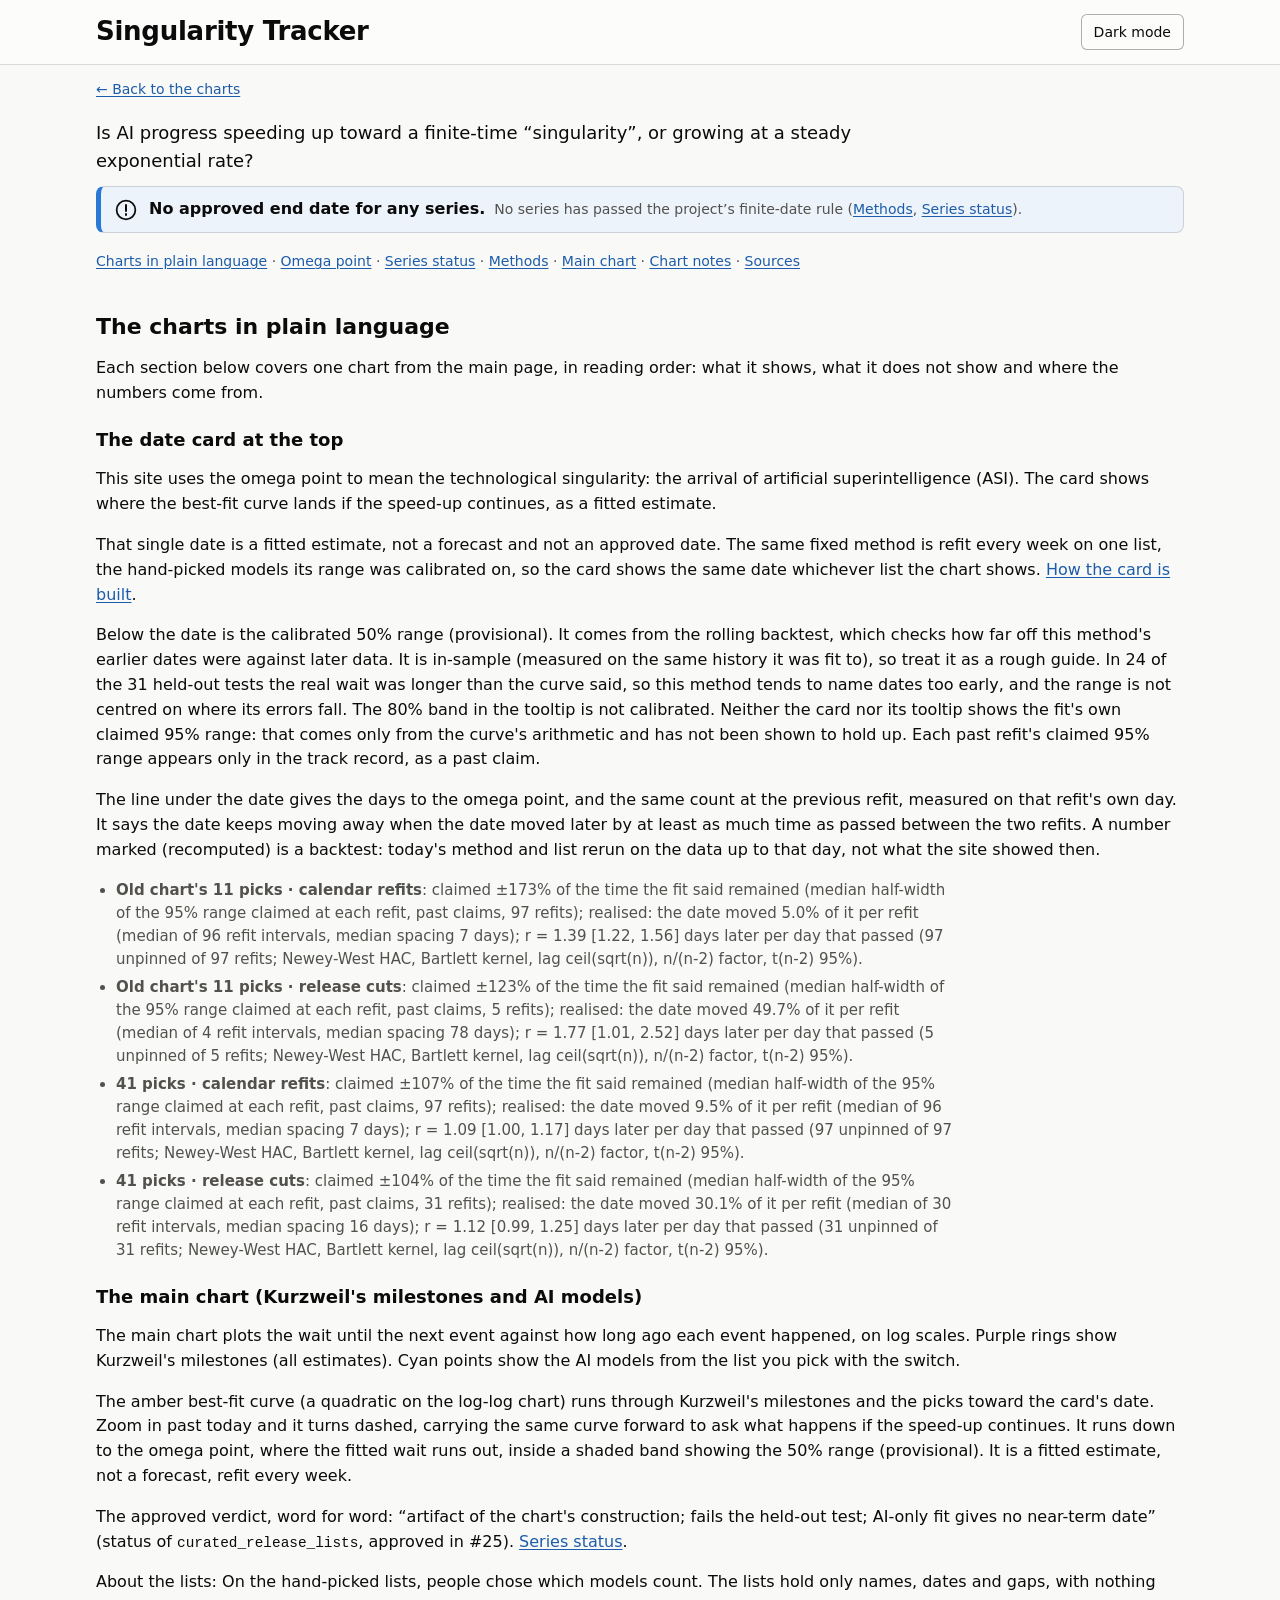
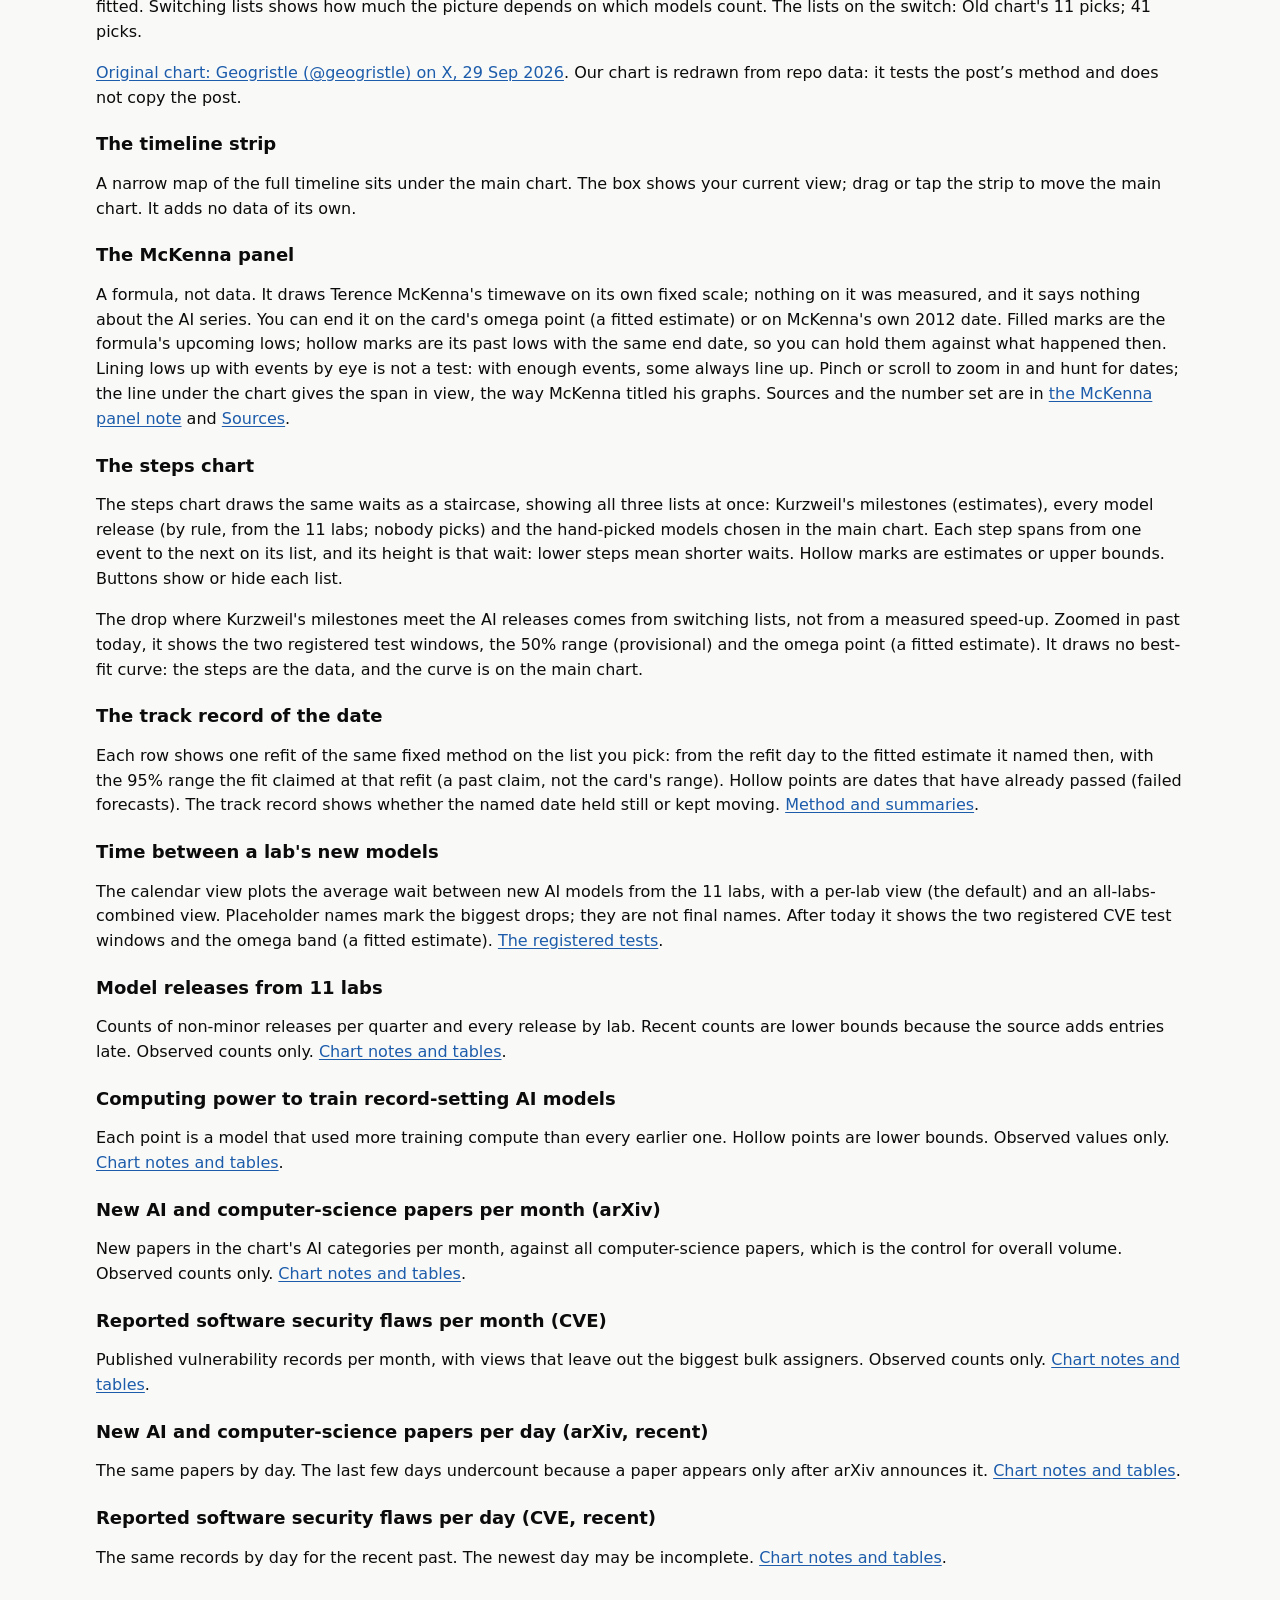
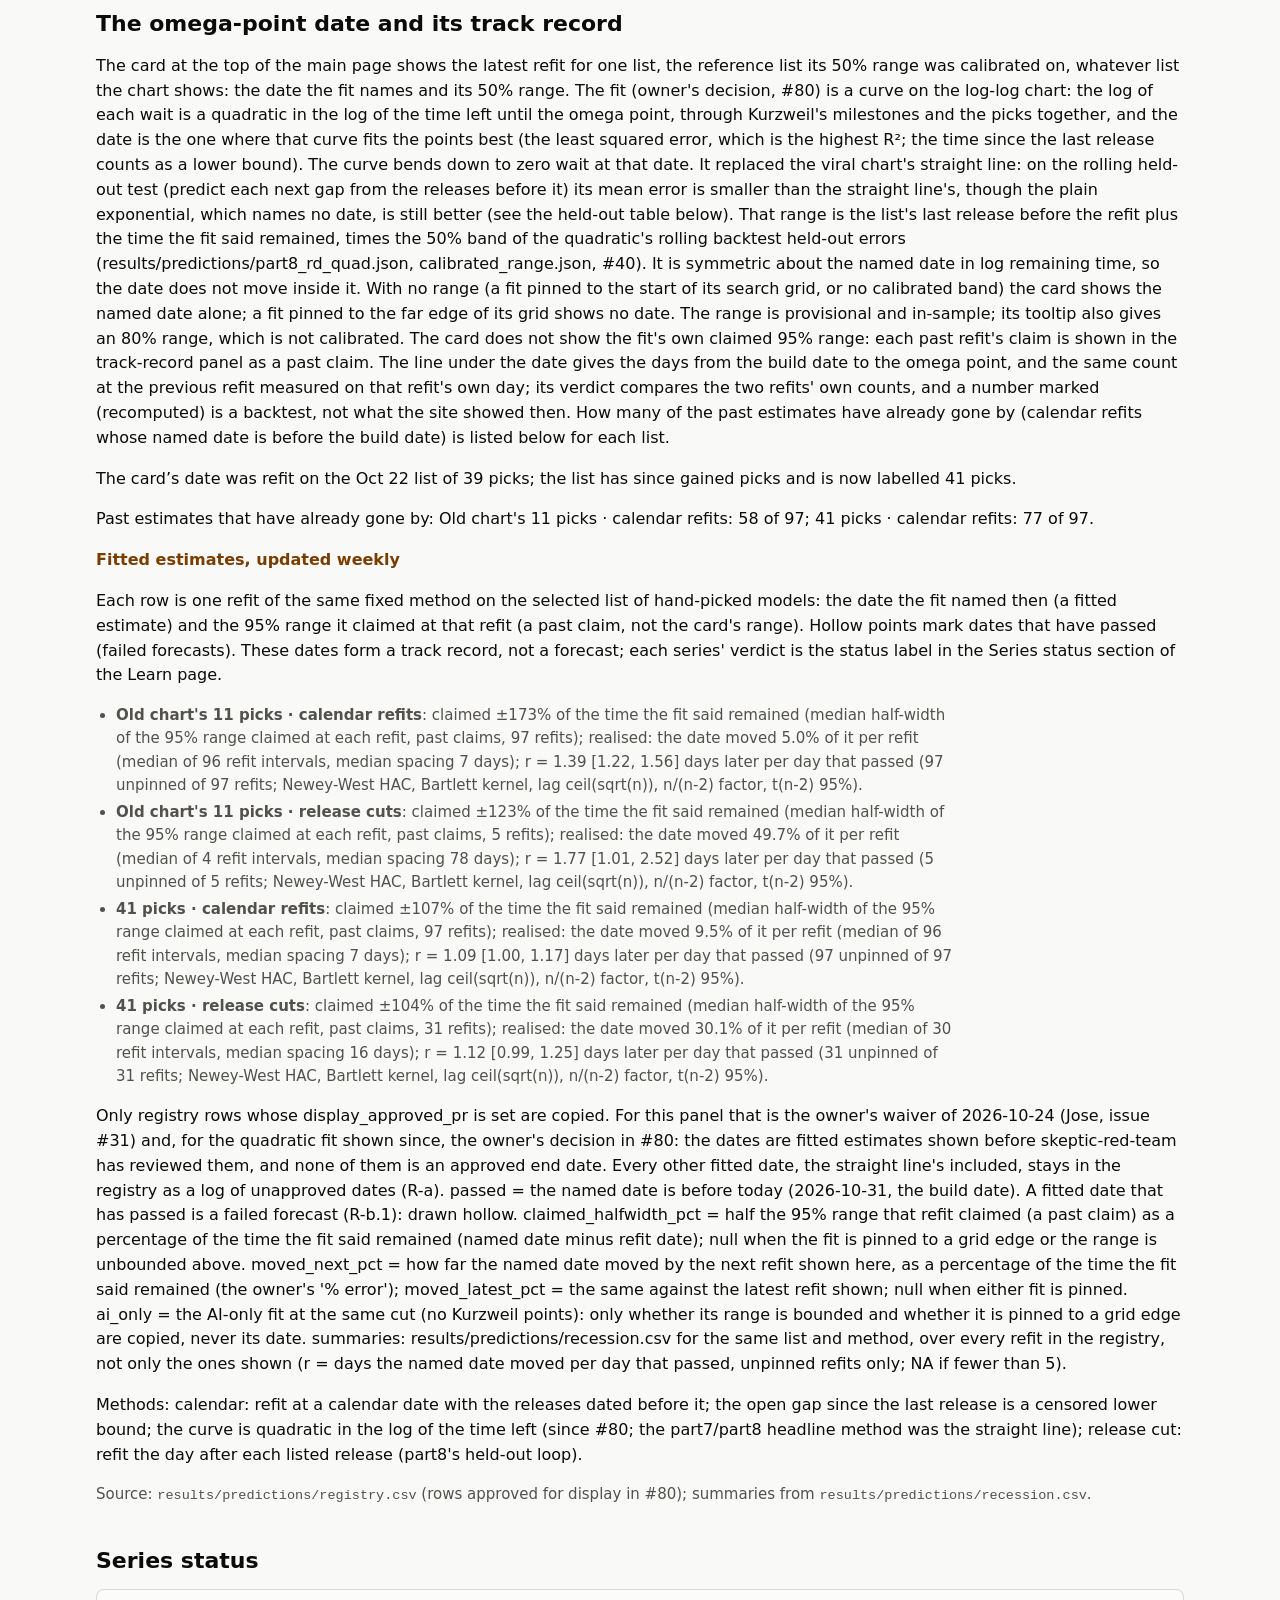
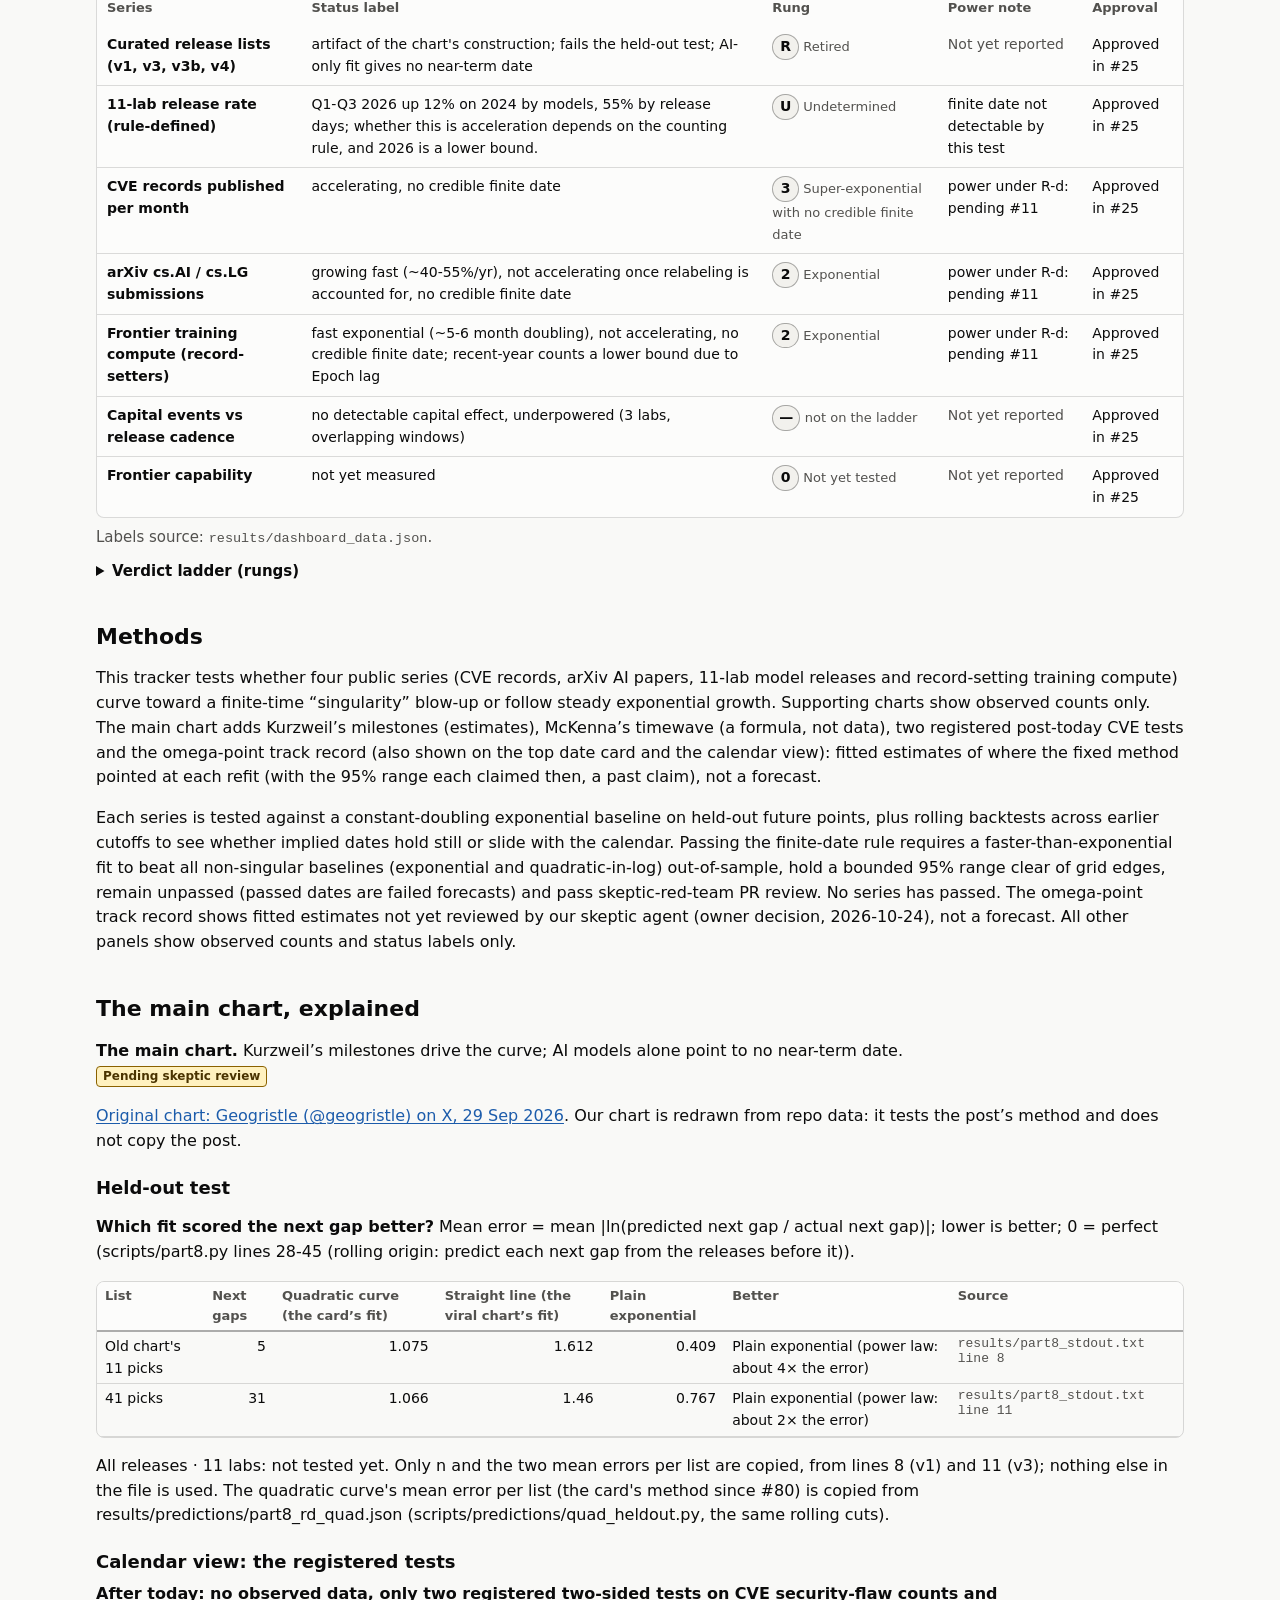
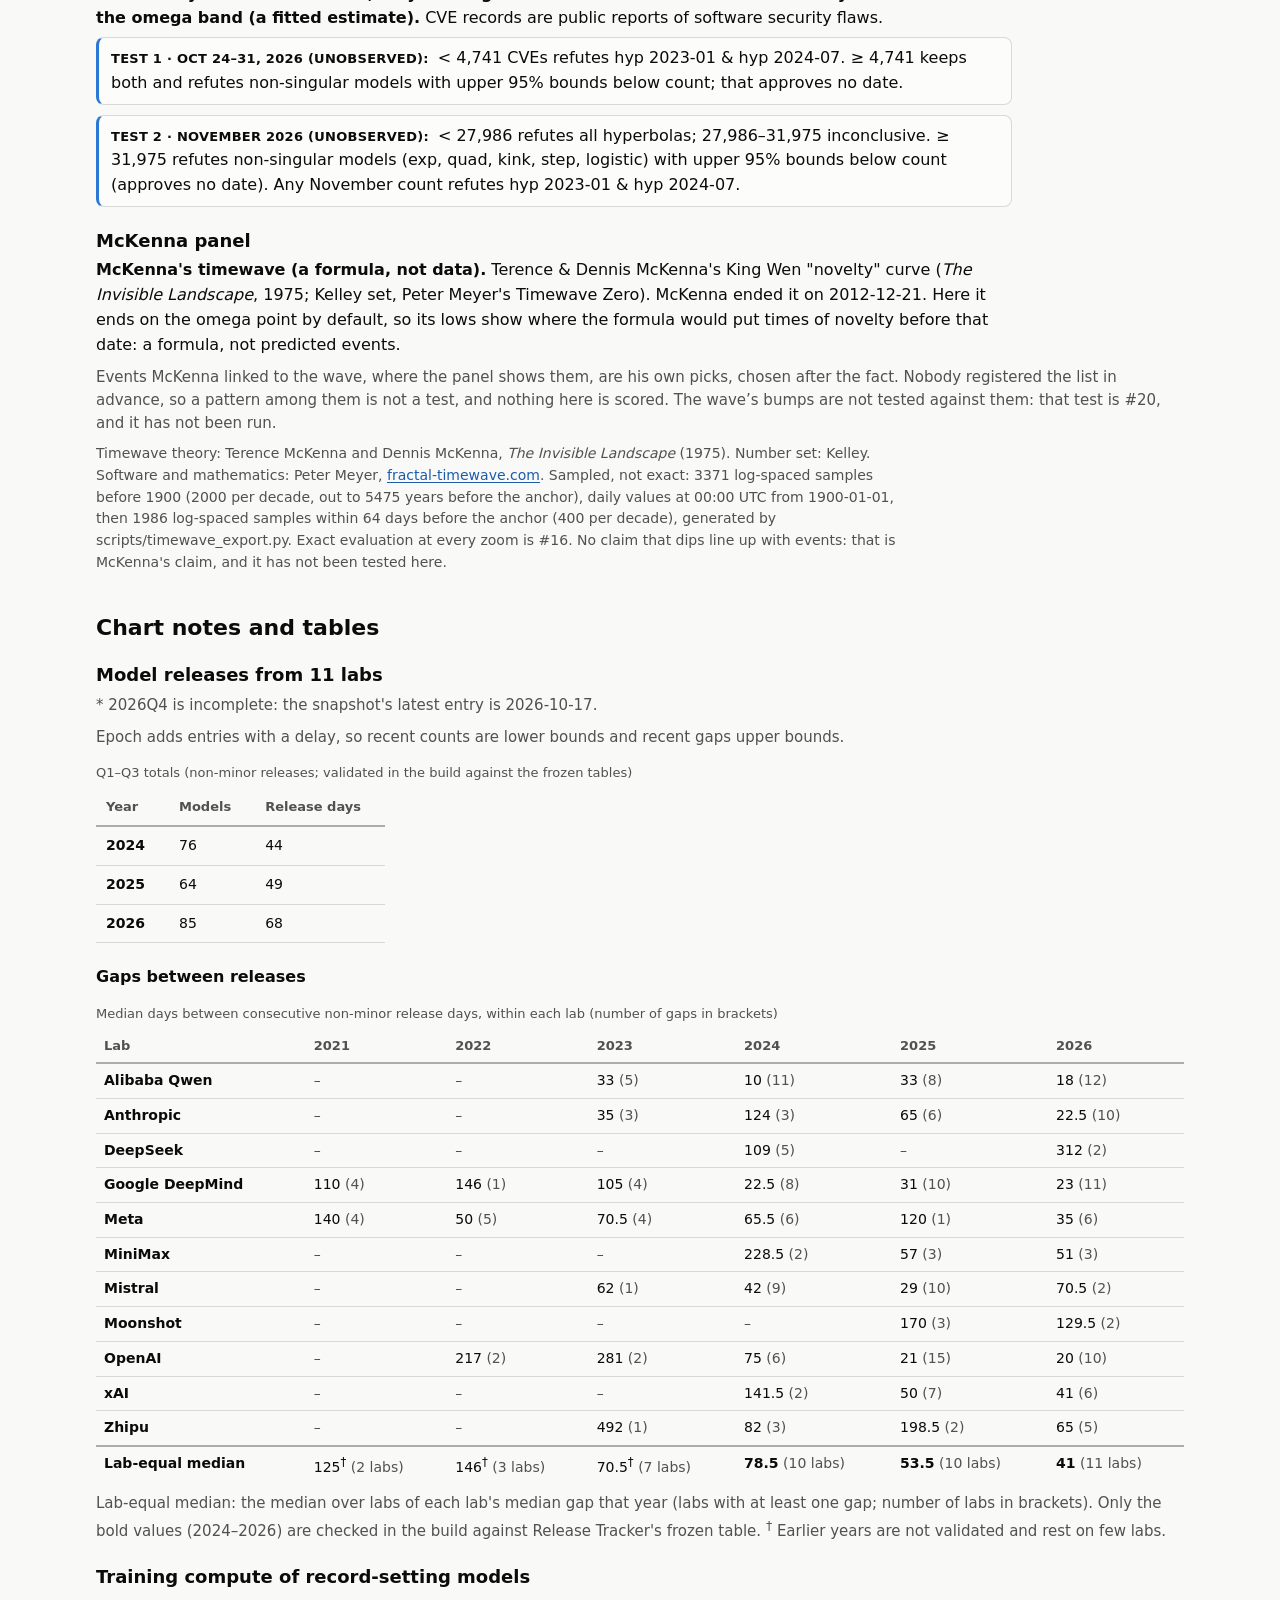
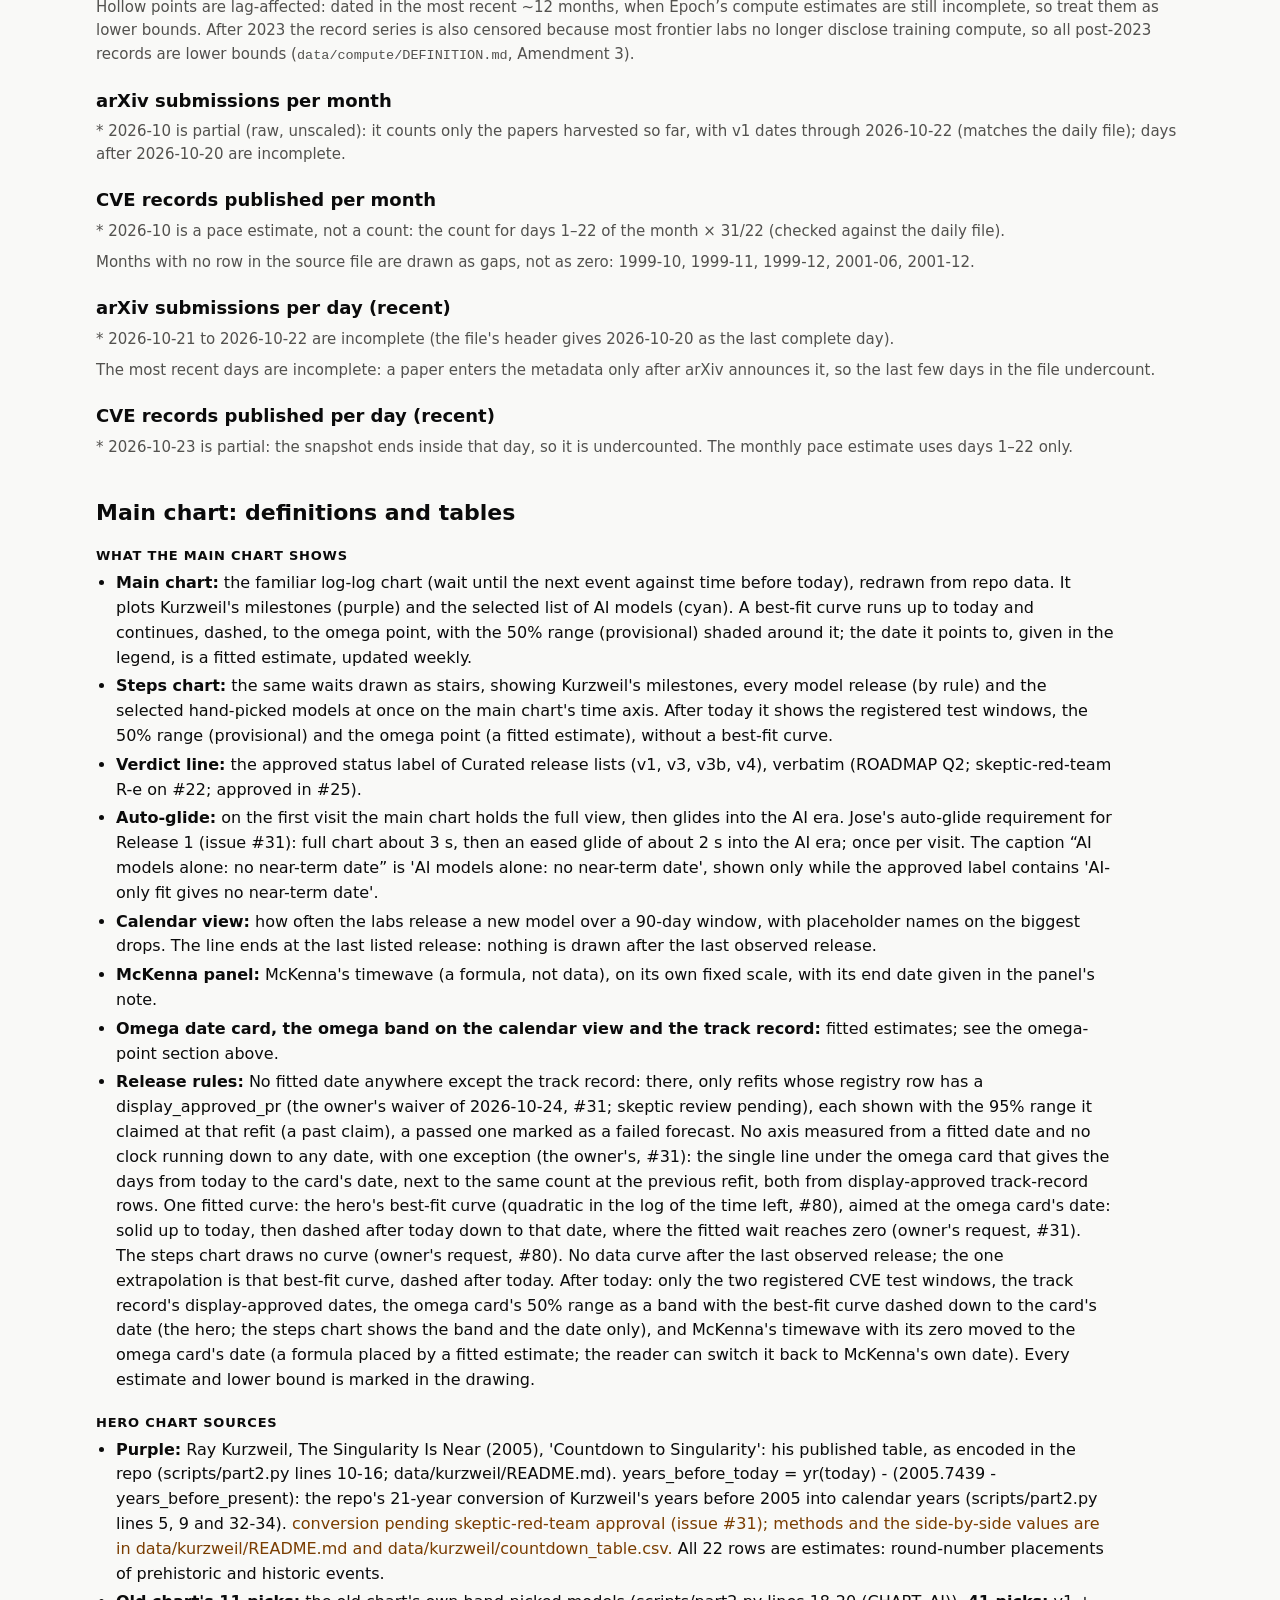
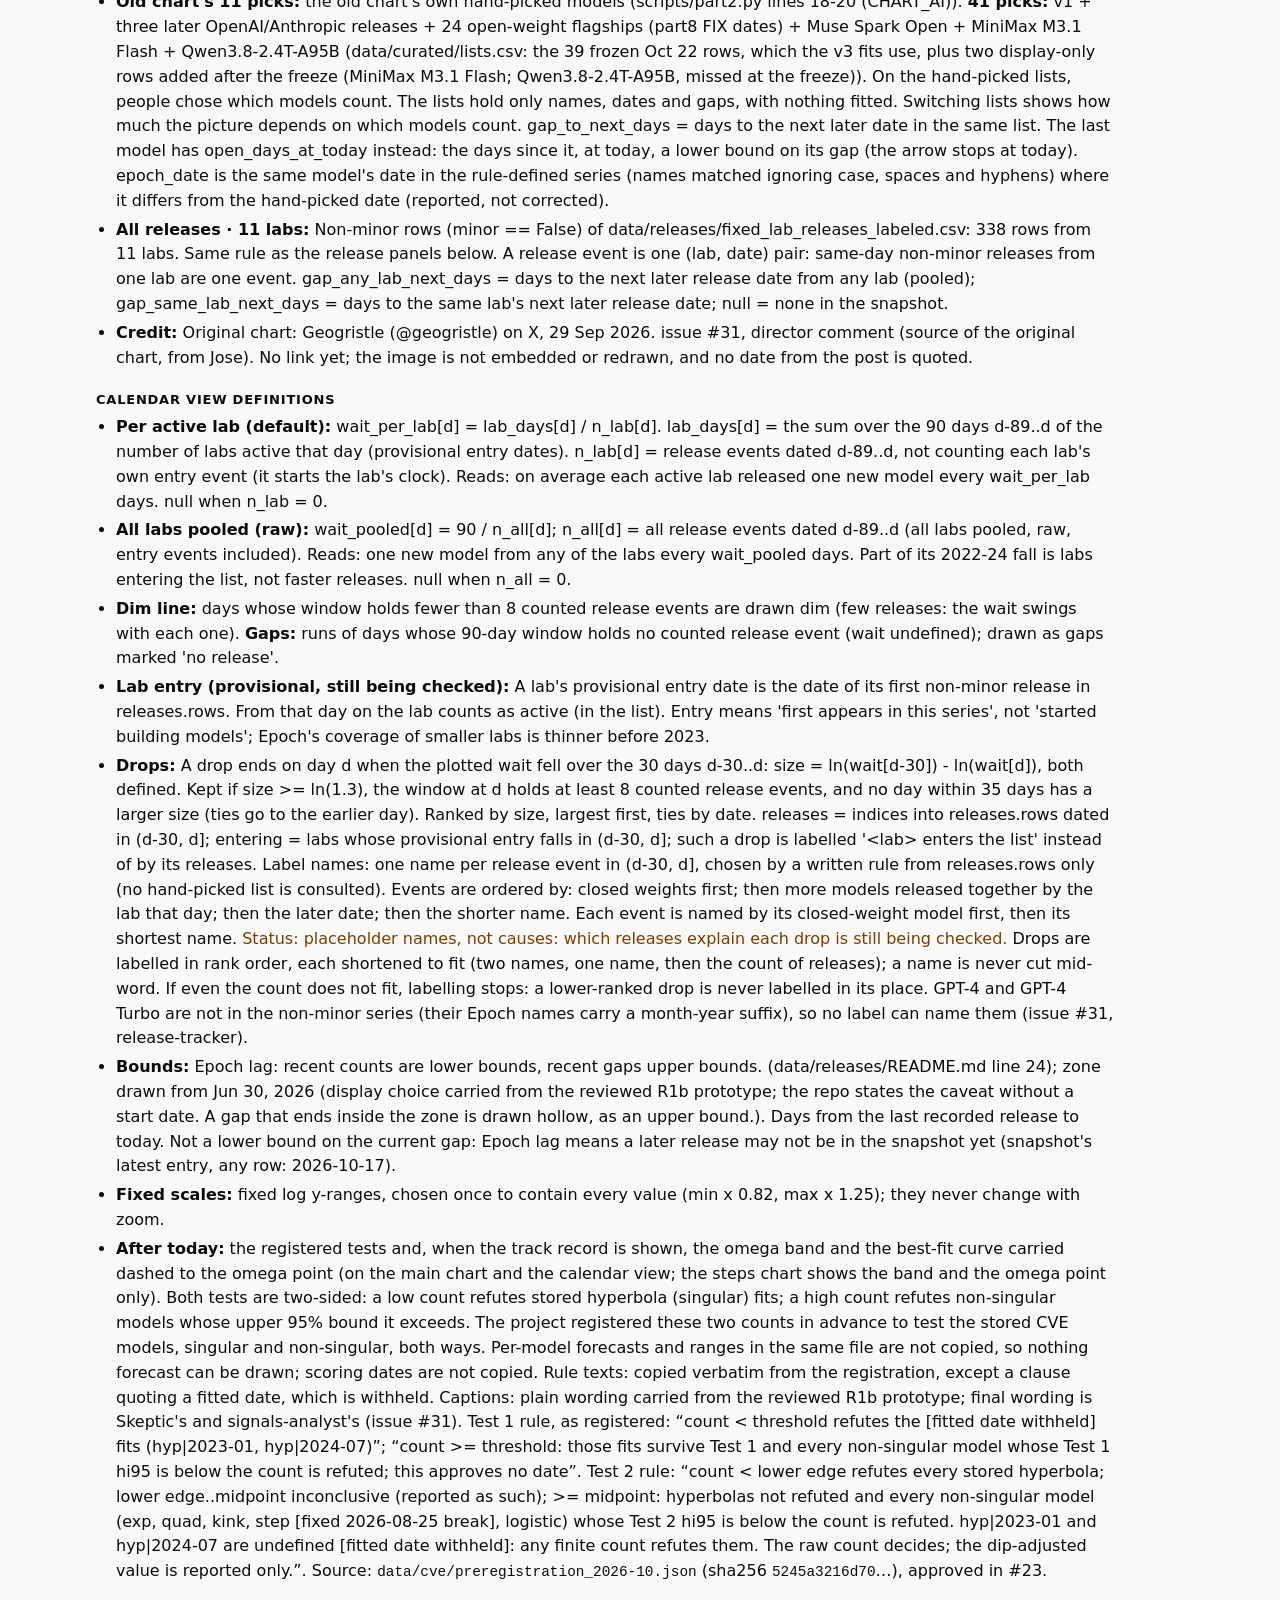
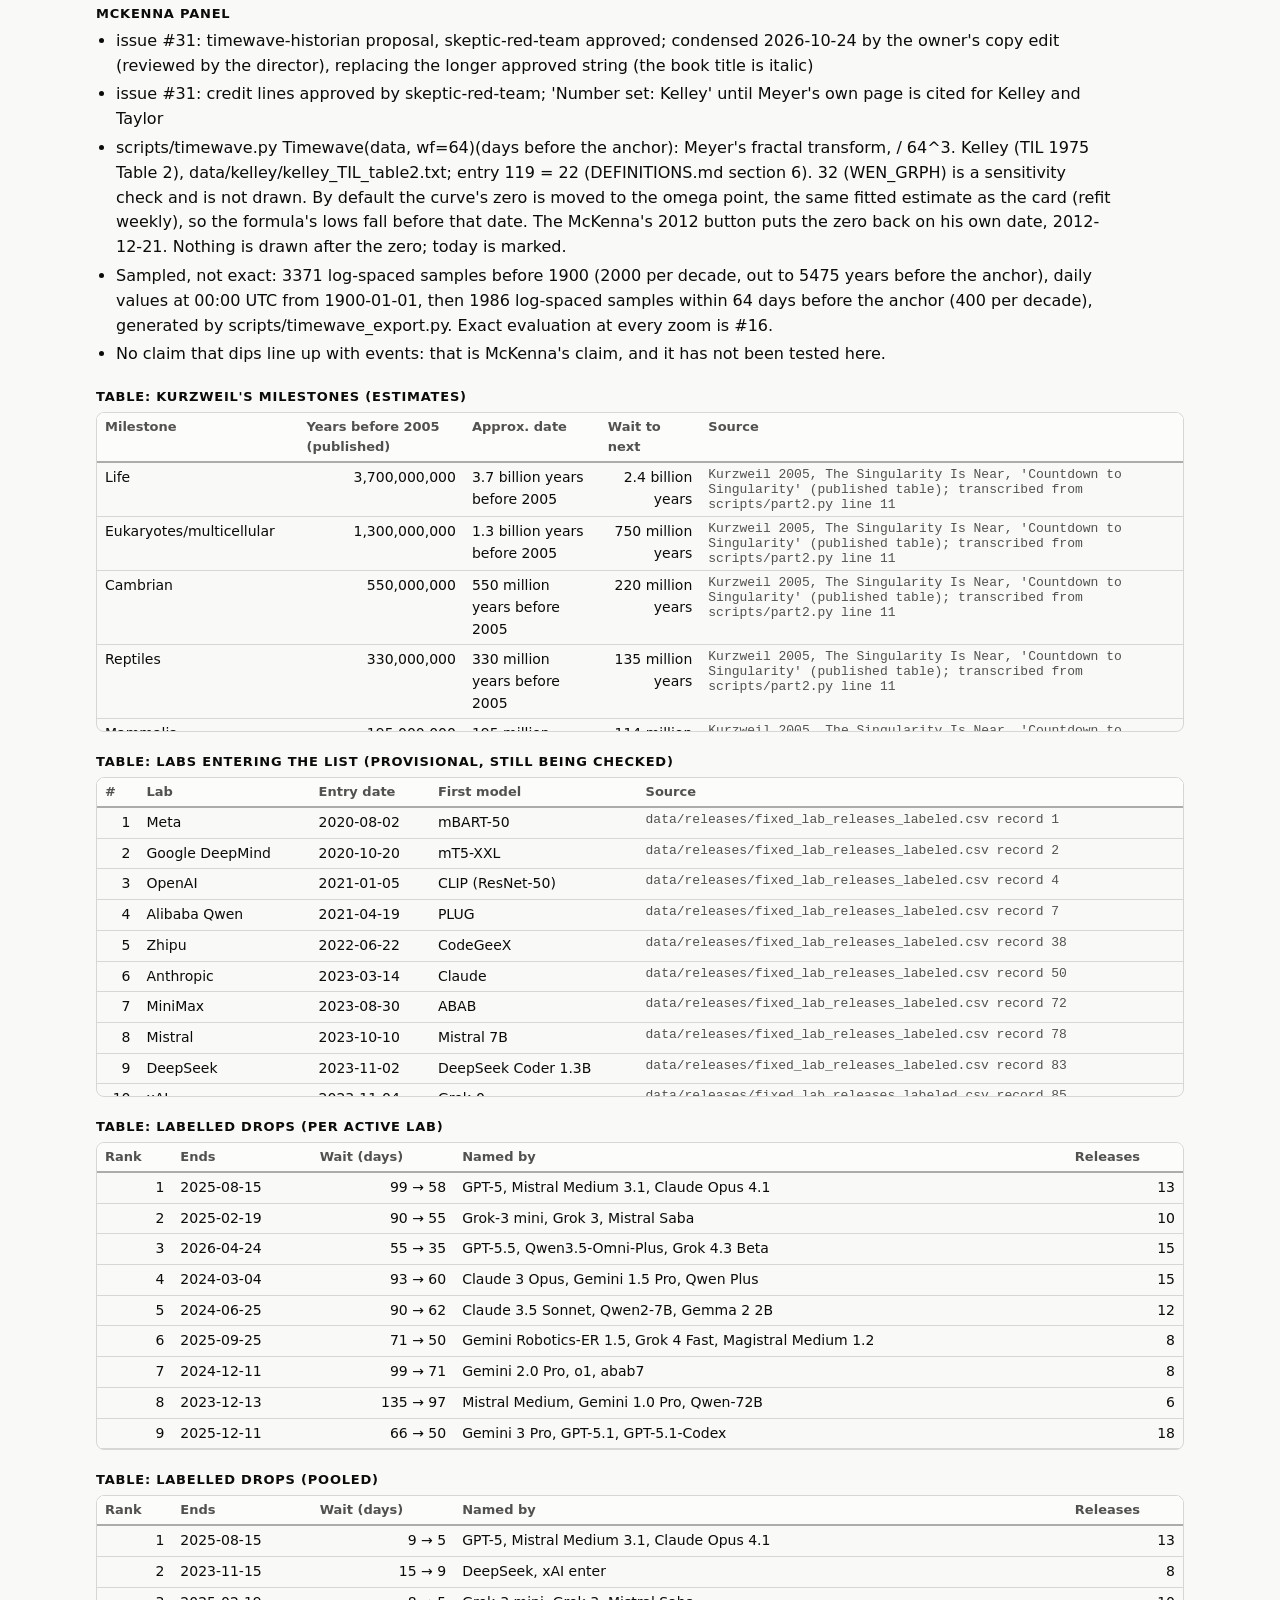
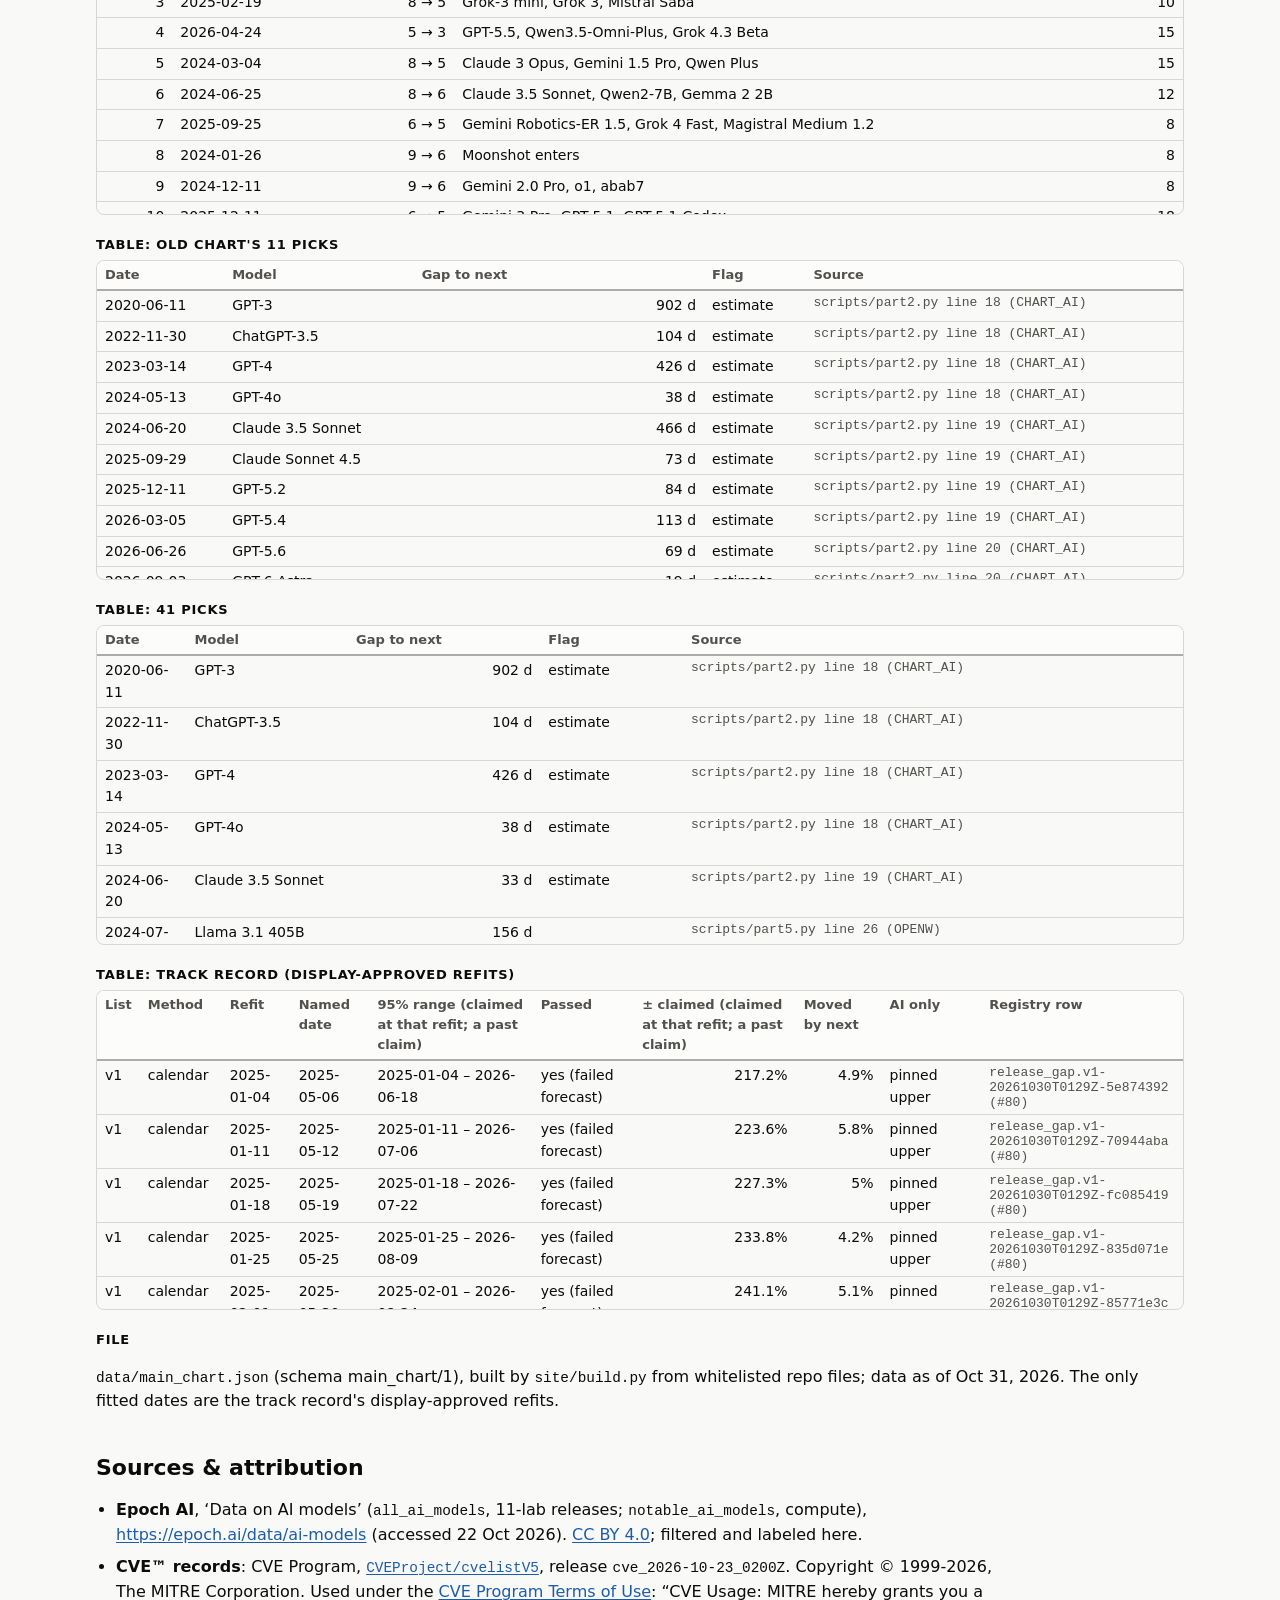
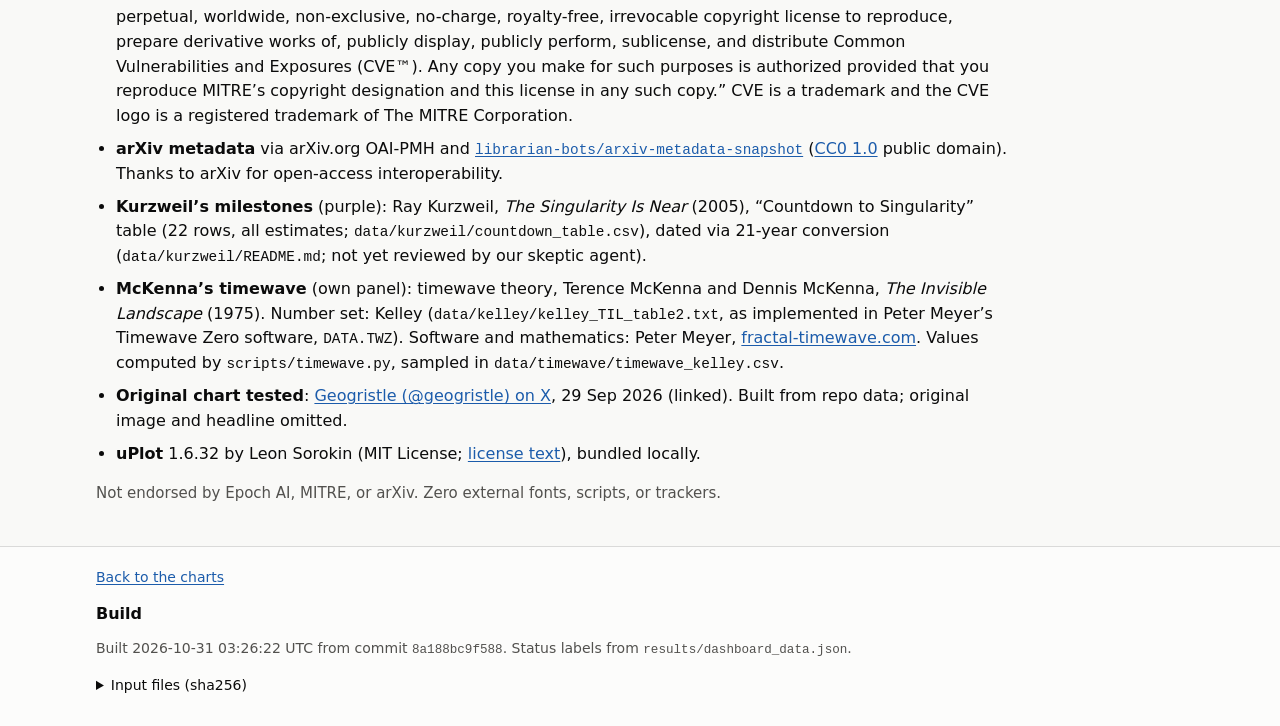
==== learn.html @ bf4a0221 "Publish site build from fabreu08/singularity-tracker@8a188bc9f588f3214ddb4c0e68f58f8f4708bd9b" ====
<!doctype html>
<html lang="en">
<head>
<meta charset="utf-8">
<meta name="viewport" content="width=device-width, initial-scale=1">
<link rel="icon" href="data:,">
<title>Learn more &middot; Singularity Tracker</title>
<meta name="description" content="Methods, series status, definitions, sources and build details for the Singularity Tracker.">
<meta name="color-scheme" content="light dark">
<script>
  // Apply a stored theme before first paint. Storage may be unavailable.
  (function () {
    try {
      var t = window.localStorage.getItem('st-theme');
      if (t === 'light' || t === 'dark') document.documentElement.setAttribute('data-theme', t);
    } catch (e) { /* ignore */ }
    // uPlot formats numbers with navigator.language; some systems report an
    // invalid tag (e.g. "en-US@posix"), which would stop the charts loading.
    try { new Intl.NumberFormat(navigator.language); } catch (e) {
      try { Object.defineProperty(navigator, 'language', { value: 'en-US', configurable: true }); } catch (e2) { /* ignore */ }
    }
  })();
</script>
<link rel="stylesheet" href="style.css">
</head>
<body>
<a class="skip-link" href="#main">Skip to content</a>

<header class="site-header">
  <div class="wrap header-row">
    <h1><a class="home-link" href="./">Singularity Tracker</a></h1>
    <button id="theme-toggle" class="btn theme-toggle" type="button" aria-pressed="false" hidden>Dark mode</button>
  </div>
</header>

<main id="main" class="wrap learn">
  <p class="back"><a href="./">&larr; Back to the charts</a></p>
  <p class="lede lede-short">Is AI progress speeding up toward a finite-time &ldquo;singularity&rdquo;, or growing at a
    steady exponential rate?</p>

  <div class="banner banner-compact" role="note">
    <svg class="banner-icon" viewBox="0 0 20 20" aria-hidden="true" focusable="false"><circle cx="10" cy="10" r="8.5" fill="none" stroke="currentColor" stroke-width="1.6"/><path d="M10 5.5v5.5M10 13.6v.9" stroke="currentColor" stroke-width="1.8" stroke-linecap="round"/></svg>
    <p><strong class="banner-title">No approved end date for any series.</strong>
      <span class="banner-sub">No series has passed the project&rsquo;s finite-date rule (<a href="#methods">Methods</a>,
        <a href="#status">Series status</a>).</span></p>
  </div>

  <nav class="jump" aria-label="On this page">
    <a href="#guide">Charts in plain language</a> &middot; <a href="#omega">Omega point</a> &middot; <a href="#status">Series status</a> &middot; <a href="#methods">Methods</a>
    &middot; <a href="#main-chart">Main chart</a> &middot; <a href="#tables">Chart notes</a> &middot; <a href="#sources">Sources</a>
  </nav>

  <section id="guide" aria-labelledby="h-guide">
    <h2 id="h-guide">The charts in plain language</h2>
    <p data-awaiting-skeptic="true">Each section below covers one chart from the main page, in reading order: what it shows, what it does not show and where the numbers come from.</p>
    <h3 id="g-card">The date card at the top</h3>
    <p data-awaiting-skeptic="true">This site uses the omega point to mean the technological singularity: the arrival of artificial superintelligence (ASI). The card shows where the best-fit curve lands if the speed-up continues, as a fitted estimate.</p>
    <p data-awaiting-skeptic="true">That single date is a fitted estimate, not a forecast and not an approved date. The same fixed method is refit every week on one list, the hand-picked models its range was calibrated on, so the card shows the same date whichever list the chart shows. <a href="#omega">How the card is built</a>.</p>
    <p data-awaiting-skeptic="true">Below the date is the calibrated 50% range (provisional). It comes from the rolling backtest, which checks how far off this method's earlier dates were against later data. It is in-sample (measured on the same history it was fit to), so treat it as a rough guide. In 24 of the 31 held-out tests the real wait was longer than the curve said, so this method tends to name dates too early, and the range is not centred on where its errors fall. The 80% band in the tooltip is not calibrated. Neither the card nor its tooltip shows the fit's own claimed 95% range: that comes only from the curve's arithmetic and has not been shown to hold up. Each past refit's claimed 95% range appears only in the track record, as a past claim.</p>
    <p data-awaiting-skeptic="true">The line under the date gives the days to the omega point, and the same count at the previous refit, measured on that refit's own day. It says the date keeps moving away when the date moved later by at least as much time as passed between the two refits. A number marked (recomputed) is a backtest: today's method and list rerun on the data up to that day, not what the site showed then.</p>
    <ul class="track-sum" data-awaiting-skeptic="true"><li><b>Old chart&#x27;s 11 picks · calendar refits</b>: claimed &plusmn;173% of the time the fit said remained (median half-width of the 95% range claimed at each refit, past claims, 97 refits); realised: the date moved 5.0% of it per refit (median of 96 refit intervals, median spacing 7 days); r = 1.39 [1.22, 1.56] days later per day that passed (97 unpinned of 97 refits; Newey-West HAC, Bartlett kernel, lag ceil(sqrt(n)), n/(n-2) factor, t(n-2) 95%).</li><li><b>Old chart&#x27;s 11 picks · release cuts</b>: claimed &plusmn;123% of the time the fit said remained (median half-width of the 95% range claimed at each refit, past claims, 5 refits); realised: the date moved 49.7% of it per refit (median of 4 refit intervals, median spacing 78 days); r = 1.77 [1.01, 2.52] days later per day that passed (5 unpinned of 5 refits; Newey-West HAC, Bartlett kernel, lag ceil(sqrt(n)), n/(n-2) factor, t(n-2) 95%).</li><li><b>41 picks · calendar refits</b>: claimed &plusmn;107% of the time the fit said remained (median half-width of the 95% range claimed at each refit, past claims, 97 refits); realised: the date moved 9.5% of it per refit (median of 96 refit intervals, median spacing 7 days); r = 1.09 [1.00, 1.17] days later per day that passed (97 unpinned of 97 refits; Newey-West HAC, Bartlett kernel, lag ceil(sqrt(n)), n/(n-2) factor, t(n-2) 95%).</li><li><b>41 picks · release cuts</b>: claimed &plusmn;104% of the time the fit said remained (median half-width of the 95% range claimed at each refit, past claims, 31 refits); realised: the date moved 30.1% of it per refit (median of 30 refit intervals, median spacing 16 days); r = 1.12 [0.99, 1.25] days later per day that passed (31 unpinned of 31 refits; Newey-West HAC, Bartlett kernel, lag ceil(sqrt(n)), n/(n-2) factor, t(n-2) 95%).</li></ul>
    <h3 id="g-hero">The main chart (Kurzweil&#x27;s milestones and AI models)</h3>
    <p data-awaiting-skeptic="true">The main chart plots the wait until the next event against how long ago each event happened, on log scales. Purple rings show Kurzweil's milestones (all estimates). Cyan points show the AI models from the list you pick with the switch.</p>
    <p data-awaiting-skeptic="true">The amber best-fit curve (a quadratic on the log-log chart) runs through Kurzweil's milestones and the picks toward the card's date. Zoom in past today and it turns dashed, carrying the same curve forward to ask what happens if the speed-up continues. It runs down to the omega point, where the fitted wait runs out, inside a shaded band showing the 50% range (provisional). It is a fitted estimate, not a forecast, refit every week.</p>
    <p data-awaiting-skeptic="true">The approved verdict, word for word: &ldquo;artifact of the chart&#x27;s construction; fails the held-out test; AI-only fit gives no near-term date&rdquo; (status of <code>curated_release_lists</code>, approved in #25). <a href="#status">Series status</a>.</p>
    <p data-awaiting-skeptic="true">About the lists: On the hand-picked lists, people chose which models count. The lists hold only names, dates and gaps, with nothing fitted. Switching lists shows how much the picture depends on which models count. The lists on the switch: Old chart&#x27;s 11 picks; 41 picks.</p>
    <p data-awaiting-skeptic="true"><a href="https://x.com/geogristle/status/2105113398774211025">Original chart: Geogristle (@geogristle) on X, 29 Sep 2026</a>. Our chart is redrawn from repo data: it tests the post&rsquo;s method and does not copy the post.</p>
    <h3 id="g-deep">The timeline strip</h3>
    <p data-awaiting-skeptic="true">A narrow map of the full timeline sits under the main chart. The box shows your current view; drag or tap the strip to move the main chart. It adds no data of its own.</p>
    <h3 id="g-timewave">The McKenna panel</h3>
    <p data-awaiting-skeptic="true">A formula, not data. It draws Terence McKenna's timewave on its own fixed scale; nothing on it was measured, and it says nothing about the AI series. You can end it on the card's omega point (a fitted estimate) or on McKenna's own 2012 date. Filled marks are the formula's upcoming lows; hollow marks are its past lows with the same end date, so you can hold them against what happened then. Lining lows up with events by eye is not a test: with enough events, some always line up. Pinch or scroll to zoom in and hunt for dates; the line under the chart gives the span in view, the way McKenna titled his graphs. Sources and the number set are in <a href="#timewave">the McKenna panel note</a> and <a href="#sources">Sources</a>.</p>
    <h3 id="g-steps">The steps chart</h3>
    <p data-awaiting-skeptic="true">The steps chart draws the same waits as a staircase, showing all three lists at once: Kurzweil's milestones (estimates), every model release (by rule, from the 11 labs; nobody picks) and the hand-picked models chosen in the main chart. Each step spans from one event to the next on its list, and its height is that wait: lower steps mean shorter waits. Hollow marks are estimates or upper bounds. Buttons show or hide each list.</p>
    <p data-awaiting-skeptic="true">The drop where Kurzweil's milestones meet the AI releases comes from switching lists, not from a measured speed-up. Zoomed in past today, it shows the two registered test windows, the 50% range (provisional) and the omega point (a fitted estimate). It draws no best-fit curve: the steps are the data, and the curve is on the main chart.</p>
    <h3 id="g-track">The track record of the date</h3>
    <p data-awaiting-skeptic="true">Each row shows one refit of the same fixed method on the list you pick: from the refit day to the fitted estimate it named then, with the 95% range the fit claimed at that refit (a past claim, not the card's range). Hollow points are dates that have already passed (failed forecasts). The track record shows whether the named date held still or kept moving. <a href="#omega">Method and summaries</a>.</p>
    <h3 id="g-calendar">Time between a lab&#x27;s new models</h3>
    <p data-awaiting-skeptic="true">The calendar view plots the average wait between new AI models from the 11 labs, with a per-lab view (the default) and an all-labs-combined view. Placeholder names mark the biggest drops; they are not final names. After today it shows the two registered CVE test windows and the omega band (a fitted estimate). <a href="#tests">The registered tests</a>.</p>
    <h3 id="g-releases">Model releases from 11 labs</h3>
    <p data-awaiting-skeptic="true">Counts of non-minor releases per quarter and every release by lab. Recent counts are lower bounds because the source adds entries late. Observed counts only. <a href="#tables">Chart notes and tables</a>.</p>
    <h3 id="g-compute">Computing power to train record-setting AI models</h3>
    <p data-awaiting-skeptic="true">Each point is a model that used more training compute than every earlier one. Hollow points are lower bounds. Observed values only. <a href="#tables">Chart notes and tables</a>.</p>
    <h3 id="g-arxiv-monthly">New AI and computer-science papers per month (arXiv)</h3>
    <p data-awaiting-skeptic="true">New papers in the chart's AI categories per month, against all computer-science papers, which is the control for overall volume. Observed counts only. <a href="#tables">Chart notes and tables</a>.</p>
    <h3 id="g-cve-monthly">Reported software security flaws per month (CVE)</h3>
    <p data-awaiting-skeptic="true">Published vulnerability records per month, with views that leave out the biggest bulk assigners. Observed counts only. <a href="#tables">Chart notes and tables</a>.</p>
    <h3 id="g-arxiv-daily">New AI and computer-science papers per day (arXiv, recent)</h3>
    <p data-awaiting-skeptic="true">The same papers by day. The last few days undercount because a paper appears only after arXiv announces it. <a href="#tables">Chart notes and tables</a>.</p>
    <h3 id="g-cve-daily">Reported software security flaws per day (CVE, recent)</h3>
    <p data-awaiting-skeptic="true">The same records by day for the recent past. The newest day may be incomplete. <a href="#tables">Chart notes and tables</a>.</p>
  </section>

  <section id="omega" aria-labelledby="h-omega">
    <h2 id="h-omega">The omega-point date and its track record</h2>
    <p data-awaiting-skeptic="true">The card at the top of the main page shows the latest refit for one list, the reference list its 50% range was calibrated on, whatever list the chart shows: the date the fit names and its 50% range. The fit (owner&#x27;s decision, #80) is a curve on the log-log chart: the log of each wait is a quadratic in the log of the time left until the omega point, through Kurzweil&#x27;s milestones and the picks together, and the date is the one where that curve fits the points best (the least squared error, which is the highest R²; the time since the last release counts as a lower bound). The curve bends down to zero wait at that date. It replaced the viral chart&#x27;s straight line: on the rolling held-out test (predict each next gap from the releases before it) its mean error is smaller than the straight line&#x27;s, though the plain exponential, which names no date, is still better (see the held-out table below). That range is the list&#x27;s last release before the refit plus the time the fit said remained, times the 50% band of the quadratic&#x27;s rolling backtest held-out errors (results/predictions/part8_rd_quad.json, calibrated_range.json, #40). It is symmetric about the named date in log remaining time, so the date does not move inside it. With no range (a fit pinned to the start of its search grid, or no calibrated band) the card shows the named date alone; a fit pinned to the far edge of its grid shows no date. The range is provisional and in-sample; its tooltip also gives an 80% range, which is not calibrated. The card does not show the fit&#x27;s own claimed 95% range: each past refit&#x27;s claim is shown in the track-record panel as a past claim. The line under the date gives the days from the build date to the omega point, and the same count at the previous refit measured on that refit&#x27;s own day; its verdict compares the two refits&#x27; own counts, and a number marked (recomputed) is a backtest, not what the site showed then. How many of the past estimates have already gone by (calendar refits whose named date is before the build date) is listed below for each list.</p>
    <p data-awaiting-skeptic="true">The card’s date was refit on the Oct 22 list of 39 picks; the list has since gained picks and is now labelled 41 picks.</p>
    <p>Past estimates that have already gone by: Old chart&#x27;s 11 picks · calendar refits: 58 of 97; 41 picks · calendar refits: 77 of 97.</p>
    <p class="lt-caption" id="learn-track-caption">Fitted estimates, updated weekly</p>
    <p data-awaiting-skeptic="true">Each row is one refit of the same fixed method on the selected list of hand-picked models: the date the fit named then (a fitted estimate) and the 95% range it claimed at that refit (a past claim, not the card&#x27;s range). Hollow points mark dates that have passed (failed forecasts). These dates form a track record, not a forecast; each series&#x27; verdict is the status label in the Series status section of the Learn page.</p>
    <ul class="track-sum"><li><b>Old chart&#x27;s 11 picks · calendar refits</b>: claimed &plusmn;173% of the time the fit said remained (median half-width of the 95% range claimed at each refit, past claims, 97 refits); realised: the date moved 5.0% of it per refit (median of 96 refit intervals, median spacing 7 days); r = 1.39 [1.22, 1.56] days later per day that passed (97 unpinned of 97 refits; Newey-West HAC, Bartlett kernel, lag ceil(sqrt(n)), n/(n-2) factor, t(n-2) 95%).</li><li><b>Old chart&#x27;s 11 picks · release cuts</b>: claimed &plusmn;123% of the time the fit said remained (median half-width of the 95% range claimed at each refit, past claims, 5 refits); realised: the date moved 49.7% of it per refit (median of 4 refit intervals, median spacing 78 days); r = 1.77 [1.01, 2.52] days later per day that passed (5 unpinned of 5 refits; Newey-West HAC, Bartlett kernel, lag ceil(sqrt(n)), n/(n-2) factor, t(n-2) 95%).</li><li><b>41 picks · calendar refits</b>: claimed &plusmn;107% of the time the fit said remained (median half-width of the 95% range claimed at each refit, past claims, 97 refits); realised: the date moved 9.5% of it per refit (median of 96 refit intervals, median spacing 7 days); r = 1.09 [1.00, 1.17] days later per day that passed (97 unpinned of 97 refits; Newey-West HAC, Bartlett kernel, lag ceil(sqrt(n)), n/(n-2) factor, t(n-2) 95%).</li><li><b>41 picks · release cuts</b>: claimed &plusmn;104% of the time the fit said remained (median half-width of the 95% range claimed at each refit, past claims, 31 refits); realised: the date moved 30.1% of it per refit (median of 30 refit intervals, median spacing 16 days); r = 1.12 [0.99, 1.25] days later per day that passed (31 unpinned of 31 refits; Newey-West HAC, Bartlett kernel, lag ceil(sqrt(n)), n/(n-2) factor, t(n-2) 95%).</li></ul>
    <p>Only registry rows whose display_approved_pr is set are copied. For this panel that is the owner&#x27;s waiver of 2026-10-24 (Jose, issue #31) and, for the quadratic fit shown since, the owner&#x27;s decision in #80: the dates are fitted estimates shown before skeptic-red-team has reviewed them, and none of them is an approved end date. Every other fitted date, the straight line&#x27;s included, stays in the registry as a log of unapproved dates (R-a). passed = the named date is before today (2026-10-31, the build date). A fitted date that has passed is a failed forecast (R-b.1): drawn hollow. claimed_halfwidth_pct = half the 95% range that refit claimed (a past claim) as a percentage of the time the fit said remained (named date minus refit date); null when the fit is pinned to a grid edge or the range is unbounded above. moved_next_pct = how far the named date moved by the next refit shown here, as a percentage of the time the fit said remained (the owner&#x27;s &#x27;% error&#x27;); moved_latest_pct = the same against the latest refit shown; null when either fit is pinned. ai_only = the AI-only fit at the same cut (no Kurzweil points): only whether its range is bounded and whether it is pinned to a grid edge are copied, never its date. summaries: results/predictions/recession.csv for the same list and method, over every refit in the registry, not only the ones shown (r = days the named date moved per day that passed, unpinned refits only; NA if fewer than 5).</p>
    <p>Methods: calendar: refit at a calendar date with the releases dated before it; the open gap since the last release is a censored lower bound; the curve is quadratic in the log of the time left (since #80; the part7/part8 headline method was the straight line); release cut: refit the day after each listed release (part8&#x27;s held-out loop).</p>
    <p class="note">Source: <code>results/predictions/registry.csv</code> (rows approved for display in #80); summaries from <code>results/predictions/recession.csv</code>.</p>
  </section>

  <section id="status" aria-labelledby="h-status">
    <h2 id="h-status">Series status</h2>
    <div class="table-wrap status-wrap" role="region" aria-labelledby="h-status" tabindex="0">
      <table class="status-table">
        <caption class="visually-hidden">Status label, verdict rung, power note and approval for each series</caption>
        <thead>
          <tr><th scope="col">Series</th><th scope="col">Status label</th><th scope="col">Rung</th><th scope="col">Power note</th><th scope="col">Approval</th></tr>
        </thead>
        <tbody>
<tr><th scope="row" data-label="Series">Curated release lists (v1, v3, v3b, v4)</th><td data-label="Label">artifact of the chart&#x27;s construction; fails the held-out test; AI-only fit gives no near-term date</td><td data-label="Rung"><span class="rung" title="Retired">R</span> <span class="rung-name">Retired</span></td><td data-label="Power note"><span class="muted">Not yet reported</span></td><td data-label="Approval">Approved in #25</td></tr>
<tr><th scope="row" data-label="Series">11-lab release rate (rule-defined)</th><td data-label="Label">Q1-Q3 2026 up 12% on 2024 by models, 55% by release days; whether this is acceleration depends on the counting rule, and 2026 is a lower bound.</td><td data-label="Rung"><span class="rung" title="Undetermined">U</span> <span class="rung-name">Undetermined</span></td><td data-label="Power note">finite date not detectable by this test</td><td data-label="Approval">Approved in #25</td></tr>
<tr><th scope="row" data-label="Series">CVE records published per month</th><td data-label="Label">accelerating, no credible finite date</td><td data-label="Rung"><span class="rung" title="Super-exponential with no credible finite date">3</span> <span class="rung-name">Super-exponential with no credible finite date</span></td><td data-label="Power note">power under R-d: pending #11</td><td data-label="Approval">Approved in #25</td></tr>
<tr><th scope="row" data-label="Series">arXiv cs.AI / cs.LG submissions</th><td data-label="Label">growing fast (~40-55%/yr), not accelerating once relabeling is accounted for, no credible finite date</td><td data-label="Rung"><span class="rung" title="Exponential">2</span> <span class="rung-name">Exponential</span></td><td data-label="Power note">power under R-d: pending #11</td><td data-label="Approval">Approved in #25</td></tr>
<tr><th scope="row" data-label="Series">Frontier training compute (record-setters)</th><td data-label="Label">fast exponential (~5-6 month doubling), not accelerating, no credible finite date; recent-year counts a lower bound due to Epoch lag</td><td data-label="Rung"><span class="rung" title="Exponential">2</span> <span class="rung-name">Exponential</span></td><td data-label="Power note">power under R-d: pending #11</td><td data-label="Approval">Approved in #25</td></tr>
<tr><th scope="row" data-label="Series">Capital events vs release cadence</th><td data-label="Label">no detectable capital effect, underpowered (3 labs, overlapping windows)</td><td data-label="Rung"><span class="rung" title="not on the ladder">—</span> <span class="rung-name">not on the ladder</span></td><td data-label="Power note"><span class="muted">Not yet reported</span></td><td data-label="Approval">Approved in #25</td></tr>
<tr><th scope="row" data-label="Series">Frontier capability</th><td data-label="Label">not yet measured</td><td data-label="Rung"><span class="rung" title="Not yet tested">0</span> <span class="rung-name">Not yet tested</span></td><td data-label="Power note"><span class="muted">Not yet reported</span></td><td data-label="Approval">Approved in #25</td></tr>
        </tbody>
      </table>
    </div>
    <p class="note">Labels source: <code class="path">results/dashboard_data.json</code>.</p>
    <details class="legend-details">
      <summary>Verdict ladder (rungs)</summary>
      <ul class="rung-legend">
<li><span class="rung">0</span> Not yet tested</li>
<li><span class="rung">U</span> Undetermined</li>
<li><span class="rung">1</span> Saturating</li>
<li><span class="rung">2</span> Exponential</li>
<li><span class="rung">3</span> Super-exponential with no credible finite date</li>
<li><span class="rung">4</span> Finite-date candidate (needs Skeptic approval)</li>
<li><span class="rung">5</span> Confirmed</li>
<li><span class="rung">R</span> Retired</li>
<li><span class="rung">—</span> No rung assigned (not a growth series)</li>
      </ul>
    </details>
  </section>

  <section id="methods" aria-labelledby="h-methods">
    <h2 id="h-methods">Methods</h2>
    <p>This tracker tests whether four public series (CVE records, arXiv AI papers, 11-lab model releases and
    record-setting training compute) curve toward a finite-time &ldquo;singularity&rdquo; blow-up or follow steady
    exponential growth. Supporting charts show observed counts only. The main chart adds Kurzweil&rsquo;s milestones
    (estimates), McKenna&rsquo;s timewave (a formula, not data), two registered post-today CVE tests and the omega-point
    track record (also shown on the top date card and the calendar view): fitted estimates of
    where the fixed method pointed at each refit <span data-awaiting-skeptic="true">(with the 95% range each claimed then, a past claim)</span>, not a forecast.</p>
    <p>Each series is tested against a constant-doubling exponential baseline on held-out future points, plus rolling
    backtests across earlier cutoffs to see whether implied dates hold still or slide with the calendar. Passing the
    finite-date rule requires a faster-than-exponential fit to beat all non-singular baselines (exponential and
    quadratic-in-log) out-of-sample, hold a bounded 95% range clear of grid edges, remain unpassed (passed dates are
    failed forecasts) and pass skeptic-red-team PR review. No series has passed. The omega-point track record shows
    fitted estimates not yet reviewed by our skeptic agent (owner decision, 2026-10-24), not a
    forecast. All other panels show observed counts and status labels only.</p>
  </section>

  <section id="main-chart" aria-labelledby="h-main">
    <h2 id="h-main">The main chart, explained</h2>
    <p class="learn-sub"><strong>The main chart.</strong> Kurzweil&rsquo;s milestones drive the curve; AI models alone point to no
      near-term date. <span class="pending-tag">Pending skeptic review</span></p>
    <p><a href="https://x.com/geogristle/status/2105113398774211025">Original chart: Geogristle (@geogristle) on X, 29 Sep 2026</a>. Our chart is redrawn from repo data: it tests the post&rsquo;s method and does not copy the post.</p>
    <h3 id="heldout">Held-out test</h3>
    <div id="learn-heldout" class="learn-notes"><p>Loading&hellip;</p></div>
    <h3 id="tests">Calendar view: the registered tests</h3>
        <p class="lt-head"><b>After today: no observed data, only two registered two-sided tests on CVE security-flaw counts and the omega band (a fitted estimate).</b> CVE records are public reports of software security flaws.</p>
        <ul class="lt-list">
          <li class="lt-item" data-registered-test="test1"><span class="lt-k">Test 1 &middot; Oct 24–31, 2026 (unobserved):</span> &lt; 4,741 CVEs refutes hyp 2023-01 &amp; hyp 2024-07. &ge; 4,741 keeps both and refutes non-singular models with upper 95% bounds below count; that approves no date.</li>
          <li class="lt-item" data-registered-test="test2"><span class="lt-k">Test 2 &middot; November 2026 (unobserved):</span> &lt; 27,986 refutes all hyperbolas; 27,986–31,975 inconclusive. &ge; 31,975 refutes non-singular models (exp, quad, kink, step, logistic) with upper 95% bounds below count (approves no date). Any November count refutes hyp 2023-01 &amp; hyp 2024-07.</li>
        </ul>
    <h3 id="timewave">McKenna panel</h3>
    <p class="lt-cap"><b>McKenna&#x27;s timewave (a formula, not data).</b> Terence &amp; Dennis McKenna&#x27;s King Wen &quot;novelty&quot; curve (<em>The Invisible Landscape</em>, 1975; Kelley set, Peter Meyer&#x27;s Timewave Zero). McKenna ended it on 2012-12-21. Here it ends on the omega point by default, so its lows show where the formula would put times of novelty before that date: a formula, not predicted events.</p>
    <p class="note" id="mck-events-note" data-awaiting-skeptic="true">Events McKenna linked to the wave, where the panel shows
      them, are his own picks, chosen after the fact. Nobody registered the list in advance, so a pattern among them is not a
      test, and nothing here is scored. The wave&rsquo;s bumps are not tested against them: that test is #20, and it has not
      been run.</p>
    <p class="lt-cred">Timewave theory: Terence McKenna and Dennis McKenna, <em>The Invisible Landscape</em> (1975). Number set: Kelley. Software and mathematics: Peter Meyer, <a href="https://www.fractal-timewave.com">fractal-timewave.com</a>. Sampled, not exact: 3371 log-spaced samples before 1900 (2000 per decade, out to 5475 years before the anchor), daily values at 00:00 UTC from 1900-01-01, then 1986 log-spaced samples within 64 days before the anchor (400 per decade), generated by scripts/timewave_export.py. Exact evaluation at every zoom is #16. No claim that dips line up with events: that is McKenna&#x27;s claim, and it has not been tested here.</p>
  </section>

  <section id="tables" aria-labelledby="h-tables">
    <h2 id="h-tables">Chart notes and tables</h2>
    <h3>Model releases from 11 labs</h3>
<p class="note footnote">* 2026Q4 is incomplete: the snapshot&#x27;s latest entry is 2026-10-17.</p>
    <p class="note">Epoch adds entries with a delay, so recent counts are lower bounds and recent gaps upper bounds.</p>
<p class="table-title" id="q1q3-title">Q1–Q3 totals (non-minor releases; validated in the build against the frozen tables)</p><div class="table-wrap" role="region" aria-labelledby="q1q3-title" tabindex="0"><table class="small-table" aria-labelledby="q1q3-title"><thead><tr><th scope="col">Year</th><th scope="col">Models</th><th scope="col">Release days</th></tr></thead><tbody><tr><th scope="row">2024</th><td>76</td><td>44</td></tr><tr><th scope="row">2025</th><td>64</td><td>49</td></tr><tr><th scope="row">2026</th><td>85</td><td>68</td></tr></tbody></table></div>
    <h4 id="h-gaps">Gaps between releases</h4>
<p class="table-title" id="gaps-title">Median days between consecutive non-minor release days, within each lab (number of gaps in brackets)</p><div class="table-wrap" role="region" aria-labelledby="gaps-title" tabindex="0"><table class="gap-table" aria-labelledby="gaps-title"><thead><tr><th scope="col">Lab</th><th scope="col">2021</th><th scope="col">2022</th><th scope="col">2023</th><th scope="col">2024</th><th scope="col">2025</th><th scope="col">2026</th></tr></thead><tbody><tr><th scope="row">Alibaba Qwen</th><td class="muted">–</td><td class="muted">–</td><td>33 <span class="muted">(5)</span></td><td>10 <span class="muted">(11)</span></td><td>33 <span class="muted">(8)</span></td><td>18 <span class="muted">(12)</span></td></tr>
<tr><th scope="row">Anthropic</th><td class="muted">–</td><td class="muted">–</td><td>35 <span class="muted">(3)</span></td><td>124 <span class="muted">(3)</span></td><td>65 <span class="muted">(6)</span></td><td>22.5 <span class="muted">(10)</span></td></tr>
<tr><th scope="row">DeepSeek</th><td class="muted">–</td><td class="muted">–</td><td class="muted">–</td><td>109 <span class="muted">(5)</span></td><td class="muted">–</td><td>312 <span class="muted">(2)</span></td></tr>
<tr><th scope="row">Google DeepMind</th><td>110 <span class="muted">(4)</span></td><td>146 <span class="muted">(1)</span></td><td>105 <span class="muted">(4)</span></td><td>22.5 <span class="muted">(8)</span></td><td>31 <span class="muted">(10)</span></td><td>23 <span class="muted">(11)</span></td></tr>
<tr><th scope="row">Meta</th><td>140 <span class="muted">(4)</span></td><td>50 <span class="muted">(5)</span></td><td>70.5 <span class="muted">(4)</span></td><td>65.5 <span class="muted">(6)</span></td><td>120 <span class="muted">(1)</span></td><td>35 <span class="muted">(6)</span></td></tr>
<tr><th scope="row">MiniMax</th><td class="muted">–</td><td class="muted">–</td><td class="muted">–</td><td>228.5 <span class="muted">(2)</span></td><td>57 <span class="muted">(3)</span></td><td>51 <span class="muted">(3)</span></td></tr>
<tr><th scope="row">Mistral</th><td class="muted">–</td><td class="muted">–</td><td>62 <span class="muted">(1)</span></td><td>42 <span class="muted">(9)</span></td><td>29 <span class="muted">(10)</span></td><td>70.5 <span class="muted">(2)</span></td></tr>
<tr><th scope="row">Moonshot</th><td class="muted">–</td><td class="muted">–</td><td class="muted">–</td><td class="muted">–</td><td>170 <span class="muted">(3)</span></td><td>129.5 <span class="muted">(2)</span></td></tr>
<tr><th scope="row">OpenAI</th><td class="muted">–</td><td>217 <span class="muted">(2)</span></td><td>281 <span class="muted">(2)</span></td><td>75 <span class="muted">(6)</span></td><td>21 <span class="muted">(15)</span></td><td>20 <span class="muted">(10)</span></td></tr>
<tr><th scope="row">xAI</th><td class="muted">–</td><td class="muted">–</td><td class="muted">–</td><td>141.5 <span class="muted">(2)</span></td><td>50 <span class="muted">(7)</span></td><td>41 <span class="muted">(6)</span></td></tr>
<tr><th scope="row">Zhipu</th><td class="muted">–</td><td class="muted">–</td><td>492 <span class="muted">(1)</span></td><td>82 <span class="muted">(3)</span></td><td>198.5 <span class="muted">(2)</span></td><td>65 <span class="muted">(5)</span></td></tr></tbody><tfoot><tr><th scope="row">Lab-equal median</th><td>125<sup>†</sup> <span class="muted">(2 labs)</span></td><td>146<sup>†</sup> <span class="muted">(3 labs)</span></td><td>70.5<sup>†</sup> <span class="muted">(7 labs)</span></td><td><strong>78.5</strong> <span class="muted">(10 labs)</span></td><td><strong>53.5</strong> <span class="muted">(10 labs)</span></td><td><strong>41</strong> <span class="muted">(11 labs)</span></td></tr></tfoot></table></div><p class="note">Lab-equal median: the median over labs of each lab's median gap that year (labs with at least one gap; number of labs in brackets). Only the bold values (2024–2026) are checked in the build against Release Tracker's frozen table. <sup>†</sup> Earlier years are not validated and rest on few labs.</p>
    <h3>Training compute of record-setting models</h3>
    <p class="note">Hollow points are lag-affected: dated in the most recent ~12 months, when
      Epoch&rsquo;s compute estimates are still incomplete, so treat them as lower bounds. After 2023 the record
      series is also censored because most frontier labs no longer disclose training compute, so all post-2023
      records are lower bounds (<code class="path">data/compute/DEFINITION.md</code>, Amendment 3).</p>
    <h3>arXiv submissions per month</h3>
<p class="note footnote">* 2026-10 is partial (raw, unscaled): it counts only the papers harvested so far, with v1 dates through 2026-10-22 (matches the daily file); days after 2026-10-20 are incomplete.</p>
    <h3>CVE records published per month</h3>
<p class="note footnote">* 2026-10 is a pace estimate, not a count: the count for days 1–22 of the month × 31/22 (checked against the daily file).</p>
<p class="note">Months with no row in the source file are drawn as gaps, not as zero: 1999-10, 1999-11, 1999-12, 2001-06, 2001-12.</p>
    <h3>arXiv submissions per day (recent)</h3>
<p class="note footnote">* 2026-10-21 to 2026-10-22 are incomplete (the file&#x27;s header gives 2026-10-20 as the last complete day).</p>
    <p class="note">The most recent days are incomplete: a paper enters the metadata only after arXiv announces it, so
      the last few days in the file undercount.</p>
    <h3>CVE records published per day (recent)</h3>
<p class="note footnote">* 2026-10-23 is partial: the snapshot ends inside that day, so it is undercounted. The monthly pace estimate uses days 1–22 only.</p>
  </section>

  <section id="chart-data" aria-labelledby="h-chart-data">
    <h2 id="h-chart-data">Main chart: definitions and tables</h2>
    <div id="learn-notes-body" class="learn-notes"><p>Loading&hellip;</p></div>
    <noscript><p class="pending">The definitions and tables need JavaScript. They are published as
      <code>data/main_chart.json</code> next to this page.</p></noscript>
  </section>

  <section id="sources" aria-labelledby="h-sources">
    <h2 id="h-sources">Sources &amp; attribution</h2>
    <ul class="sources">
      <li><strong>Epoch AI</strong>, &lsquo;Data on AI models&rsquo; (<code>all_ai_models</code>, 11-lab releases;
        <code>notable_ai_models</code>, compute),
        <a href="https://epoch.ai/data/ai-models">https://epoch.ai/data/ai-models</a> (accessed 22 Oct 2026).
        <a href="https://creativecommons.org/licenses/by/4.0/">CC BY 4.0</a>; filtered and labeled here.</li>
      <li><strong>CVE&trade; records</strong>: CVE Program,
        <a href="https://github.com/CVEProject/cvelistV5"><code>CVEProject/cvelistV5</code></a>, release
        <code>cve_2026-10-23_0200Z</code>. Copyright &copy; 1999-2026, The MITRE Corporation. Used under the
        <a href="https://www.cve.org/Legal/TermsOfUse">CVE Program Terms of Use</a>:
        &ldquo;CVE Usage: MITRE hereby grants you a perpetual, worldwide, non-exclusive, no-charge, royalty-free,
        irrevocable copyright license to reproduce, prepare derivative works of, publicly display, publicly perform,
        sublicense, and distribute Common Vulnerabilities and Exposures (CVE&trade;). Any copy you make for such purposes
        is authorized provided that you reproduce MITRE&rsquo;s copyright designation and this license in any such copy.&rdquo;
        CVE is a trademark and the CVE logo is a registered trademark of The MITRE Corporation.</li>
      <li><strong>arXiv metadata</strong> via arXiv.org OAI-PMH and
        <a href="https://huggingface.co/datasets/librarian-bots/arxiv-metadata-snapshot"><code>librarian-bots/arxiv-metadata-snapshot</code></a>
        (<a href="https://creativecommons.org/publicdomain/zero/1.0/">CC0 1.0</a> public domain). Thanks to arXiv for
        open-access interoperability.</li>
      <li><strong>Kurzweil&rsquo;s milestones</strong> (purple): Ray Kurzweil, <em>The Singularity Is Near</em> (2005),
        &ldquo;Countdown to Singularity&rdquo; table (22 rows, all estimates;
        <code>data/kurzweil/countdown_table.csv</code>), dated via 21-year conversion
        (<code>data/kurzweil/README.md</code>; not yet reviewed by our skeptic agent).</li>
      <li><strong>McKenna&rsquo;s timewave</strong> (own panel): timewave theory, Terence McKenna and Dennis
        McKenna, <em>The Invisible Landscape</em> (1975). Number set: Kelley (<code>data/kelley/kelley_TIL_table2.txt</code>,
        as implemented in Peter Meyer&rsquo;s Timewave Zero software, <code>DATA.TWZ</code>). Software and mathematics:
        Peter Meyer, <a href="https://www.fractal-timewave.com">fractal-timewave.com</a>. Values computed by
        <code>scripts/timewave.py</code>, sampled in <code>data/timewave/timewave_kelley.csv</code>.</li>
      <li><strong>Original chart tested</strong>: <a href="https://x.com/geogristle/status/2105113398774211025">Geogristle
        (@geogristle) on X</a>, 29 Sep 2026 (linked). Built from repo data; original image and headline omitted.</li>
      <li><strong>uPlot</strong> 1.6.32 by Leon Sorokin (MIT License; <a href="vendor/uplot/LICENSE">license text</a>),
        bundled locally.</li>
    </ul>
    <p class="note">Not endorsed by Epoch AI, MITRE, or arXiv. Zero external fonts, scripts, or trackers.</p>
  </section>
</main>

<footer class="site-footer">
  <div class="wrap">
    <p class="foot-links"><a href="./">Back to the charts</a></p>
    <h2 class="footer-title">Build</h2>
<p>Built <time datetime="2026-10-31T03:26:22Z">2026-10-31 03:26:22 UTC</time> from commit <code>8a188bc9f588</code>. Status labels from <code class="path">results/dashboard_data.json</code>.</p><details><summary>Input files (sha256)</summary><div class="table-wrap" role="region" aria-label="Input files" tabindex="0"><table class="meta-table"><thead><tr><th scope="col">Input</th><th scope="col">Rows</th><th scope="col">sha256</th></tr></thead><tbody><tr><td><code>data/cve/monthly_total.csv</code></td><td>321</td><td><code class="sha">d92d8aaf5a1d51231b5c535e5c0228f960f15ca682802f18bd496c93c2dc048b</code></td></tr><tr><td><code>data/cve/daily_last90.csv</code></td><td>92</td><td><code class="sha">f947206ef7bb770cf4efb4be0a26e1ed77f32d464099cc6bb9a9cfb8baab2f8d</code></td></tr><tr><td><code>data/arxiv/monthly_counts.csv</code></td><td>202</td><td><code class="sha">cb386a64f6ade960a78c0d16baacc59a0475a82d27838d479f80180425b54af5</code></td></tr><tr><td><code>data/arxiv/daily_recent.csv</code></td><td>52</td><td><code class="sha">df440a35f4d3eef0d479450b8b75a1507a1a5abe379d8b4c9eae60408a78e3b7</code></td></tr><tr><td><code>data/releases/fixed_lab_releases_labeled.csv</code></td><td>497</td><td><code class="sha">a93d47f7fa9b004f621fc2a7f26effc6b3b6949df4707f5c85bc2952eabbaf49</code></td></tr><tr><td><code>data/releases/release_gaps_by_lab_year_final.csv</code></td><td>43</td><td><code class="sha">a3b117bed81f6bc9445c6679e1b8098434aef76099978399ce4917ac85b468b3</code></td></tr><tr><td><code>data/compute/records_all.csv</code></td><td>41</td><td><code class="sha">8594c4a284b96cf801df2f7f753c3c95f67963a1092be26101b5ab9af547daf3</code></td></tr><tr><td><code>results/dashboard_data.json</code></td><td>7</td><td><code class="sha">d061bec11e0958a348504ff44eb467229f34bf9871a099e5ef65e8904914ea02</code></td></tr><tr><td><code>data/kurzweil/countdown_table.csv</code></td><td>22</td><td><code class="sha">9c76cf6fb044ffc279476d3f52d72cfa2e0c8e99db31ccccb10f0f349f1c065e</code></td></tr><tr><td><code>data/curated/lists.csv</code></td><td>52</td><td><code class="sha">c5bb81833e5722bec7bde5df7ce7cdaa53841fb972511dc9fdc1f7a87e18a7e1</code></td></tr><tr><td><code>data/timewave/timewave_kelley.csv</code></td><td>46,621</td><td><code class="sha">545219c70fcc4ab9fa111f18849d5b1ba5d08be6cda52564e98cf6a7c7ccfa3a</code></td></tr><tr><td><code>data/timewave/mckenna_events.csv</code></td><td>29</td><td><code class="sha">4671ad4964d3d2a737abe9a96308efeb959aad0e9d688c324941b8c67df5ca17</code></td></tr><tr><td><code>data/timewave/mckenna_events.provenance.json</code></td><td></td><td><code class="sha">115a89e30fd471c019fc1d449b37ef59f628ea9cf797c4722395e6e427bcd7e3</code></td></tr><tr><td><code>data/cve/preregistration_2026-10.json</code></td><td>2</td><td><code class="sha">5245a3216d70bb34f86ab0f4197dfce6307f8495cda38d77ca57676095381405</code></td></tr><tr><td><code>results/part8_stdout.txt</code></td><td>11</td><td><code class="sha">2a2a7e12646af718d20ce389c8da56436c0d6fbf0c77c3421a5137550e2140a0</code></td></tr><tr><td><code>results/predictions/registry.csv</code></td><td>1,056</td><td><code class="sha">ada4cf0f92c29e5be05167ddd11c718105e9d7b4f286639839fce0fa3ec5fff9</code></td></tr><tr><td><code>results/predictions/recession.csv</code></td><td>26</td><td><code class="sha">b7a34685f70301e09831f1315024661550c60a8c9671da145413aff7ae27207c</code></td></tr><tr><td><code>results/predictions/calibrated_range.json</code></td><td></td><td><code class="sha">2ec518ade4dc285afa297563fecb3a060ba0053a8f474ae45866f06451b59beb</code></td></tr><tr><td><code>results/predictions/part8_rd_quad.json</code></td><td></td><td><code class="sha">01f940ad929454a2e050ab9710d98a2709418b62be85acdc4fe28e70ebfe40cf</code></td></tr></tbody></table></div></details>
  </div>
</footer>
<script src="app.js"></script>
<script src="learn.js"></script>
</body>
</html>
---- style.css ----
/* Singularity Tracker: page styles. System fonts only; no external requests. */

:root {
  color-scheme: light;
  --page: #f9f9f7;
  --surface: #fcfcfb;
  --surface-2: #f2f1ed;
  --ink: #0b0b0b;
  --ink-2: #52514e;
  --grid: #e1e0d9;
  --axis: #c3c2b7;
  --border: rgba(11, 11, 11, 0.14);
  --border-strong: rgba(11, 11, 11, 0.32);
  --accent: #1c5cab;
  --focus: #1c5cab;
  --hover: #ecebe6;
  --select: rgba(42, 120, 214, 0.16);
  --banner-bg: #edf3fb;
  --banner-edge: #2a78d6;
  --ribbon-a: #fff1bf;
  --ribbon-b: #ffe594;
  --ribbon-ink: #1f1700;
  --ribbon-edge: #8a6100;
  --warn-ink: #7a3d00;
  /* Categorical series, validated (dataviz validator, light surface #fcfcfb): CVD and >= 3:1. */
  --series-1: #2a78d6;
  --series-2: #d95926;
  --series-3: #159a6b;
  --series-4: #b57900;
  --chip-bg: #fff1bf;
  --chip-ink: #4a3300;
}

@media (prefers-color-scheme: dark) {
  :root:not([data-theme="light"]) {
    color-scheme: dark;
    --page: #0d0d0d;
    --surface: #1a1a19;
    --surface-2: #232321;
    --ink: #f0efec;
    --ink-2: #c3c2b7;
    --grid: #2c2c2a;
    --axis: #4a4a46;
    --border: rgba(255, 255, 255, 0.14);
    --border-strong: rgba(255, 255, 255, 0.34);
    --accent: #86b6ef;
    --focus: #86b6ef;
    --hover: #2a2a28;
    --select: rgba(57, 135, 229, 0.24);
    --banner-bg: #14213a;
    --banner-edge: #3987e5;
    --ribbon-a: #3a2e05;
    --ribbon-b: #2f2504;
    --ribbon-ink: #ffe7a3;
    --ribbon-edge: #c98500;
    --warn-ink: #ffb27a;
    --series-1: #3987e5;
    --series-2: #d95926;
    --series-3: #199e70;
    --series-4: #c98500;
    --chip-bg: #3a2e05;
    --chip-ink: #ffe7a3;
  }
}

:root[data-theme="dark"] {
  color-scheme: dark;
  --page: #0d0d0d;
  --surface: #1a1a19;
  --surface-2: #232321;
  --ink: #f0efec;
  --ink-2: #c3c2b7;
  --grid: #2c2c2a;
  --axis: #4a4a46;
  --border: rgba(255, 255, 255, 0.14);
  --border-strong: rgba(255, 255, 255, 0.34);
  --accent: #86b6ef;
  --focus: #86b6ef;
  --hover: #2a2a28;
  --select: rgba(57, 135, 229, 0.24);
  --banner-bg: #14213a;
  --banner-edge: #3987e5;
  --ribbon-a: #3a2e05;
  --ribbon-b: #2f2504;
  --ribbon-ink: #ffe7a3;
  --ribbon-edge: #c98500;
  --warn-ink: #ffb27a;
  --series-1: #3987e5;
  --series-2: #d95926;
  --series-3: #199e70;
  --series-4: #c98500;
  --chip-bg: #3a2e05;
  --chip-ink: #ffe7a3;
}

*, *::before, *::after { box-sizing: border-box; }

html { -webkit-text-size-adjust: 100%; text-size-adjust: 100%; }

body {
  margin: 0;
  background: var(--page);
  color: var(--ink);
  font-family: system-ui, -apple-system, "Segoe UI", Roboto, "Helvetica Neue", Arial, sans-serif;
  font-size: 16px;
  line-height: 1.55;
  overflow-wrap: break-word;
}

a { color: var(--accent); text-underline-offset: 2px; }
a:hover { text-decoration-thickness: 2px; }

:focus-visible { outline: 3px solid var(--focus); outline-offset: 2px; }

code, kbd { font-family: ui-monospace, SFMono-Regular, Menlo, Consolas, monospace; font-size: 0.9em; }
kbd {
  display: inline-block;
  padding: 0 5px;
  border: 1px solid var(--border-strong);
  border-bottom-width: 2px;
  border-radius: 4px;
  background: var(--surface);
  line-height: 1.4;
}

.wrap { max-width: 1120px; margin: 0 auto; padding: 0 16px; }

.skip-link {
  position: absolute;
  left: 8px;
  top: -48px;
  z-index: 10;
  padding: 8px 12px;
  background: var(--surface);
  color: var(--ink);
  border: 2px solid var(--focus);
  border-radius: 6px;
}
.skip-link:focus { top: 8px; }

.visually-hidden {
  position: absolute !important;
  width: 1px; height: 1px;
  margin: -1px; padding: 0; border: 0;
  overflow: hidden;
  clip: rect(0 0 0 0);
  white-space: nowrap;
}

/* Preview ribbon */
.preview-ribbon {
  position: sticky;
  top: 0;
  z-index: 5;
  padding: 8px 16px;
  text-align: center;
  color: var(--ribbon-ink);
  background: repeating-linear-gradient(135deg, var(--ribbon-a) 0 14px, var(--ribbon-b) 14px 28px);
  border-bottom: 2px solid var(--ribbon-edge);
  font-size: 15px;
  letter-spacing: 0.01em;
}
.preview-ribbon span { display: inline-block; margin-left: 6px; }
/* Keep keyboard focus clear of the sticky ribbon (WCAG 2.2 SC 2.4.11). */
html:has(.preview-ribbon) { scroll-padding-top: 64px; }
/* On narrow screens the ribbon wraps to several lines: let it scroll away instead of covering content. */
@media (max-width: 720px) {
  .preview-ribbon { position: static; }
  html:has(.preview-ribbon) { scroll-padding-top: 0; }
}

/* Header */
.site-header { border-bottom: 1px solid var(--border); background: var(--surface); }
.header-row { display: flex; align-items: center; justify-content: space-between; gap: 12px; padding-top: 14px; padding-bottom: 14px; }
h1 { margin: 0; font-size: 26px; line-height: 1.2; letter-spacing: -0.01em; }
h2 { font-size: 22px; line-height: 1.25; margin: 40px 0 14px; }
h3 { font-size: 18px; line-height: 1.3; margin: 0 0 6px; }
h4 { font-size: 16px; margin: 22px 0 8px; }

.btn {
  min-height: 36px;
  padding: 6px 12px;
  border: 1px solid var(--border-strong);
  border-radius: 6px;
  background: var(--surface);
  color: var(--ink);
  font: inherit;
  font-size: 14px;
  line-height: 1.2;
  cursor: pointer;
}
.btn:hover { background: var(--hover); }
.btn[aria-disabled="true"] { opacity: 0.55; cursor: default; }
.btn[aria-disabled="true"]:hover { background: var(--surface); }
.theme-toggle { white-space: nowrap; }

.ask { font-size: 20px; font-weight: 600; line-height: 1.3; margin: 16px 0 12px; }
.ask-def { color: var(--ink-2); font-size: 15px; line-height: 1.35; margin: -8px 0 12px; max-width: 72ch; }
.ask-sm { display: none; }
.lede { font-size: 17px; margin: 22px 0 18px; max-width: 72ch; }
.lede-short { font-size: 18px; margin: 18px 0 12px; }

/* Banner: visible with or without JS */
.banner {
  display: flex;
  gap: 12px;
  align-items: flex-start;
  padding: 14px 16px;
  margin: 0 0 8px;
  background: var(--banner-bg);
  border: 1px solid var(--border);
  border-left: 5px solid var(--banner-edge);
  border-radius: 8px;
}
.banner-icon { flex: 0 0 22px; width: 22px; height: 22px; margin-top: 2px; color: var(--ink); }
.banner p { margin: 0; }
.banner-title { font-size: 18px; }
.banner-sub { color: var(--ink-2); font-size: 15px; margin-top: 2px !important; }
.banner-compact { padding: 10px 14px; margin: 0 0 18px; align-items: center; }
.banner-compact .banner-icon { margin-top: 0; }
.banner-compact .banner-title { font-size: 16px; margin-right: 4px; }
.banner-compact .banner-sub { font-size: 14px; }

/* Tables */
.table-wrap { max-width: 100%; overflow-x: auto; }
table { border-collapse: collapse; width: 100%; font-size: 14px; }
caption { text-align: left; color: var(--ink-2); font-size: 13px; padding: 0 0 6px; }
th, td { text-align: left; vertical-align: top; padding: 8px 10px; border-bottom: 1px solid var(--border); }
thead th { font-size: 13px; color: var(--ink-2); font-weight: 600; border-bottom: 2px solid var(--border-strong); }
tfoot th, tfoot td { border-top: 2px solid var(--border-strong); border-bottom: 0; }
.muted { color: var(--ink-2); }
.note { color: var(--ink-2); font-size: 15px; margin: 8px 0; }
.warn-note { color: var(--warn-ink); }

.status-wrap { background: var(--surface); border: 1px solid var(--border); border-radius: 8px; }
.status-table th[scope="row"] { font-weight: 600; min-width: 150px; }
.status-table td:nth-child(2) { min-width: 240px; }
.status-table tr:last-child th, .status-table tr:last-child td { border-bottom: 0; }

.rung {
  display: inline-block;
  min-width: 1.9em;
  padding: 1px 6px;
  border: 1px solid var(--border-strong);
  border-radius: 999px;
  text-align: center;
  font-weight: 700;
  font-variant-numeric: tabular-nums;
  background: var(--surface-2);
}
.rung-name { color: var(--ink-2); font-size: 13px; }
.chip { display: inline-block; padding: 1px 8px; border-radius: 999px; font-size: 13px; white-space: nowrap; }
.chip-preview { background: var(--chip-bg); color: var(--chip-ink); border: 1px solid var(--ribbon-edge); }

.legend-details { margin-top: 10px; }
.legend-details summary { cursor: pointer; font-weight: 600; font-size: 15px; }
.rung-legend { list-style: none; padding: 0; margin: 10px 0 0; display: grid; grid-template-columns: repeat(auto-fill, minmax(240px, 1fr)); gap: 6px 16px; font-size: 14px; }
.rung-legend .rung { margin-right: 6px; }

@media (max-width: 720px) {
  .status-wrap { background: transparent; border: 0; overflow: visible; }
  .status-table thead { position: absolute; width: 1px; height: 1px; overflow: hidden; clip: rect(0 0 0 0); }
  .status-table, .status-table tbody, .status-table tr, .status-table th, .status-table td { display: block; width: auto; }
  .status-table tr {
    background: var(--surface);
    border: 1px solid var(--border);
    border-radius: 8px;
    padding: 6px 12px;
    margin-bottom: 10px;
  }
  .status-table th, .status-table td { border: 0; padding: 4px 0; min-width: 0 !important; }
  .status-table th[scope="row"] { font-size: 16px; }
  .status-table td::before {
    content: attr(data-label);
    display: block;
    font-size: 12px;
    font-weight: 600;
    color: var(--ink-2);
    text-transform: uppercase;
    letter-spacing: 0.04em;
  }
}

/* Panels and charts */
.howto { font-size: 14px; color: var(--ink-2); max-width: 80ch; }
.howto p { margin: 0 0 12px; }
.howto-short { margin: 0 0 14px; }
.howto-short > p { margin: 0 0 4px; }
.howto-more { margin: 0; }
.howto-more p { margin: 6px 0 0; }

/* Verdict line under each chart title (same text as the status table) */
.verdict { margin: 4px 0 10px; font-size: 15px; line-height: 1.45; max-width: 90ch; }
.verdict .rung { margin: 0 4px 0 2px; font-size: 13px; color: var(--accent); border-color: var(--accent); text-decoration: none; }
.verdict a.rung:hover { background: var(--hover); text-decoration: underline; }
.verdict-k { font-size: 12px; font-weight: 700; text-transform: uppercase; letter-spacing: 0.05em; color: var(--ink-2); }
.verdict-series { color: var(--ink-2); }
.verdict-label { font-weight: 600; }
.caveat { margin: 0 0 8px; max-width: 90ch; }
.verdict-power { color: var(--ink-2); font-size: 14px; }

/* Details kept one click away */
.howto-more summary, .panel-about summary { cursor: pointer; font-size: 14px; color: var(--ink); width: fit-content; }
.panel-about { margin-top: 10px; }
.panel-about .panel-sub { margin: 6px 0 0; }

.panel {
  background: var(--surface);
  border: 1px solid var(--border);
  border-radius: 10px;
  padding: 16px;
  margin: 0 0 20px;
}
.panel-sub { color: var(--ink-2); font-size: 14px; margin: 0 0 10px; max-width: 90ch; }
.pending {
  padding: 12px 14px;
  border: 1px dashed var(--border-strong);
  border-radius: 8px;
  background: var(--surface-2);
  color: var(--ink);
  font-weight: 600;
}
.chart-mount[hidden] { display: none; }

.chart-toolbar { display: flex; flex-wrap: wrap; gap: 6px; align-items: center; margin: 8px 0 4px; }
.chart-toolbar .btn { min-width: 40px; }
.range-text { font-size: 13px; color: var(--ink-2); margin-left: 4px; font-variant-numeric: tabular-nums; }

.chart-legend { list-style: none; margin: 0 0 6px; padding: 0; display: flex; flex-wrap: wrap; gap: 4px 16px; font-size: 13px; color: var(--ink); }
.chart-legend li { display: inline-flex; align-items: center; gap: 6px; }
.swatch { display: inline-block; width: 18px; height: 0; border-top: 2px solid currentColor; }
.swatch.dashed { border-top-style: dashed; }
.swatch.dot { width: 10px; height: 10px; border: 2px solid currentColor; border-radius: 50%; background: currentColor; }
.swatch.ring { width: 10px; height: 10px; border: 2px solid currentColor; border-radius: 50%; background: transparent; }

.chart-sub { font-size: 13px; font-weight: 600; color: var(--ink-2); margin: 10px 0 2px; }
.chart-frame { position: relative; border-radius: 6px; }
.chart-frame:focus-visible { outline: 3px solid var(--focus); outline-offset: 3px; }
.chart-canvas { width: 100%; min-height: 60px; }
.chart-readout {
  min-height: 2.9em;
  margin: 6px 0 0;
  padding: 6px 10px;
  border-radius: 6px;
  background: var(--surface-2);
  font-size: 13px;
  line-height: 1.45;
  font-variant-numeric: tabular-nums;
}
.chart-readout ul { margin: 0; padding-left: 18px; }
.chart-readout .k { color: var(--ink-2); }

.data-table { margin-top: 8px; font-size: 14px; }
.data-table summary { cursor: pointer; color: var(--ink); }
@media (pointer: fine) and (min-width: 701px) { .mc-key summary, .howto-more summary, .panel-about summary, .data-table summary { padding-block: 3px; } }
.verdict a.rung { line-height: 20px; }
.data-table .table-wrap { max-height: 340px; overflow: auto; margin-top: 6px; border: 1px solid var(--border); border-radius: 6px; }
.data-table table { font-size: 13px; font-variant-numeric: tabular-nums; }
.data-table thead th { position: sticky; top: 0; background: var(--surface); }
.data-table a { margin-left: 4px; }

.small-table { width: auto; font-variant-numeric: tabular-nums; }
.small-table th, .small-table td { padding-right: 24px; }
.table-title { color: var(--ink-2); font-size: 13px; margin: 14px 0 6px; }
code.path { word-break: break-all; }
.gap-table { font-variant-numeric: tabular-nums; }
.gap-table td, .gap-table th { white-space: nowrap; padding: 6px 8px; }

/* uPlot overrides */
.uplot { font-family: inherit; }
.uplot .u-over { touch-action: pan-y; }
.uplot .u-select { background: var(--select); }

/* Sources, footer */
.sources { padding-left: 20px; max-width: 90ch; }
.sources li { margin-bottom: 8px; }
.site-footer { margin-top: 40px; padding: 8px 0 32px; border-top: 1px solid var(--border); background: var(--surface); font-size: 14px; color: var(--ink-2); }
.footer-title { font-size: 16px; margin: 16px 0 6px; color: var(--ink); }
.site-footer details summary { cursor: pointer; color: var(--ink); }
.meta-table { font-size: 13px; margin-top: 6px; }
table code { font-size: max(0.9em, 12px); }
code.sha { word-break: break-all; }

/* Main page footer: two short lines */
.foot-links, .foot-credit { margin: 12px 0 0; font-size: 14px; }
.foot-credit { margin-top: 6px; font-size: 13px; }
.data-line { margin: 0 0 6px; }

/* learn.html */
.home-link { color: inherit; text-decoration: none; }
.home-link:hover { text-decoration: underline; }
.learn .back { margin: 14px 0 0; font-size: 14px; }
.learn section { margin-top: 8px; }
.learn h3 { margin-top: 22px; }
.jump { font-size: 14px; color: var(--ink-2); margin: 0 0 10px; }
.learn-sub { max-width: 80ch; }
.pending-tag { display: inline-block; padding: 0 6px; border: 1px solid var(--ribbon-edge); border-radius: 4px; background: var(--chip-bg); color: var(--chip-ink); font-size: 12px; font-weight: 600; white-space: nowrap; }
.lt-caption { font-weight: 600; color: var(--warn-ink); margin: 6px 0; }
.track-sum { padding-left: 20px; max-width: 90ch; font-size: 15px; color: var(--ink-2); }
.track-sum li { margin: 4px 0; }
.lt-head { margin: 8px 0 6px; max-width: 90ch; }
.lt-list { list-style: none; margin: 0 0 10px; padding: 0; display: grid; gap: 10px; max-width: 90ch; }
.lt-item { padding: 8px 12px; border: 1px solid var(--border); border-left: 3px solid var(--series-1); border-radius: 8px; background: var(--surface); }
.lt-k { font-weight: 700; font-size: 13px; letter-spacing: 0.02em; text-transform: uppercase; margin-right: 4px; }
.lt-cap { max-width: 90ch; margin: 6px 0; }
.lt-cred { max-width: 90ch; margin: 6px 0; font-size: 14px; color: var(--ink-2); }
.learn-notes { line-height: 1.55; }
.learn-notes h3 { font-size: 13px; letter-spacing: 0.06em; text-transform: uppercase; margin: 22px 0 6px; color: var(--ink); }
.learn-notes ul { margin: 6px 0; padding-left: 20px; max-width: 100ch; }
.learn-notes li { margin: 4px 0; }
.learn-notes .w { color: var(--warn-ink); }
.learn-notes .tblwrap { max-height: 320px; overflow: auto; border: 1px solid var(--border); border-radius: 8px; }
.learn-notes table { font-size: 14px; }
.learn-notes th, .learn-notes td { padding: 4px 8px; }
.learn-notes thead th { position: sticky; top: 0; background: var(--surface); }
.learn-notes td.n { text-align: right; font-variant-numeric: tabular-nums; }
.learn-notes td.m { font: 13px ui-monospace, SFMono-Regular, Menlo, Consolas, monospace; color: var(--ink-2); }

@media (max-width: 480px) {
  h1 { font-size: 22px; }
  h2 { font-size: 20px; }
  .lede { font-size: 16px; }
  /* Phones: keep the first chart on the first screen (site/README.md, design rule). */
  .header-row { padding-top: 10px; padding-bottom: 10px; }
  .lede-short { font-size: 15px; margin: 10px 0 8px; }
  .ask { font-size: 17px; margin: 10px 0 8px; }
  .ask-def { font-size: 14px; margin: -4px 0 8px; }
  .banner-compact { margin-bottom: 10px; padding: 8px 12px; }
  .banner-compact .banner-sub { display: none; }
  .howto-short { margin-bottom: 8px; }
  .howto-short > p { display: none; }
  .panel h3 { font-size: 17px; }
  .verdict { font-size: 14px; margin-bottom: 6px; }
  .verdict-power { font-size: 13px; }
  .chart-legend { font-size: 12px; gap: 2px 12px; }
  .chart-sub { margin-top: 4px; }
  .panel { padding: 12px; }
  .theme-toggle { font-size: 13px; padding: 6px 10px; }
}

@media (forced-colors: active) {
  .swatch, .rung { forced-color-adjust: auto; }
  .preview-ribbon { background: Canvas; border-bottom: 2px solid CanvasText; }
}

/* ==========================================================================
 * Main chart (issue #31, Release 1): hero, calendar view, McKenna panel.
 * Its own dark "futuristic" surface in both themes (Jose: "a futuristic chart, easy to read"); the page around it
 * keeps the light/dark tokens above. Colours inside the canvases are set in main_chart.js to match these.
 * ========================================================================== */
.mc {
  --mc-bg: #03050b;
  --mc-panel: rgba(9, 14, 28, 0.9);
  --mc-line: rgba(150, 190, 255, 0.14);
  --mc-line2: rgba(150, 190, 255, 0.26);
  --mc-ink: #eaf2ff;
  --mc-ink2: #a9b6cc;
  --mc-ink3: #8693ab;
  --mc-kurz: #a08fff;
  --mc-ai: #38d9f5;
  --mc-mck: #ff5fd2;
  --mc-warn: #ffd27a;
  --mc-mono: ui-monospace, SFMono-Regular, Menlo, Consolas, "DejaVu Sans Mono", monospace;
  color-scheme: dark;
  position: relative;
  margin: 0 0 28px;
  padding: 16px 20px 18px;
  border: 1px solid #1b2436;
  border-radius: 16px;
  color: var(--mc-ink);
  background:
    radial-gradient(1100px 520px at 88% 12%, rgba(56, 217, 245, 0.07), transparent 62%),
    radial-gradient(900px 480px at 6% 2%, rgba(160, 143, 255, 0.08), transparent 60%),
    var(--mc-bg);
  -webkit-font-smoothing: antialiased;
}
.mc a { color: #8fe9ff; }
.mc :focus-visible, .mc canvas:focus-visible { outline: 2px solid var(--mc-ai); outline-offset: 2px; }
.mc button { font: inherit; color: inherit; }
.mc code { font-family: var(--mc-mono); font-size: 0.92em; color: #c9d6ee; }
.mc .pending { background: rgba(255, 255, 255, 0.04); color: var(--mc-ink); border-color: var(--mc-line2); }
.mc-sm { display: none; }
.mc:not(.mc-ready) .mc-controls, .mc:not(.mc-ready) .mc-hint { display: none; }

/* hero: the omega date card on top, then the controls, chart, key and one small verdict line */
.mc-hero { display: block; }

/* the omega date card: the date is the most prominent text on the page. Amber, not cyan: it is a fitted estimate. */
.mc-omega {
  --mc-omega: #ffc861;
  display: grid; grid-template-columns: minmax(0, auto) minmax(0, 1fr); column-gap: 32px; align-items: end;
  margin: 0 0 14px; padding: 14px 20px 14px; border-radius: 14px;
  border: 1px solid rgba(255, 200, 97, 0.34);
  background:
    radial-gradient(520px 200px at 14% 0%, rgba(255, 200, 97, 0.14), transparent 70%),
    radial-gradient(520px 220px at 100% 100%, rgba(56, 217, 245, 0.07), transparent 70%),
    rgba(9, 14, 28, 0.92);
  box-shadow: 0 0 0 1px rgba(255, 200, 97, 0.06), 0 12px 44px rgba(255, 170, 60, 0.10);
}
.mc-omega-main, .mc-omega-side { min-width: 0; }
.mc-omega-top { display: flex; flex-wrap: wrap; align-items: baseline; gap: 4px 12px; }
.mc .mc-omega-k { margin: 0; font-size: clamp(15px, 1.7vw, 20px); font-weight: 600; letter-spacing: -0.005em; line-height: 1.25; color: var(--mc-ink2); }
.mc-omega-for { font: 600 12px/1.2 var(--mc-mono); letter-spacing: 0.08em; text-transform: uppercase; color: var(--mc-omega); opacity: 0.85; }
.mc-omega-date {
  margin: 2px 0 0; min-height: 1.1em; font-size: clamp(38px, 6.4vw, 68px); font-weight: 750; line-height: 1.05; letter-spacing: -0.03em;
  color: #fff6e0; text-shadow: 0 0 28px rgba(255, 190, 80, 0.55), 0 0 2px rgba(255, 220, 160, 0.6); font-variant-numeric: tabular-nums;
}
.mc-omega[data-state="none"] .mc-omega-date, .mc-omega[data-state="edge"] .mc-omega-date { font-size: clamp(22px, 3.4vw, 34px); color: var(--mc-ink2); text-shadow: none; }
.mc-omega-range { margin: 4px 0 0; font: 600 clamp(13px, 1.5vw, 16px)/1.3 var(--mc-mono); color: #ffd9a0; letter-spacing: 0.01em; }
.mc-omega-recede { margin: 6px 0 0; font-size: clamp(13px, 1.4vw, 15px); line-height: 1.35; color: var(--mc-ink2); min-height: 1.35em; }
.mc-omega-recede b { color: var(--mc-omega); font-weight: 700; font-variant-numeric: tabular-nums; }
.mc-omega-recede[hidden] { display: none; }
.mc-omega-fe { font: 600 12px/1.2 var(--mc-mono); letter-spacing: 0.06em; text-transform: uppercase; color: var(--mc-omega); opacity: 0.85; margin-right: 6px; white-space: nowrap; }
.mc-omega-slide { margin: 0 0 8px; font-size: clamp(14px, 1.5vw, 16px); line-height: 1.45; color: var(--mc-ink); max-width: 36em; }
.mc-omega-slide b { color: var(--mc-omega); font-weight: 700; }
.mc-omega-fine { margin: 0; font-size: 13px; line-height: 1.45; color: var(--mc-ink3); }
.mc-omega-fine a { color: var(--mc-ink2); white-space: nowrap; }
/* inline text links: a taller tap area on phones without moving the text */
.mc p a, .foot-links a, .foot-credit a { padding-block: 10px; }
.mc-omega-ns { margin: 8px 0 0; font-size: 12.5px; color: var(--mc-ink2); grid-column: 1 / -1; }
.mc-omega-pending { display: block; }
.mc-omega-pending .mc-track-pending { margin: 8px 0 0; }
.mc-verdict-line { margin: 8px 2px 0; font-size: 12.5px; line-height: 1.45; color: var(--mc-ink2); }
.mc-verdict-k { font: 700 10px/1 var(--mc-mono); letter-spacing: 0.1em; text-transform: uppercase; color: var(--mc-ink3); margin-right: 4px; }
.mc-verdict { color: var(--mc-ink); font-weight: 600; }
.mc-verdict-line a { color: var(--mc-ink2); white-space: nowrap; }

/* controls */
.mc-controls { display: flex; flex-wrap: wrap; gap: 8px 14px; align-items: center; margin: 4px 0 6px; }
.mc-grp { display: flex; align-items: center; gap: 6px; flex-wrap: wrap; min-width: 0; }
.mc-glabel { font: 600 12px/1 var(--mc-mono); letter-spacing: 0.12em; text-transform: uppercase; color: var(--mc-ink3); }
.mc-seg { display: inline-flex; flex-wrap: wrap; padding: 3px; border-radius: 18px; background: rgba(255, 255, 255, 0.035); border: 1px solid var(--mc-line); max-width: 100%; }
.mc-seg button, .mc-pill {
  border: 0; background: transparent; color: var(--mc-ink2); padding: 6px 12px; border-radius: 999px; font-size: 12.5px;
  font-weight: 560; cursor: pointer; white-space: nowrap; line-height: 1.2; min-height: 30px;
}
.mc-seg button:hover, .mc-pill:hover { color: var(--mc-ink); background: rgba(255, 255, 255, 0.06); }
.mc-seg button[aria-pressed="true"] { color: var(--mc-ink); background: rgba(56, 217, 245, 0.18); box-shadow: inset 0 0 0 1px rgba(56, 217, 245, 0.7), 0 0 16px rgba(56, 217, 245, 0.22); }
.mc-pill { border: 1px solid var(--mc-line2); background: rgba(10, 16, 32, 0.8); min-width: 34px; }
.mc-pill.mc-sq { padding: 5px 0; width: 34px; font-size: 16px; font-weight: 700; }
.mc-listnote { margin: 0 0 8px; font-size: 12.5px; color: var(--mc-ink2); line-height: 1.35; min-height: 17px; }
.mc-aftertoday { margin: 8px 2px 0; font-size: 13px; line-height: 1.45; color: var(--mc-ink3); }
.mc-aftertoday a { color: var(--mc-ink2); }
.mc-key { margin: 6px 0 0; }
.mc-key summary { cursor: pointer; width: fit-content; font-size: 12px; color: var(--mc-ink3); }
.mc-key .mc-legend { margin-top: 6px; }
.mc-listnote b { color: var(--mc-ink); font-weight: 650; }

/* chart boxes */
.mc-box {
  position: relative; border-radius: 14px; overflow: hidden; border: 1px solid var(--mc-line);
  background: radial-gradient(120% 90% at 82% 30%, #0a1324 0%, #060a14 55%, #04060c 100%);
  box-shadow: inset 0 0 80px rgba(56, 217, 245, 0.045), 0 20px 60px rgba(0, 0, 0, 0.4);
  min-height: 120px;
}
.mc-box canvas { display: block; width: 100%; touch-action: pan-y; cursor: crosshair; }
.mc-box canvas.mc-dyn { position: absolute; left: 0; top: 0; pointer-events: none; }
.mc-noscript, .mc-box .pending { margin: 16px; }
.mc-tip {
  position: absolute; z-index: 5; max-width: 330px; min-width: 200px; pointer-events: none;
  background: rgba(6, 10, 20, 0.97); border: 1px solid var(--mc-line2); border-radius: 10px;
  padding: 9px 11px; font-size: 12px; line-height: 1.4; color: var(--mc-ink2);
  box-shadow: 0 10px 30px rgba(0, 0, 0, 0.5), 0 0 22px rgba(56, 217, 245, 0.1);
}
.mc-tip[hidden] { display: none; }
.mc-tip .k { font: 600 9.5px/1.3 var(--mc-mono); letter-spacing: 0.12em; text-transform: uppercase; color: var(--mc-ink3); display: flex; gap: 6px; align-items: center; flex-wrap: wrap; }
.mc-tip .k i { display: inline-block; width: 12px; height: 3px; border-radius: 2px; }
.mc-tip .t { color: var(--mc-ink); font-weight: 650; font-size: 14px; margin-top: 3px; line-height: 1.25; }
.mc-tip .d { font: 500 11.5px/1.3 var(--mc-mono); color: var(--mc-ink); opacity: 0.9; margin: 2px 0 3px; }
.mc-tip p { margin: 3px 0; }
.mc-tip b { color: var(--mc-ink); }
.mc-tip .s { margin-top: 6px; border-top: 1px solid var(--mc-line); padding-top: 5px; font: 10.5px/1.4 var(--mc-mono); color: var(--mc-ink3); word-break: break-word; }
.mc-badge { font: 700 9.5px/1 var(--mc-mono); letter-spacing: 0.06em; border-radius: 3px; padding: 2px 5px; text-transform: uppercase; color: #04060c; background: #c9d6ee; display: inline-block; margin-right: 4px; }
.mc-badge.b { background: var(--mc-warn); }
.mc-badge.f { background: var(--mc-mck); }
.mc-toast {
  position: absolute; z-index: 6; left: 50%; top: 42%; transform: translate(-50%, -50%); pointer-events: none;
  background: rgba(6, 10, 20, 0.92); border: 1px solid var(--mc-line2); border-radius: 999px; padding: 7px 14px;
  font-size: 12.5px; color: var(--mc-ink); opacity: 0; transition: opacity 0.25s; white-space: nowrap;
}
.mc-toast.on { opacity: 1; }
.mc-legend { display: flex; flex-wrap: wrap; gap: 5px 18px; align-items: center; margin: 9px 2px 0; font-size: 12px; color: var(--mc-ink2); }
.mc-legend > span { display: inline-flex; align-items: center; gap: 7px; }
.mc-legend svg { flex: none; }
.mc-legend .dim { color: var(--mc-ink3); }
.mc-credit, .mc-hint { margin: 6px 2px 0; font-size: 12px; color: var(--mc-ink3); line-height: 1.45; }
.mc-hint { font-family: var(--mc-mono); font-size: 12px; }

/* calendar and McKenna panels */
.mc-panel { margin-top: 30px; }
.mc-deep { margin-top: 14px; }
.mc-panel.mc-second { margin-top: 28px; }
.mc-sers button { display: inline-flex; align-items: center; gap: 7px; }
.mc-sers button[hidden] { display: none; }
.mc-sers button i { width: 16px; height: 3px; border-radius: 2px; flex: none; }
.mc-sers button i.k { background: var(--mc-kurz); box-shadow: 0 0 8px var(--mc-kurz); }
.mc-sers button i.r { background: var(--mc-ai); box-shadow: 0 0 8px var(--mc-ai); }
.mc-sers button i.p { background: #ff8f6b; box-shadow: 0 0 8px #ff8f6b; }
.mc-sers button[aria-pressed="false"] { opacity: 0.55; }
.mc-sers button[aria-pressed="false"] i { box-shadow: none; opacity: 0.4; }
.mc-sers .mc-dim { color: var(--mc-ink3); font-size: 12px; }
#mc-mck:fullscreen, #mc-mck.mc-fs, #mc-hero:fullscreen, #mc-hero.mc-fs { background: var(--mc-bg); margin: 0; padding: 14px 18px; overflow: auto; box-sizing: border-box; }
#mc-mck.mc-fs, #mc-hero.mc-fs { position: fixed; inset: 0; z-index: 1000; }
.mc-hint .mc-fsbtn { margin-left: 8px; vertical-align: middle; }
html.mc-fs-lock, html.mc-fs-lock body { overflow: hidden; }
/* full screen on a narrow screen is for the chart: the title and the note under it give way (the chart's own label
   says where the wave ends) */
@media (max-width: 700px) { #mc-mck:fullscreen .mc-mcap, #mc-mck.mc-fs .mc-mcap, #mc-mck:fullscreen .mc-manchor, #mc-mck.mc-fs .mc-manchor,
  #mc-mck:fullscreen .mc-hint, #mc-mck.mc-fs .mc-hint, #mc-mck:fullscreen #mc-mck-span, #mc-mck.mc-fs #mc-mck-span { display: none; } }
.mc-capline { margin: 6px 2px 0; font-size: 13px; line-height: 1.4; color: var(--mc-ink2); }
.mc-deepcap { margin: 0 2px 6px; font-size: 12px; color: var(--mc-ink3); line-height: 1.4; }
.mc-deepcap b { color: var(--mc-ink2); font-weight: 650; letter-spacing: 0.04em; text-transform: uppercase; font-size: 12px; }
.mc-box.mc-deep-box { min-height: 0; }
.mc:not(.mc-ready) .mc-deep { display: none; }
.mc h2.mc-sec { margin: 0; font-size: clamp(18px, 1.9vw, 23px); font-weight: 650; letter-spacing: -0.01em; color: var(--mc-ink); line-height: 1.25; }
.mc h2.mc-sec span { color: var(--mc-ai); text-shadow: 0 0 18px rgba(56, 217, 245, 0.4); }
.mc-lede { margin: 5px 0 8px; color: var(--mc-ink2); font-size: 13px; line-height: 1.45; max-width: 64em; }
.mc-lede b { color: var(--mc-ink); }
.mc-lede .w { color: var(--mc-warn); }
.mc-axisnote { font: 500 12px/1.35 var(--mc-mono); color: var(--mc-ink3); margin: 0 2px 6px; }
.mc-mcap { margin: 0 0 8px; font-size: 13px; line-height: 1.5; color: var(--mc-ink2); max-width: 72em; }
.mc-mcap a { color: var(--mc-ink2); white-space: nowrap; }
.mc-mcap b { color: #ffc4ef; font-size: 17px; font-weight: 650; letter-spacing: -0.005em; text-shadow: 0 0 16px rgba(255, 95, 210, 0.35); }
.mc-chip { font: 600 12px/1.3 var(--mc-mono); letter-spacing: 0.05em; color: var(--mc-ink2); border: 1px solid var(--mc-line2); border-radius: 999px; padding: 4px 9px; max-width: 100%; }
.mc-chip.on { color: #ffc4ef; border-color: rgba(255, 95, 210, 0.55); box-shadow: 0 0 12px rgba(255, 95, 210, 0.15); }

/* Release 2: the omega-point track record, under the hero. Demoted on purpose: faint, smaller, muted amber,
 * never the hero. Without a display-approved registry row only the one-line note shows. */
.mc-track-pending {
  margin: 14px 2px 0; padding: 7px 11px; width: fit-content; max-width: 100%;
  font: 500 12px/1.4 var(--mc-mono); color: var(--mc-ink3);
  border: 1px dashed var(--mc-line2); border-radius: 10px; background: rgba(255, 255, 255, 0.02);
}
.mc-track { margin-top: 22px; }
.mc h2.mc-sec.mc-track-h { font-size: clamp(15px, 1.4vw, 17px); font-weight: 600; color: var(--mc-ink2); }
.mc h2.mc-sec.mc-track-h span { color: #d9b878; text-shadow: none; font-weight: 500; font-size: 0.86em; margin-left: 6px; }
.mc-track-caption { margin: 2px 0 6px; font-size: 13px; font-weight: 600; letter-spacing: 0.01em; color: #d9b878; }
.mc-track-lede { font-size: 12.5px; color: var(--mc-ink3); }
.mc-track-lede a { color: var(--mc-ink2); white-space: nowrap; }
.mc-box.mc-track-box { background: #04060c; box-shadow: none; border-color: rgba(150, 190, 255, 0.1); }
.mc-track .mc-seg button[aria-pressed="true"] { color: var(--mc-ink2); background: rgba(217, 184, 120, 0.12); box-shadow: inset 0 0 0 1px rgba(217, 184, 120, 0.5); }

/* details one click away */

@media (max-width: 860px) {
  .mc-omega { grid-template-columns: minmax(0, 1fr); row-gap: 8px; }
}
@media (max-width: 700px) {
  .mc { margin-left: -16px; margin-right: -16px; border-radius: 0; border-left: 0; border-right: 0; padding: 12px 16px 16px; }
  .mc-omega { padding: 12px 14px 12px; margin-bottom: 10px; row-gap: 6px; }
  .mc .mc-omega-k { font-size: 15px; }
  .mc-omega-for { display: none; }
  .mc-omega-date { font-size: min(46px, 12vw); }
  .mc-omega-slide { font-size: 13.5px; margin-bottom: 5px; }
  .mc-omega-fine { font-size: 12px; }
  .mc-verdict-line { font-size: 12px; }
  .mc-controls { gap: 6px 8px; margin: 4px 0 4px; }
  .mc-seg { padding: 2px; }
  .mc-seg button { padding: 5px 9px; font-size: 12px; }
  .mc-pill { padding: 5px 9px; font-size: 12px; }
  .mc-glabel { display: none; }
  .mc-listnote { font-size: 12px; margin-bottom: 6px; }
  .mc-legend { font-size: 12px; gap: 4px 12px; }
  .mc-lg { display: none; }
  .mc-sm { display: inline; }
  .mc-panel { margin-top: 26px; }
  .mc-sers .mc-dim { display: none; }
  .mc-sers button { padding-left: 9px; padding-right: 9px; }
  .mc-mcap { font-size: 12.5px; }
  .mc-mcap b { font-size: 16px; }
  .mc-toast { white-space: normal; width: 80%; text-align: center; border-radius: 12px; }
}
@media (max-width: 400px) {
  .mc-listnote { font-size: 12px; }
}
@media (max-width: 360px) {
  .mc-seg button { padding: 5px 7px; font-size: 12px; }
  .mc-pill { padding: 5px 7px; }
  .mc-pill.mc-sq { width: 30px; }
}
@media (prefers-reduced-motion: reduce) { .mc-toast { transition: none; } }

/* one button that folds the list and view pickers on phones (see the phone block below) */
.mc-opts-btn { display: none; }

/* the zoom buttons stay together on one row (never a lone Reset) */
.mc-zgrp { display: contents; }

/* phones and touch screens (issue #31): every control is at least 44x44 CSS px and no label is under 12px.
   Same controls, same wording; only their hit areas and the smallest type change. */
@media (pointer: coarse), (max-width: 700px) {
  .btn, .chart-toolbar .btn { min-height: 44px; min-width: 44px; }
  .mc-seg button, .mc-pill { min-height: 44px; min-width: 44px; }
  .mc-pill.mc-sq { width: 44px; padding: 0; }
  .mc-zgrp { display: inline-flex; gap: 6px; flex-wrap: nowrap; }
  summary { padding-block: 12px; line-height: 20px; min-width: 44px; }
  a.rung { display: inline-flex; align-items: center; justify-content: center; min-height: 44px; min-width: 44px; }
  .foot-links a, .learn .back a, .jump a, .home-link { display: inline-block; padding-block: 12px; }
  .mc p a, .sources li a { position: relative; }
  .mc p a::after { content: ""; position: absolute; inset: -6px -4px; }
  .sources li { margin-bottom: 14px; }
  .sources li a::after { content: ""; position: absolute; inset: -12px -2px; }
  .mc-verdict-k, .mc-axisnote, .mc-chip, .mc-deepcap b, .mc-omega-fine, .mc-credit, .mc-hint, .mc-legend, .mc-listnote, .mc-aftertoday { font-size: 12px; }
}
@media (max-width: 360px) {
  .mc-seg button, .mc-sm { font-size: 12px; }
}

/* phones: the main chart's plot sits on the first screen (issue #31). The header and omega card tighten, the list and view
   pickers fold into one button next to the zoom buttons (it opens them in place), and the list note moves under the plot. */
@media (max-width: 700px) {
  .header-row { padding-top: 4px; padding-bottom: 4px; }
  .ask { font-size: 15px; line-height: 1.2; margin: 6px 0 4px; }
  .ask-def { font-size: 12px; line-height: 1.2; margin: -3px 0 3px; white-space: nowrap; overflow: hidden; text-overflow: ellipsis; }
  .ask-lg { display: none; }
  .ask-sm { display: inline; }
  .mc { padding-top: 6px; }
  .mc-omega { padding: 8px 12px; margin-bottom: 4px; row-gap: 2px; }
  .mc .mc-omega-k { font-size: 14px; }
  .mc-omega-date { font-size: min(36px, 10vw); line-height: 1.1; }
  .mc-omega-range { margin-top: 2px; }
  .mc-omega-recede { margin-top: 2px; font-size: 13px; line-height: 1.3; min-height: 2.6em; }
  .mc-omega-slide { font-size: 13px; line-height: 1.3; margin-bottom: 2px; }
  .mc-omega-fine { line-height: 1.35; }
  .mc-hero { display: flex; flex-direction: column; }
  .mc-hero > .mc-controls { order: -2; margin: 0 0 4px; }
  .mc-hero > .mc-box, .mc-hero > .visually-hidden, .mc-hero > .mc-legend { order: -1; }
  .mc-hero .mc-g-view { display: contents; }
  .mc-hero .mc-g-view .mc-zgrp { order: 2; }
  .mc-hero .mc-opts-btn {
    order: 1; flex: 1 1 0; min-width: 0; min-height: 44px; display: inline-flex; align-items: center; justify-content: space-between;
    gap: 8px; padding: 0 14px; border: 1px solid var(--mc-line2); border-radius: 999px; background: rgba(10, 16, 32, 0.8);
    color: var(--mc-ink2); font: 560 12.5px/1.2 inherit; font-family: inherit; cursor: pointer; text-align: left;
  }
  .mc-opts-t { overflow: hidden; text-overflow: ellipsis; white-space: nowrap; }
  .mc-opts-btn::after { content: "\25BE"; font-size: 11px; transition: transform 0.15s; }
  .mc-opts-btn[aria-expanded="true"]::after { transform: rotate(180deg); }
  .mc-hero .mc-g-list, .mc-hero #mc-preset-hero { display: none; order: 3; flex: 1 1 100%; }
  .mc-hero .mc-controls.mc-open .mc-g-list, .mc-hero .mc-controls.mc-open #mc-preset-hero { display: flex; }
  .mc-hero .mc-g-list .mc-seg, .mc-hero #mc-preset-hero { max-width: none; }
  .mc-hero .mc-g-list .mc-seg { flex: 1; }
  .mc-hero .mc-seg button { flex: 1 1 auto; }
}
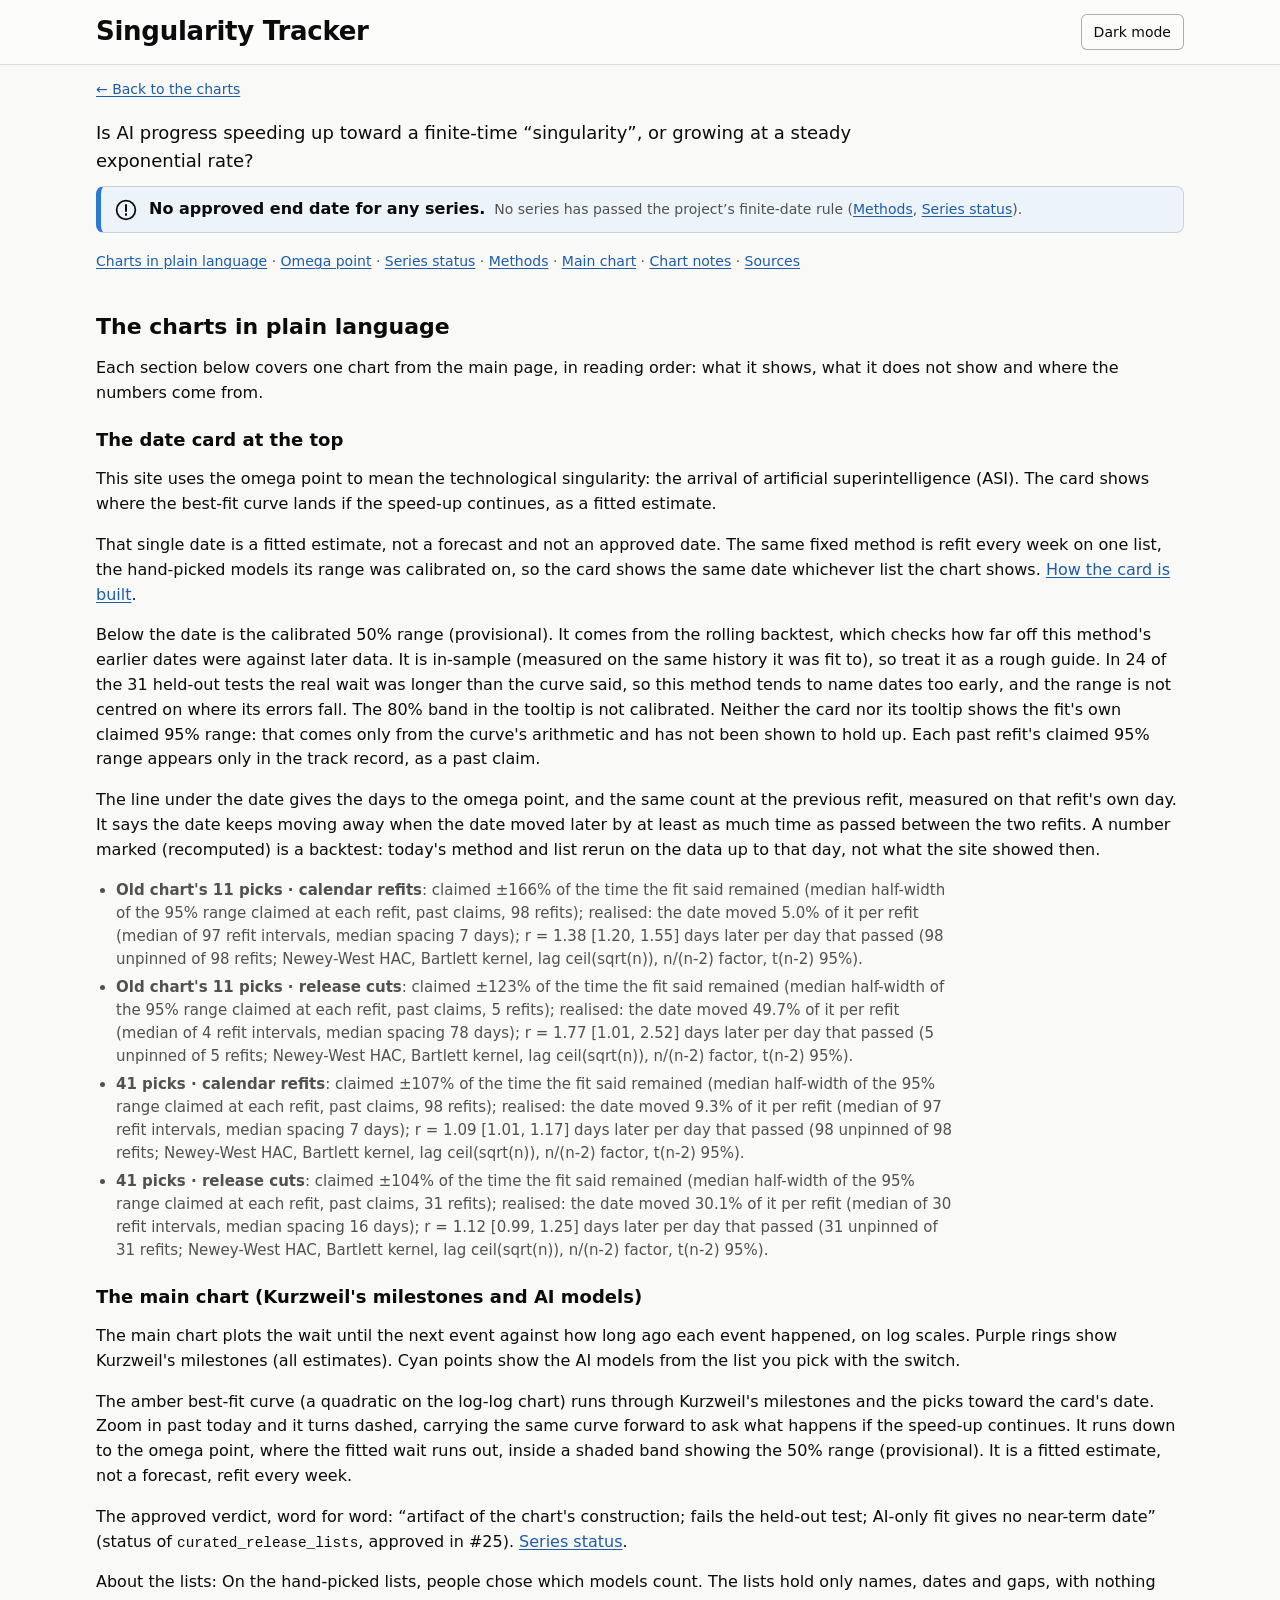
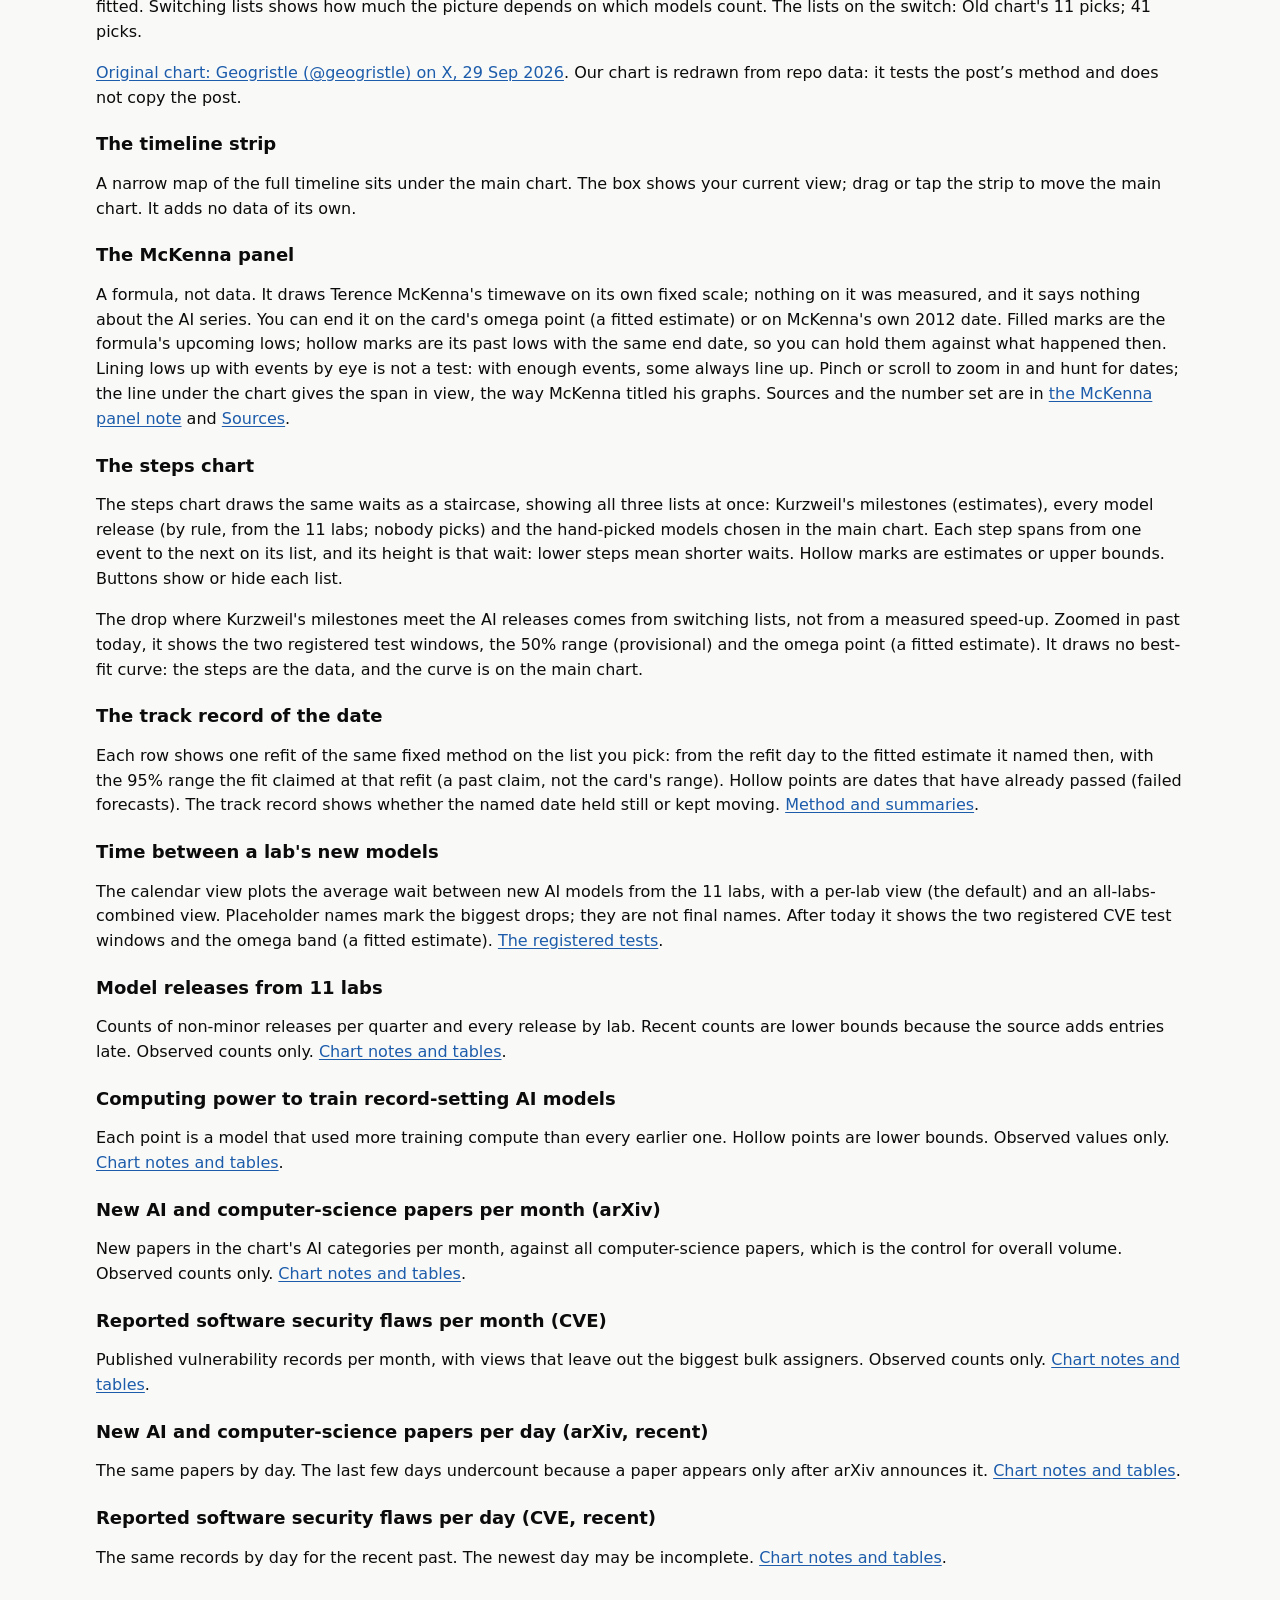
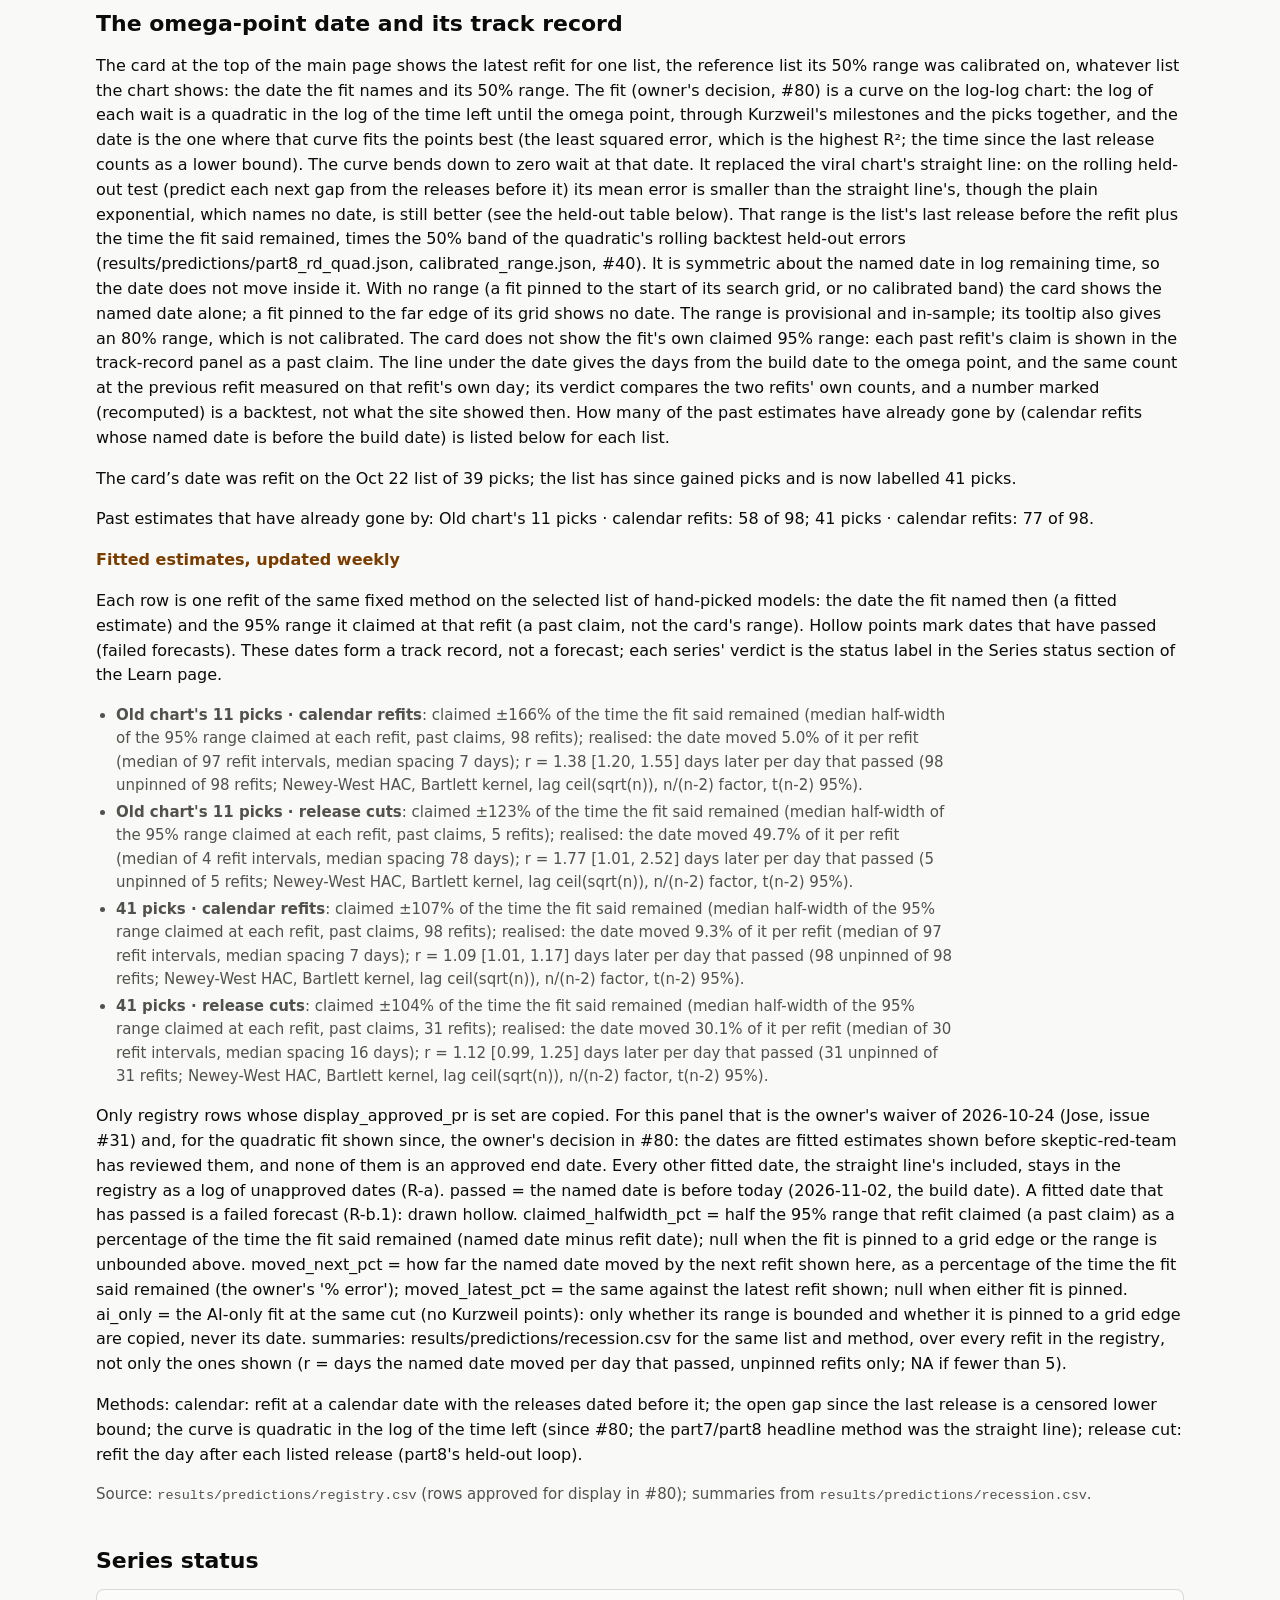
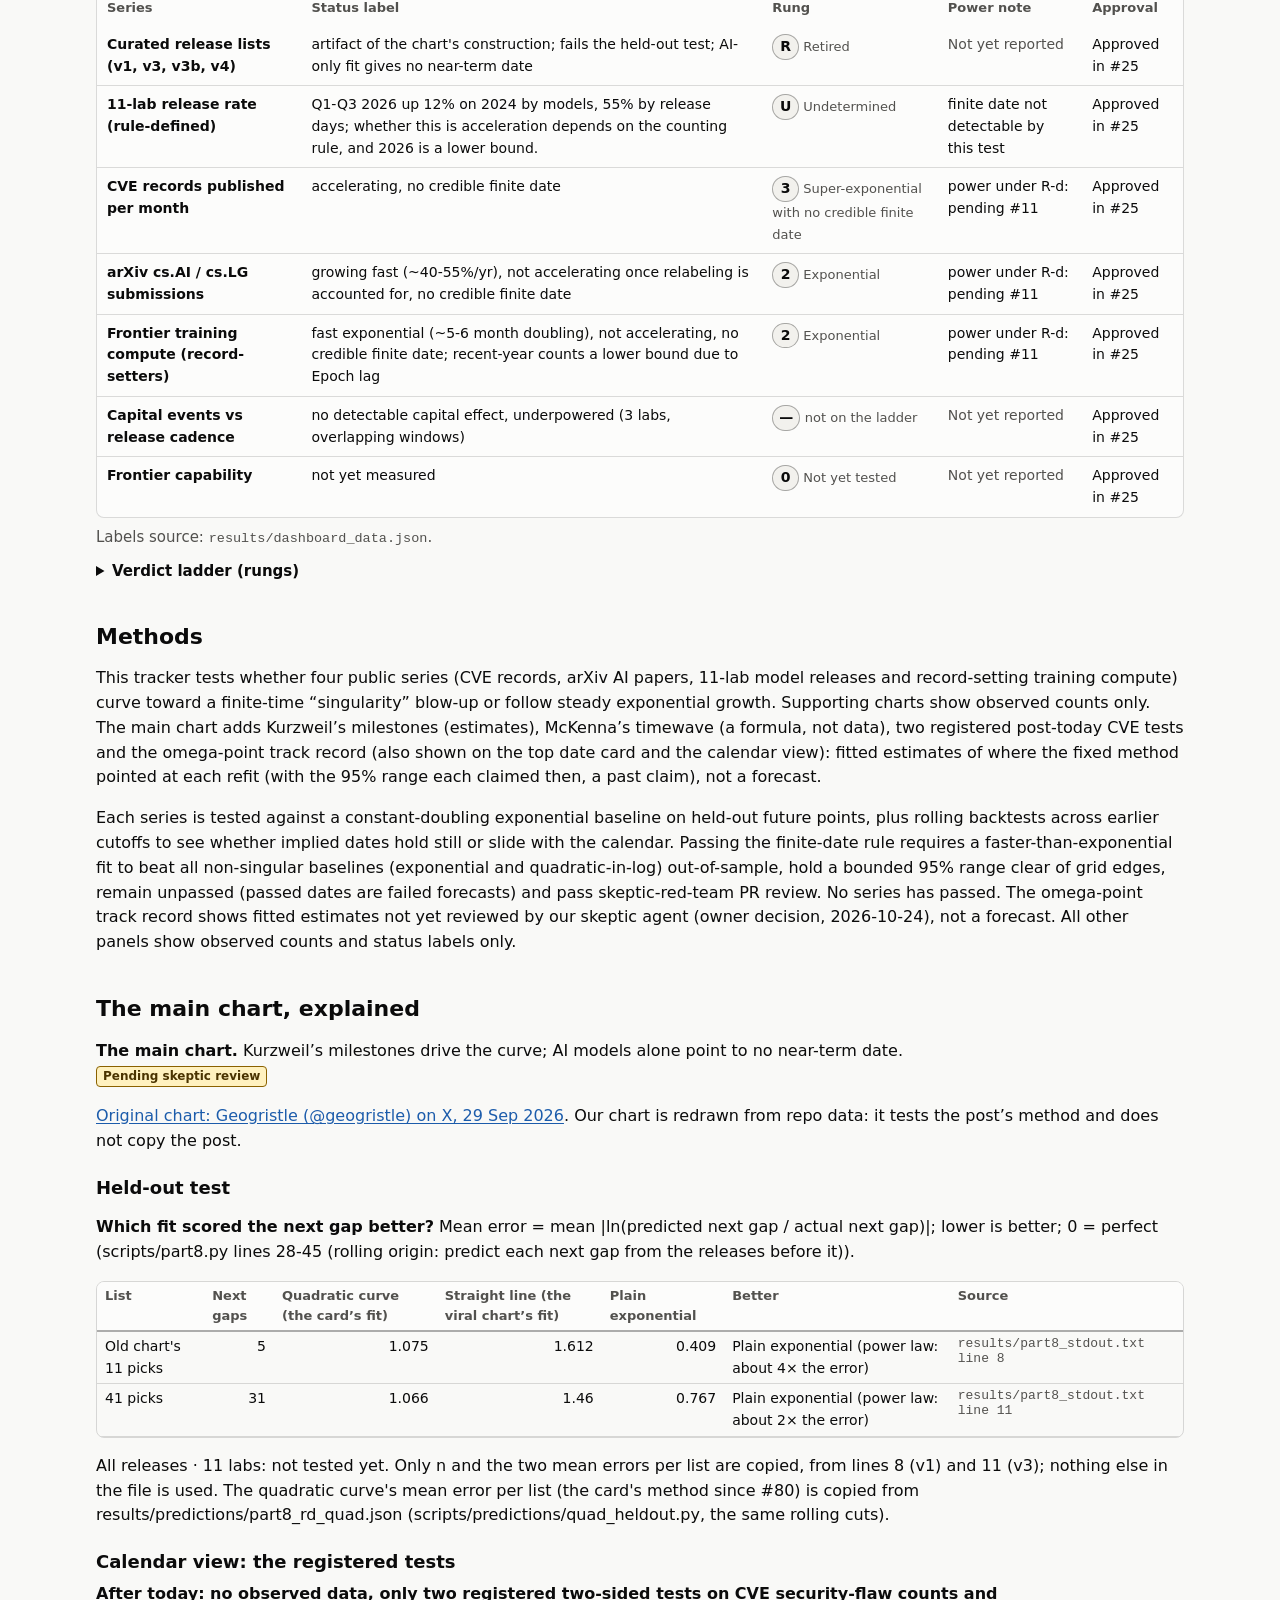
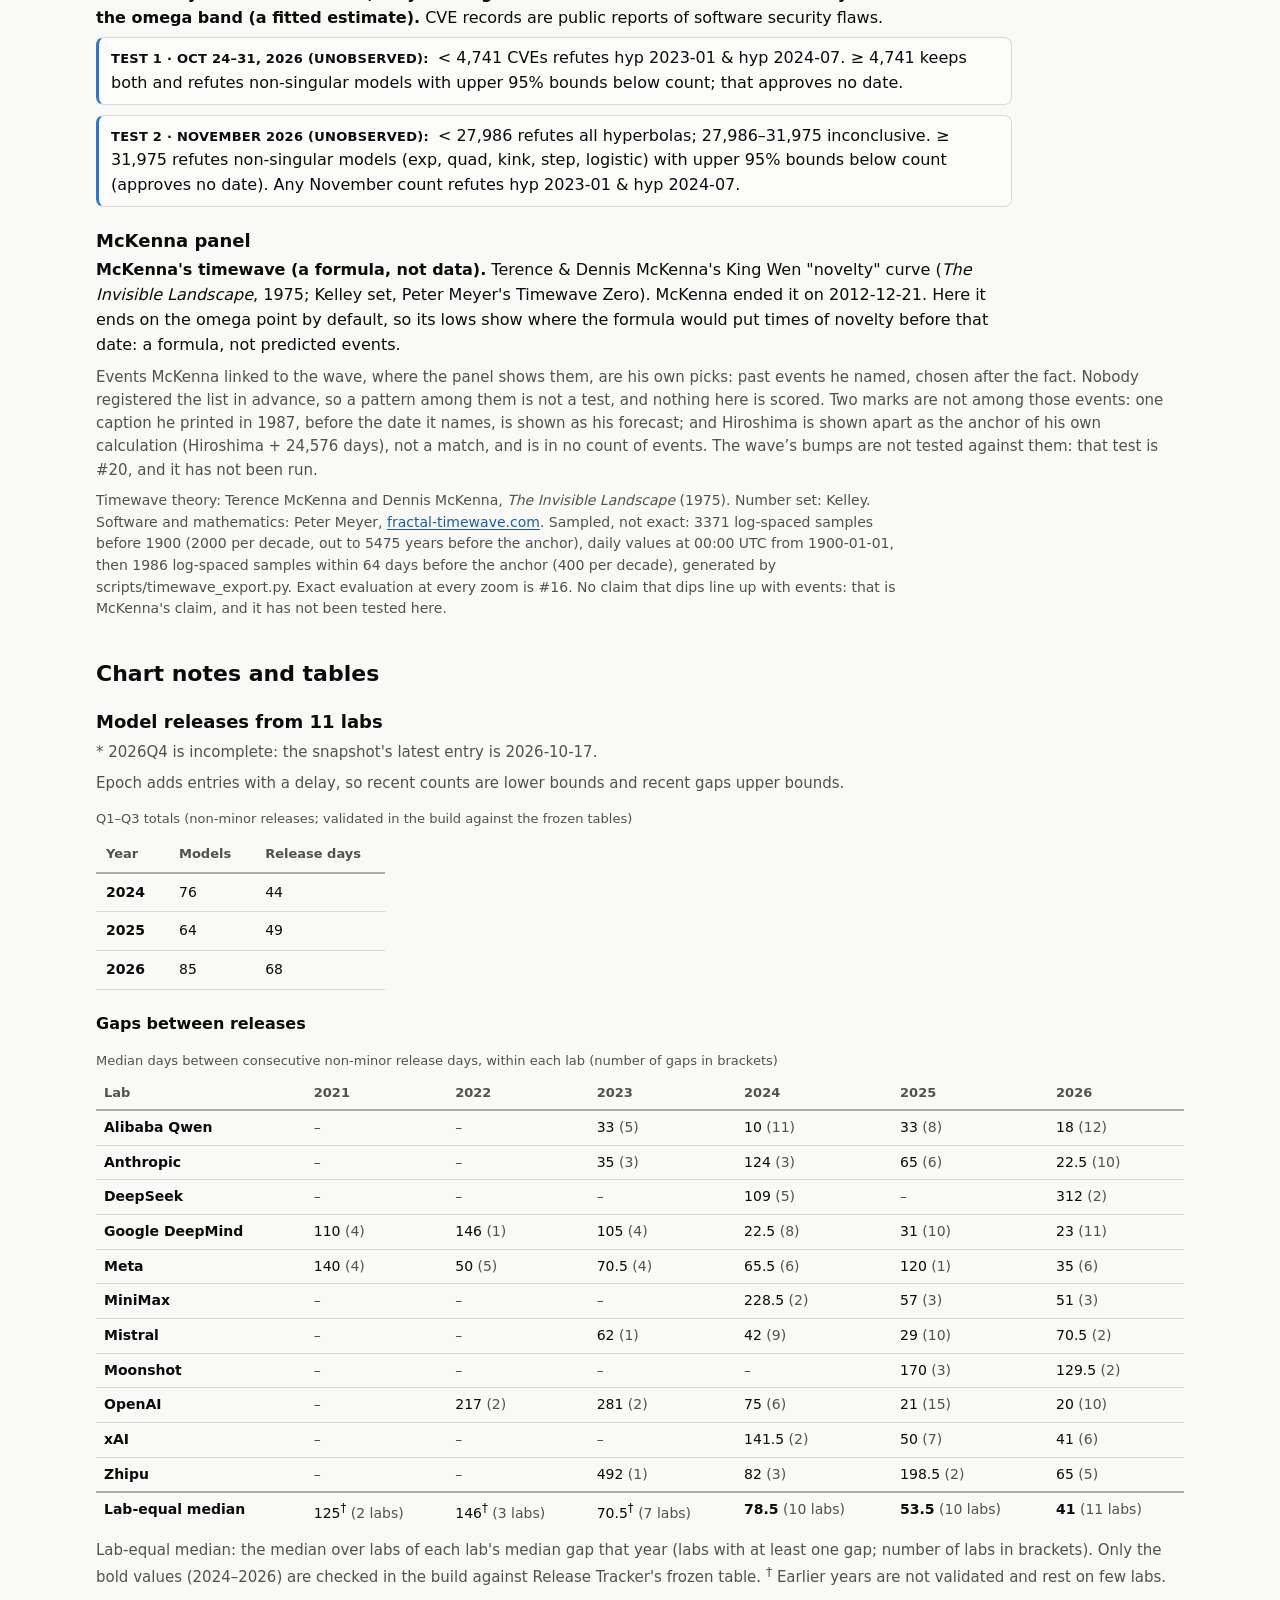
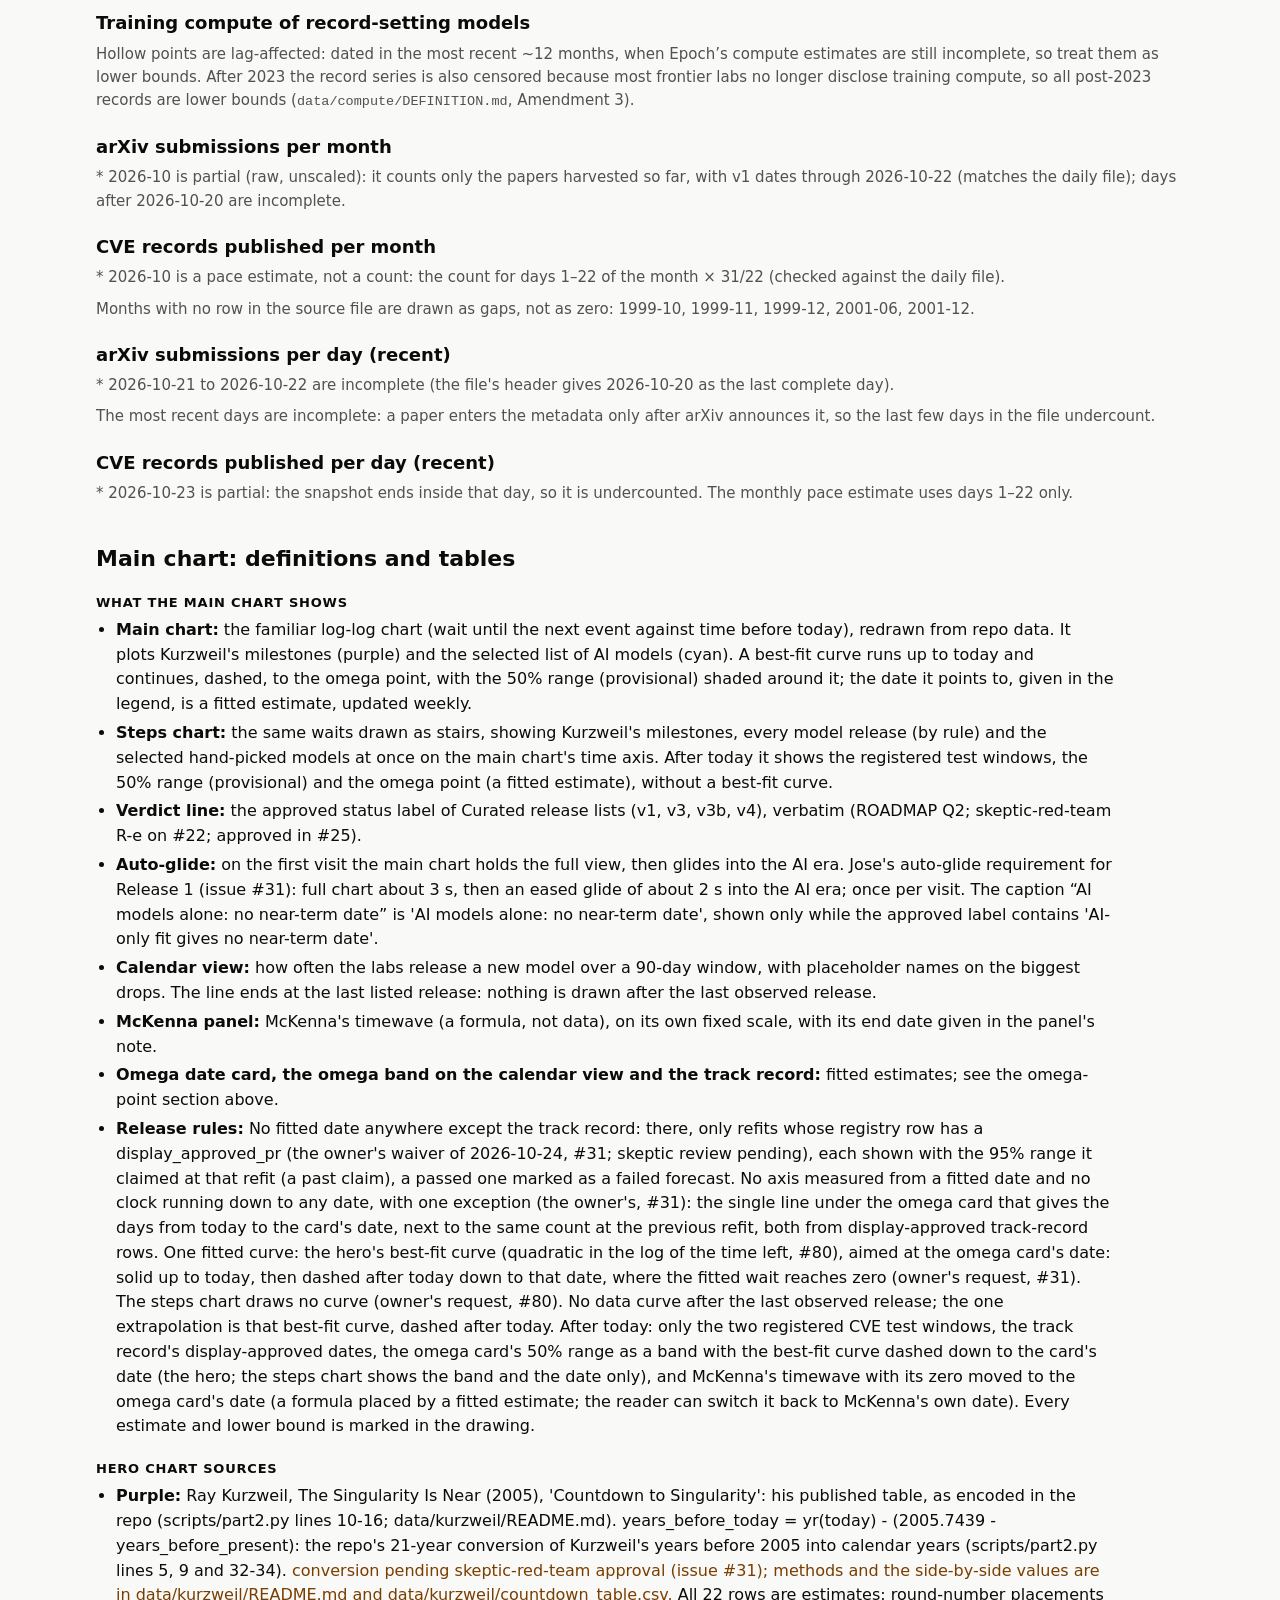
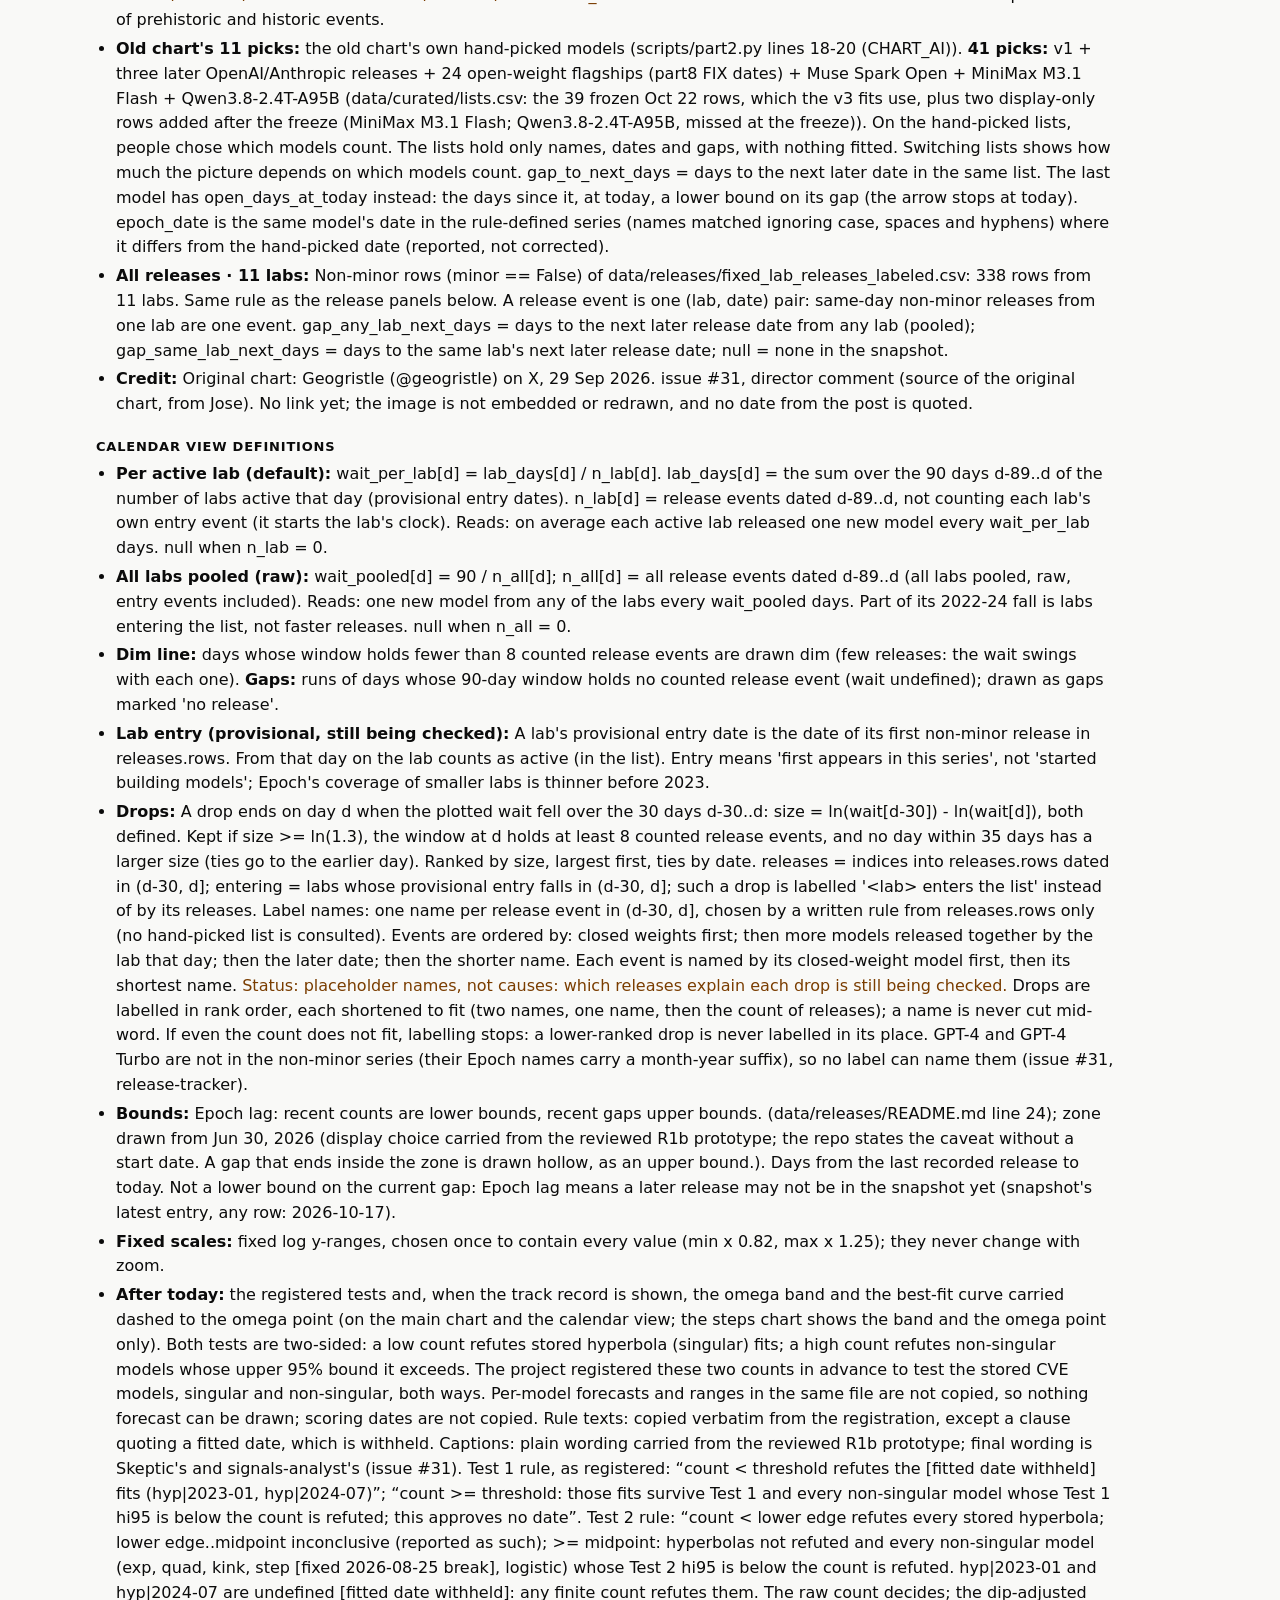
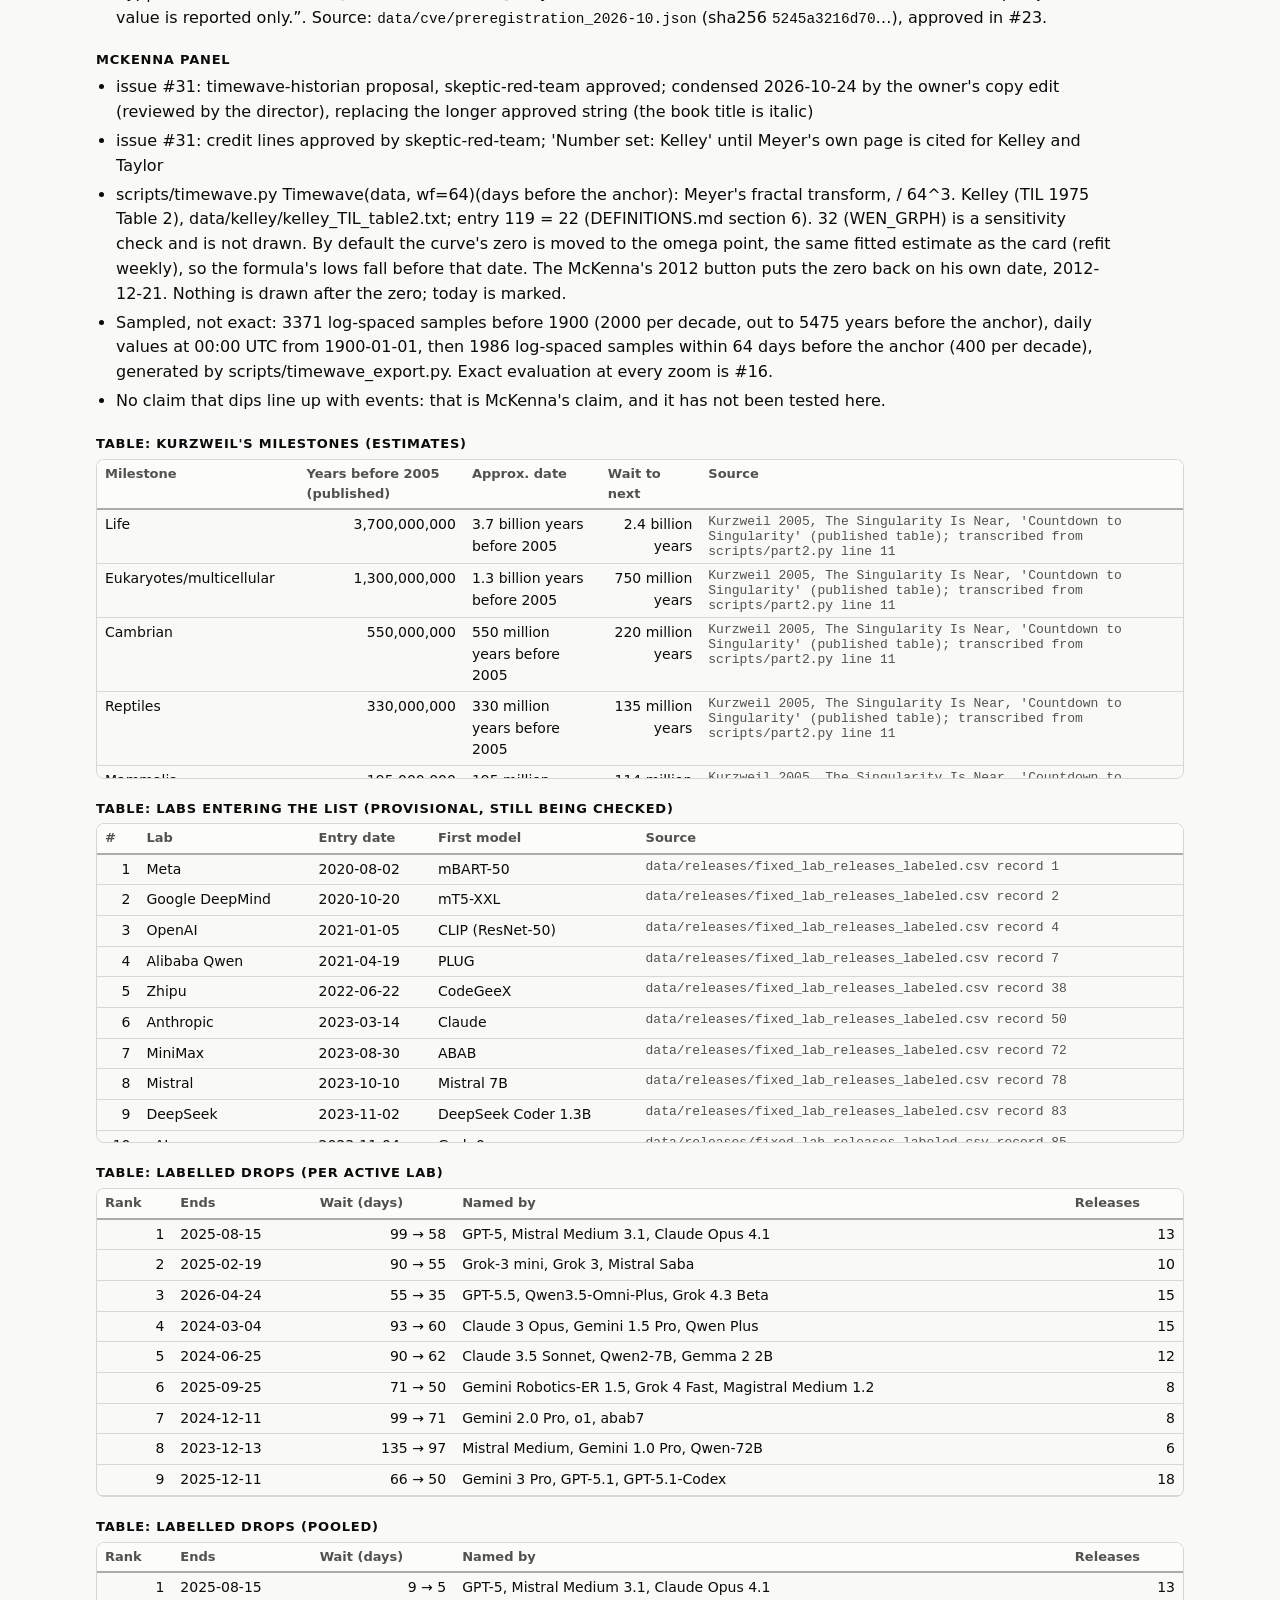
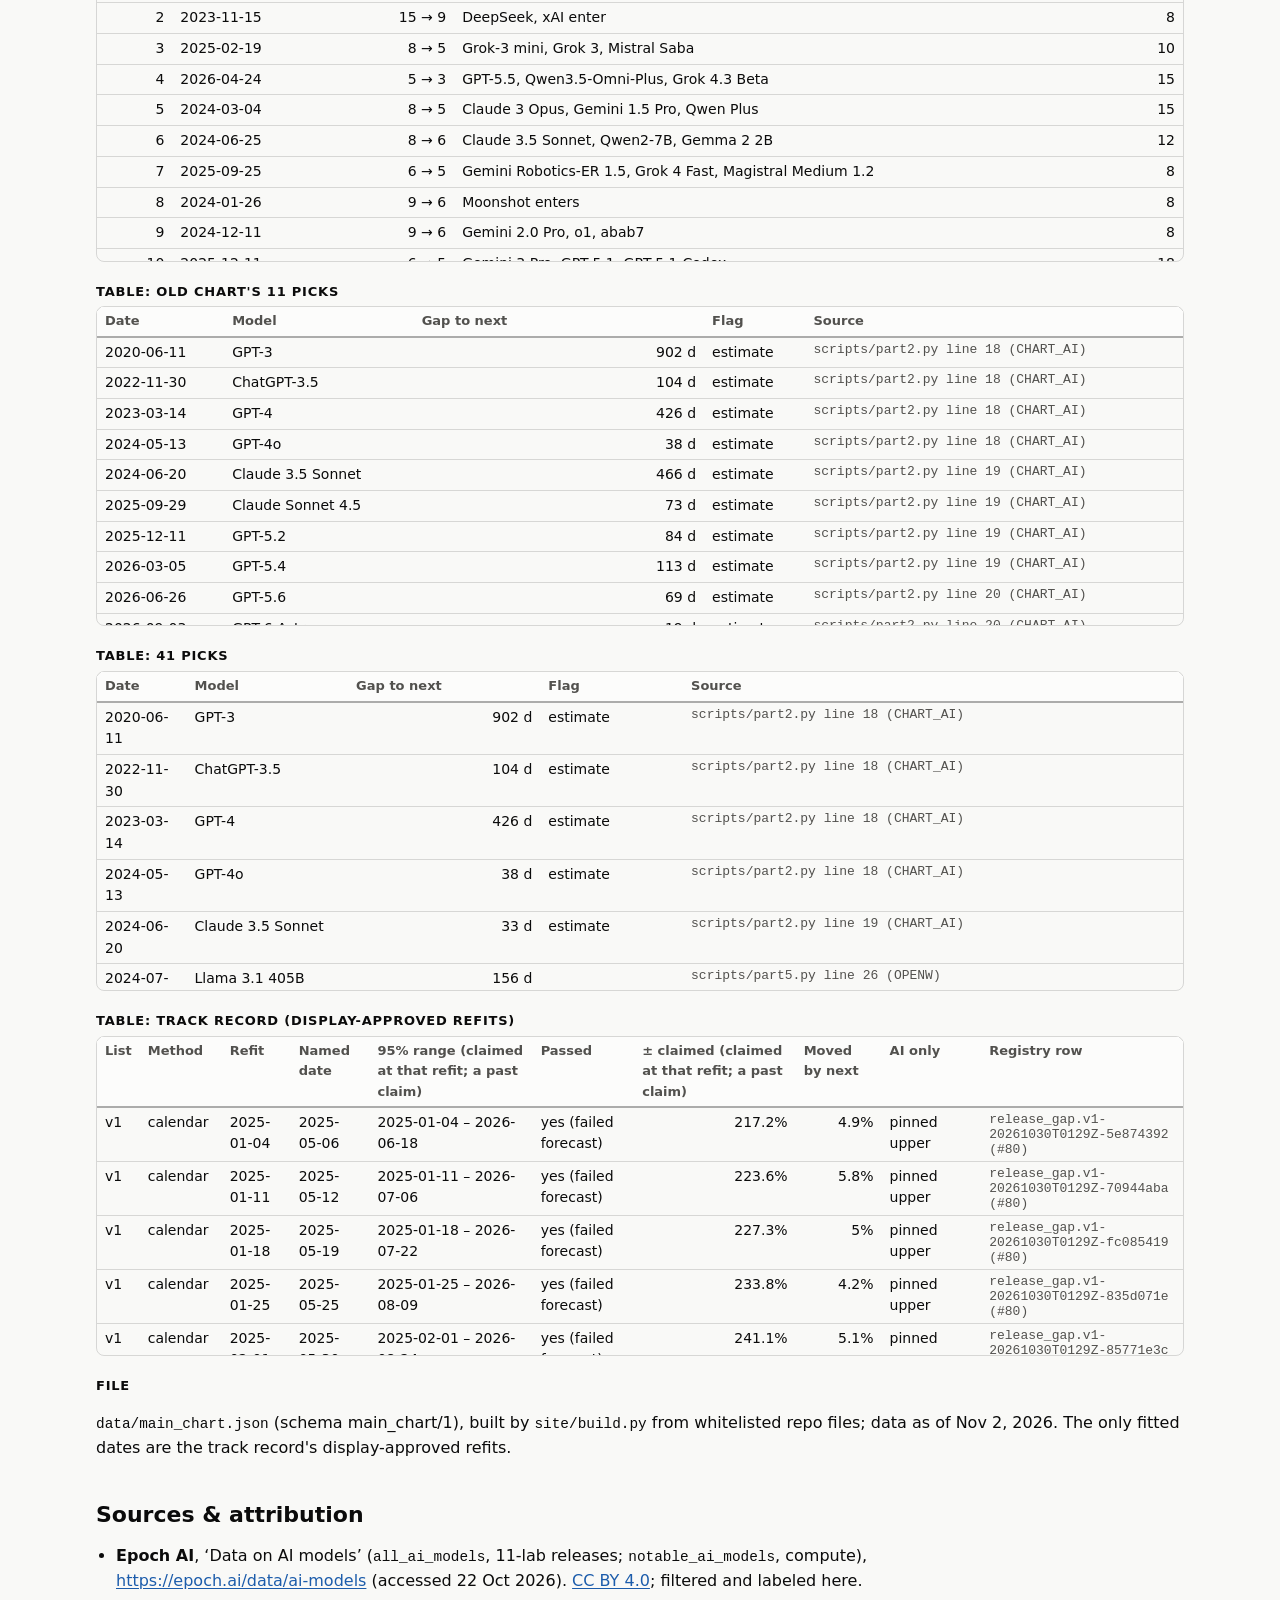
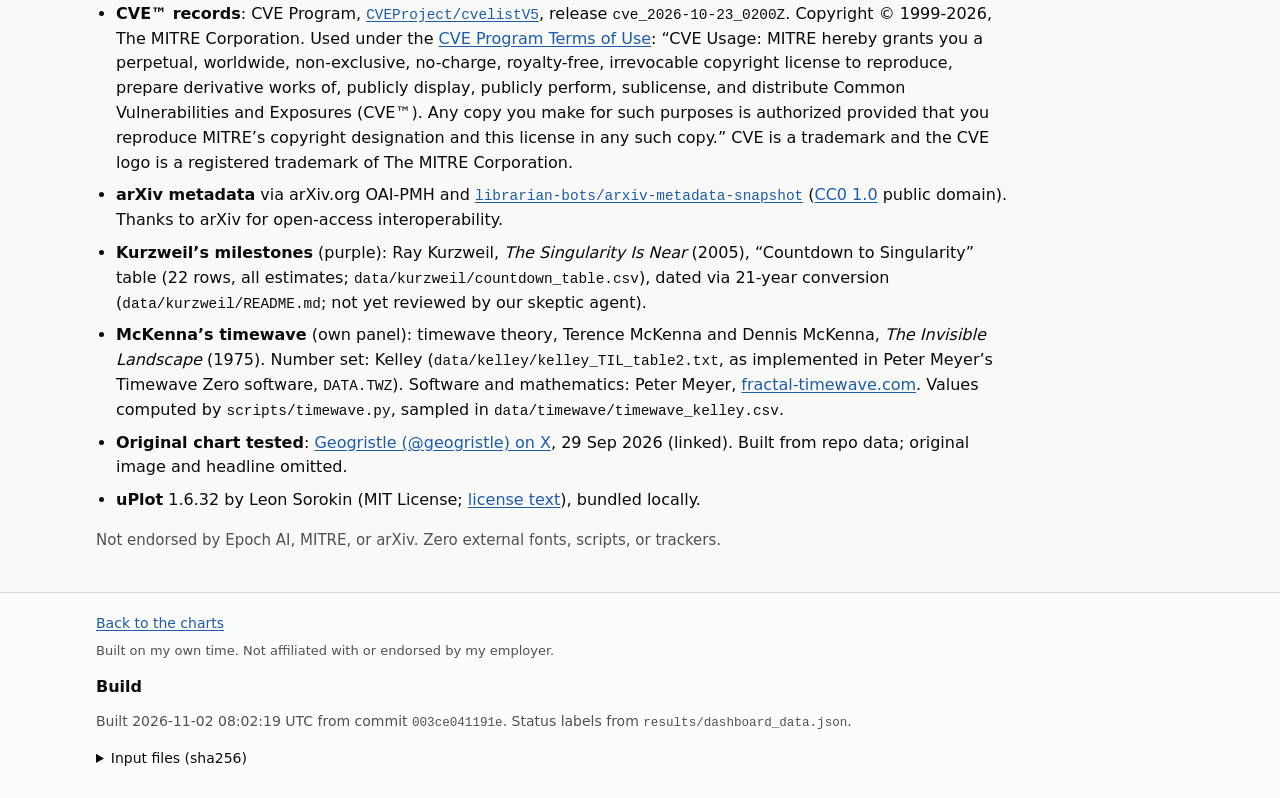
==== commit d2bf4bb8: "Publish site build from fabreu08/singularity-tracker@003ce041191ec6d449e5b9fe2a477984c3e45f58" ====
--- a/learn.html
+++ b/learn.html
@@ -58,7 +58,7 @@
     <p data-awaiting-skeptic="true">That single date is a fitted estimate, not a forecast and not an approved date. The same fixed method is refit every week on one list, the hand-picked models its range was calibrated on, so the card shows the same date whichever list the chart shows. <a href="#omega">How the card is built</a>.</p>
     <p data-awaiting-skeptic="true">Below the date is the calibrated 50% range (provisional). It comes from the rolling backtest, which checks how far off this method's earlier dates were against later data. It is in-sample (measured on the same history it was fit to), so treat it as a rough guide. In 24 of the 31 held-out tests the real wait was longer than the curve said, so this method tends to name dates too early, and the range is not centred on where its errors fall. The 80% band in the tooltip is not calibrated. Neither the card nor its tooltip shows the fit's own claimed 95% range: that comes only from the curve's arithmetic and has not been shown to hold up. Each past refit's claimed 95% range appears only in the track record, as a past claim.</p>
     <p data-awaiting-skeptic="true">The line under the date gives the days to the omega point, and the same count at the previous refit, measured on that refit's own day. It says the date keeps moving away when the date moved later by at least as much time as passed between the two refits. A number marked (recomputed) is a backtest: today's method and list rerun on the data up to that day, not what the site showed then.</p>
-    <ul class="track-sum" data-awaiting-skeptic="true"><li><b>Old chart&#x27;s 11 picks · calendar refits</b>: claimed &plusmn;173% of the time the fit said remained (median half-width of the 95% range claimed at each refit, past claims, 97 refits); realised: the date moved 5.0% of it per refit (median of 96 refit intervals, median spacing 7 days); r = 1.39 [1.22, 1.56] days later per day that passed (97 unpinned of 97 refits; Newey-West HAC, Bartlett kernel, lag ceil(sqrt(n)), n/(n-2) factor, t(n-2) 95%).</li><li><b>Old chart&#x27;s 11 picks · release cuts</b>: claimed &plusmn;123% of the time the fit said remained (median half-width of the 95% range claimed at each refit, past claims, 5 refits); realised: the date moved 49.7% of it per refit (median of 4 refit intervals, median spacing 78 days); r = 1.77 [1.01, 2.52] days later per day that passed (5 unpinned of 5 refits; Newey-West HAC, Bartlett kernel, lag ceil(sqrt(n)), n/(n-2) factor, t(n-2) 95%).</li><li><b>41 picks · calendar refits</b>: claimed &plusmn;107% of the time the fit said remained (median half-width of the 95% range claimed at each refit, past claims, 97 refits); realised: the date moved 9.5% of it per refit (median of 96 refit intervals, median spacing 7 days); r = 1.09 [1.00, 1.17] days later per day that passed (97 unpinned of 97 refits; Newey-West HAC, Bartlett kernel, lag ceil(sqrt(n)), n/(n-2) factor, t(n-2) 95%).</li><li><b>41 picks · release cuts</b>: claimed &plusmn;104% of the time the fit said remained (median half-width of the 95% range claimed at each refit, past claims, 31 refits); realised: the date moved 30.1% of it per refit (median of 30 refit intervals, median spacing 16 days); r = 1.12 [0.99, 1.25] days later per day that passed (31 unpinned of 31 refits; Newey-West HAC, Bartlett kernel, lag ceil(sqrt(n)), n/(n-2) factor, t(n-2) 95%).</li></ul>
+    <ul class="track-sum" data-awaiting-skeptic="true"><li><b>Old chart&#x27;s 11 picks · calendar refits</b>: claimed &plusmn;166% of the time the fit said remained (median half-width of the 95% range claimed at each refit, past claims, 98 refits); realised: the date moved 5.0% of it per refit (median of 97 refit intervals, median spacing 7 days); r = 1.38 [1.20, 1.55] days later per day that passed (98 unpinned of 98 refits; Newey-West HAC, Bartlett kernel, lag ceil(sqrt(n)), n/(n-2) factor, t(n-2) 95%).</li><li><b>Old chart&#x27;s 11 picks · release cuts</b>: claimed &plusmn;123% of the time the fit said remained (median half-width of the 95% range claimed at each refit, past claims, 5 refits); realised: the date moved 49.7% of it per refit (median of 4 refit intervals, median spacing 78 days); r = 1.77 [1.01, 2.52] days later per day that passed (5 unpinned of 5 refits; Newey-West HAC, Bartlett kernel, lag ceil(sqrt(n)), n/(n-2) factor, t(n-2) 95%).</li><li><b>41 picks · calendar refits</b>: claimed &plusmn;107% of the time the fit said remained (median half-width of the 95% range claimed at each refit, past claims, 98 refits); realised: the date moved 9.3% of it per refit (median of 97 refit intervals, median spacing 7 days); r = 1.09 [1.01, 1.17] days later per day that passed (98 unpinned of 98 refits; Newey-West HAC, Bartlett kernel, lag ceil(sqrt(n)), n/(n-2) factor, t(n-2) 95%).</li><li><b>41 picks · release cuts</b>: claimed &plusmn;104% of the time the fit said remained (median half-width of the 95% range claimed at each refit, past claims, 31 refits); realised: the date moved 30.1% of it per refit (median of 30 refit intervals, median spacing 16 days); r = 1.12 [0.99, 1.25] days later per day that passed (31 unpinned of 31 refits; Newey-West HAC, Bartlett kernel, lag ceil(sqrt(n)), n/(n-2) factor, t(n-2) 95%).</li></ul>
     <h3 id="g-hero">The main chart (Kurzweil&#x27;s milestones and AI models)</h3>
     <p data-awaiting-skeptic="true">The main chart plots the wait until the next event against how long ago each event happened, on log scales. Purple rings show Kurzweil's milestones (all estimates). Cyan points show the AI models from the list you pick with the switch.</p>
     <p data-awaiting-skeptic="true">The amber best-fit curve (a quadratic on the log-log chart) runs through Kurzweil's milestones and the picks toward the card's date. Zoom in past today and it turns dashed, carrying the same curve forward to ask what happens if the speed-up continues. It runs down to the omega point, where the fitted wait runs out, inside a shaded band showing the 50% range (provisional). It is a fitted estimate, not a forecast, refit every week.</p>
@@ -94,11 +94,11 @@
     <h2 id="h-omega">The omega-point date and its track record</h2>
     <p data-awaiting-skeptic="true">The card at the top of the main page shows the latest refit for one list, the reference list its 50% range was calibrated on, whatever list the chart shows: the date the fit names and its 50% range. The fit (owner&#x27;s decision, #80) is a curve on the log-log chart: the log of each wait is a quadratic in the log of the time left until the omega point, through Kurzweil&#x27;s milestones and the picks together, and the date is the one where that curve fits the points best (the least squared error, which is the highest R²; the time since the last release counts as a lower bound). The curve bends down to zero wait at that date. It replaced the viral chart&#x27;s straight line: on the rolling held-out test (predict each next gap from the releases before it) its mean error is smaller than the straight line&#x27;s, though the plain exponential, which names no date, is still better (see the held-out table below). That range is the list&#x27;s last release before the refit plus the time the fit said remained, times the 50% band of the quadratic&#x27;s rolling backtest held-out errors (results/predictions/part8_rd_quad.json, calibrated_range.json, #40). It is symmetric about the named date in log remaining time, so the date does not move inside it. With no range (a fit pinned to the start of its search grid, or no calibrated band) the card shows the named date alone; a fit pinned to the far edge of its grid shows no date. The range is provisional and in-sample; its tooltip also gives an 80% range, which is not calibrated. The card does not show the fit&#x27;s own claimed 95% range: each past refit&#x27;s claim is shown in the track-record panel as a past claim. The line under the date gives the days from the build date to the omega point, and the same count at the previous refit measured on that refit&#x27;s own day; its verdict compares the two refits&#x27; own counts, and a number marked (recomputed) is a backtest, not what the site showed then. How many of the past estimates have already gone by (calendar refits whose named date is before the build date) is listed below for each list.</p>
     <p data-awaiting-skeptic="true">The card’s date was refit on the Oct 22 list of 39 picks; the list has since gained picks and is now labelled 41 picks.</p>
-    <p>Past estimates that have already gone by: Old chart&#x27;s 11 picks · calendar refits: 58 of 97; 41 picks · calendar refits: 77 of 97.</p>
+    <p>Past estimates that have already gone by: Old chart&#x27;s 11 picks · calendar refits: 58 of 98; 41 picks · calendar refits: 77 of 98.</p>
     <p class="lt-caption" id="learn-track-caption">Fitted estimates, updated weekly</p>
     <p data-awaiting-skeptic="true">Each row is one refit of the same fixed method on the selected list of hand-picked models: the date the fit named then (a fitted estimate) and the 95% range it claimed at that refit (a past claim, not the card&#x27;s range). Hollow points mark dates that have passed (failed forecasts). These dates form a track record, not a forecast; each series&#x27; verdict is the status label in the Series status section of the Learn page.</p>
-    <ul class="track-sum"><li><b>Old chart&#x27;s 11 picks · calendar refits</b>: claimed &plusmn;173% of the time the fit said remained (median half-width of the 95% range claimed at each refit, past claims, 97 refits); realised: the date moved 5.0% of it per refit (median of 96 refit intervals, median spacing 7 days); r = 1.39 [1.22, 1.56] days later per day that passed (97 unpinned of 97 refits; Newey-West HAC, Bartlett kernel, lag ceil(sqrt(n)), n/(n-2) factor, t(n-2) 95%).</li><li><b>Old chart&#x27;s 11 picks · release cuts</b>: claimed &plusmn;123% of the time the fit said remained (median half-width of the 95% range claimed at each refit, past claims, 5 refits); realised: the date moved 49.7% of it per refit (median of 4 refit intervals, median spacing 78 days); r = 1.77 [1.01, 2.52] days later per day that passed (5 unpinned of 5 refits; Newey-West HAC, Bartlett kernel, lag ceil(sqrt(n)), n/(n-2) factor, t(n-2) 95%).</li><li><b>41 picks · calendar refits</b>: claimed &plusmn;107% of the time the fit said remained (median half-width of the 95% range claimed at each refit, past claims, 97 refits); realised: the date moved 9.5% of it per refit (median of 96 refit intervals, median spacing 7 days); r = 1.09 [1.00, 1.17] days later per day that passed (97 unpinned of 97 refits; Newey-West HAC, Bartlett kernel, lag ceil(sqrt(n)), n/(n-2) factor, t(n-2) 95%).</li><li><b>41 picks · release cuts</b>: claimed &plusmn;104% of the time the fit said remained (median half-width of the 95% range claimed at each refit, past claims, 31 refits); realised: the date moved 30.1% of it per refit (median of 30 refit intervals, median spacing 16 days); r = 1.12 [0.99, 1.25] days later per day that passed (31 unpinned of 31 refits; Newey-West HAC, Bartlett kernel, lag ceil(sqrt(n)), n/(n-2) factor, t(n-2) 95%).</li></ul>
-    <p>Only registry rows whose display_approved_pr is set are copied. For this panel that is the owner&#x27;s waiver of 2026-10-24 (Jose, issue #31) and, for the quadratic fit shown since, the owner&#x27;s decision in #80: the dates are fitted estimates shown before skeptic-red-team has reviewed them, and none of them is an approved end date. Every other fitted date, the straight line&#x27;s included, stays in the registry as a log of unapproved dates (R-a). passed = the named date is before today (2026-10-31, the build date). A fitted date that has passed is a failed forecast (R-b.1): drawn hollow. claimed_halfwidth_pct = half the 95% range that refit claimed (a past claim) as a percentage of the time the fit said remained (named date minus refit date); null when the fit is pinned to a grid edge or the range is unbounded above. moved_next_pct = how far the named date moved by the next refit shown here, as a percentage of the time the fit said remained (the owner&#x27;s &#x27;% error&#x27;); moved_latest_pct = the same against the latest refit shown; null when either fit is pinned. ai_only = the AI-only fit at the same cut (no Kurzweil points): only whether its range is bounded and whether it is pinned to a grid edge are copied, never its date. summaries: results/predictions/recession.csv for the same list and method, over every refit in the registry, not only the ones shown (r = days the named date moved per day that passed, unpinned refits only; NA if fewer than 5).</p>
+    <ul class="track-sum"><li><b>Old chart&#x27;s 11 picks · calendar refits</b>: claimed &plusmn;166% of the time the fit said remained (median half-width of the 95% range claimed at each refit, past claims, 98 refits); realised: the date moved 5.0% of it per refit (median of 97 refit intervals, median spacing 7 days); r = 1.38 [1.20, 1.55] days later per day that passed (98 unpinned of 98 refits; Newey-West HAC, Bartlett kernel, lag ceil(sqrt(n)), n/(n-2) factor, t(n-2) 95%).</li><li><b>Old chart&#x27;s 11 picks · release cuts</b>: claimed &plusmn;123% of the time the fit said remained (median half-width of the 95% range claimed at each refit, past claims, 5 refits); realised: the date moved 49.7% of it per refit (median of 4 refit intervals, median spacing 78 days); r = 1.77 [1.01, 2.52] days later per day that passed (5 unpinned of 5 refits; Newey-West HAC, Bartlett kernel, lag ceil(sqrt(n)), n/(n-2) factor, t(n-2) 95%).</li><li><b>41 picks · calendar refits</b>: claimed &plusmn;107% of the time the fit said remained (median half-width of the 95% range claimed at each refit, past claims, 98 refits); realised: the date moved 9.3% of it per refit (median of 97 refit intervals, median spacing 7 days); r = 1.09 [1.01, 1.17] days later per day that passed (98 unpinned of 98 refits; Newey-West HAC, Bartlett kernel, lag ceil(sqrt(n)), n/(n-2) factor, t(n-2) 95%).</li><li><b>41 picks · release cuts</b>: claimed &plusmn;104% of the time the fit said remained (median half-width of the 95% range claimed at each refit, past claims, 31 refits); realised: the date moved 30.1% of it per refit (median of 30 refit intervals, median spacing 16 days); r = 1.12 [0.99, 1.25] days later per day that passed (31 unpinned of 31 refits; Newey-West HAC, Bartlett kernel, lag ceil(sqrt(n)), n/(n-2) factor, t(n-2) 95%).</li></ul>
+    <p>Only registry rows whose display_approved_pr is set are copied. For this panel that is the owner&#x27;s waiver of 2026-10-24 (Jose, issue #31) and, for the quadratic fit shown since, the owner&#x27;s decision in #80: the dates are fitted estimates shown before skeptic-red-team has reviewed them, and none of them is an approved end date. Every other fitted date, the straight line&#x27;s included, stays in the registry as a log of unapproved dates (R-a). passed = the named date is before today (2026-11-02, the build date). A fitted date that has passed is a failed forecast (R-b.1): drawn hollow. claimed_halfwidth_pct = half the 95% range that refit claimed (a past claim) as a percentage of the time the fit said remained (named date minus refit date); null when the fit is pinned to a grid edge or the range is unbounded above. moved_next_pct = how far the named date moved by the next refit shown here, as a percentage of the time the fit said remained (the owner&#x27;s &#x27;% error&#x27;); moved_latest_pct = the same against the latest refit shown; null when either fit is pinned. ai_only = the AI-only fit at the same cut (no Kurzweil points): only whether its range is bounded and whether it is pinned to a grid edge are copied, never its date. summaries: results/predictions/recession.csv for the same list and method, over every refit in the registry, not only the ones shown (r = days the named date moved per day that passed, unpinned refits only; NA if fewer than 5).</p>
     <p>Methods: calendar: refit at a calendar date with the releases dated before it; the open gap since the last release is a censored lower bound; the curve is quadratic in the log of the time left (since #80; the part7/part8 headline method was the straight line); release cut: refit the day after each listed release (part8&#x27;s held-out loop).</p>
     <p class="note">Source: <code>results/predictions/registry.csv</code> (rows approved for display in #80); summaries from <code>results/predictions/recession.csv</code>.</p>
   </section>
@@ -172,9 +172,11 @@
     <h3 id="timewave">McKenna panel</h3>
     <p class="lt-cap"><b>McKenna&#x27;s timewave (a formula, not data).</b> Terence &amp; Dennis McKenna&#x27;s King Wen &quot;novelty&quot; curve (<em>The Invisible Landscape</em>, 1975; Kelley set, Peter Meyer&#x27;s Timewave Zero). McKenna ended it on 2012-12-21. Here it ends on the omega point by default, so its lows show where the formula would put times of novelty before that date: a formula, not predicted events.</p>
     <p class="note" id="mck-events-note" data-awaiting-skeptic="true">Events McKenna linked to the wave, where the panel shows
-      them, are his own picks, chosen after the fact. Nobody registered the list in advance, so a pattern among them is not a
-      test, and nothing here is scored. The wave&rsquo;s bumps are not tested against them: that test is #20, and it has not
-      been run.</p>
+      them, are his own picks: past events he named, chosen after the fact. Nobody registered the list in advance, so a pattern
+      among them is not a test, and nothing here is scored. Two marks are not among those events: one caption he printed in
+      1987, before the date it names, is shown as his forecast; and Hiroshima is shown apart as the anchor of his own
+      calculation (Hiroshima + 24,576 days), not a match, and is in no count of events. The wave&rsquo;s bumps are not tested
+      against them: that test is #20, and it has not been run.</p>
     <p class="lt-cred">Timewave theory: Terence McKenna and Dennis McKenna, <em>The Invisible Landscape</em> (1975). Number set: Kelley. Software and mathematics: Peter Meyer, <a href="https://www.fractal-timewave.com">fractal-timewave.com</a>. Sampled, not exact: 3371 log-spaced samples before 1900 (2000 per decade, out to 5475 years before the anchor), daily values at 00:00 UTC from 1900-01-01, then 1986 log-spaced samples within 64 days before the anchor (400 per decade), generated by scripts/timewave_export.py. Exact evaluation at every zoom is #16. No claim that dips line up with events: that is McKenna&#x27;s claim, and it has not been tested here.</p>
   </section>
 
@@ -262,8 +264,9 @@
 <footer class="site-footer">
   <div class="wrap">
     <p class="foot-links"><a href="./">Back to the charts</a></p>
+    <p class="foot-credit foot-own">Built on my own time. Not affiliated with or endorsed by my employer.</p>
     <h2 class="footer-title">Build</h2>
-<p>Built <time datetime="2026-10-31T03:26:22Z">2026-10-31 03:26:22 UTC</time> from commit <code>8a188bc9f588</code>. Status labels from <code class="path">results/dashboard_data.json</code>.</p><details><summary>Input files (sha256)</summary><div class="table-wrap" role="region" aria-label="Input files" tabindex="0"><table class="meta-table"><thead><tr><th scope="col">Input</th><th scope="col">Rows</th><th scope="col">sha256</th></tr></thead><tbody><tr><td><code>data/cve/monthly_total.csv</code></td><td>321</td><td><code class="sha">d92d8aaf5a1d51231b5c535e5c0228f960f15ca682802f18bd496c93c2dc048b</code></td></tr><tr><td><code>data/cve/daily_last90.csv</code></td><td>92</td><td><code class="sha">f947206ef7bb770cf4efb4be0a26e1ed77f32d464099cc6bb9a9cfb8baab2f8d</code></td></tr><tr><td><code>data/arxiv/monthly_counts.csv</code></td><td>202</td><td><code class="sha">cb386a64f6ade960a78c0d16baacc59a0475a82d27838d479f80180425b54af5</code></td></tr><tr><td><code>data/arxiv/daily_recent.csv</code></td><td>52</td><td><code class="sha">df440a35f4d3eef0d479450b8b75a1507a1a5abe379d8b4c9eae60408a78e3b7</code></td></tr><tr><td><code>data/releases/fixed_lab_releases_labeled.csv</code></td><td>497</td><td><code class="sha">a93d47f7fa9b004f621fc2a7f26effc6b3b6949df4707f5c85bc2952eabbaf49</code></td></tr><tr><td><code>data/releases/release_gaps_by_lab_year_final.csv</code></td><td>43</td><td><code class="sha">a3b117bed81f6bc9445c6679e1b8098434aef76099978399ce4917ac85b468b3</code></td></tr><tr><td><code>data/compute/records_all.csv</code></td><td>41</td><td><code class="sha">8594c4a284b96cf801df2f7f753c3c95f67963a1092be26101b5ab9af547daf3</code></td></tr><tr><td><code>results/dashboard_data.json</code></td><td>7</td><td><code class="sha">d061bec11e0958a348504ff44eb467229f34bf9871a099e5ef65e8904914ea02</code></td></tr><tr><td><code>data/kurzweil/countdown_table.csv</code></td><td>22</td><td><code class="sha">9c76cf6fb044ffc279476d3f52d72cfa2e0c8e99db31ccccb10f0f349f1c065e</code></td></tr><tr><td><code>data/curated/lists.csv</code></td><td>52</td><td><code class="sha">c5bb81833e5722bec7bde5df7ce7cdaa53841fb972511dc9fdc1f7a87e18a7e1</code></td></tr><tr><td><code>data/timewave/timewave_kelley.csv</code></td><td>46,621</td><td><code class="sha">545219c70fcc4ab9fa111f18849d5b1ba5d08be6cda52564e98cf6a7c7ccfa3a</code></td></tr><tr><td><code>data/timewave/mckenna_events.csv</code></td><td>29</td><td><code class="sha">4671ad4964d3d2a737abe9a96308efeb959aad0e9d688c324941b8c67df5ca17</code></td></tr><tr><td><code>data/timewave/mckenna_events.provenance.json</code></td><td></td><td><code class="sha">115a89e30fd471c019fc1d449b37ef59f628ea9cf797c4722395e6e427bcd7e3</code></td></tr><tr><td><code>data/cve/preregistration_2026-10.json</code></td><td>2</td><td><code class="sha">5245a3216d70bb34f86ab0f4197dfce6307f8495cda38d77ca57676095381405</code></td></tr><tr><td><code>results/part8_stdout.txt</code></td><td>11</td><td><code class="sha">2a2a7e12646af718d20ce389c8da56436c0d6fbf0c77c3421a5137550e2140a0</code></td></tr><tr><td><code>results/predictions/registry.csv</code></td><td>1,056</td><td><code class="sha">ada4cf0f92c29e5be05167ddd11c718105e9d7b4f286639839fce0fa3ec5fff9</code></td></tr><tr><td><code>results/predictions/recession.csv</code></td><td>26</td><td><code class="sha">b7a34685f70301e09831f1315024661550c60a8c9671da145413aff7ae27207c</code></td></tr><tr><td><code>results/predictions/calibrated_range.json</code></td><td></td><td><code class="sha">2ec518ade4dc285afa297563fecb3a060ba0053a8f474ae45866f06451b59beb</code></td></tr><tr><td><code>results/predictions/part8_rd_quad.json</code></td><td></td><td><code class="sha">01f940ad929454a2e050ab9710d98a2709418b62be85acdc4fe28e70ebfe40cf</code></td></tr></tbody></table></div></details>
+<p>Built <time datetime="2026-11-02T08:02:19Z">2026-11-02 08:02:19 UTC</time> from commit <code>003ce041191e</code>. Status labels from <code class="path">results/dashboard_data.json</code>.</p><details><summary>Input files (sha256)</summary><div class="table-wrap" role="region" aria-label="Input files" tabindex="0"><table class="meta-table"><thead><tr><th scope="col">Input</th><th scope="col">Rows</th><th scope="col">sha256</th></tr></thead><tbody><tr><td><code>data/cve/monthly_total.csv</code></td><td>321</td><td><code class="sha">d92d8aaf5a1d51231b5c535e5c0228f960f15ca682802f18bd496c93c2dc048b</code></td></tr><tr><td><code>data/cve/daily_last90.csv</code></td><td>92</td><td><code class="sha">f947206ef7bb770cf4efb4be0a26e1ed77f32d464099cc6bb9a9cfb8baab2f8d</code></td></tr><tr><td><code>data/arxiv/monthly_counts.csv</code></td><td>202</td><td><code class="sha">cb386a64f6ade960a78c0d16baacc59a0475a82d27838d479f80180425b54af5</code></td></tr><tr><td><code>data/arxiv/daily_recent.csv</code></td><td>52</td><td><code class="sha">df440a35f4d3eef0d479450b8b75a1507a1a5abe379d8b4c9eae60408a78e3b7</code></td></tr><tr><td><code>data/releases/fixed_lab_releases_labeled.csv</code></td><td>497</td><td><code class="sha">a93d47f7fa9b004f621fc2a7f26effc6b3b6949df4707f5c85bc2952eabbaf49</code></td></tr><tr><td><code>data/releases/release_gaps_by_lab_year_final.csv</code></td><td>43</td><td><code class="sha">a3b117bed81f6bc9445c6679e1b8098434aef76099978399ce4917ac85b468b3</code></td></tr><tr><td><code>data/compute/records_all.csv</code></td><td>41</td><td><code class="sha">8594c4a284b96cf801df2f7f753c3c95f67963a1092be26101b5ab9af547daf3</code></td></tr><tr><td><code>results/dashboard_data.json</code></td><td>7</td><td><code class="sha">d061bec11e0958a348504ff44eb467229f34bf9871a099e5ef65e8904914ea02</code></td></tr><tr><td><code>data/kurzweil/countdown_table.csv</code></td><td>22</td><td><code class="sha">9c76cf6fb044ffc279476d3f52d72cfa2e0c8e99db31ccccb10f0f349f1c065e</code></td></tr><tr><td><code>data/curated/lists.csv</code></td><td>52</td><td><code class="sha">c5bb81833e5722bec7bde5df7ce7cdaa53841fb972511dc9fdc1f7a87e18a7e1</code></td></tr><tr><td><code>data/timewave/timewave_kelley.csv</code></td><td>46,621</td><td><code class="sha">545219c70fcc4ab9fa111f18849d5b1ba5d08be6cda52564e98cf6a7c7ccfa3a</code></td></tr><tr><td><code>data/timewave/mckenna_events.csv</code></td><td>24</td><td><code class="sha">779df64d64c8fa35639d9d8f8f6b6b20a1bdca73e0c2d5506e5a2f15a42139ff</code></td></tr><tr><td><code>data/timewave/mckenna_events.provenance.json</code></td><td></td><td><code class="sha">05bc543ba14cd3a66849e09d2ee52ead1dfe4b34a72e057a22e288dc1d595465</code></td></tr><tr><td><code>data/cve/preregistration_2026-10.json</code></td><td>2</td><td><code class="sha">5245a3216d70bb34f86ab0f4197dfce6307f8495cda38d77ca57676095381405</code></td></tr><tr><td><code>results/part8_stdout.txt</code></td><td>11</td><td><code class="sha">2a2a7e12646af718d20ce389c8da56436c0d6fbf0c77c3421a5137550e2140a0</code></td></tr><tr><td><code>results/predictions/registry.csv</code></td><td>1,066</td><td><code class="sha">47588ce7a9df3cfed4514185794618070106b3d17c7b9fc433cb0adb18a1587a</code></td></tr><tr><td><code>results/predictions/recession.csv</code></td><td>26</td><td><code class="sha">5de2e371878c9d6fbc98c1b203fafa7d0254f1c5dbd3414b53ca2b0a89ebab49</code></td></tr><tr><td><code>results/predictions/calibrated_range.json</code></td><td></td><td><code class="sha">2ec518ade4dc285afa297563fecb3a060ba0053a8f474ae45866f06451b59beb</code></td></tr><tr><td><code>results/predictions/part8_rd_quad.json</code></td><td></td><td><code class="sha">01f940ad929454a2e050ab9710d98a2709418b62be85acdc4fe28e70ebfe40cf</code></td></tr></tbody></table></div></details>
   </div>
 </footer>
 <script src="app.js"></script>
--- a/style.css
+++ b/style.css
@@ -607,6 +607,11 @@
    says where the wave ends) */
 @media (max-width: 700px) { #mc-mck:fullscreen .mc-mcap, #mc-mck.mc-fs .mc-mcap, #mc-mck:fullscreen .mc-manchor, #mc-mck.mc-fs .mc-manchor,
   #mc-mck:fullscreen .mc-hint, #mc-mck.mc-fs .mc-hint, #mc-mck:fullscreen #mc-mck-span, #mc-mck.mc-fs #mc-mck-span { display: none; } }
+/* the events legend has two entries (his picks; the anchor of his calculation, #31): tighter on a narrow full screen so the
+   plot keeps its height; both entries stay visible */
+@media (max-width: 700px) { #mc-mck:fullscreen, #mc-mck.mc-fs { padding: 8px 14px; }
+  #mc-mck:fullscreen #mc-legend-mck, #mc-mck.mc-fs #mc-legend-mck { font-size: 11px; line-height: 1.15;
+  gap: 1px 12px; margin-top: 3px; } #mc-mck:fullscreen #mc-legend-mck svg, #mc-mck.mc-fs #mc-legend-mck svg { height: 11px; } }
 .mc-capline { margin: 6px 2px 0; font-size: 13px; line-height: 1.4; color: var(--mc-ink2); }
 .mc-deepcap { margin: 0 2px 6px; font-size: 12px; color: var(--mc-ink3); line-height: 1.4; }
 .mc-deepcap b { color: var(--mc-ink2); font-weight: 650; letter-spacing: 0.04em; text-transform: uppercase; font-size: 12px; }
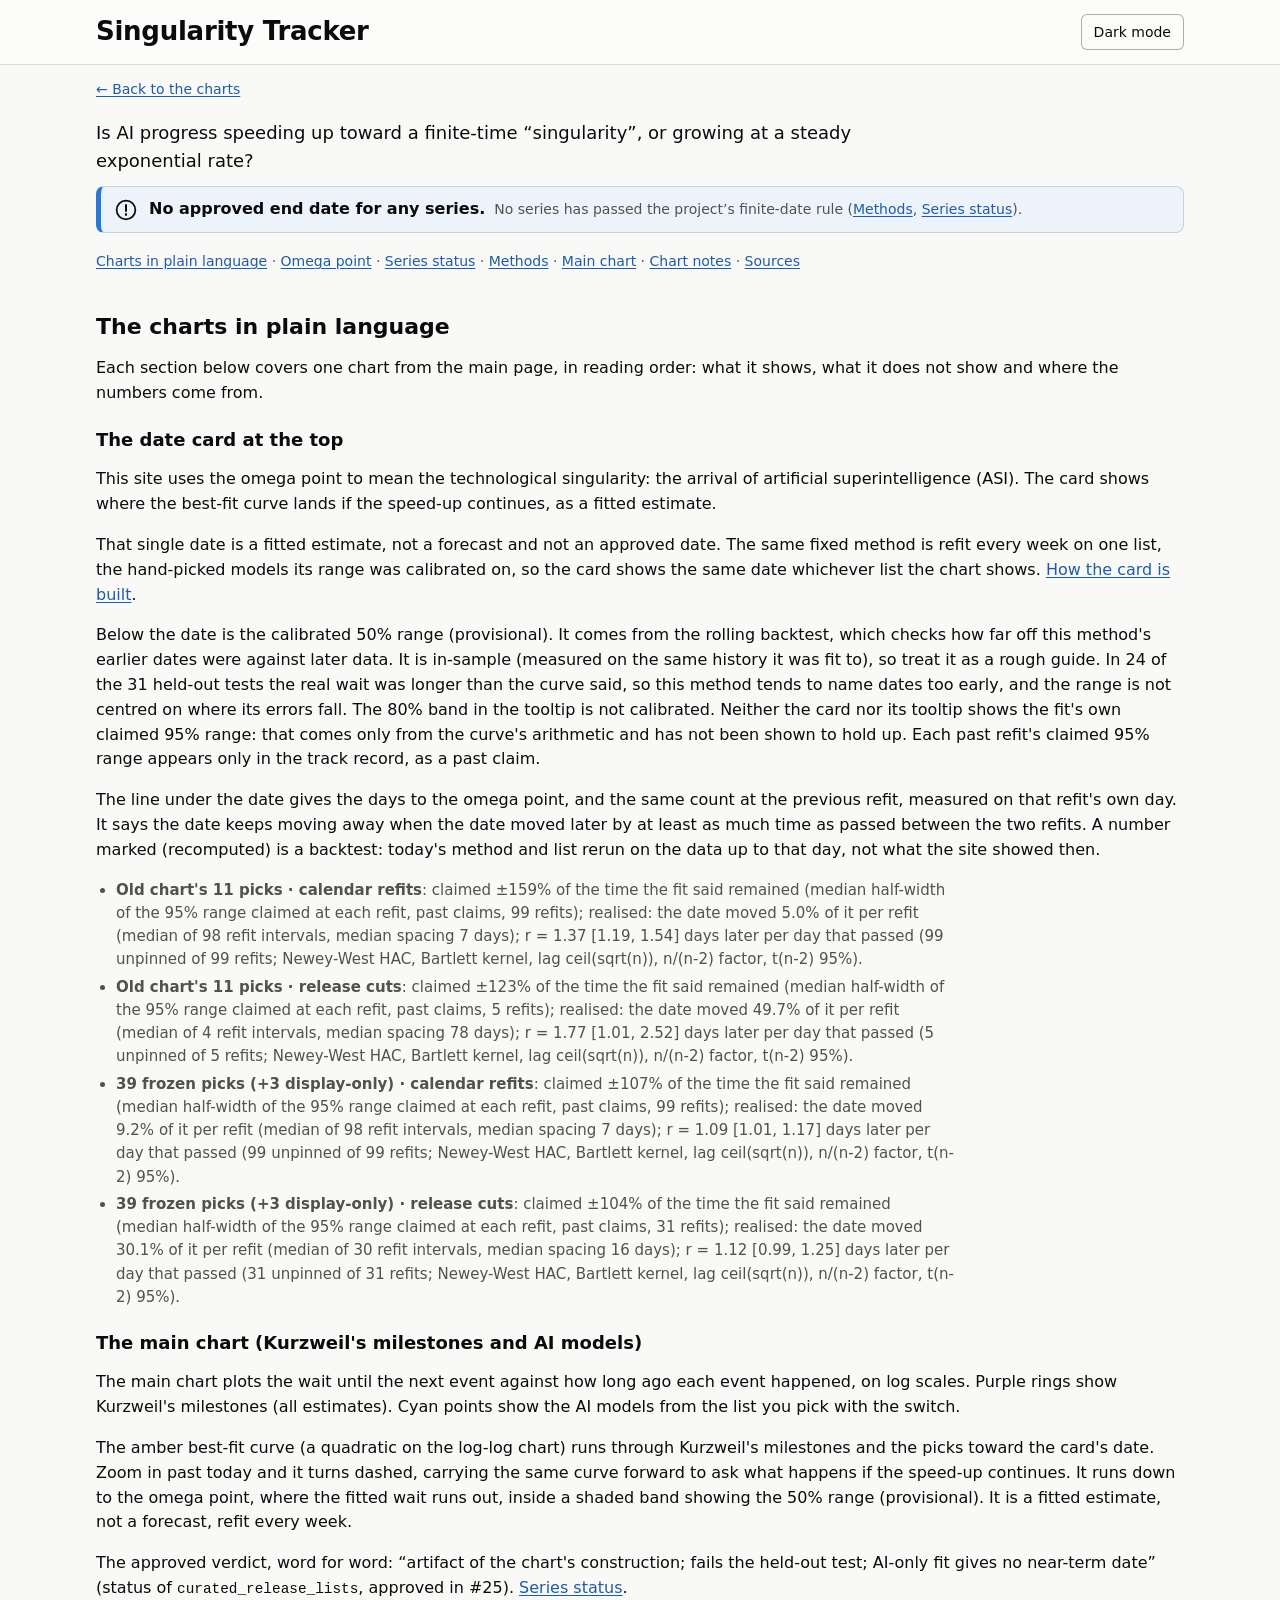
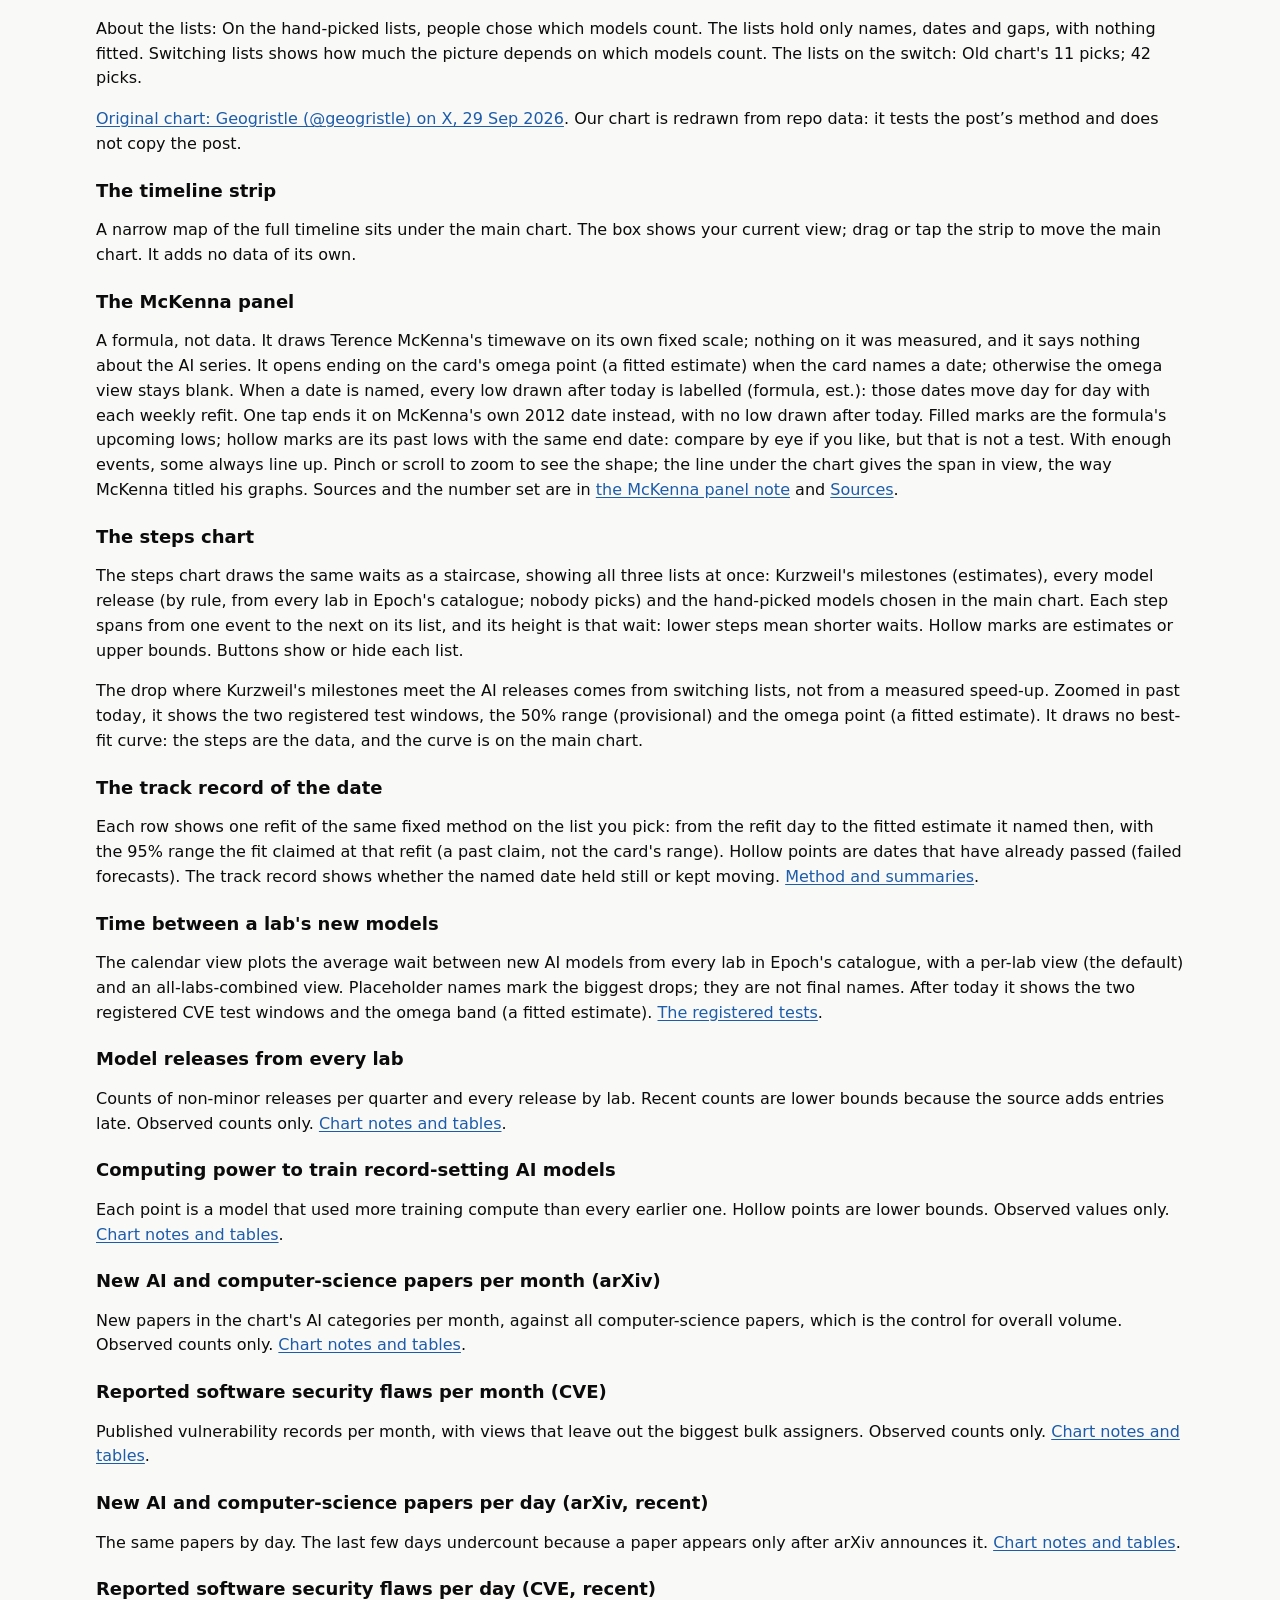
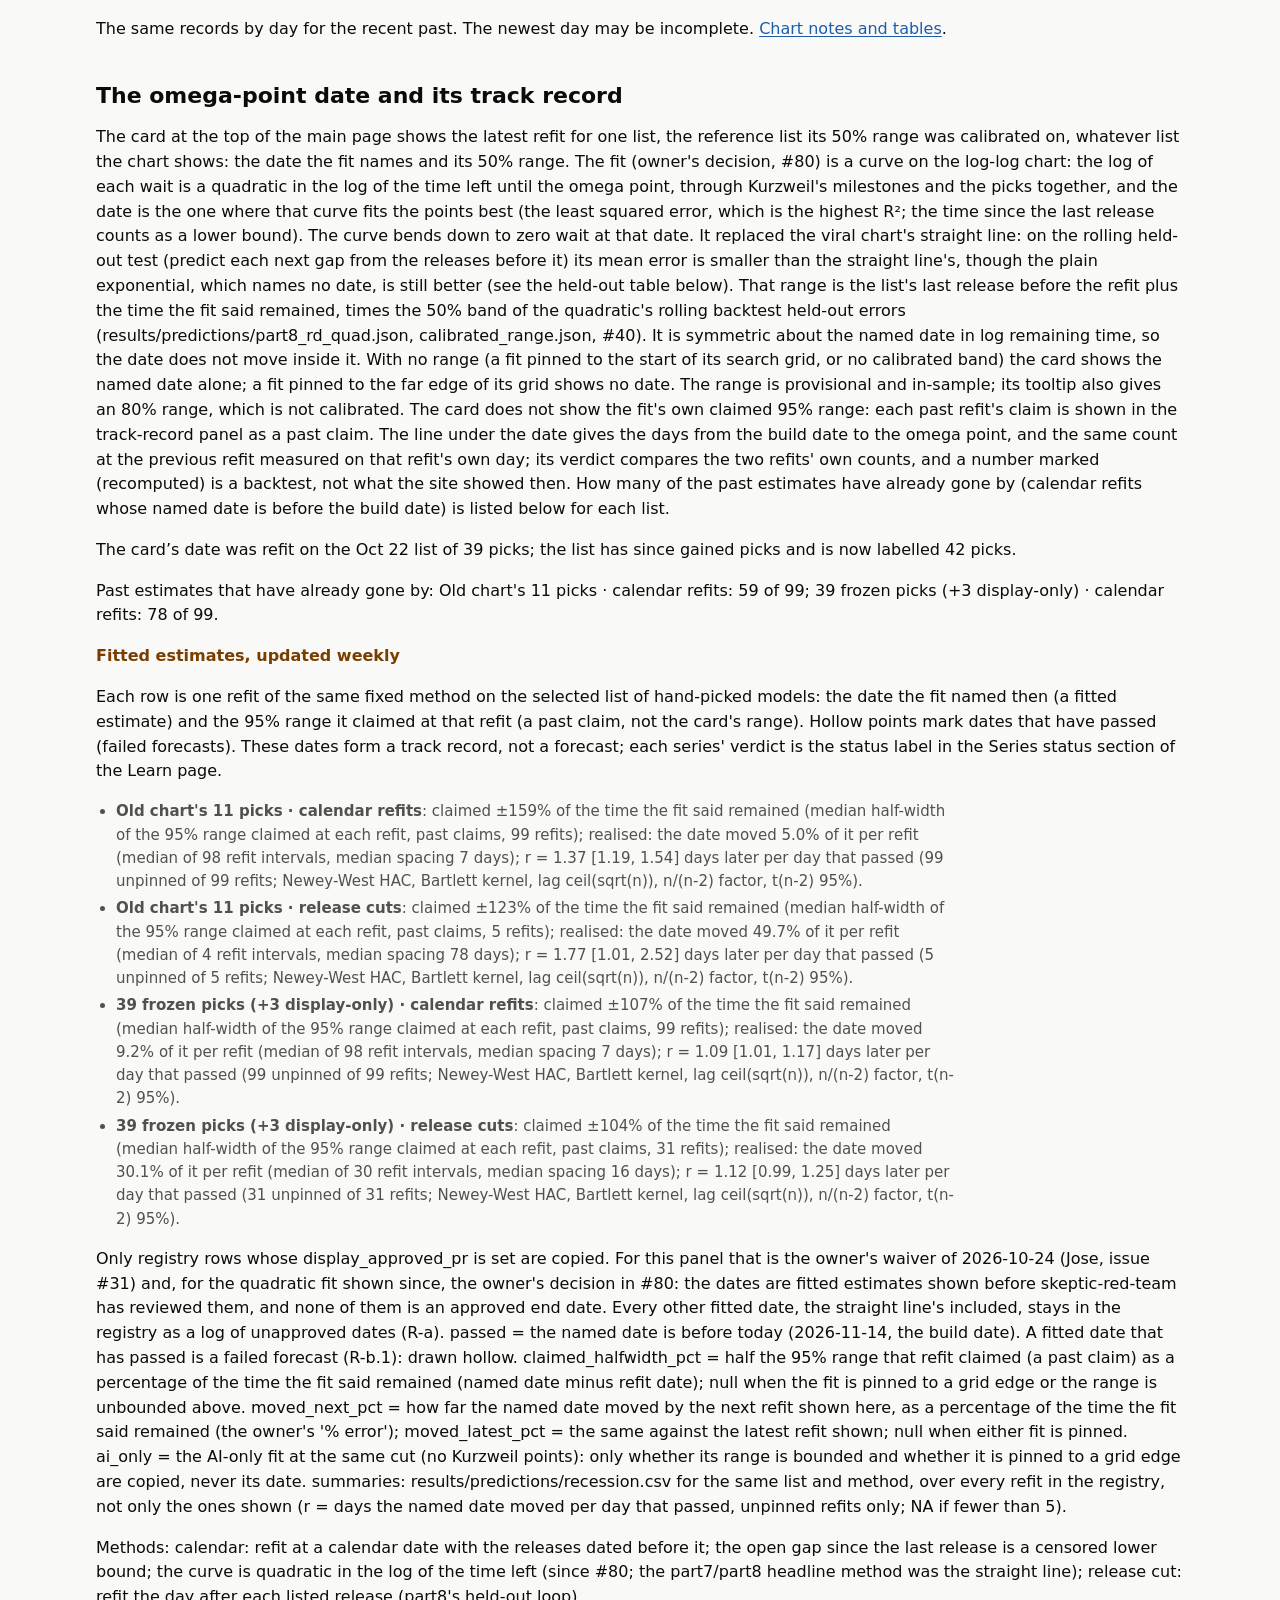
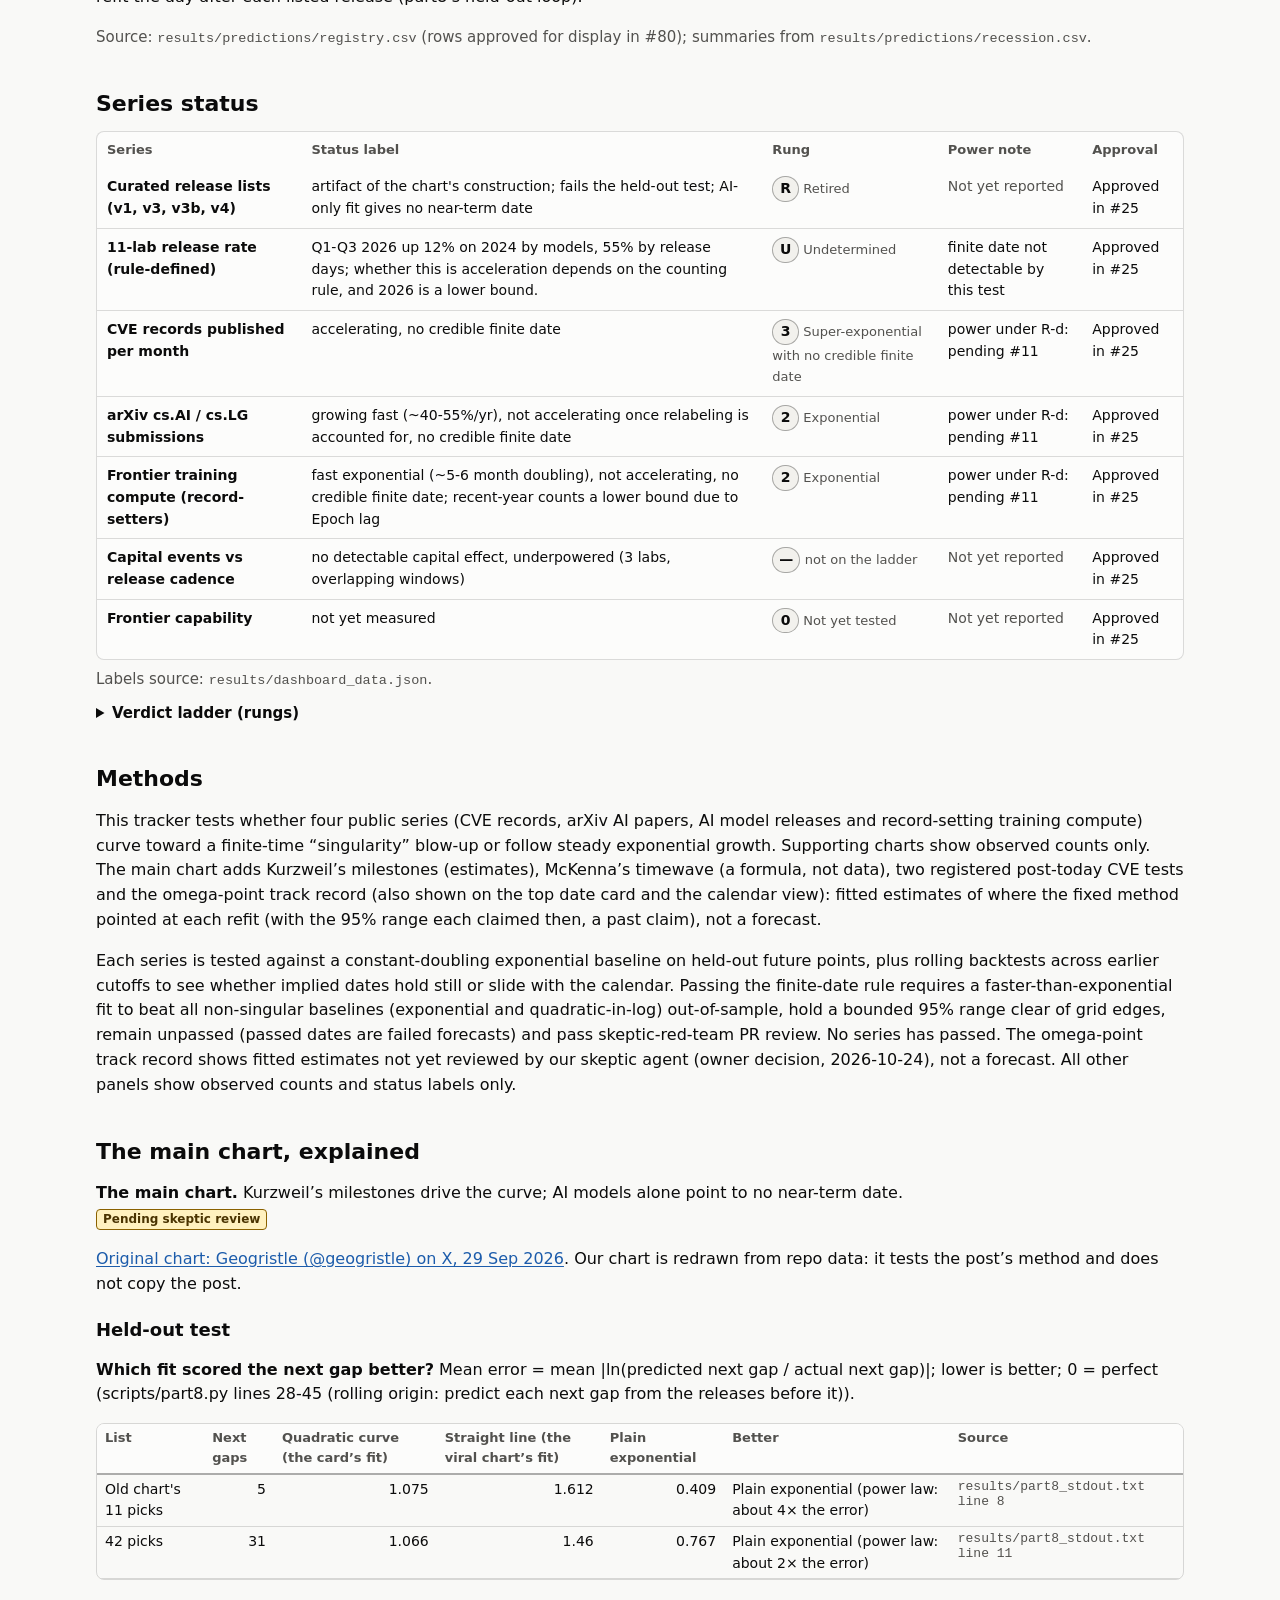
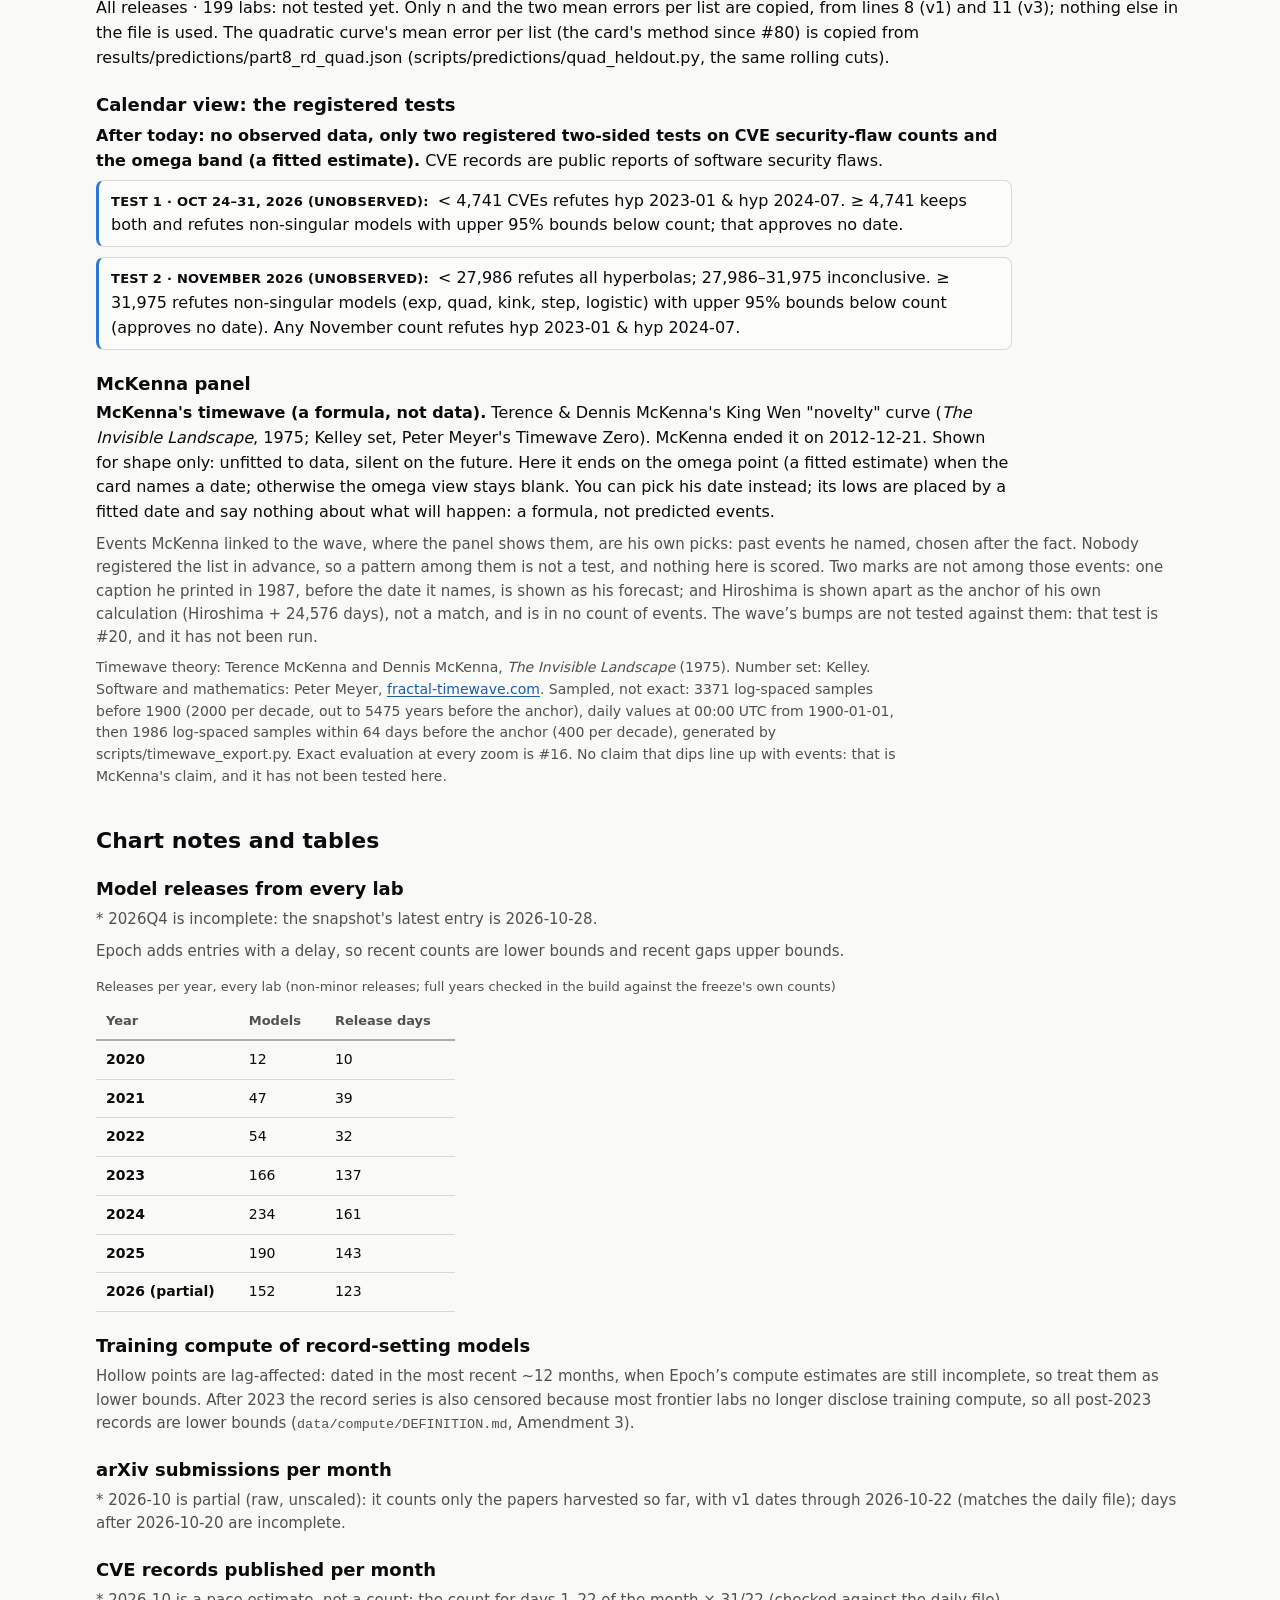
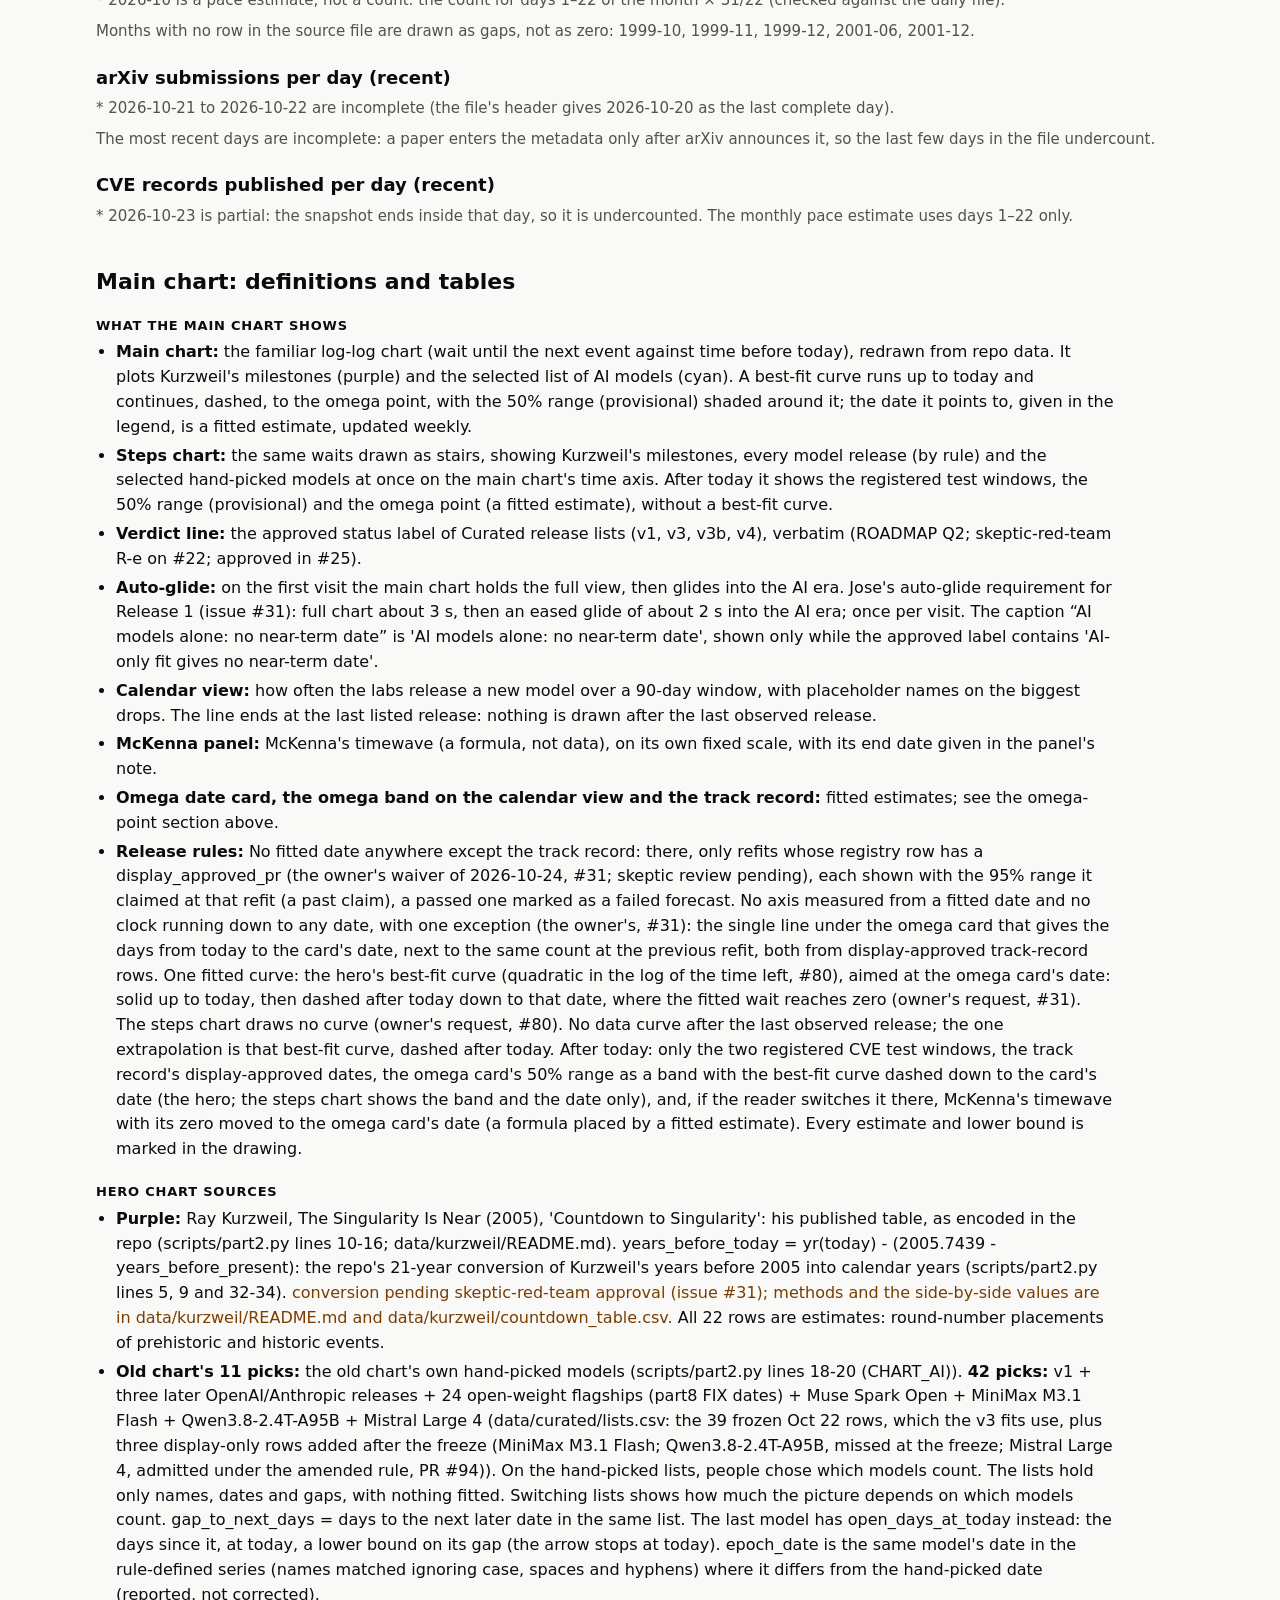
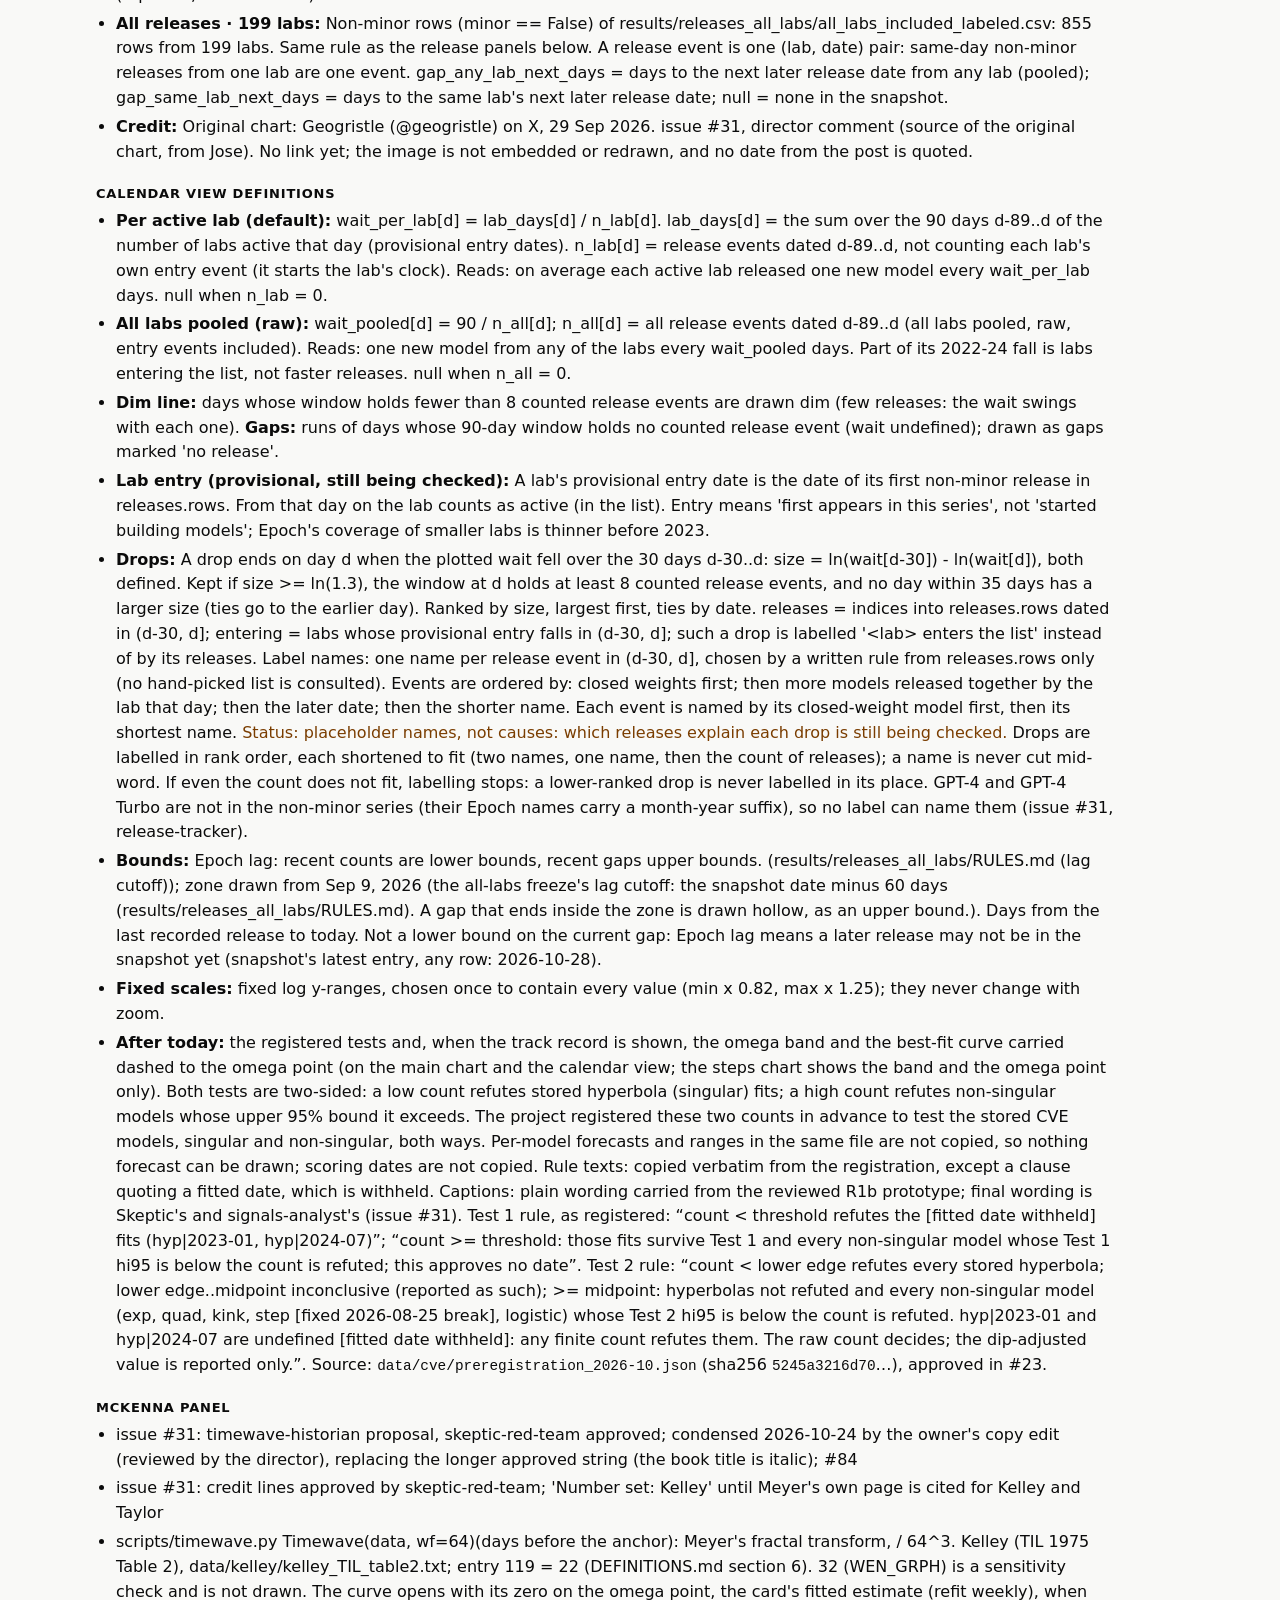
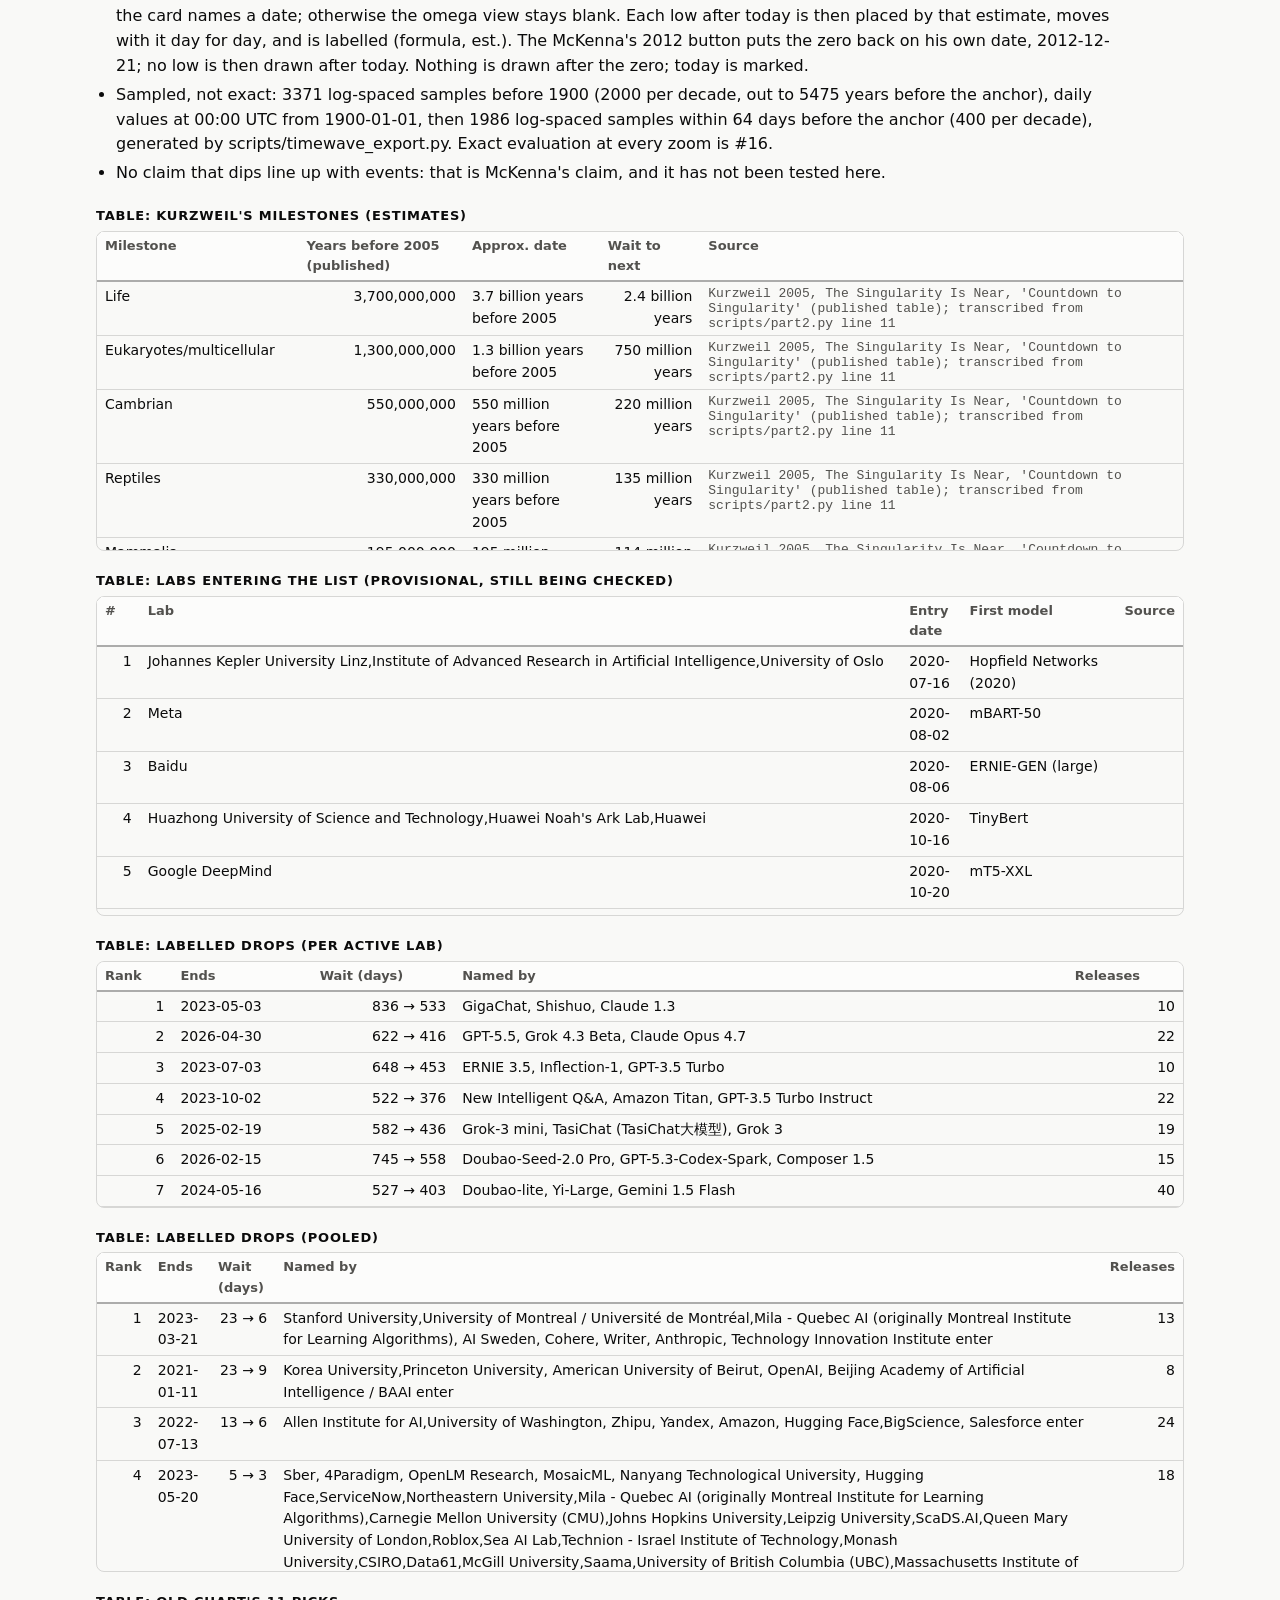
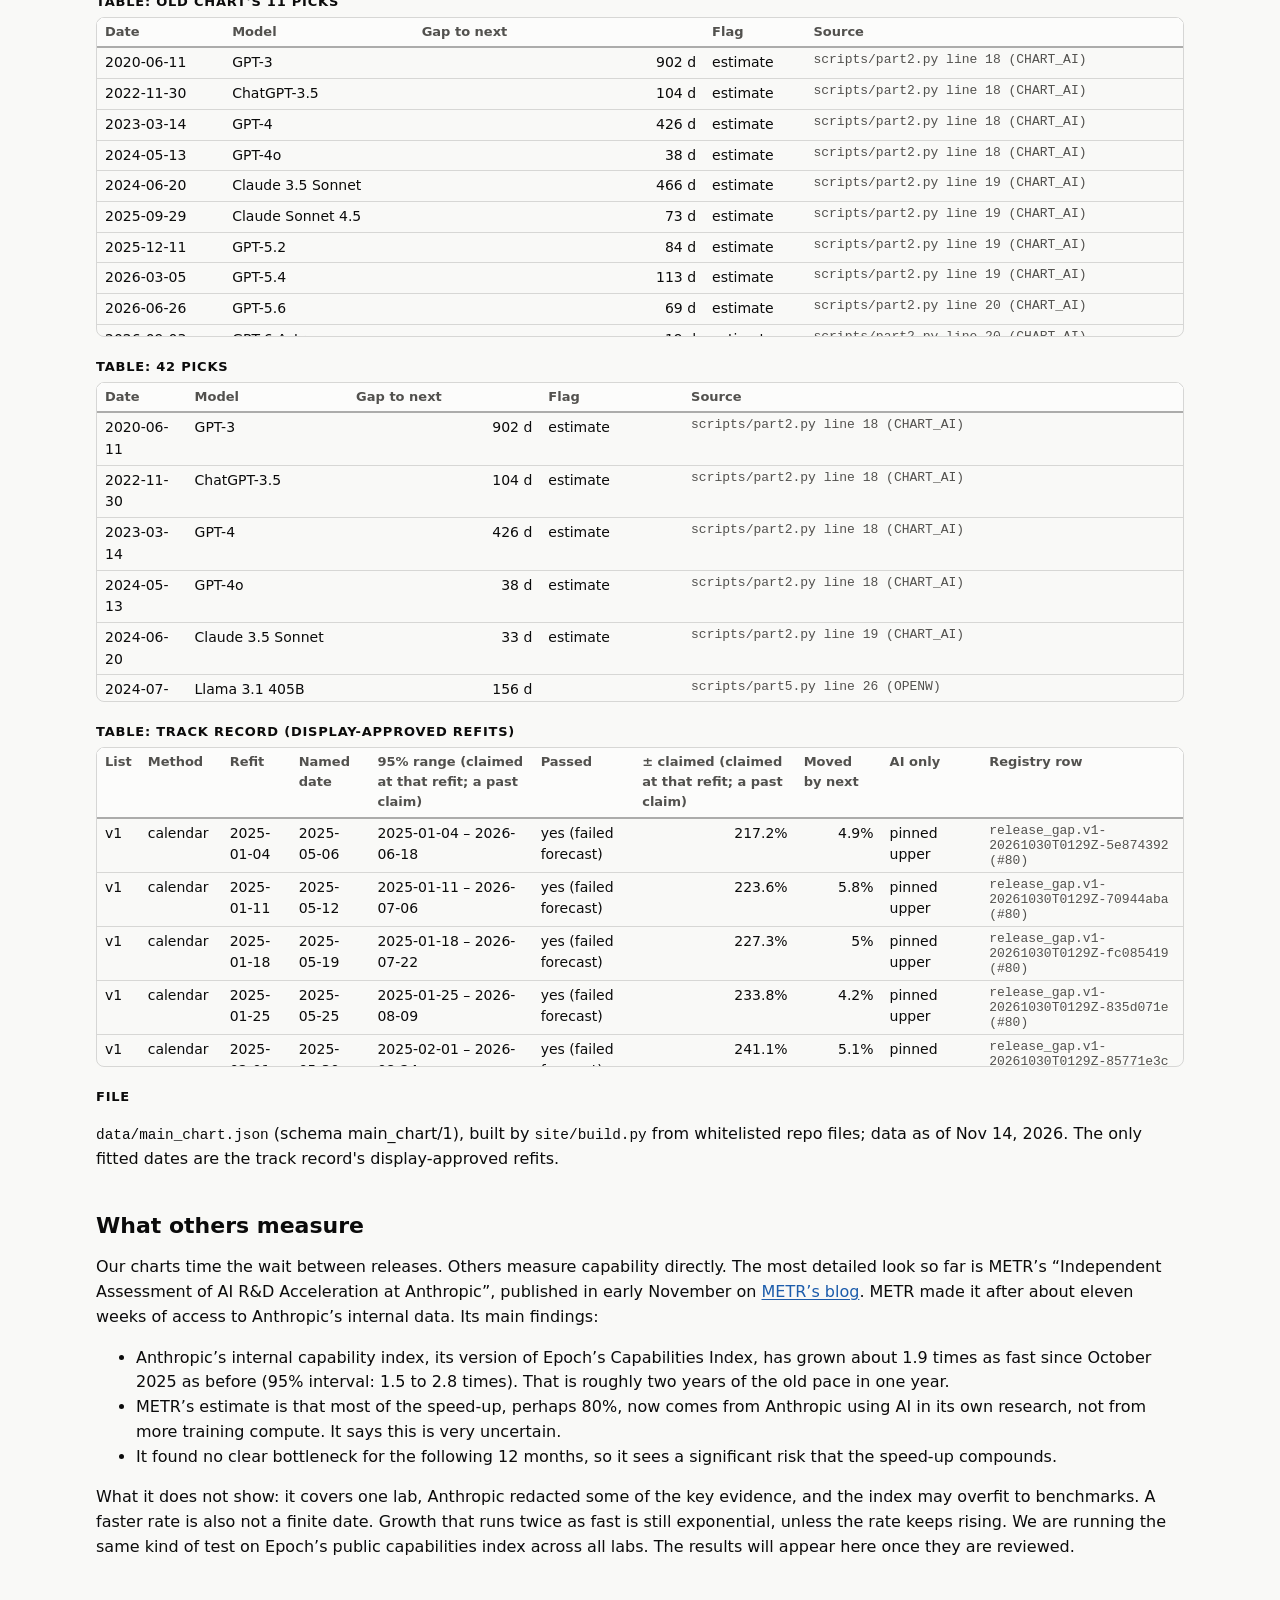
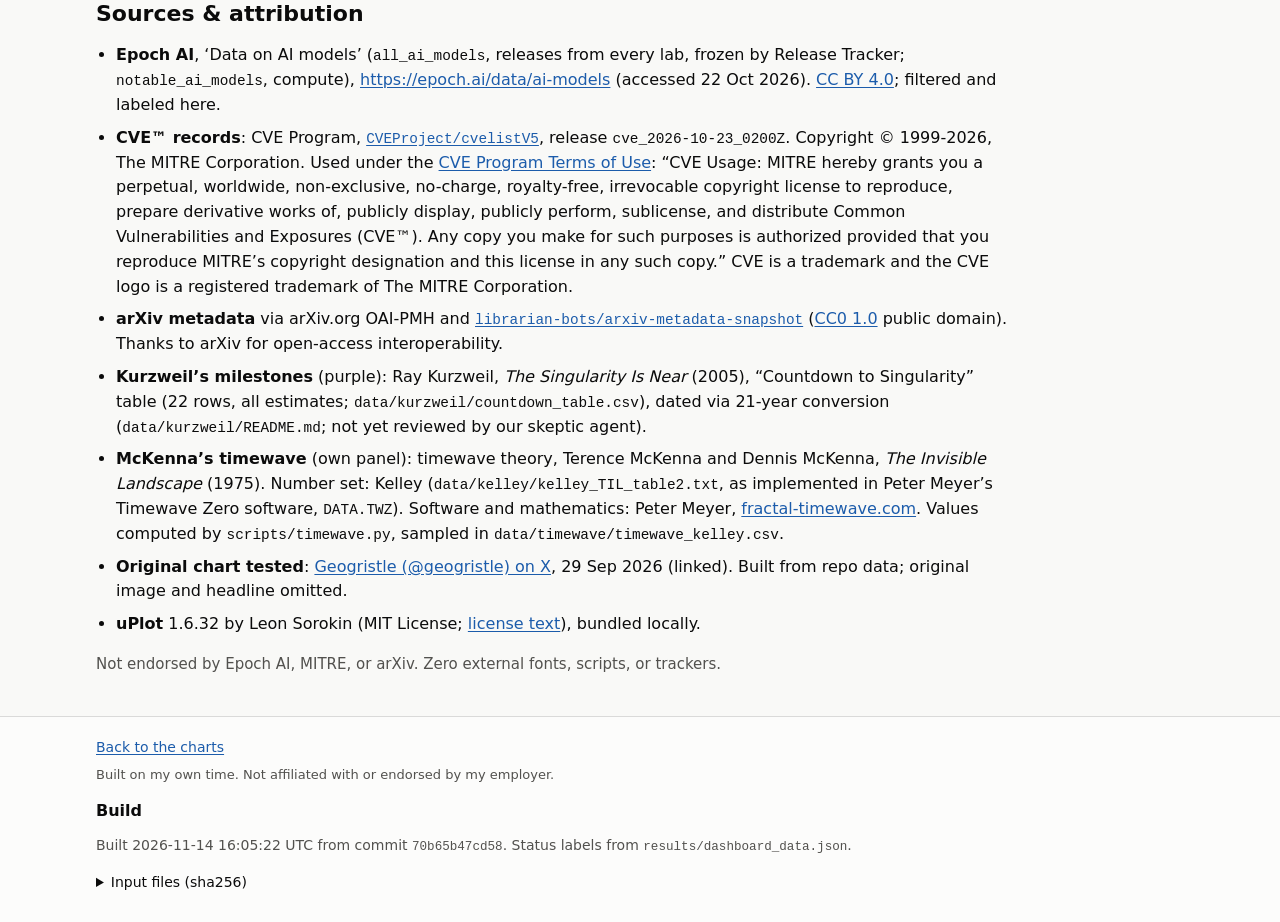
==== commit 2b94fc1f: "Publish site build from fabreu08/singularity-tracker@70b65b47cd58b76d537a5791085178ea69b01d8b" ====
--- a/learn.html
+++ b/learn.html
@@ -58,25 +58,25 @@
     <p data-awaiting-skeptic="true">That single date is a fitted estimate, not a forecast and not an approved date. The same fixed method is refit every week on one list, the hand-picked models its range was calibrated on, so the card shows the same date whichever list the chart shows. <a href="#omega">How the card is built</a>.</p>
     <p data-awaiting-skeptic="true">Below the date is the calibrated 50% range (provisional). It comes from the rolling backtest, which checks how far off this method's earlier dates were against later data. It is in-sample (measured on the same history it was fit to), so treat it as a rough guide. In 24 of the 31 held-out tests the real wait was longer than the curve said, so this method tends to name dates too early, and the range is not centred on where its errors fall. The 80% band in the tooltip is not calibrated. Neither the card nor its tooltip shows the fit's own claimed 95% range: that comes only from the curve's arithmetic and has not been shown to hold up. Each past refit's claimed 95% range appears only in the track record, as a past claim.</p>
     <p data-awaiting-skeptic="true">The line under the date gives the days to the omega point, and the same count at the previous refit, measured on that refit's own day. It says the date keeps moving away when the date moved later by at least as much time as passed between the two refits. A number marked (recomputed) is a backtest: today's method and list rerun on the data up to that day, not what the site showed then.</p>
-    <ul class="track-sum" data-awaiting-skeptic="true"><li><b>Old chart&#x27;s 11 picks · calendar refits</b>: claimed &plusmn;166% of the time the fit said remained (median half-width of the 95% range claimed at each refit, past claims, 98 refits); realised: the date moved 5.0% of it per refit (median of 97 refit intervals, median spacing 7 days); r = 1.38 [1.20, 1.55] days later per day that passed (98 unpinned of 98 refits; Newey-West HAC, Bartlett kernel, lag ceil(sqrt(n)), n/(n-2) factor, t(n-2) 95%).</li><li><b>Old chart&#x27;s 11 picks · release cuts</b>: claimed &plusmn;123% of the time the fit said remained (median half-width of the 95% range claimed at each refit, past claims, 5 refits); realised: the date moved 49.7% of it per refit (median of 4 refit intervals, median spacing 78 days); r = 1.77 [1.01, 2.52] days later per day that passed (5 unpinned of 5 refits; Newey-West HAC, Bartlett kernel, lag ceil(sqrt(n)), n/(n-2) factor, t(n-2) 95%).</li><li><b>41 picks · calendar refits</b>: claimed &plusmn;107% of the time the fit said remained (median half-width of the 95% range claimed at each refit, past claims, 98 refits); realised: the date moved 9.3% of it per refit (median of 97 refit intervals, median spacing 7 days); r = 1.09 [1.01, 1.17] days later per day that passed (98 unpinned of 98 refits; Newey-West HAC, Bartlett kernel, lag ceil(sqrt(n)), n/(n-2) factor, t(n-2) 95%).</li><li><b>41 picks · release cuts</b>: claimed &plusmn;104% of the time the fit said remained (median half-width of the 95% range claimed at each refit, past claims, 31 refits); realised: the date moved 30.1% of it per refit (median of 30 refit intervals, median spacing 16 days); r = 1.12 [0.99, 1.25] days later per day that passed (31 unpinned of 31 refits; Newey-West HAC, Bartlett kernel, lag ceil(sqrt(n)), n/(n-2) factor, t(n-2) 95%).</li></ul>
+    <ul class="track-sum" data-awaiting-skeptic="true"><li><b>Old chart&#x27;s 11 picks · calendar refits</b>: claimed &plusmn;159% of the time the fit said remained (median half-width of the 95% range claimed at each refit, past claims, 99 refits); realised: the date moved 5.0% of it per refit (median of 98 refit intervals, median spacing 7 days); r = 1.37 [1.19, 1.54] days later per day that passed (99 unpinned of 99 refits; Newey-West HAC, Bartlett kernel, lag ceil(sqrt(n)), n/(n-2) factor, t(n-2) 95%).</li><li><b>Old chart&#x27;s 11 picks · release cuts</b>: claimed &plusmn;123% of the time the fit said remained (median half-width of the 95% range claimed at each refit, past claims, 5 refits); realised: the date moved 49.7% of it per refit (median of 4 refit intervals, median spacing 78 days); r = 1.77 [1.01, 2.52] days later per day that passed (5 unpinned of 5 refits; Newey-West HAC, Bartlett kernel, lag ceil(sqrt(n)), n/(n-2) factor, t(n-2) 95%).</li><li><b>39 frozen picks (+3 display-only) · calendar refits</b>: claimed &plusmn;107% of the time the fit said remained (median half-width of the 95% range claimed at each refit, past claims, 99 refits); realised: the date moved 9.2% of it per refit (median of 98 refit intervals, median spacing 7 days); r = 1.09 [1.01, 1.17] days later per day that passed (99 unpinned of 99 refits; Newey-West HAC, Bartlett kernel, lag ceil(sqrt(n)), n/(n-2) factor, t(n-2) 95%).</li><li><b>39 frozen picks (+3 display-only) · release cuts</b>: claimed &plusmn;104% of the time the fit said remained (median half-width of the 95% range claimed at each refit, past claims, 31 refits); realised: the date moved 30.1% of it per refit (median of 30 refit intervals, median spacing 16 days); r = 1.12 [0.99, 1.25] days later per day that passed (31 unpinned of 31 refits; Newey-West HAC, Bartlett kernel, lag ceil(sqrt(n)), n/(n-2) factor, t(n-2) 95%).</li></ul>
     <h3 id="g-hero">The main chart (Kurzweil&#x27;s milestones and AI models)</h3>
     <p data-awaiting-skeptic="true">The main chart plots the wait until the next event against how long ago each event happened, on log scales. Purple rings show Kurzweil's milestones (all estimates). Cyan points show the AI models from the list you pick with the switch.</p>
     <p data-awaiting-skeptic="true">The amber best-fit curve (a quadratic on the log-log chart) runs through Kurzweil's milestones and the picks toward the card's date. Zoom in past today and it turns dashed, carrying the same curve forward to ask what happens if the speed-up continues. It runs down to the omega point, where the fitted wait runs out, inside a shaded band showing the 50% range (provisional). It is a fitted estimate, not a forecast, refit every week.</p>
     <p data-awaiting-skeptic="true">The approved verdict, word for word: &ldquo;artifact of the chart&#x27;s construction; fails the held-out test; AI-only fit gives no near-term date&rdquo; (status of <code>curated_release_lists</code>, approved in #25). <a href="#status">Series status</a>.</p>
-    <p data-awaiting-skeptic="true">About the lists: On the hand-picked lists, people chose which models count. The lists hold only names, dates and gaps, with nothing fitted. Switching lists shows how much the picture depends on which models count. The lists on the switch: Old chart&#x27;s 11 picks; 41 picks.</p>
+    <p data-awaiting-skeptic="true">About the lists: On the hand-picked lists, people chose which models count. The lists hold only names, dates and gaps, with nothing fitted. Switching lists shows how much the picture depends on which models count. The lists on the switch: Old chart&#x27;s 11 picks; 42 picks.</p>
     <p data-awaiting-skeptic="true"><a href="https://x.com/geogristle/status/2105113398774211025">Original chart: Geogristle (@geogristle) on X, 29 Sep 2026</a>. Our chart is redrawn from repo data: it tests the post&rsquo;s method and does not copy the post.</p>
     <h3 id="g-deep">The timeline strip</h3>
     <p data-awaiting-skeptic="true">A narrow map of the full timeline sits under the main chart. The box shows your current view; drag or tap the strip to move the main chart. It adds no data of its own.</p>
     <h3 id="g-timewave">The McKenna panel</h3>
-    <p data-awaiting-skeptic="true">A formula, not data. It draws Terence McKenna's timewave on its own fixed scale; nothing on it was measured, and it says nothing about the AI series. You can end it on the card's omega point (a fitted estimate) or on McKenna's own 2012 date. Filled marks are the formula's upcoming lows; hollow marks are its past lows with the same end date, so you can hold them against what happened then. Lining lows up with events by eye is not a test: with enough events, some always line up. Pinch or scroll to zoom in and hunt for dates; the line under the chart gives the span in view, the way McKenna titled his graphs. Sources and the number set are in <a href="#timewave">the McKenna panel note</a> and <a href="#sources">Sources</a>.</p>
+    <p data-awaiting-skeptic="true">A formula, not data. It draws Terence McKenna's timewave on its own fixed scale; nothing on it was measured, and it says nothing about the AI series. It opens ending on the card's omega point (a fitted estimate) when the card names a date; otherwise the omega view stays blank. When a date is named, every low drawn after today is labelled (formula, est.): those dates move day for day with each weekly refit. One tap ends it on McKenna's own 2012 date instead, with no low drawn after today. Filled marks are the formula's upcoming lows; hollow marks are its past lows with the same end date: compare by eye if you like, but that is not a test. With enough events, some always line up. Pinch or scroll to zoom to see the shape; the line under the chart gives the span in view, the way McKenna titled his graphs. Sources and the number set are in <a href="#timewave">the McKenna panel note</a> and <a href="#sources">Sources</a>.</p>
     <h3 id="g-steps">The steps chart</h3>
-    <p data-awaiting-skeptic="true">The steps chart draws the same waits as a staircase, showing all three lists at once: Kurzweil's milestones (estimates), every model release (by rule, from the 11 labs; nobody picks) and the hand-picked models chosen in the main chart. Each step spans from one event to the next on its list, and its height is that wait: lower steps mean shorter waits. Hollow marks are estimates or upper bounds. Buttons show or hide each list.</p>
+    <p data-awaiting-skeptic="true">The steps chart draws the same waits as a staircase, showing all three lists at once: Kurzweil's milestones (estimates), every model release (by rule, from every lab in Epoch's catalogue; nobody picks) and the hand-picked models chosen in the main chart. Each step spans from one event to the next on its list, and its height is that wait: lower steps mean shorter waits. Hollow marks are estimates or upper bounds. Buttons show or hide each list.</p>
     <p data-awaiting-skeptic="true">The drop where Kurzweil's milestones meet the AI releases comes from switching lists, not from a measured speed-up. Zoomed in past today, it shows the two registered test windows, the 50% range (provisional) and the omega point (a fitted estimate). It draws no best-fit curve: the steps are the data, and the curve is on the main chart.</p>
     <h3 id="g-track">The track record of the date</h3>
     <p data-awaiting-skeptic="true">Each row shows one refit of the same fixed method on the list you pick: from the refit day to the fitted estimate it named then, with the 95% range the fit claimed at that refit (a past claim, not the card's range). Hollow points are dates that have already passed (failed forecasts). The track record shows whether the named date held still or kept moving. <a href="#omega">Method and summaries</a>.</p>
     <h3 id="g-calendar">Time between a lab&#x27;s new models</h3>
-    <p data-awaiting-skeptic="true">The calendar view plots the average wait between new AI models from the 11 labs, with a per-lab view (the default) and an all-labs-combined view. Placeholder names mark the biggest drops; they are not final names. After today it shows the two registered CVE test windows and the omega band (a fitted estimate). <a href="#tests">The registered tests</a>.</p>
-    <h3 id="g-releases">Model releases from 11 labs</h3>
+    <p data-awaiting-skeptic="true">The calendar view plots the average wait between new AI models from every lab in Epoch's catalogue, with a per-lab view (the default) and an all-labs-combined view. Placeholder names mark the biggest drops; they are not final names. After today it shows the two registered CVE test windows and the omega band (a fitted estimate). <a href="#tests">The registered tests</a>.</p>
+    <h3 id="g-releases">Model releases from every lab</h3>
     <p data-awaiting-skeptic="true">Counts of non-minor releases per quarter and every release by lab. Recent counts are lower bounds because the source adds entries late. Observed counts only. <a href="#tables">Chart notes and tables</a>.</p>
     <h3 id="g-compute">Computing power to train record-setting AI models</h3>
     <p data-awaiting-skeptic="true">Each point is a model that used more training compute than every earlier one. Hollow points are lower bounds. Observed values only. <a href="#tables">Chart notes and tables</a>.</p>
@@ -93,12 +93,12 @@
   <section id="omega" aria-labelledby="h-omega">
     <h2 id="h-omega">The omega-point date and its track record</h2>
     <p data-awaiting-skeptic="true">The card at the top of the main page shows the latest refit for one list, the reference list its 50% range was calibrated on, whatever list the chart shows: the date the fit names and its 50% range. The fit (owner&#x27;s decision, #80) is a curve on the log-log chart: the log of each wait is a quadratic in the log of the time left until the omega point, through Kurzweil&#x27;s milestones and the picks together, and the date is the one where that curve fits the points best (the least squared error, which is the highest R²; the time since the last release counts as a lower bound). The curve bends down to zero wait at that date. It replaced the viral chart&#x27;s straight line: on the rolling held-out test (predict each next gap from the releases before it) its mean error is smaller than the straight line&#x27;s, though the plain exponential, which names no date, is still better (see the held-out table below). That range is the list&#x27;s last release before the refit plus the time the fit said remained, times the 50% band of the quadratic&#x27;s rolling backtest held-out errors (results/predictions/part8_rd_quad.json, calibrated_range.json, #40). It is symmetric about the named date in log remaining time, so the date does not move inside it. With no range (a fit pinned to the start of its search grid, or no calibrated band) the card shows the named date alone; a fit pinned to the far edge of its grid shows no date. The range is provisional and in-sample; its tooltip also gives an 80% range, which is not calibrated. The card does not show the fit&#x27;s own claimed 95% range: each past refit&#x27;s claim is shown in the track-record panel as a past claim. The line under the date gives the days from the build date to the omega point, and the same count at the previous refit measured on that refit&#x27;s own day; its verdict compares the two refits&#x27; own counts, and a number marked (recomputed) is a backtest, not what the site showed then. How many of the past estimates have already gone by (calendar refits whose named date is before the build date) is listed below for each list.</p>
-    <p data-awaiting-skeptic="true">The card’s date was refit on the Oct 22 list of 39 picks; the list has since gained picks and is now labelled 41 picks.</p>
-    <p>Past estimates that have already gone by: Old chart&#x27;s 11 picks · calendar refits: 58 of 98; 41 picks · calendar refits: 77 of 98.</p>
+    <p data-awaiting-skeptic="true">The card’s date was refit on the Oct 22 list of 39 picks; the list has since gained picks and is now labelled 42 picks.</p>
+    <p>Past estimates that have already gone by: Old chart&#x27;s 11 picks · calendar refits: 59 of 99; 39 frozen picks (+3 display-only) · calendar refits: 78 of 99.</p>
     <p class="lt-caption" id="learn-track-caption">Fitted estimates, updated weekly</p>
     <p data-awaiting-skeptic="true">Each row is one refit of the same fixed method on the selected list of hand-picked models: the date the fit named then (a fitted estimate) and the 95% range it claimed at that refit (a past claim, not the card&#x27;s range). Hollow points mark dates that have passed (failed forecasts). These dates form a track record, not a forecast; each series&#x27; verdict is the status label in the Series status section of the Learn page.</p>
-    <ul class="track-sum"><li><b>Old chart&#x27;s 11 picks · calendar refits</b>: claimed &plusmn;166% of the time the fit said remained (median half-width of the 95% range claimed at each refit, past claims, 98 refits); realised: the date moved 5.0% of it per refit (median of 97 refit intervals, median spacing 7 days); r = 1.38 [1.20, 1.55] days later per day that passed (98 unpinned of 98 refits; Newey-West HAC, Bartlett kernel, lag ceil(sqrt(n)), n/(n-2) factor, t(n-2) 95%).</li><li><b>Old chart&#x27;s 11 picks · release cuts</b>: claimed &plusmn;123% of the time the fit said remained (median half-width of the 95% range claimed at each refit, past claims, 5 refits); realised: the date moved 49.7% of it per refit (median of 4 refit intervals, median spacing 78 days); r = 1.77 [1.01, 2.52] days later per day that passed (5 unpinned of 5 refits; Newey-West HAC, Bartlett kernel, lag ceil(sqrt(n)), n/(n-2) factor, t(n-2) 95%).</li><li><b>41 picks · calendar refits</b>: claimed &plusmn;107% of the time the fit said remained (median half-width of the 95% range claimed at each refit, past claims, 98 refits); realised: the date moved 9.3% of it per refit (median of 97 refit intervals, median spacing 7 days); r = 1.09 [1.01, 1.17] days later per day that passed (98 unpinned of 98 refits; Newey-West HAC, Bartlett kernel, lag ceil(sqrt(n)), n/(n-2) factor, t(n-2) 95%).</li><li><b>41 picks · release cuts</b>: claimed &plusmn;104% of the time the fit said remained (median half-width of the 95% range claimed at each refit, past claims, 31 refits); realised: the date moved 30.1% of it per refit (median of 30 refit intervals, median spacing 16 days); r = 1.12 [0.99, 1.25] days later per day that passed (31 unpinned of 31 refits; Newey-West HAC, Bartlett kernel, lag ceil(sqrt(n)), n/(n-2) factor, t(n-2) 95%).</li></ul>
-    <p>Only registry rows whose display_approved_pr is set are copied. For this panel that is the owner&#x27;s waiver of 2026-10-24 (Jose, issue #31) and, for the quadratic fit shown since, the owner&#x27;s decision in #80: the dates are fitted estimates shown before skeptic-red-team has reviewed them, and none of them is an approved end date. Every other fitted date, the straight line&#x27;s included, stays in the registry as a log of unapproved dates (R-a). passed = the named date is before today (2026-11-02, the build date). A fitted date that has passed is a failed forecast (R-b.1): drawn hollow. claimed_halfwidth_pct = half the 95% range that refit claimed (a past claim) as a percentage of the time the fit said remained (named date minus refit date); null when the fit is pinned to a grid edge or the range is unbounded above. moved_next_pct = how far the named date moved by the next refit shown here, as a percentage of the time the fit said remained (the owner&#x27;s &#x27;% error&#x27;); moved_latest_pct = the same against the latest refit shown; null when either fit is pinned. ai_only = the AI-only fit at the same cut (no Kurzweil points): only whether its range is bounded and whether it is pinned to a grid edge are copied, never its date. summaries: results/predictions/recession.csv for the same list and method, over every refit in the registry, not only the ones shown (r = days the named date moved per day that passed, unpinned refits only; NA if fewer than 5).</p>
+    <ul class="track-sum"><li><b>Old chart&#x27;s 11 picks · calendar refits</b>: claimed &plusmn;159% of the time the fit said remained (median half-width of the 95% range claimed at each refit, past claims, 99 refits); realised: the date moved 5.0% of it per refit (median of 98 refit intervals, median spacing 7 days); r = 1.37 [1.19, 1.54] days later per day that passed (99 unpinned of 99 refits; Newey-West HAC, Bartlett kernel, lag ceil(sqrt(n)), n/(n-2) factor, t(n-2) 95%).</li><li><b>Old chart&#x27;s 11 picks · release cuts</b>: claimed &plusmn;123% of the time the fit said remained (median half-width of the 95% range claimed at each refit, past claims, 5 refits); realised: the date moved 49.7% of it per refit (median of 4 refit intervals, median spacing 78 days); r = 1.77 [1.01, 2.52] days later per day that passed (5 unpinned of 5 refits; Newey-West HAC, Bartlett kernel, lag ceil(sqrt(n)), n/(n-2) factor, t(n-2) 95%).</li><li><b>39 frozen picks (+3 display-only) · calendar refits</b>: claimed &plusmn;107% of the time the fit said remained (median half-width of the 95% range claimed at each refit, past claims, 99 refits); realised: the date moved 9.2% of it per refit (median of 98 refit intervals, median spacing 7 days); r = 1.09 [1.01, 1.17] days later per day that passed (99 unpinned of 99 refits; Newey-West HAC, Bartlett kernel, lag ceil(sqrt(n)), n/(n-2) factor, t(n-2) 95%).</li><li><b>39 frozen picks (+3 display-only) · release cuts</b>: claimed &plusmn;104% of the time the fit said remained (median half-width of the 95% range claimed at each refit, past claims, 31 refits); realised: the date moved 30.1% of it per refit (median of 30 refit intervals, median spacing 16 days); r = 1.12 [0.99, 1.25] days later per day that passed (31 unpinned of 31 refits; Newey-West HAC, Bartlett kernel, lag ceil(sqrt(n)), n/(n-2) factor, t(n-2) 95%).</li></ul>
+    <p>Only registry rows whose display_approved_pr is set are copied. For this panel that is the owner&#x27;s waiver of 2026-10-24 (Jose, issue #31) and, for the quadratic fit shown since, the owner&#x27;s decision in #80: the dates are fitted estimates shown before skeptic-red-team has reviewed them, and none of them is an approved end date. Every other fitted date, the straight line&#x27;s included, stays in the registry as a log of unapproved dates (R-a). passed = the named date is before today (2026-11-14, the build date). A fitted date that has passed is a failed forecast (R-b.1): drawn hollow. claimed_halfwidth_pct = half the 95% range that refit claimed (a past claim) as a percentage of the time the fit said remained (named date minus refit date); null when the fit is pinned to a grid edge or the range is unbounded above. moved_next_pct = how far the named date moved by the next refit shown here, as a percentage of the time the fit said remained (the owner&#x27;s &#x27;% error&#x27;); moved_latest_pct = the same against the latest refit shown; null when either fit is pinned. ai_only = the AI-only fit at the same cut (no Kurzweil points): only whether its range is bounded and whether it is pinned to a grid edge are copied, never its date. summaries: results/predictions/recession.csv for the same list and method, over every refit in the registry, not only the ones shown (r = days the named date moved per day that passed, unpinned refits only; NA if fewer than 5).</p>
     <p>Methods: calendar: refit at a calendar date with the releases dated before it; the open gap since the last release is a censored lower bound; the curve is quadratic in the log of the time left (since #80; the part7/part8 headline method was the straight line); release cut: refit the day after each listed release (part8&#x27;s held-out loop).</p>
     <p class="note">Source: <code>results/predictions/registry.csv</code> (rows approved for display in #80); summaries from <code>results/predictions/recession.csv</code>.</p>
   </section>
@@ -141,7 +141,7 @@
 
   <section id="methods" aria-labelledby="h-methods">
     <h2 id="h-methods">Methods</h2>
-    <p>This tracker tests whether four public series (CVE records, arXiv AI papers, 11-lab model releases and
+    <p>This tracker tests whether four public series (CVE records, arXiv AI papers, AI model releases and
     record-setting training compute) curve toward a finite-time &ldquo;singularity&rdquo; blow-up or follow steady
     exponential growth. Supporting charts show observed counts only. The main chart adds Kurzweil&rsquo;s milestones
     (estimates), McKenna&rsquo;s timewave (a formula, not data), two registered post-today CVE tests and the omega-point
@@ -170,7 +170,7 @@
           <li class="lt-item" data-registered-test="test2"><span class="lt-k">Test 2 &middot; November 2026 (unobserved):</span> &lt; 27,986 refutes all hyperbolas; 27,986–31,975 inconclusive. &ge; 31,975 refutes non-singular models (exp, quad, kink, step, logistic) with upper 95% bounds below count (approves no date). Any November count refutes hyp 2023-01 &amp; hyp 2024-07.</li>
         </ul>
     <h3 id="timewave">McKenna panel</h3>
-    <p class="lt-cap"><b>McKenna&#x27;s timewave (a formula, not data).</b> Terence &amp; Dennis McKenna&#x27;s King Wen &quot;novelty&quot; curve (<em>The Invisible Landscape</em>, 1975; Kelley set, Peter Meyer&#x27;s Timewave Zero). McKenna ended it on 2012-12-21. Here it ends on the omega point by default, so its lows show where the formula would put times of novelty before that date: a formula, not predicted events.</p>
+    <p class="lt-cap"><b>McKenna&#x27;s timewave (a formula, not data).</b> Terence &amp; Dennis McKenna&#x27;s King Wen &quot;novelty&quot; curve (<em>The Invisible Landscape</em>, 1975; Kelley set, Peter Meyer&#x27;s Timewave Zero). McKenna ended it on 2012-12-21. Shown for shape only: unfitted to data, silent on the future. Here it ends on the omega point (a fitted estimate) when the card names a date; otherwise the omega view stays blank. You can pick his date instead; its lows are placed by a fitted date and say nothing about what will happen: a formula, not predicted events.</p>
     <p class="note" id="mck-events-note" data-awaiting-skeptic="true">Events McKenna linked to the wave, where the panel shows
       them, are his own picks: past events he named, chosen after the fact. Nobody registered the list in advance, so a pattern
       among them is not a test, and nothing here is scored. Two marks are not among those events: one caption he printed in
@@ -182,22 +182,10 @@
 
   <section id="tables" aria-labelledby="h-tables">
     <h2 id="h-tables">Chart notes and tables</h2>
-    <h3>Model releases from 11 labs</h3>
-<p class="note footnote">* 2026Q4 is incomplete: the snapshot&#x27;s latest entry is 2026-10-17.</p>
+    <h3>Model releases from every lab</h3>
+<p class="note footnote">* 2026Q4 is incomplete: the snapshot&#x27;s latest entry is 2026-10-28.</p>
     <p class="note">Epoch adds entries with a delay, so recent counts are lower bounds and recent gaps upper bounds.</p>
-<p class="table-title" id="q1q3-title">Q1–Q3 totals (non-minor releases; validated in the build against the frozen tables)</p><div class="table-wrap" role="region" aria-labelledby="q1q3-title" tabindex="0"><table class="small-table" aria-labelledby="q1q3-title"><thead><tr><th scope="col">Year</th><th scope="col">Models</th><th scope="col">Release days</th></tr></thead><tbody><tr><th scope="row">2024</th><td>76</td><td>44</td></tr><tr><th scope="row">2025</th><td>64</td><td>49</td></tr><tr><th scope="row">2026</th><td>85</td><td>68</td></tr></tbody></table></div>
-    <h4 id="h-gaps">Gaps between releases</h4>
-<p class="table-title" id="gaps-title">Median days between consecutive non-minor release days, within each lab (number of gaps in brackets)</p><div class="table-wrap" role="region" aria-labelledby="gaps-title" tabindex="0"><table class="gap-table" aria-labelledby="gaps-title"><thead><tr><th scope="col">Lab</th><th scope="col">2021</th><th scope="col">2022</th><th scope="col">2023</th><th scope="col">2024</th><th scope="col">2025</th><th scope="col">2026</th></tr></thead><tbody><tr><th scope="row">Alibaba Qwen</th><td class="muted">–</td><td class="muted">–</td><td>33 <span class="muted">(5)</span></td><td>10 <span class="muted">(11)</span></td><td>33 <span class="muted">(8)</span></td><td>18 <span class="muted">(12)</span></td></tr>
-<tr><th scope="row">Anthropic</th><td class="muted">–</td><td class="muted">–</td><td>35 <span class="muted">(3)</span></td><td>124 <span class="muted">(3)</span></td><td>65 <span class="muted">(6)</span></td><td>22.5 <span class="muted">(10)</span></td></tr>
-<tr><th scope="row">DeepSeek</th><td class="muted">–</td><td class="muted">–</td><td class="muted">–</td><td>109 <span class="muted">(5)</span></td><td class="muted">–</td><td>312 <span class="muted">(2)</span></td></tr>
-<tr><th scope="row">Google DeepMind</th><td>110 <span class="muted">(4)</span></td><td>146 <span class="muted">(1)</span></td><td>105 <span class="muted">(4)</span></td><td>22.5 <span class="muted">(8)</span></td><td>31 <span class="muted">(10)</span></td><td>23 <span class="muted">(11)</span></td></tr>
-<tr><th scope="row">Meta</th><td>140 <span class="muted">(4)</span></td><td>50 <span class="muted">(5)</span></td><td>70.5 <span class="muted">(4)</span></td><td>65.5 <span class="muted">(6)</span></td><td>120 <span class="muted">(1)</span></td><td>35 <span class="muted">(6)</span></td></tr>
-<tr><th scope="row">MiniMax</th><td class="muted">–</td><td class="muted">–</td><td class="muted">–</td><td>228.5 <span class="muted">(2)</span></td><td>57 <span class="muted">(3)</span></td><td>51 <span class="muted">(3)</span></td></tr>
-<tr><th scope="row">Mistral</th><td class="muted">–</td><td class="muted">–</td><td>62 <span class="muted">(1)</span></td><td>42 <span class="muted">(9)</span></td><td>29 <span class="muted">(10)</span></td><td>70.5 <span class="muted">(2)</span></td></tr>
-<tr><th scope="row">Moonshot</th><td class="muted">–</td><td class="muted">–</td><td class="muted">–</td><td class="muted">–</td><td>170 <span class="muted">(3)</span></td><td>129.5 <span class="muted">(2)</span></td></tr>
-<tr><th scope="row">OpenAI</th><td class="muted">–</td><td>217 <span class="muted">(2)</span></td><td>281 <span class="muted">(2)</span></td><td>75 <span class="muted">(6)</span></td><td>21 <span class="muted">(15)</span></td><td>20 <span class="muted">(10)</span></td></tr>
-<tr><th scope="row">xAI</th><td class="muted">–</td><td class="muted">–</td><td class="muted">–</td><td>141.5 <span class="muted">(2)</span></td><td>50 <span class="muted">(7)</span></td><td>41 <span class="muted">(6)</span></td></tr>
-<tr><th scope="row">Zhipu</th><td class="muted">–</td><td class="muted">–</td><td>492 <span class="muted">(1)</span></td><td>82 <span class="muted">(3)</span></td><td>198.5 <span class="muted">(2)</span></td><td>65 <span class="muted">(5)</span></td></tr></tbody><tfoot><tr><th scope="row">Lab-equal median</th><td>125<sup>†</sup> <span class="muted">(2 labs)</span></td><td>146<sup>†</sup> <span class="muted">(3 labs)</span></td><td>70.5<sup>†</sup> <span class="muted">(7 labs)</span></td><td><strong>78.5</strong> <span class="muted">(10 labs)</span></td><td><strong>53.5</strong> <span class="muted">(10 labs)</span></td><td><strong>41</strong> <span class="muted">(11 labs)</span></td></tr></tfoot></table></div><p class="note">Lab-equal median: the median over labs of each lab's median gap that year (labs with at least one gap; number of labs in brackets). Only the bold values (2024–2026) are checked in the build against Release Tracker's frozen table. <sup>†</sup> Earlier years are not validated and rest on few labs.</p>
+<p class="table-title" id="q1q3-title">Releases per year, every lab (non-minor releases; full years checked in the build against the freeze's own counts)</p><div class="table-wrap" role="region" aria-labelledby="q1q3-title" tabindex="0"><table class="small-table" aria-labelledby="q1q3-title"><thead><tr><th scope="col">Year</th><th scope="col">Models</th><th scope="col">Release days</th></tr></thead><tbody><tr><th scope="row">2020</th><td>12</td><td>10</td></tr><tr><th scope="row">2021</th><td>47</td><td>39</td></tr><tr><th scope="row">2022</th><td>54</td><td>32</td></tr><tr><th scope="row">2023</th><td>166</td><td>137</td></tr><tr><th scope="row">2024</th><td>234</td><td>161</td></tr><tr><th scope="row">2025</th><td>190</td><td>143</td></tr><tr><th scope="row">2026 (partial)</th><td>152</td><td>123</td></tr></tbody></table></div>
     <h3>Training compute of record-setting models</h3>
     <p class="note">Hollow points are lag-affected: dated in the most recent ~12 months, when
       Epoch&rsquo;s compute estimates are still incomplete, so treat them as lower bounds. After 2023 the record
@@ -223,10 +211,31 @@
       <code>data/main_chart.json</code> next to this page.</p></noscript>
   </section>
 
+  <section id="others" aria-labelledby="h-others">
+    <h2 id="h-others">What others measure</h2>
+    <p>Our charts time the wait between releases. Others measure capability directly. The most detailed look so far
+      is METR&rsquo;s &ldquo;Independent Assessment of AI R&amp;D Acceleration at Anthropic&rdquo;, published in
+      early November on <a href="https://metr.org/blog/">METR&rsquo;s blog</a>. METR made it after about eleven weeks
+      of access to Anthropic&rsquo;s internal data. Its main findings:</p>
+    <ul>
+      <li>Anthropic&rsquo;s internal capability index, its version of Epoch&rsquo;s Capabilities Index, has grown about
+        1.9 times as fast since October 2025 as before (95% interval: 1.5 to 2.8 times). That is roughly two years of
+        the old pace in one year.</li>
+      <li>METR&rsquo;s estimate is that most of the speed-up, perhaps 80%, now comes from Anthropic using AI in its own
+        research, not from more training compute. It says this is very uncertain.</li>
+      <li>It found no clear bottleneck for the following 12 months, so it sees a significant risk that the speed-up
+        compounds.</li>
+    </ul>
+    <p>What it does not show: it covers one lab, Anthropic redacted some of the key evidence, and the index may
+      overfit to benchmarks. A faster rate is also not a finite date. Growth that runs twice as fast is still
+      exponential, unless the rate keeps rising. We are running the same kind of test on Epoch&rsquo;s public
+      capabilities index across all labs. The results will appear here once they are reviewed.</p>
+  </section>
+
   <section id="sources" aria-labelledby="h-sources">
     <h2 id="h-sources">Sources &amp; attribution</h2>
     <ul class="sources">
-      <li><strong>Epoch AI</strong>, &lsquo;Data on AI models&rsquo; (<code>all_ai_models</code>, 11-lab releases;
+      <li><strong>Epoch AI</strong>, &lsquo;Data on AI models&rsquo; (<code>all_ai_models</code>, releases from every lab, frozen by Release Tracker;
         <code>notable_ai_models</code>, compute),
         <a href="https://epoch.ai/data/ai-models">https://epoch.ai/data/ai-models</a> (accessed 22 Oct 2026).
         <a href="https://creativecommons.org/licenses/by/4.0/">CC BY 4.0</a>; filtered and labeled here.</li>
@@ -266,7 +275,7 @@
     <p class="foot-links"><a href="./">Back to the charts</a></p>
     <p class="foot-credit foot-own">Built on my own time. Not affiliated with or endorsed by my employer.</p>
     <h2 class="footer-title">Build</h2>
-<p>Built <time datetime="2026-11-02T08:02:19Z">2026-11-02 08:02:19 UTC</time> from commit <code>003ce041191e</code>. Status labels from <code class="path">results/dashboard_data.json</code>.</p><details><summary>Input files (sha256)</summary><div class="table-wrap" role="region" aria-label="Input files" tabindex="0"><table class="meta-table"><thead><tr><th scope="col">Input</th><th scope="col">Rows</th><th scope="col">sha256</th></tr></thead><tbody><tr><td><code>data/cve/monthly_total.csv</code></td><td>321</td><td><code class="sha">d92d8aaf5a1d51231b5c535e5c0228f960f15ca682802f18bd496c93c2dc048b</code></td></tr><tr><td><code>data/cve/daily_last90.csv</code></td><td>92</td><td><code class="sha">f947206ef7bb770cf4efb4be0a26e1ed77f32d464099cc6bb9a9cfb8baab2f8d</code></td></tr><tr><td><code>data/arxiv/monthly_counts.csv</code></td><td>202</td><td><code class="sha">cb386a64f6ade960a78c0d16baacc59a0475a82d27838d479f80180425b54af5</code></td></tr><tr><td><code>data/arxiv/daily_recent.csv</code></td><td>52</td><td><code class="sha">df440a35f4d3eef0d479450b8b75a1507a1a5abe379d8b4c9eae60408a78e3b7</code></td></tr><tr><td><code>data/releases/fixed_lab_releases_labeled.csv</code></td><td>497</td><td><code class="sha">a93d47f7fa9b004f621fc2a7f26effc6b3b6949df4707f5c85bc2952eabbaf49</code></td></tr><tr><td><code>data/releases/release_gaps_by_lab_year_final.csv</code></td><td>43</td><td><code class="sha">a3b117bed81f6bc9445c6679e1b8098434aef76099978399ce4917ac85b468b3</code></td></tr><tr><td><code>data/compute/records_all.csv</code></td><td>41</td><td><code class="sha">8594c4a284b96cf801df2f7f753c3c95f67963a1092be26101b5ab9af547daf3</code></td></tr><tr><td><code>results/dashboard_data.json</code></td><td>7</td><td><code class="sha">d061bec11e0958a348504ff44eb467229f34bf9871a099e5ef65e8904914ea02</code></td></tr><tr><td><code>data/kurzweil/countdown_table.csv</code></td><td>22</td><td><code class="sha">9c76cf6fb044ffc279476d3f52d72cfa2e0c8e99db31ccccb10f0f349f1c065e</code></td></tr><tr><td><code>data/curated/lists.csv</code></td><td>52</td><td><code class="sha">c5bb81833e5722bec7bde5df7ce7cdaa53841fb972511dc9fdc1f7a87e18a7e1</code></td></tr><tr><td><code>data/timewave/timewave_kelley.csv</code></td><td>46,621</td><td><code class="sha">545219c70fcc4ab9fa111f18849d5b1ba5d08be6cda52564e98cf6a7c7ccfa3a</code></td></tr><tr><td><code>data/timewave/mckenna_events.csv</code></td><td>24</td><td><code class="sha">779df64d64c8fa35639d9d8f8f6b6b20a1bdca73e0c2d5506e5a2f15a42139ff</code></td></tr><tr><td><code>data/timewave/mckenna_events.provenance.json</code></td><td></td><td><code class="sha">05bc543ba14cd3a66849e09d2ee52ead1dfe4b34a72e057a22e288dc1d595465</code></td></tr><tr><td><code>data/cve/preregistration_2026-10.json</code></td><td>2</td><td><code class="sha">5245a3216d70bb34f86ab0f4197dfce6307f8495cda38d77ca57676095381405</code></td></tr><tr><td><code>results/part8_stdout.txt</code></td><td>11</td><td><code class="sha">2a2a7e12646af718d20ce389c8da56436c0d6fbf0c77c3421a5137550e2140a0</code></td></tr><tr><td><code>results/predictions/registry.csv</code></td><td>1,066</td><td><code class="sha">47588ce7a9df3cfed4514185794618070106b3d17c7b9fc433cb0adb18a1587a</code></td></tr><tr><td><code>results/predictions/recession.csv</code></td><td>26</td><td><code class="sha">5de2e371878c9d6fbc98c1b203fafa7d0254f1c5dbd3414b53ca2b0a89ebab49</code></td></tr><tr><td><code>results/predictions/calibrated_range.json</code></td><td></td><td><code class="sha">2ec518ade4dc285afa297563fecb3a060ba0053a8f474ae45866f06451b59beb</code></td></tr><tr><td><code>results/predictions/part8_rd_quad.json</code></td><td></td><td><code class="sha">01f940ad929454a2e050ab9710d98a2709418b62be85acdc4fe28e70ebfe40cf</code></td></tr></tbody></table></div></details>
+<p>Built <time datetime="2026-11-14T16:05:22Z">2026-11-14 16:05:22 UTC</time> from commit <code>70b65b47cd58</code>. Status labels from <code class="path">results/dashboard_data.json</code>.</p><details><summary>Input files (sha256)</summary><div class="table-wrap" role="region" aria-label="Input files" tabindex="0"><table class="meta-table"><thead><tr><th scope="col">Input</th><th scope="col">Rows</th><th scope="col">sha256</th></tr></thead><tbody><tr><td><code>data/cve/monthly_total.csv</code></td><td>321</td><td><code class="sha">d92d8aaf5a1d51231b5c535e5c0228f960f15ca682802f18bd496c93c2dc048b</code></td></tr><tr><td><code>data/cve/daily_last90.csv</code></td><td>92</td><td><code class="sha">f947206ef7bb770cf4efb4be0a26e1ed77f32d464099cc6bb9a9cfb8baab2f8d</code></td></tr><tr><td><code>data/arxiv/monthly_counts.csv</code></td><td>202</td><td><code class="sha">cb386a64f6ade960a78c0d16baacc59a0475a82d27838d479f80180425b54af5</code></td></tr><tr><td><code>data/arxiv/daily_recent.csv</code></td><td>52</td><td><code class="sha">df440a35f4d3eef0d479450b8b75a1507a1a5abe379d8b4c9eae60408a78e3b7</code></td></tr><tr><td><code>results/releases_all_labs/all_labs_included_labeled.csv</code></td><td>1,322</td><td><code class="sha">705b80b036e261021d47ab7f6b0e1d796c2a0a01eaea2465c53e55f9e0cb17ab</code></td></tr><tr><td><code>results/releases_all_labs/counts_by_year.csv</code></td><td>21</td><td><code class="sha">8331441803a2718a9fa5309540756b01b01c2e272794074af734755c1caa5411</code></td></tr><tr><td><code>data/compute/records_all.csv</code></td><td>41</td><td><code class="sha">8594c4a284b96cf801df2f7f753c3c95f67963a1092be26101b5ab9af547daf3</code></td></tr><tr><td><code>results/dashboard_data.json</code></td><td>7</td><td><code class="sha">d061bec11e0958a348504ff44eb467229f34bf9871a099e5ef65e8904914ea02</code></td></tr><tr><td><code>data/kurzweil/countdown_table.csv</code></td><td>22</td><td><code class="sha">9c76cf6fb044ffc279476d3f52d72cfa2e0c8e99db31ccccb10f0f349f1c065e</code></td></tr><tr><td><code>data/curated/lists.csv</code></td><td>53</td><td><code class="sha">f6b45b0b1c8af04c7afd30a34e522356d2591614535b188e199d89f4277b11cd</code></td></tr><tr><td><code>data/timewave/timewave_kelley.csv</code></td><td>46,621</td><td><code class="sha">545219c70fcc4ab9fa111f18849d5b1ba5d08be6cda52564e98cf6a7c7ccfa3a</code></td></tr><tr><td><code>data/timewave/mckenna_events.csv</code></td><td>24</td><td><code class="sha">779df64d64c8fa35639d9d8f8f6b6b20a1bdca73e0c2d5506e5a2f15a42139ff</code></td></tr><tr><td><code>data/timewave/mckenna_events.provenance.json</code></td><td></td><td><code class="sha">111290df95b9466310fbace19b23d4f382cfbc6646ac9cf7f344bf626402a5e1</code></td></tr><tr><td><code>data/cve/preregistration_2026-10.json</code></td><td>2</td><td><code class="sha">5245a3216d70bb34f86ab0f4197dfce6307f8495cda38d77ca57676095381405</code></td></tr><tr><td><code>results/part8_stdout.txt</code></td><td>11</td><td><code class="sha">2a2a7e12646af718d20ce389c8da56436c0d6fbf0c77c3421a5137550e2140a0</code></td></tr><tr><td><code>results/predictions/registry.csv</code></td><td>1,084</td><td><code class="sha">96cc60afe2e9efa895b8ea485d94b63679d853aec22ec89e8d0ec46420e0b629</code></td></tr><tr><td><code>results/predictions/recession.csv</code></td><td>30</td><td><code class="sha">6c6fb154883ff79f11201baab85d5a6188c20bc5ed2e38c21e828a7557820c4f</code></td></tr><tr><td><code>results/predictions/calibrated_range.json</code></td><td></td><td><code class="sha">2ec518ade4dc285afa297563fecb3a060ba0053a8f474ae45866f06451b59beb</code></td></tr><tr><td><code>results/predictions/part8_rd_quad.json</code></td><td></td><td><code class="sha">01f940ad929454a2e050ab9710d98a2709418b62be85acdc4fe28e70ebfe40cf</code></td></tr></tbody></table></div></details>
   </div>
 </footer>
 <script src="app.js"></script>
--- a/style.css
+++ b/style.css
@@ -517,6 +517,13 @@
 .mc-omega-fine a { color: var(--mc-ink2); white-space: nowrap; }
 /* inline text links: a taller tap area on phones without moving the text */
 .mc p a, .foot-links a, .foot-credit a { padding-block: 10px; }
+/* the card's caveats and the other lists' dates (#80, #83, #31 items 1 and 3): open under the card's fine print on wide
+   screens (main_chart.js opens the fold; its summary is hidden there); a fold on phones, where the first screen has no room */
+.mc-omega-more { margin: 6px 0 0; }
+.mc-omega-more > summary { display: none; }
+.mc-omega-cav, .mc-omega-other { margin: 0; font-size: 13px; line-height: 1.4; color: var(--mc-ink2); max-width: 40em; }
+.mc-omega-other { margin-top: 4px; color: var(--mc-ink3); }
+.mc-omega-other[hidden] { display: none; }
 .mc-omega-ns { margin: 8px 0 0; font-size: 12.5px; color: var(--mc-ink2); grid-column: 1 / -1; }
 .mc-omega-pending { display: block; }
 .mc-omega-pending .mc-track-pending { margin: 8px 0 0; }
@@ -606,7 +613,8 @@
 /* full screen on a narrow screen is for the chart: the title and the note under it give way (the chart's own label
    says where the wave ends) */
 @media (max-width: 700px) { #mc-mck:fullscreen .mc-mcap, #mc-mck.mc-fs .mc-mcap, #mc-mck:fullscreen .mc-manchor, #mc-mck.mc-fs .mc-manchor,
-  #mc-mck:fullscreen .mc-hint, #mc-mck.mc-fs .mc-hint, #mc-mck:fullscreen #mc-mck-span, #mc-mck.mc-fs #mc-mck-span { display: none; } }
+  #mc-mck:fullscreen .mc-hint, #mc-mck.mc-fs .mc-hint, #mc-mck:fullscreen #mc-mck-span, #mc-mck.mc-fs #mc-mck-span,
+  #mc-mck:fullscreen #mc-mck-lows, #mc-mck.mc-fs #mc-mck-lows { display: none; } }
 /* the events legend has two entries (his picks; the anchor of his calculation, #31): tighter on a narrow full screen so the
    plot keeps its height; both entries stay visible */
 @media (max-width: 700px) { #mc-mck:fullscreen, #mc-mck.mc-fs { padding: 8px 14px; }
@@ -727,6 +735,12 @@
   .mc-omega-recede { margin-top: 2px; font-size: 13px; line-height: 1.3; min-height: 2.6em; }
   .mc-omega-slide { font-size: 13px; line-height: 1.3; margin-bottom: 2px; }
   .mc-omega-fine { line-height: 1.35; }
+  .mc-omega-more { margin-top: 0; }
+  .mc-omega-more > summary { display: flex; align-items: center; min-height: 44px; font-size: 13px; color: var(--mc-ink2); cursor: pointer; }
+  .mc-omega-more > summary::after { content: '\25BE'; margin-left: 6px; }
+  .mc-omega-more[open] > summary::after { content: '\25B4'; }
+  .mc-omega-cav, .mc-omega-other { font-size: 12.5px; line-height: 1.3; }
+  .mc-omega-other { margin-top: 2px; }
   .mc-hero { display: flex; flex-direction: column; }
   .mc-hero > .mc-controls { order: -2; margin: 0 0 4px; }
   .mc-hero > .mc-box, .mc-hero > .visually-hidden, .mc-hero > .mc-legend { order: -1; }
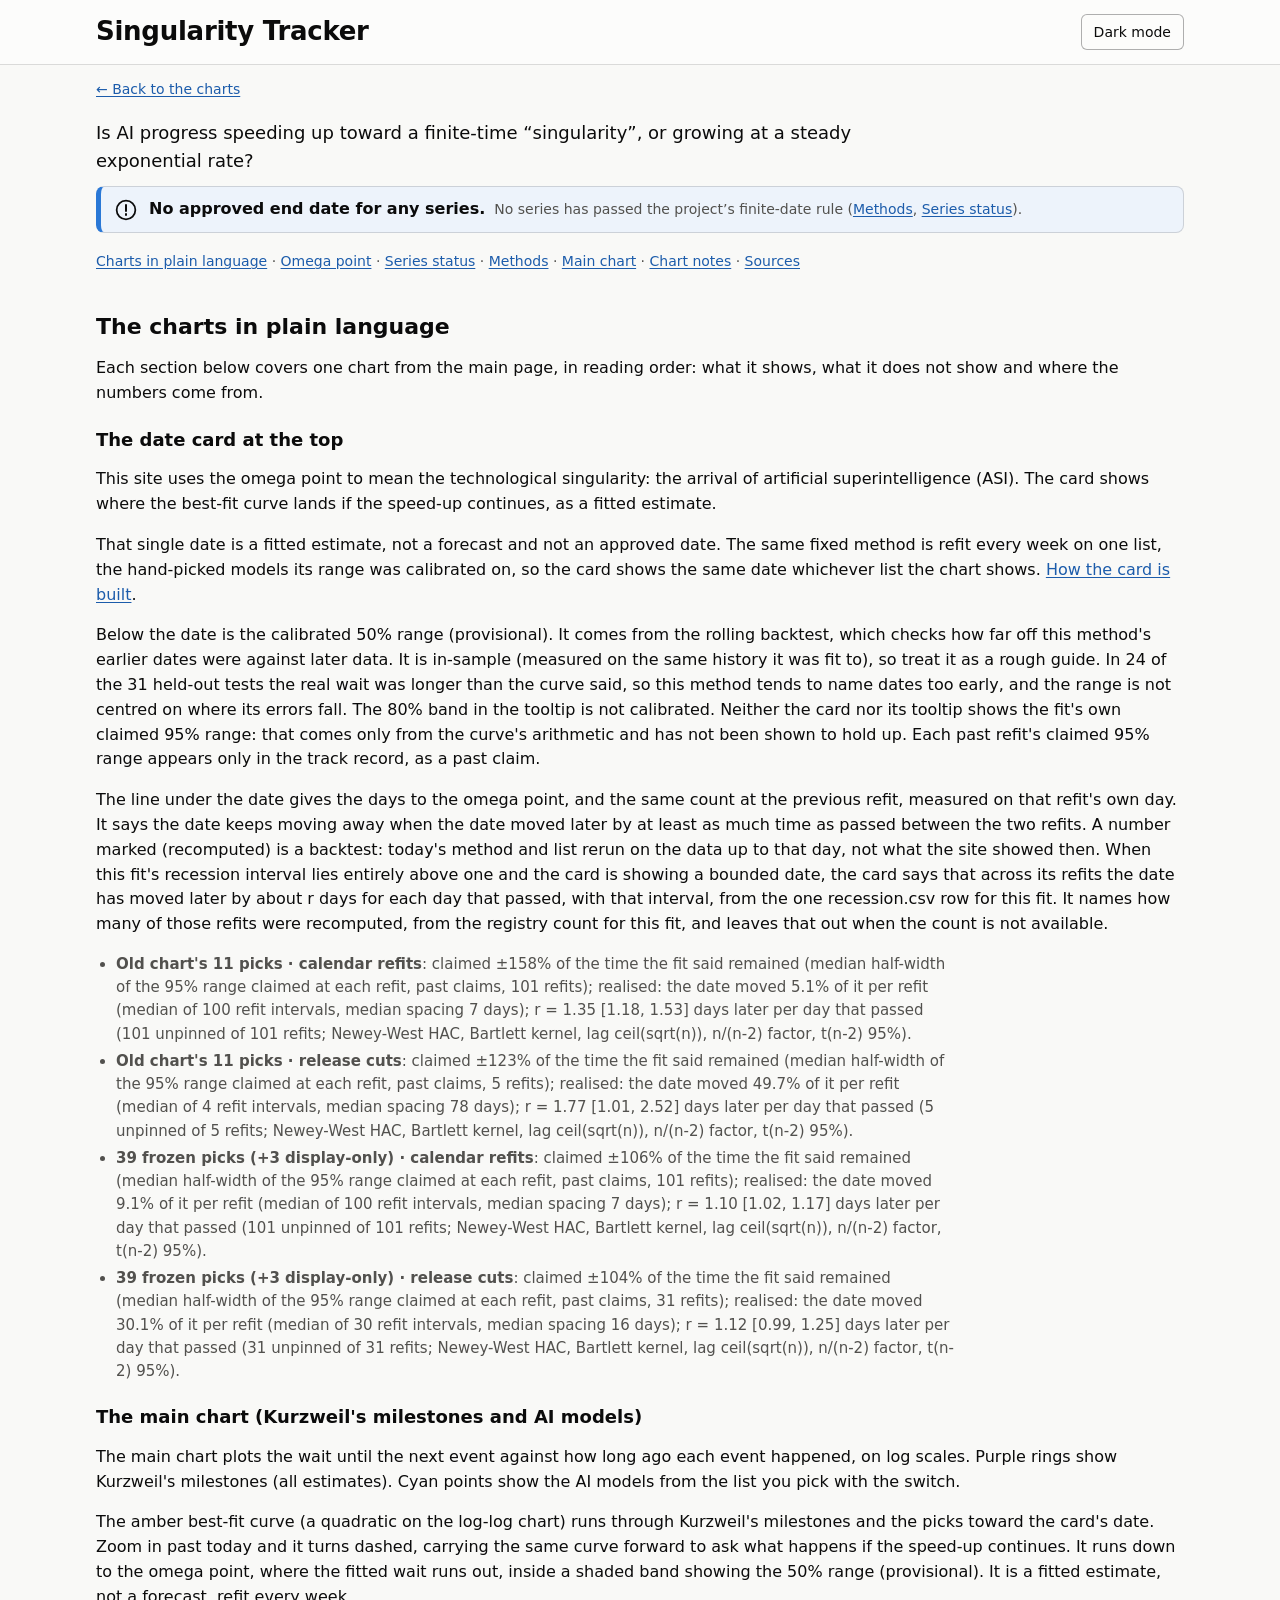
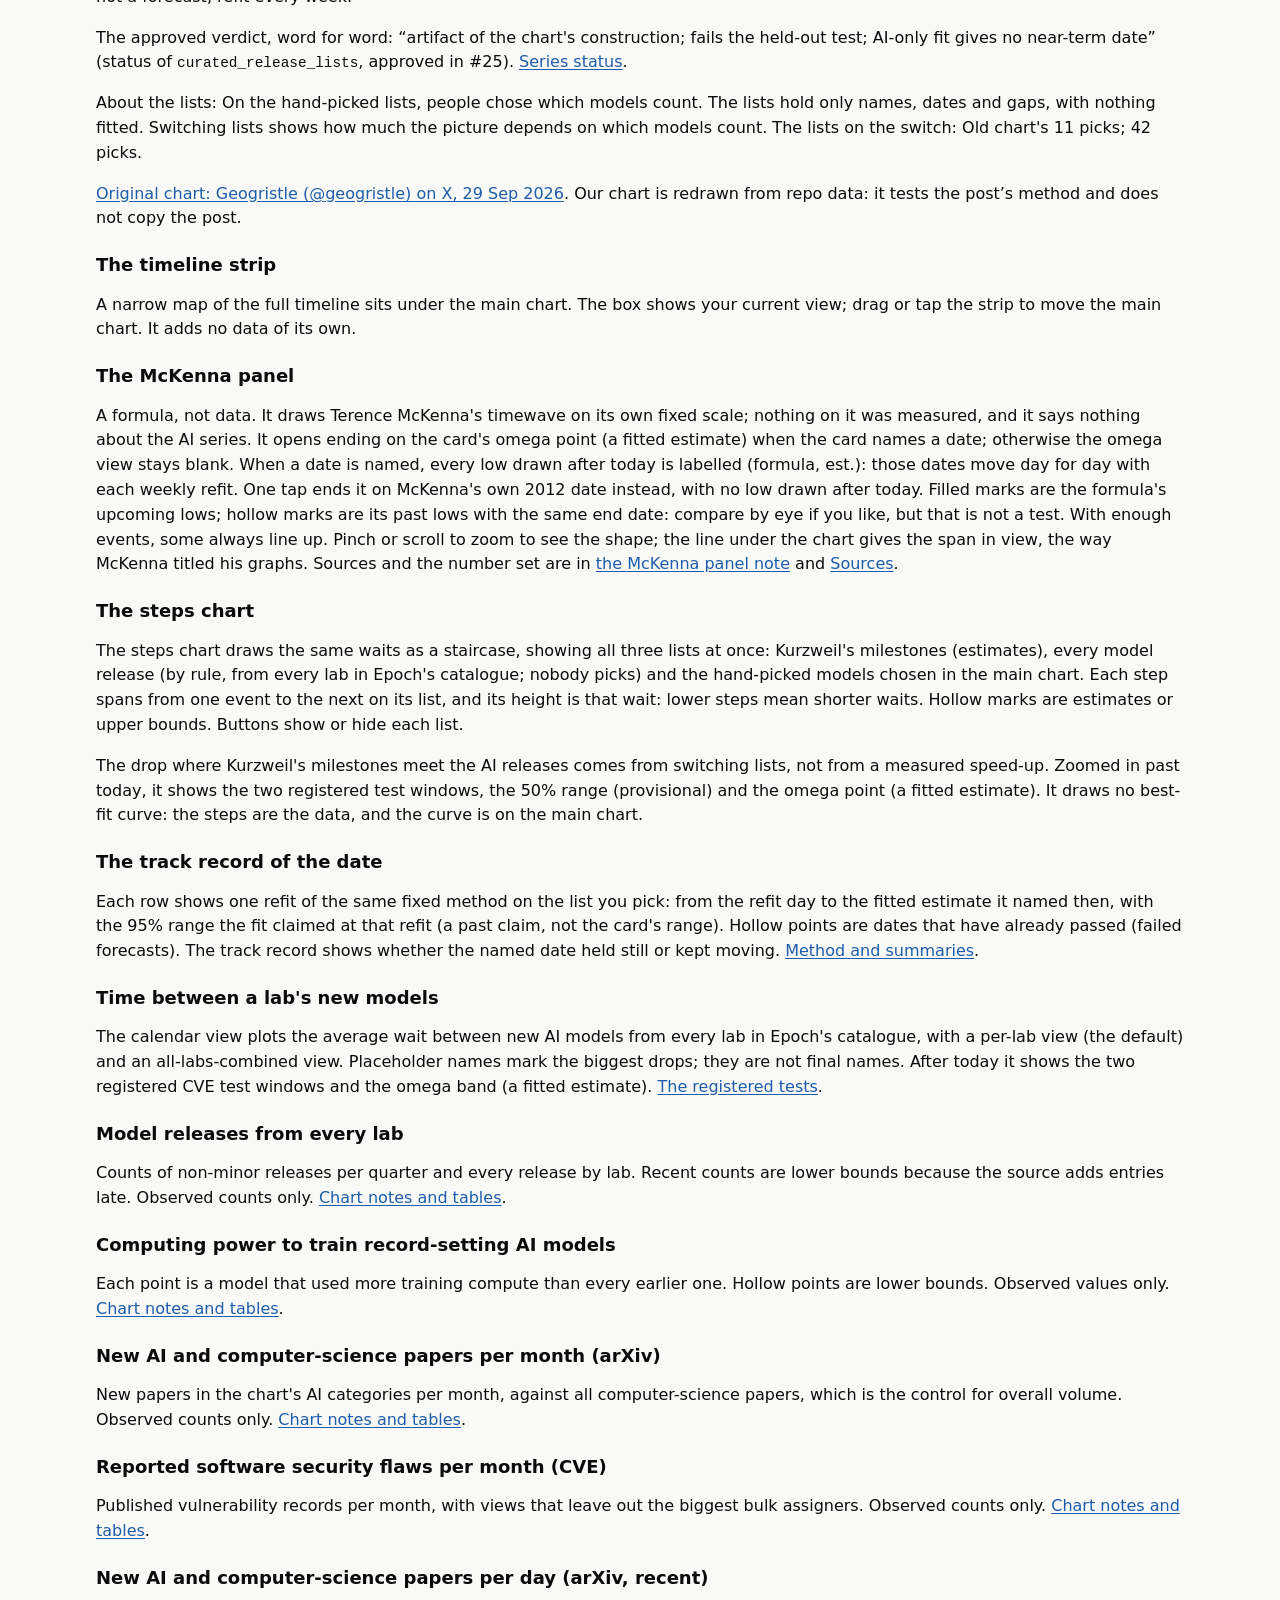
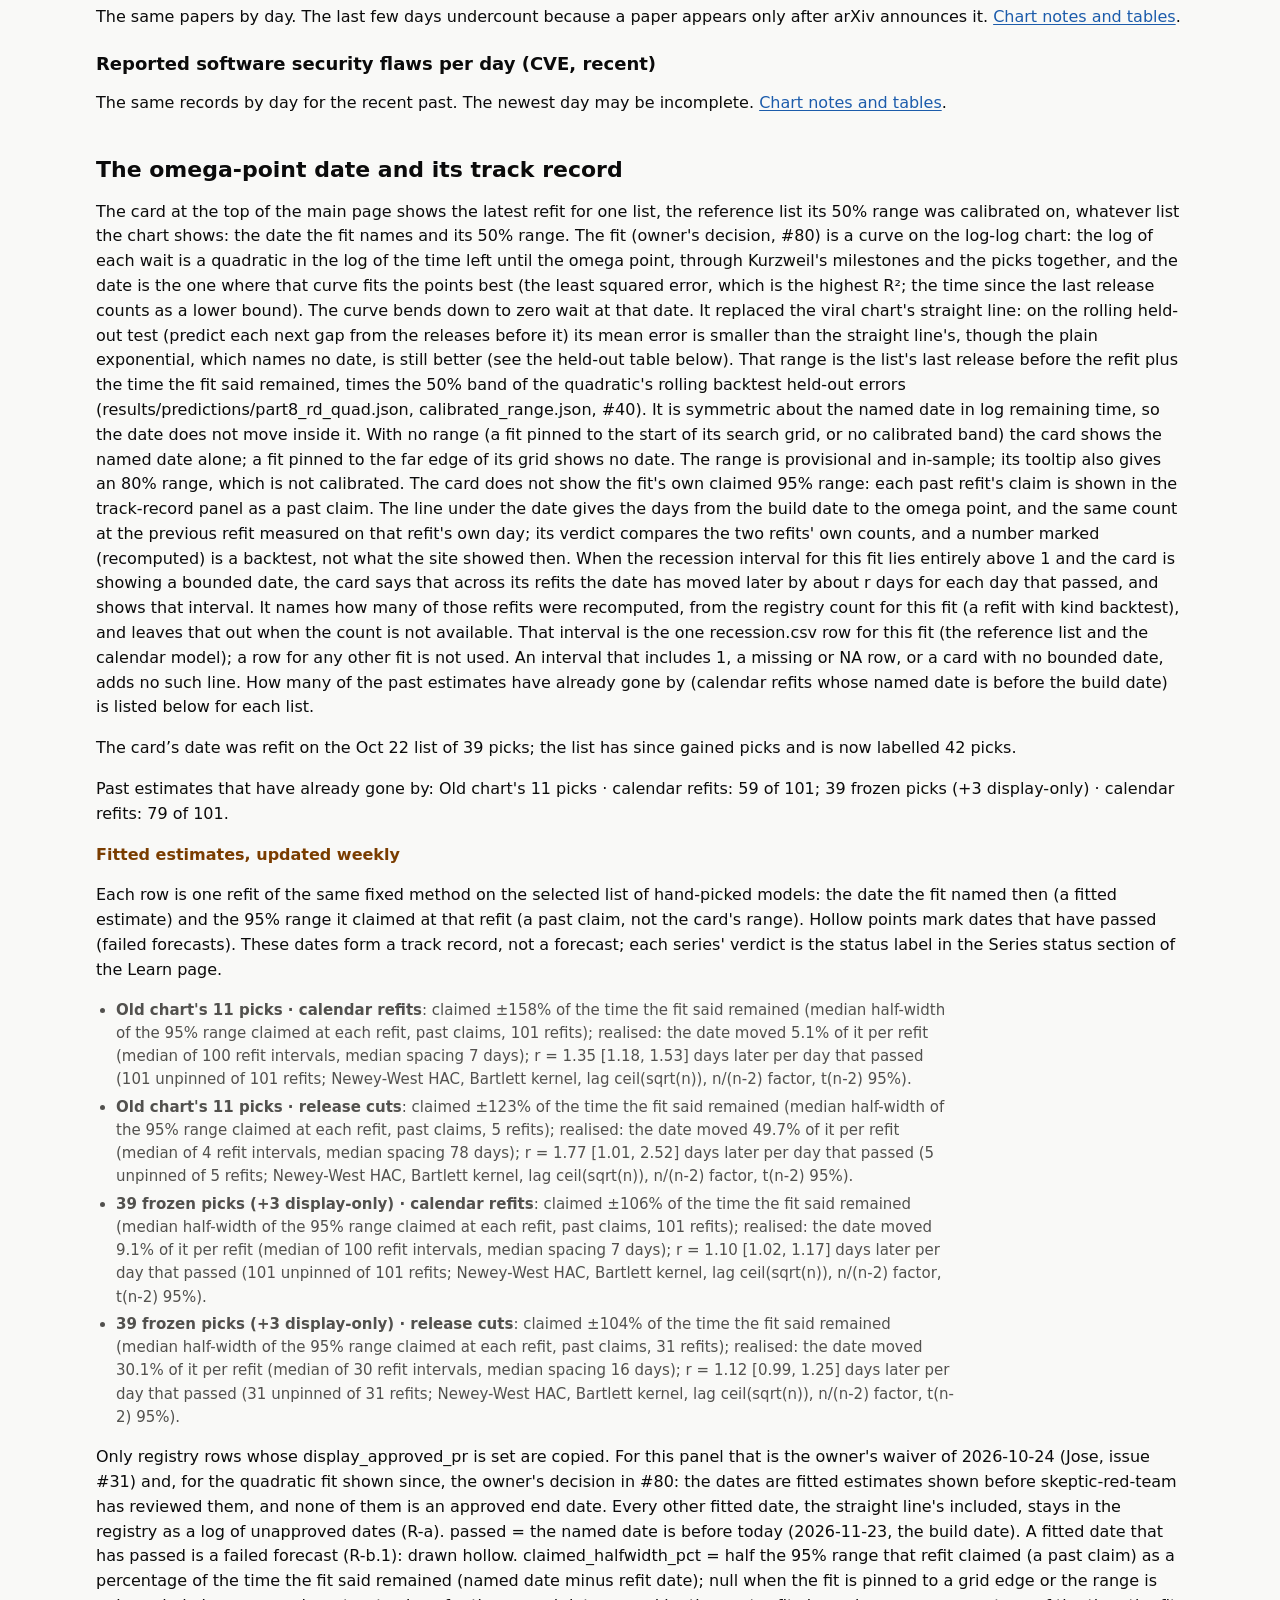
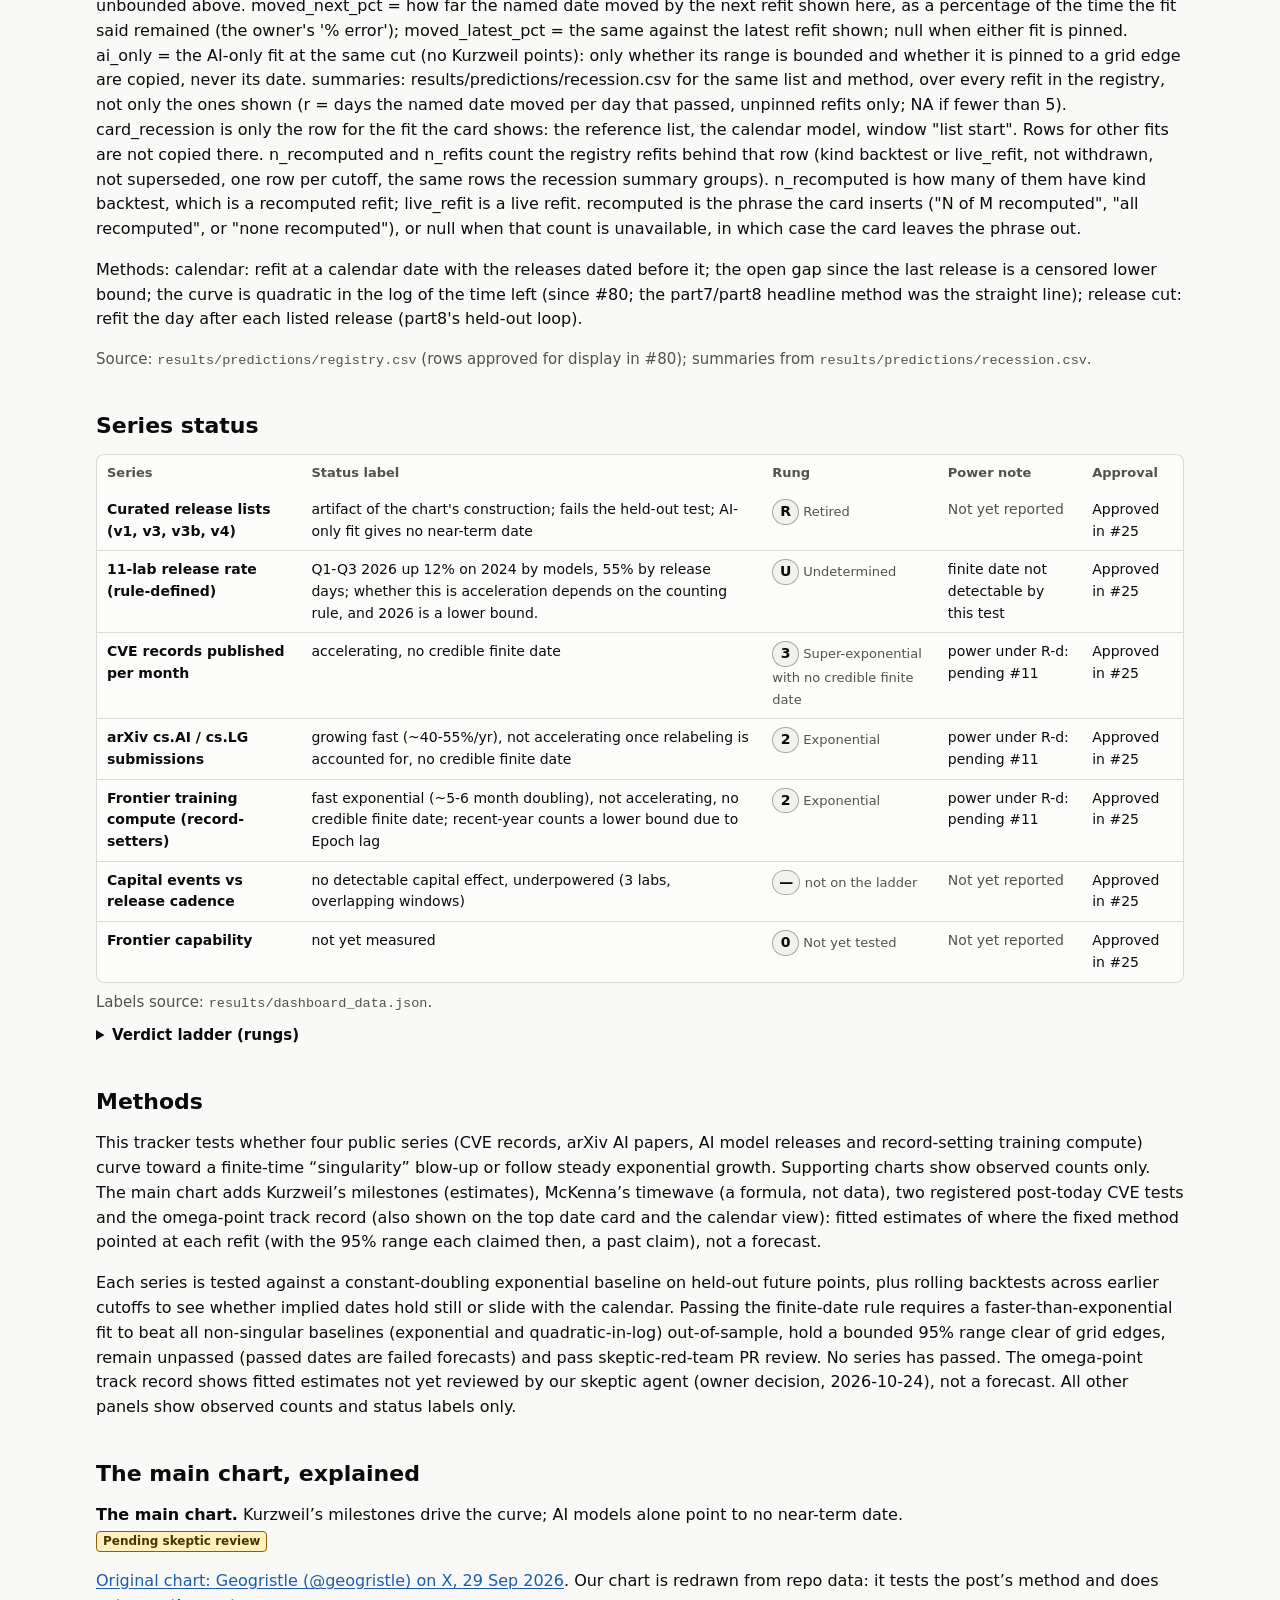
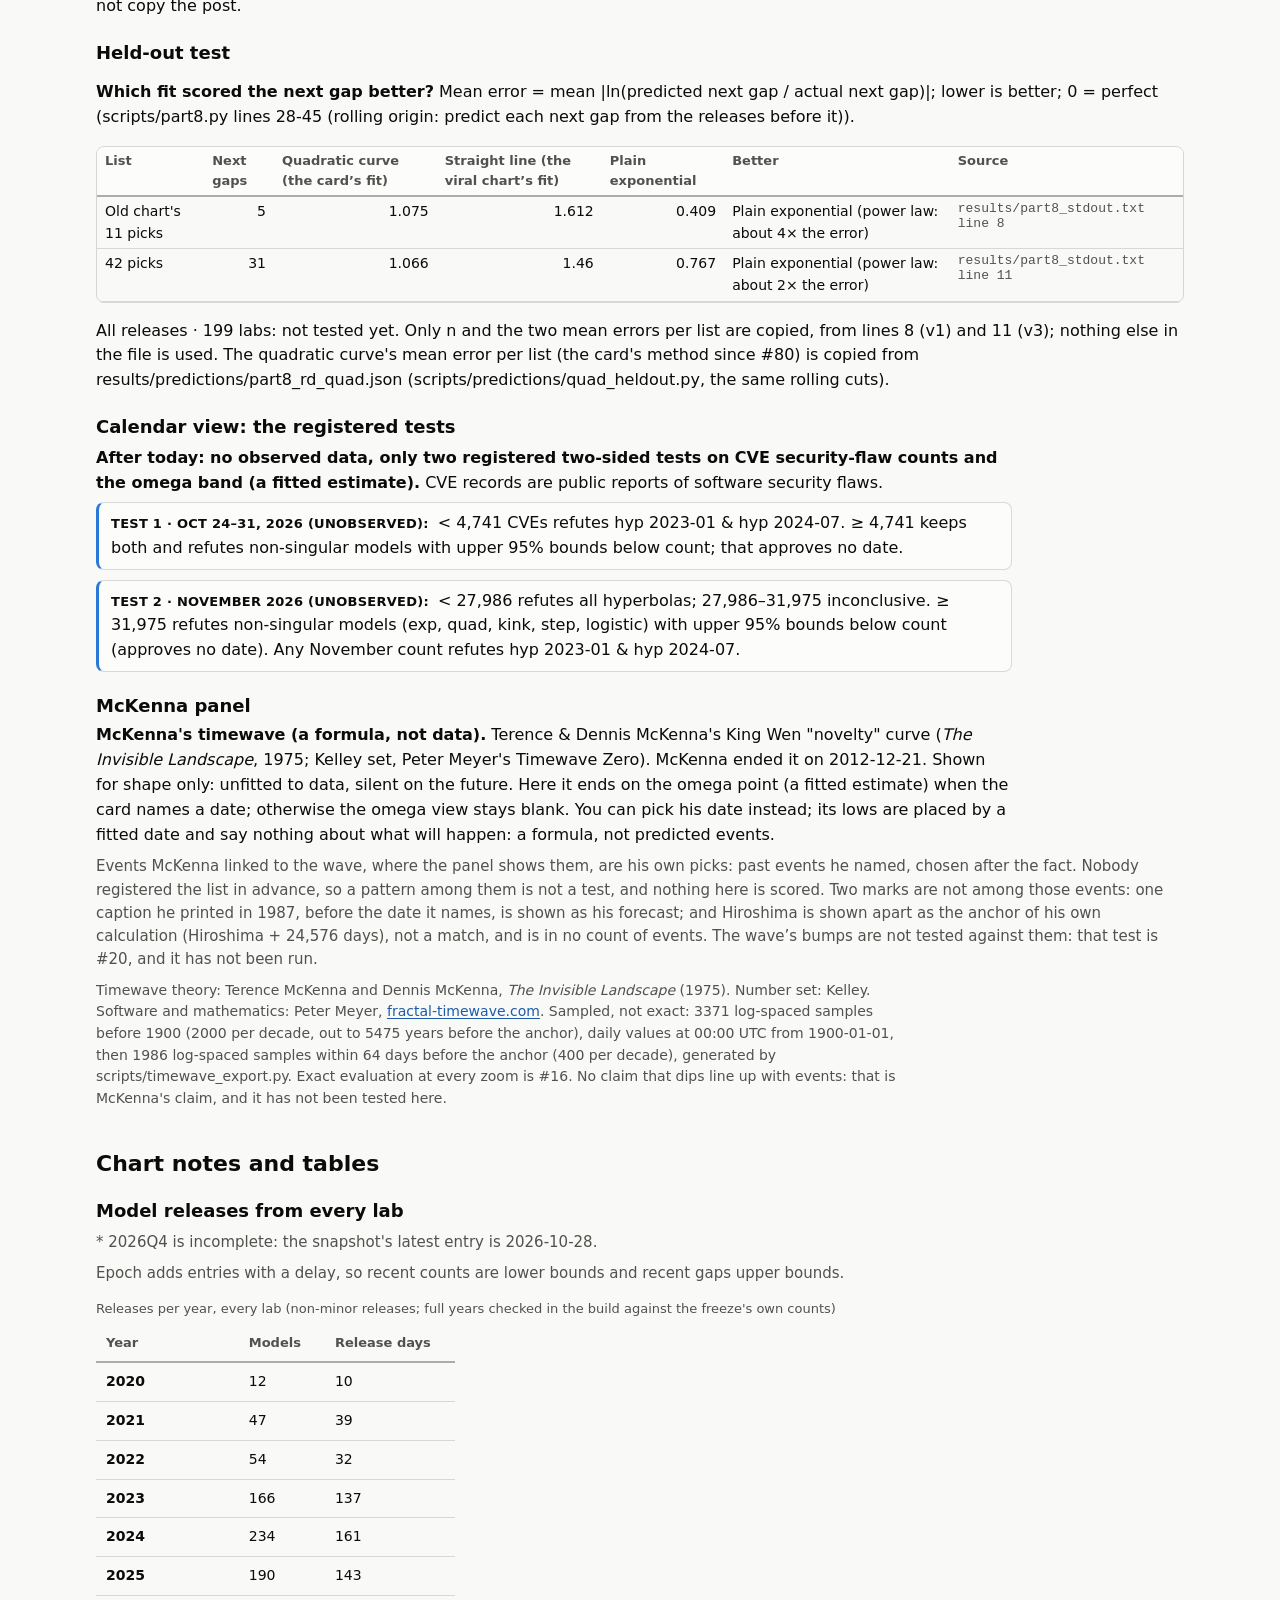
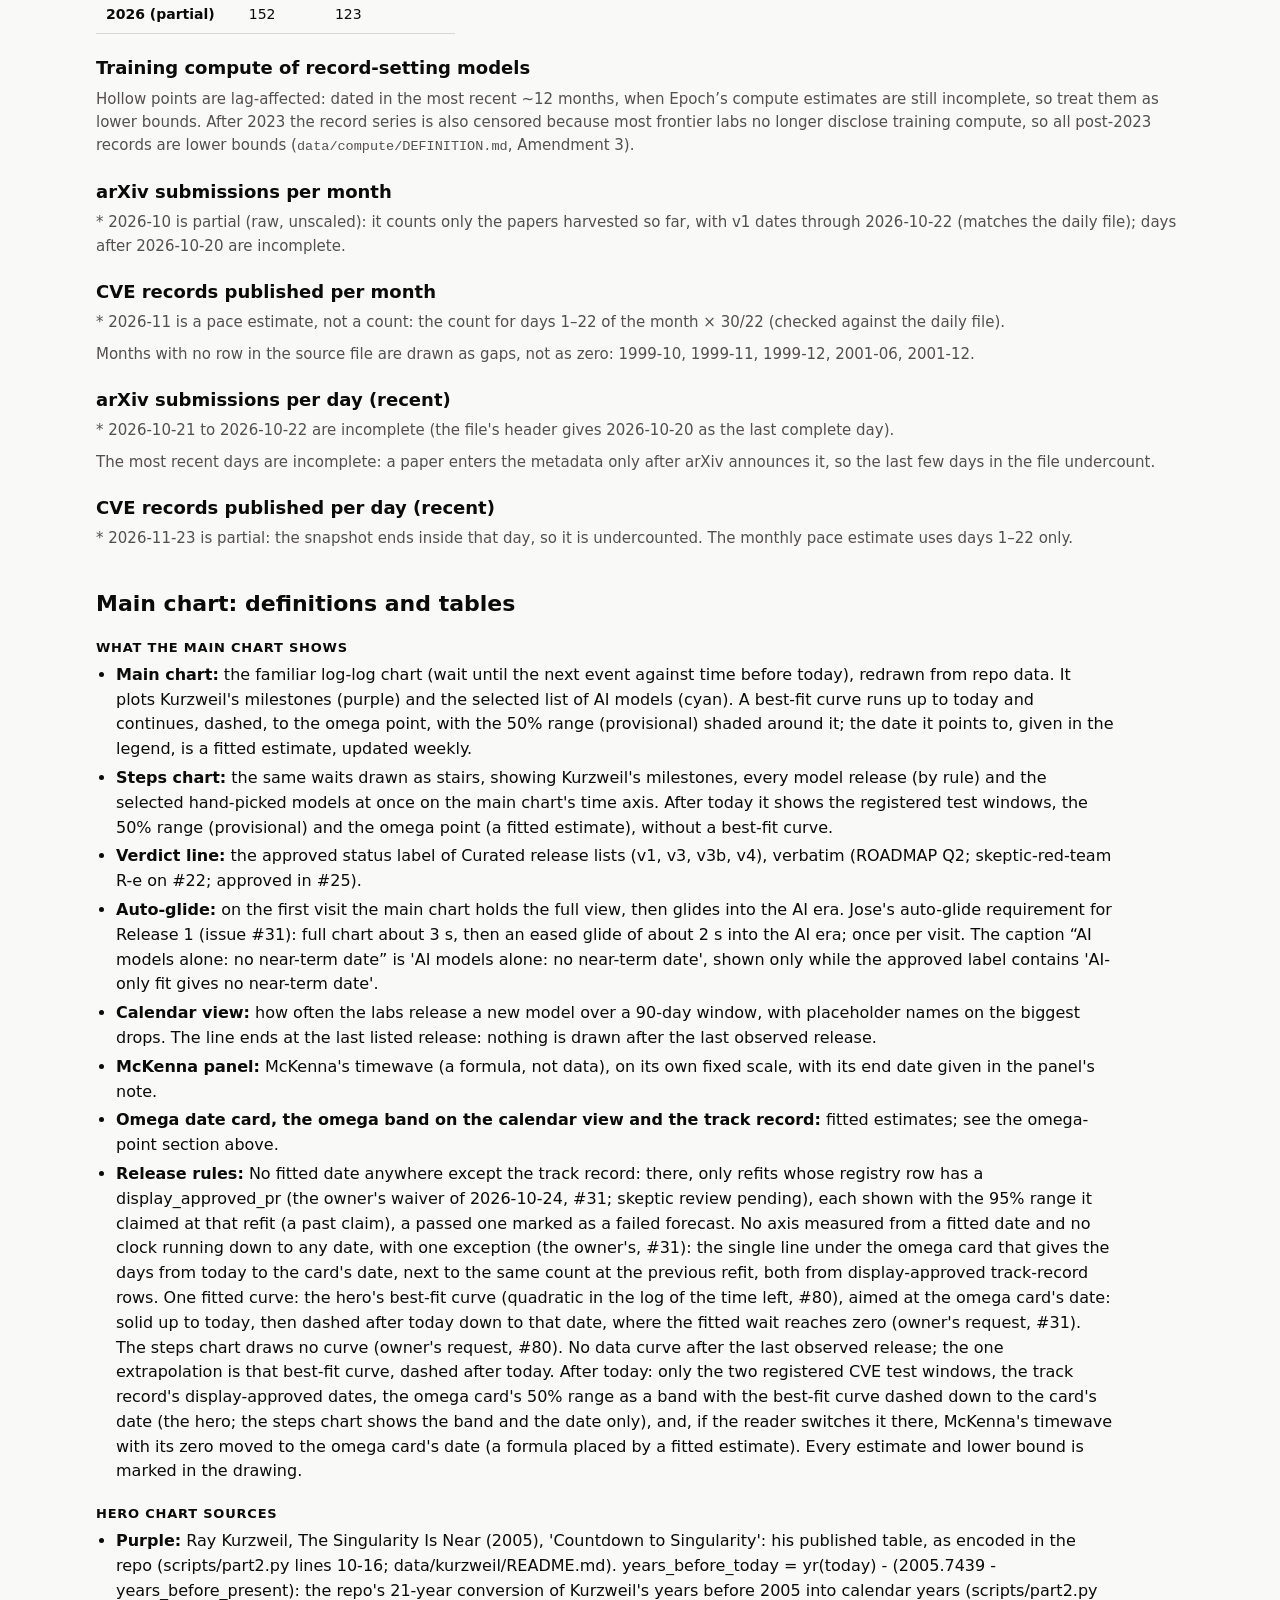
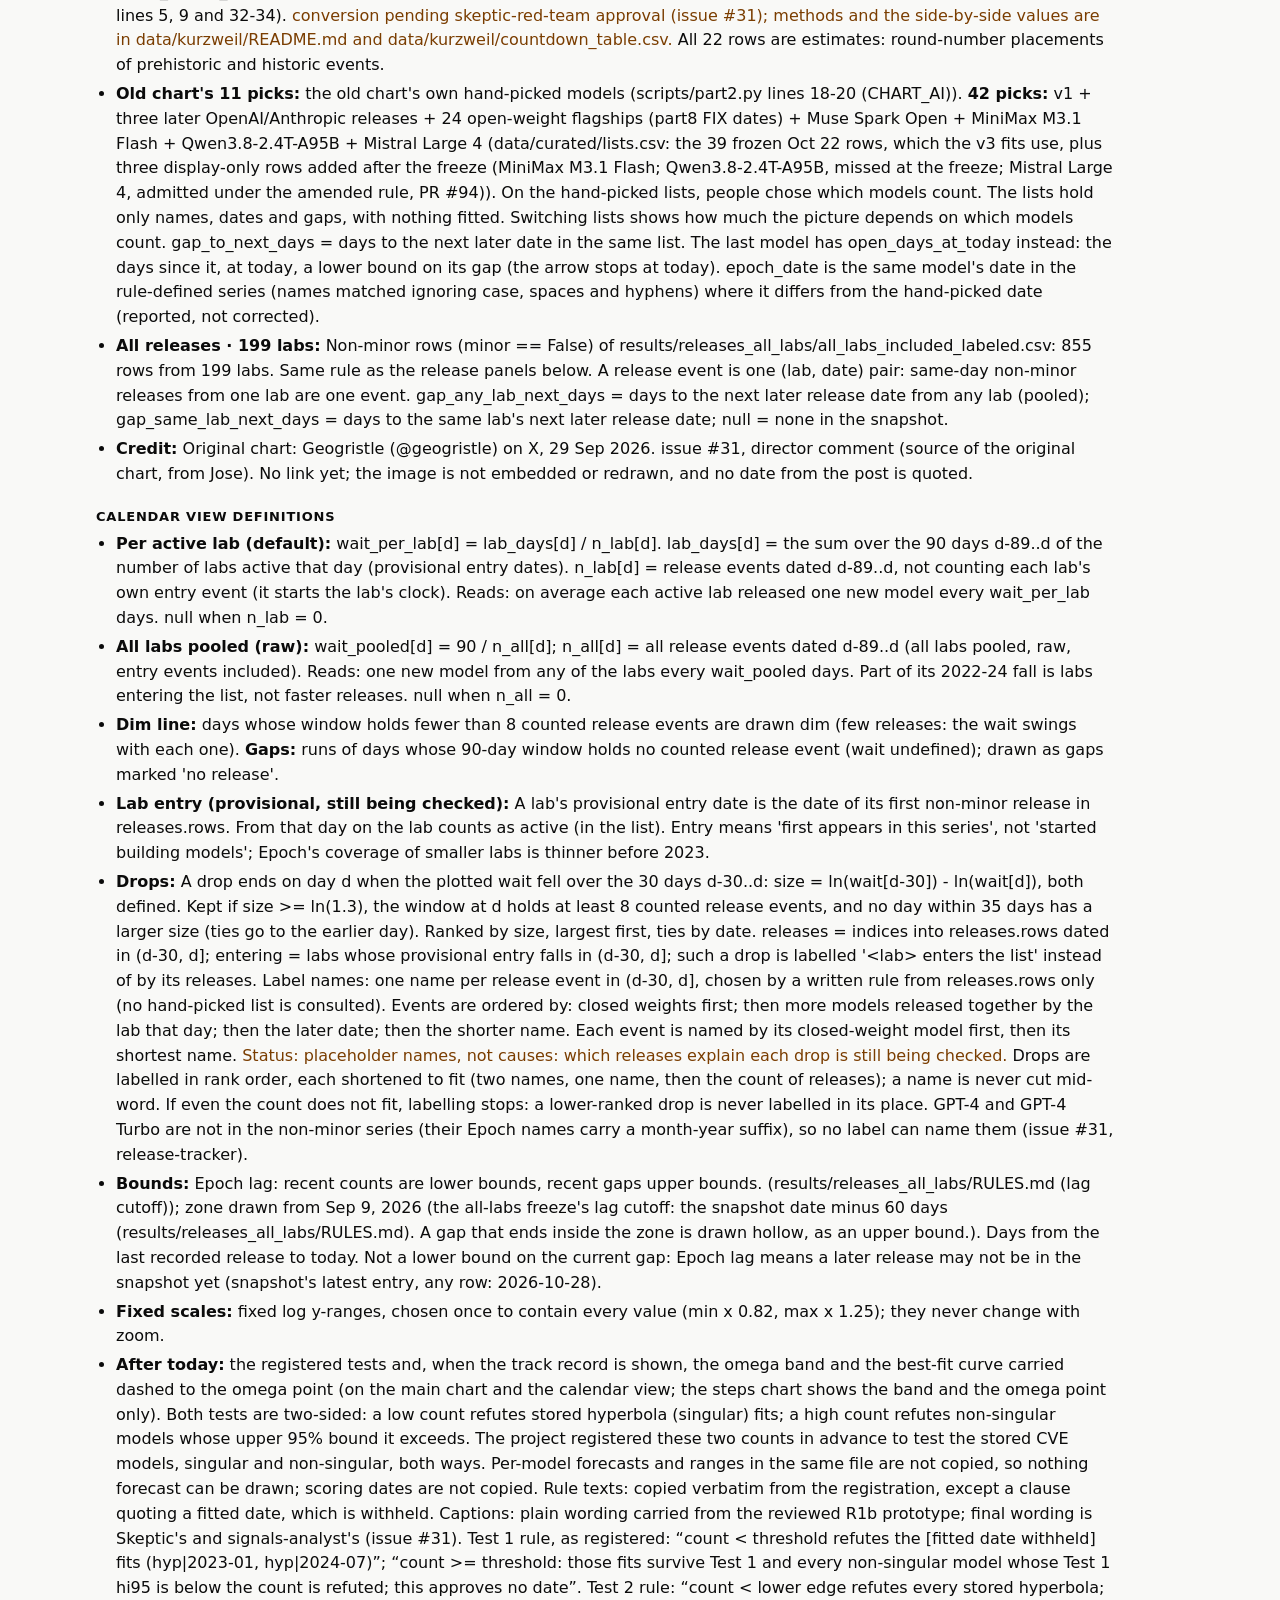
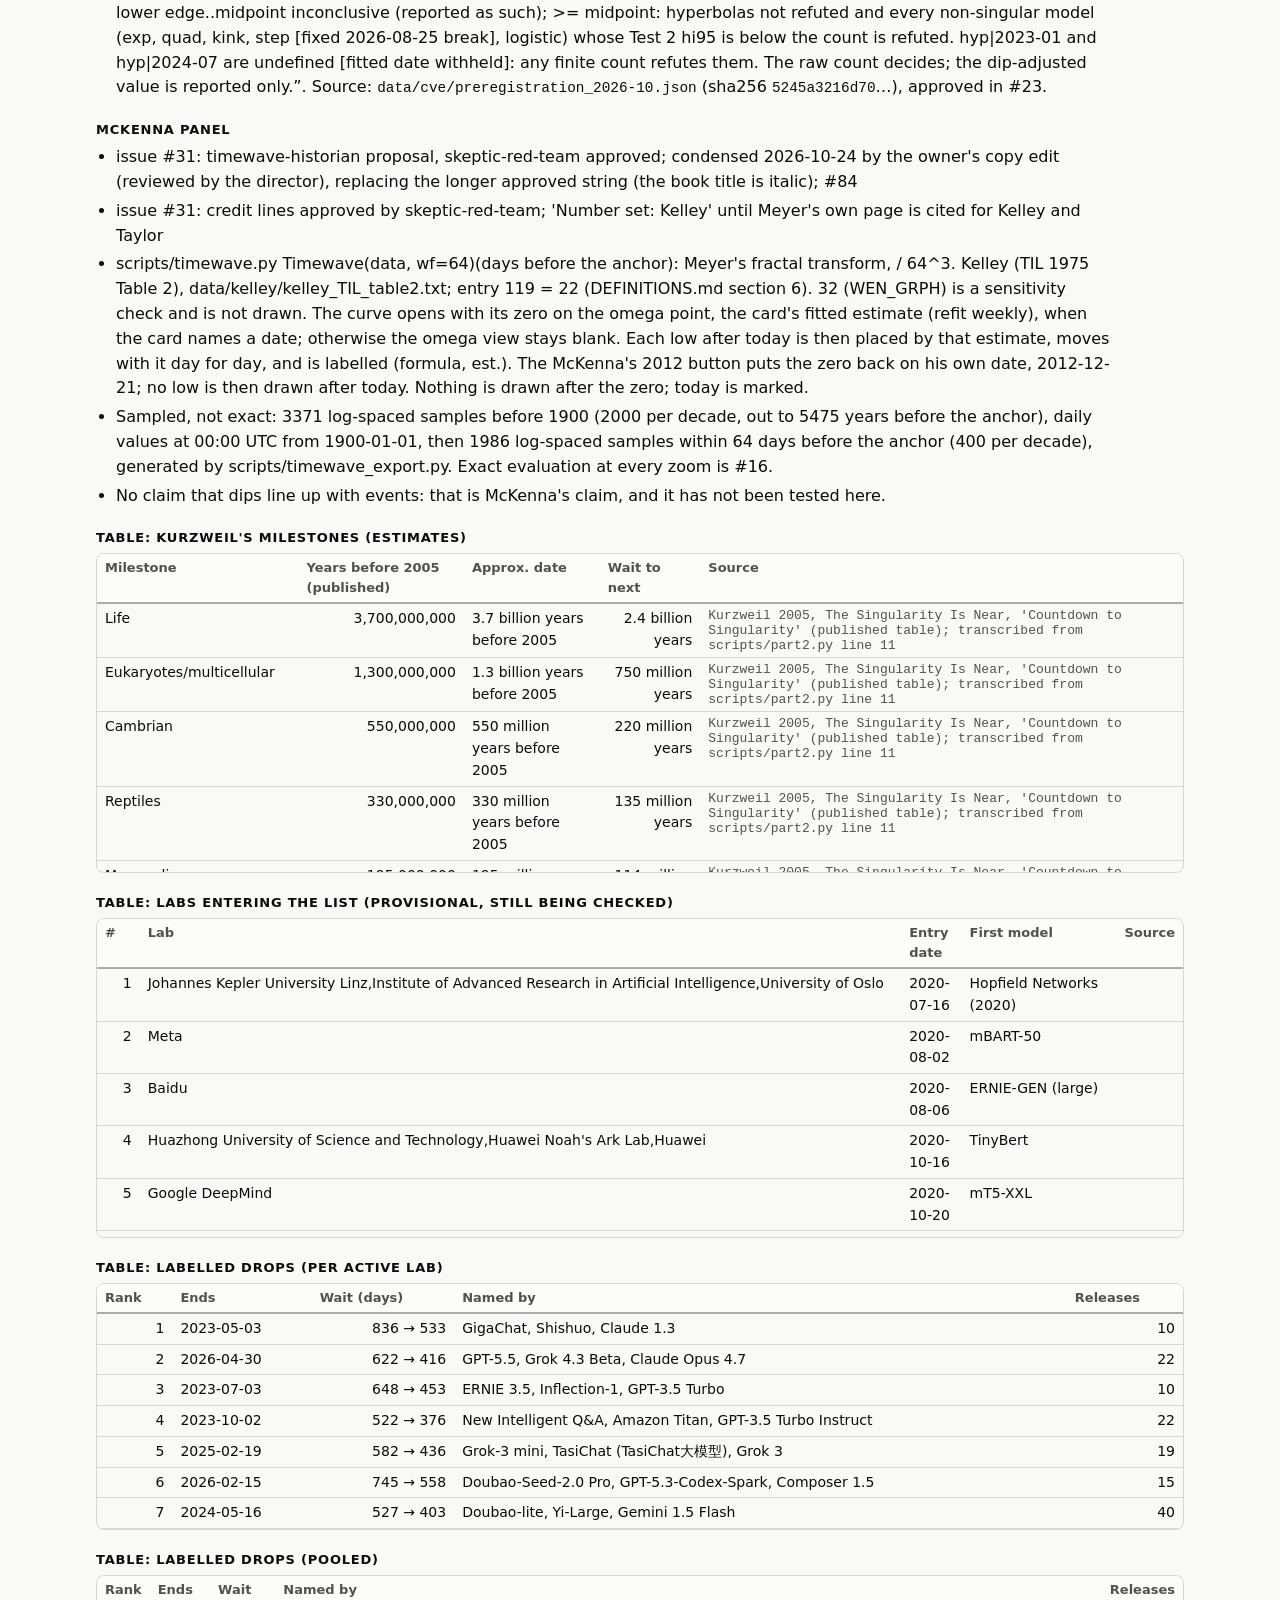
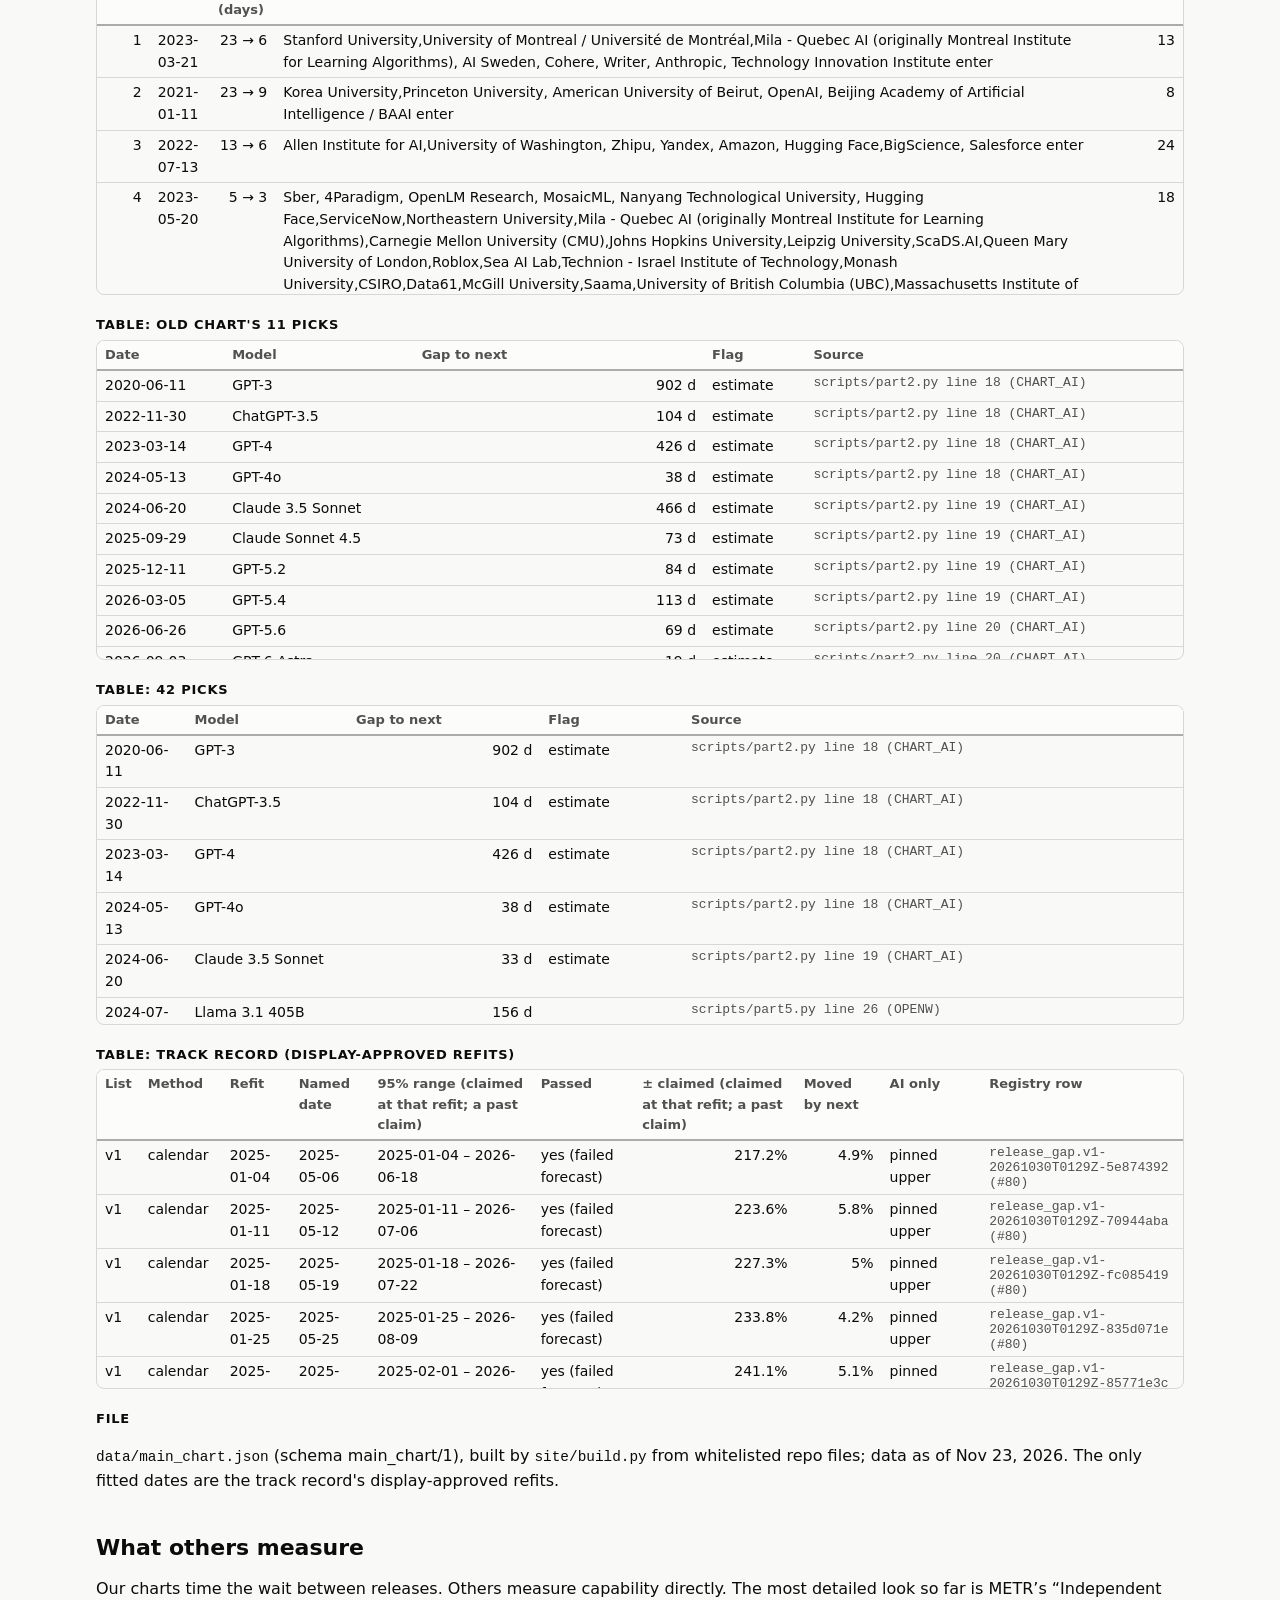
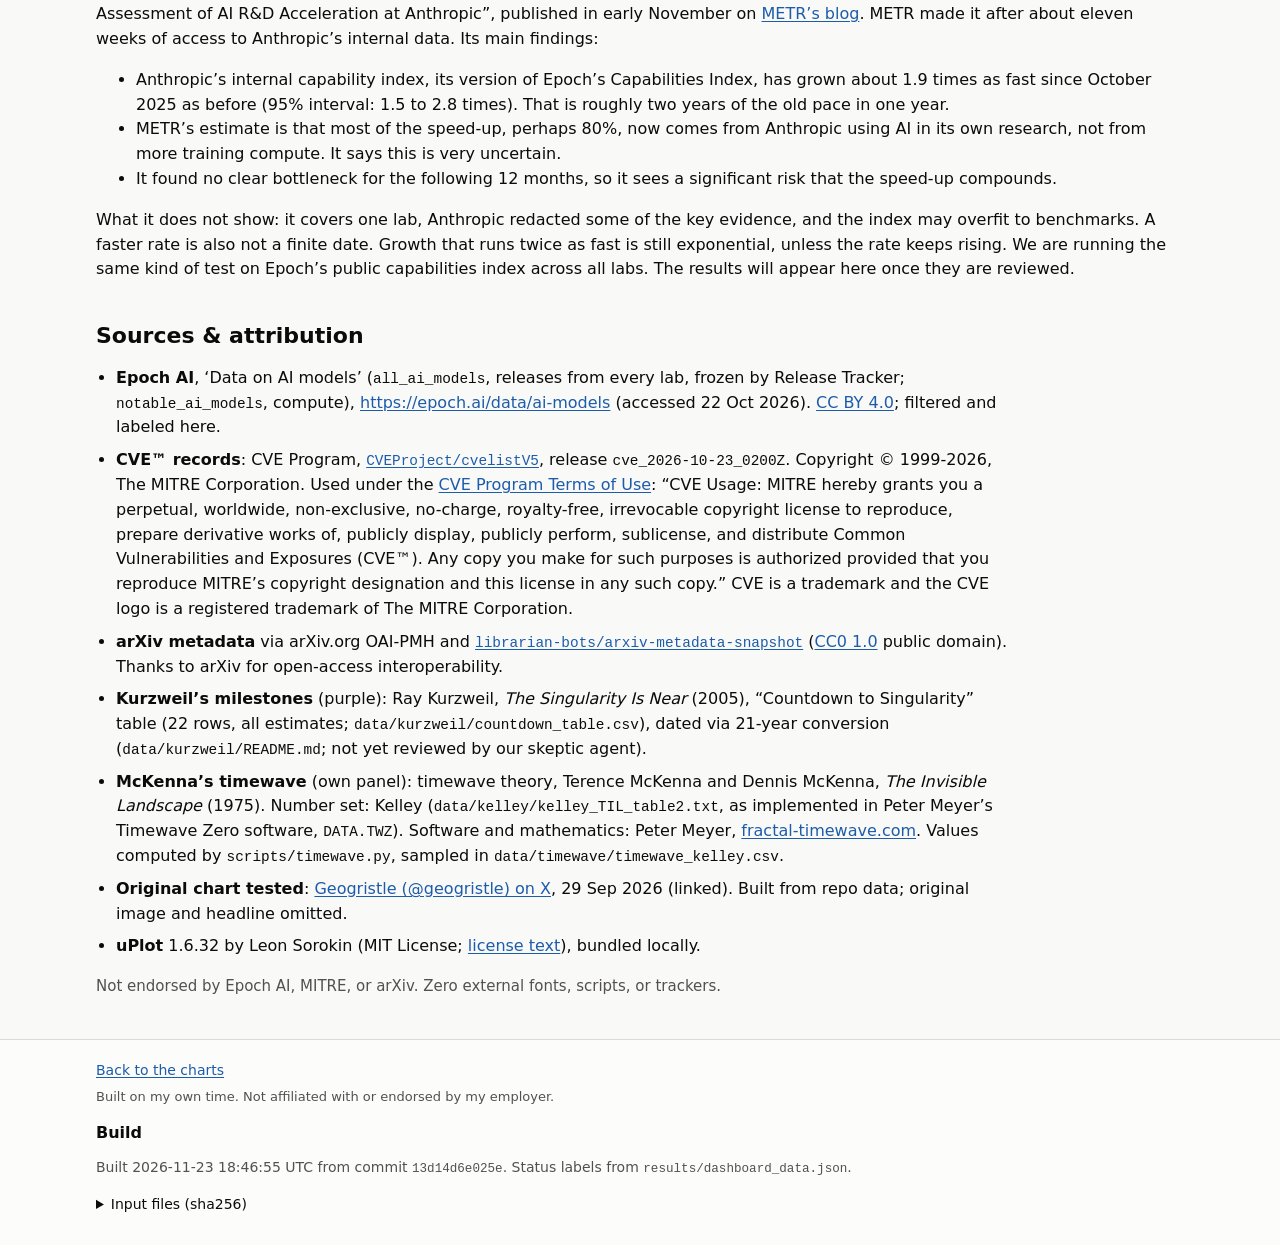
==== commit 7538ee2d: "Publish site build from fabreu08/singularity-tracker@13d14d6e025ed259f66ab72a96a3e0f1cd284eb6" ====
--- a/learn.html
+++ b/learn.html
@@ -57,8 +57,8 @@
     <p data-awaiting-skeptic="true">This site uses the omega point to mean the technological singularity: the arrival of artificial superintelligence (ASI). The card shows where the best-fit curve lands if the speed-up continues, as a fitted estimate.</p>
     <p data-awaiting-skeptic="true">That single date is a fitted estimate, not a forecast and not an approved date. The same fixed method is refit every week on one list, the hand-picked models its range was calibrated on, so the card shows the same date whichever list the chart shows. <a href="#omega">How the card is built</a>.</p>
     <p data-awaiting-skeptic="true">Below the date is the calibrated 50% range (provisional). It comes from the rolling backtest, which checks how far off this method's earlier dates were against later data. It is in-sample (measured on the same history it was fit to), so treat it as a rough guide. In 24 of the 31 held-out tests the real wait was longer than the curve said, so this method tends to name dates too early, and the range is not centred on where its errors fall. The 80% band in the tooltip is not calibrated. Neither the card nor its tooltip shows the fit's own claimed 95% range: that comes only from the curve's arithmetic and has not been shown to hold up. Each past refit's claimed 95% range appears only in the track record, as a past claim.</p>
-    <p data-awaiting-skeptic="true">The line under the date gives the days to the omega point, and the same count at the previous refit, measured on that refit's own day. It says the date keeps moving away when the date moved later by at least as much time as passed between the two refits. A number marked (recomputed) is a backtest: today's method and list rerun on the data up to that day, not what the site showed then.</p>
-    <ul class="track-sum" data-awaiting-skeptic="true"><li><b>Old chart&#x27;s 11 picks · calendar refits</b>: claimed &plusmn;159% of the time the fit said remained (median half-width of the 95% range claimed at each refit, past claims, 99 refits); realised: the date moved 5.0% of it per refit (median of 98 refit intervals, median spacing 7 days); r = 1.37 [1.19, 1.54] days later per day that passed (99 unpinned of 99 refits; Newey-West HAC, Bartlett kernel, lag ceil(sqrt(n)), n/(n-2) factor, t(n-2) 95%).</li><li><b>Old chart&#x27;s 11 picks · release cuts</b>: claimed &plusmn;123% of the time the fit said remained (median half-width of the 95% range claimed at each refit, past claims, 5 refits); realised: the date moved 49.7% of it per refit (median of 4 refit intervals, median spacing 78 days); r = 1.77 [1.01, 2.52] days later per day that passed (5 unpinned of 5 refits; Newey-West HAC, Bartlett kernel, lag ceil(sqrt(n)), n/(n-2) factor, t(n-2) 95%).</li><li><b>39 frozen picks (+3 display-only) · calendar refits</b>: claimed &plusmn;107% of the time the fit said remained (median half-width of the 95% range claimed at each refit, past claims, 99 refits); realised: the date moved 9.2% of it per refit (median of 98 refit intervals, median spacing 7 days); r = 1.09 [1.01, 1.17] days later per day that passed (99 unpinned of 99 refits; Newey-West HAC, Bartlett kernel, lag ceil(sqrt(n)), n/(n-2) factor, t(n-2) 95%).</li><li><b>39 frozen picks (+3 display-only) · release cuts</b>: claimed &plusmn;104% of the time the fit said remained (median half-width of the 95% range claimed at each refit, past claims, 31 refits); realised: the date moved 30.1% of it per refit (median of 30 refit intervals, median spacing 16 days); r = 1.12 [0.99, 1.25] days later per day that passed (31 unpinned of 31 refits; Newey-West HAC, Bartlett kernel, lag ceil(sqrt(n)), n/(n-2) factor, t(n-2) 95%).</li></ul>
+    <p data-awaiting-skeptic="true">The line under the date gives the days to the omega point, and the same count at the previous refit, measured on that refit's own day. It says the date keeps moving away when the date moved later by at least as much time as passed between the two refits. A number marked (recomputed) is a backtest: today's method and list rerun on the data up to that day, not what the site showed then. When this fit's recession interval lies entirely above one and the card is showing a bounded date, the card says that across its refits the date has moved later by about r days for each day that passed, with that interval, from the one recession.csv row for this fit. It names how many of those refits were recomputed, from the registry count for this fit, and leaves that out when the count is not available.</p>
+    <ul class="track-sum" data-awaiting-skeptic="true"><li><b>Old chart&#x27;s 11 picks · calendar refits</b>: claimed &plusmn;158% of the time the fit said remained (median half-width of the 95% range claimed at each refit, past claims, 101 refits); realised: the date moved 5.1% of it per refit (median of 100 refit intervals, median spacing 7 days); r = 1.35 [1.18, 1.53] days later per day that passed (101 unpinned of 101 refits; Newey-West HAC, Bartlett kernel, lag ceil(sqrt(n)), n/(n-2) factor, t(n-2) 95%).</li><li><b>Old chart&#x27;s 11 picks · release cuts</b>: claimed &plusmn;123% of the time the fit said remained (median half-width of the 95% range claimed at each refit, past claims, 5 refits); realised: the date moved 49.7% of it per refit (median of 4 refit intervals, median spacing 78 days); r = 1.77 [1.01, 2.52] days later per day that passed (5 unpinned of 5 refits; Newey-West HAC, Bartlett kernel, lag ceil(sqrt(n)), n/(n-2) factor, t(n-2) 95%).</li><li><b>39 frozen picks (+3 display-only) · calendar refits</b>: claimed &plusmn;106% of the time the fit said remained (median half-width of the 95% range claimed at each refit, past claims, 101 refits); realised: the date moved 9.1% of it per refit (median of 100 refit intervals, median spacing 7 days); r = 1.10 [1.02, 1.17] days later per day that passed (101 unpinned of 101 refits; Newey-West HAC, Bartlett kernel, lag ceil(sqrt(n)), n/(n-2) factor, t(n-2) 95%).</li><li><b>39 frozen picks (+3 display-only) · release cuts</b>: claimed &plusmn;104% of the time the fit said remained (median half-width of the 95% range claimed at each refit, past claims, 31 refits); realised: the date moved 30.1% of it per refit (median of 30 refit intervals, median spacing 16 days); r = 1.12 [0.99, 1.25] days later per day that passed (31 unpinned of 31 refits; Newey-West HAC, Bartlett kernel, lag ceil(sqrt(n)), n/(n-2) factor, t(n-2) 95%).</li></ul>
     <h3 id="g-hero">The main chart (Kurzweil&#x27;s milestones and AI models)</h3>
     <p data-awaiting-skeptic="true">The main chart plots the wait until the next event against how long ago each event happened, on log scales. Purple rings show Kurzweil's milestones (all estimates). Cyan points show the AI models from the list you pick with the switch.</p>
     <p data-awaiting-skeptic="true">The amber best-fit curve (a quadratic on the log-log chart) runs through Kurzweil's milestones and the picks toward the card's date. Zoom in past today and it turns dashed, carrying the same curve forward to ask what happens if the speed-up continues. It runs down to the omega point, where the fitted wait runs out, inside a shaded band showing the 50% range (provisional). It is a fitted estimate, not a forecast, refit every week.</p>
@@ -92,13 +92,13 @@
 
   <section id="omega" aria-labelledby="h-omega">
     <h2 id="h-omega">The omega-point date and its track record</h2>
-    <p data-awaiting-skeptic="true">The card at the top of the main page shows the latest refit for one list, the reference list its 50% range was calibrated on, whatever list the chart shows: the date the fit names and its 50% range. The fit (owner&#x27;s decision, #80) is a curve on the log-log chart: the log of each wait is a quadratic in the log of the time left until the omega point, through Kurzweil&#x27;s milestones and the picks together, and the date is the one where that curve fits the points best (the least squared error, which is the highest R²; the time since the last release counts as a lower bound). The curve bends down to zero wait at that date. It replaced the viral chart&#x27;s straight line: on the rolling held-out test (predict each next gap from the releases before it) its mean error is smaller than the straight line&#x27;s, though the plain exponential, which names no date, is still better (see the held-out table below). That range is the list&#x27;s last release before the refit plus the time the fit said remained, times the 50% band of the quadratic&#x27;s rolling backtest held-out errors (results/predictions/part8_rd_quad.json, calibrated_range.json, #40). It is symmetric about the named date in log remaining time, so the date does not move inside it. With no range (a fit pinned to the start of its search grid, or no calibrated band) the card shows the named date alone; a fit pinned to the far edge of its grid shows no date. The range is provisional and in-sample; its tooltip also gives an 80% range, which is not calibrated. The card does not show the fit&#x27;s own claimed 95% range: each past refit&#x27;s claim is shown in the track-record panel as a past claim. The line under the date gives the days from the build date to the omega point, and the same count at the previous refit measured on that refit&#x27;s own day; its verdict compares the two refits&#x27; own counts, and a number marked (recomputed) is a backtest, not what the site showed then. How many of the past estimates have already gone by (calendar refits whose named date is before the build date) is listed below for each list.</p>
+    <p data-awaiting-skeptic="true">The card at the top of the main page shows the latest refit for one list, the reference list its 50% range was calibrated on, whatever list the chart shows: the date the fit names and its 50% range. The fit (owner&#x27;s decision, #80) is a curve on the log-log chart: the log of each wait is a quadratic in the log of the time left until the omega point, through Kurzweil&#x27;s milestones and the picks together, and the date is the one where that curve fits the points best (the least squared error, which is the highest R²; the time since the last release counts as a lower bound). The curve bends down to zero wait at that date. It replaced the viral chart&#x27;s straight line: on the rolling held-out test (predict each next gap from the releases before it) its mean error is smaller than the straight line&#x27;s, though the plain exponential, which names no date, is still better (see the held-out table below). That range is the list&#x27;s last release before the refit plus the time the fit said remained, times the 50% band of the quadratic&#x27;s rolling backtest held-out errors (results/predictions/part8_rd_quad.json, calibrated_range.json, #40). It is symmetric about the named date in log remaining time, so the date does not move inside it. With no range (a fit pinned to the start of its search grid, or no calibrated band) the card shows the named date alone; a fit pinned to the far edge of its grid shows no date. The range is provisional and in-sample; its tooltip also gives an 80% range, which is not calibrated. The card does not show the fit&#x27;s own claimed 95% range: each past refit&#x27;s claim is shown in the track-record panel as a past claim. The line under the date gives the days from the build date to the omega point, and the same count at the previous refit measured on that refit&#x27;s own day; its verdict compares the two refits&#x27; own counts, and a number marked (recomputed) is a backtest, not what the site showed then. When the recession interval for this fit lies entirely above 1 and the card is showing a bounded date, the card says that across its refits the date has moved later by about r days for each day that passed, and shows that interval. It names how many of those refits were recomputed, from the registry count for this fit (a refit with kind backtest), and leaves that out when the count is not available. That interval is the one recession.csv row for this fit (the reference list and the calendar model); a row for any other fit is not used. An interval that includes 1, a missing or NA row, or a card with no bounded date, adds no such line. How many of the past estimates have already gone by (calendar refits whose named date is before the build date) is listed below for each list.</p>
     <p data-awaiting-skeptic="true">The card’s date was refit on the Oct 22 list of 39 picks; the list has since gained picks and is now labelled 42 picks.</p>
-    <p>Past estimates that have already gone by: Old chart&#x27;s 11 picks · calendar refits: 59 of 99; 39 frozen picks (+3 display-only) · calendar refits: 78 of 99.</p>
+    <p>Past estimates that have already gone by: Old chart&#x27;s 11 picks · calendar refits: 59 of 101; 39 frozen picks (+3 display-only) · calendar refits: 79 of 101.</p>
     <p class="lt-caption" id="learn-track-caption">Fitted estimates, updated weekly</p>
     <p data-awaiting-skeptic="true">Each row is one refit of the same fixed method on the selected list of hand-picked models: the date the fit named then (a fitted estimate) and the 95% range it claimed at that refit (a past claim, not the card&#x27;s range). Hollow points mark dates that have passed (failed forecasts). These dates form a track record, not a forecast; each series&#x27; verdict is the status label in the Series status section of the Learn page.</p>
-    <ul class="track-sum"><li><b>Old chart&#x27;s 11 picks · calendar refits</b>: claimed &plusmn;159% of the time the fit said remained (median half-width of the 95% range claimed at each refit, past claims, 99 refits); realised: the date moved 5.0% of it per refit (median of 98 refit intervals, median spacing 7 days); r = 1.37 [1.19, 1.54] days later per day that passed (99 unpinned of 99 refits; Newey-West HAC, Bartlett kernel, lag ceil(sqrt(n)), n/(n-2) factor, t(n-2) 95%).</li><li><b>Old chart&#x27;s 11 picks · release cuts</b>: claimed &plusmn;123% of the time the fit said remained (median half-width of the 95% range claimed at each refit, past claims, 5 refits); realised: the date moved 49.7% of it per refit (median of 4 refit intervals, median spacing 78 days); r = 1.77 [1.01, 2.52] days later per day that passed (5 unpinned of 5 refits; Newey-West HAC, Bartlett kernel, lag ceil(sqrt(n)), n/(n-2) factor, t(n-2) 95%).</li><li><b>39 frozen picks (+3 display-only) · calendar refits</b>: claimed &plusmn;107% of the time the fit said remained (median half-width of the 95% range claimed at each refit, past claims, 99 refits); realised: the date moved 9.2% of it per refit (median of 98 refit intervals, median spacing 7 days); r = 1.09 [1.01, 1.17] days later per day that passed (99 unpinned of 99 refits; Newey-West HAC, Bartlett kernel, lag ceil(sqrt(n)), n/(n-2) factor, t(n-2) 95%).</li><li><b>39 frozen picks (+3 display-only) · release cuts</b>: claimed &plusmn;104% of the time the fit said remained (median half-width of the 95% range claimed at each refit, past claims, 31 refits); realised: the date moved 30.1% of it per refit (median of 30 refit intervals, median spacing 16 days); r = 1.12 [0.99, 1.25] days later per day that passed (31 unpinned of 31 refits; Newey-West HAC, Bartlett kernel, lag ceil(sqrt(n)), n/(n-2) factor, t(n-2) 95%).</li></ul>
-    <p>Only registry rows whose display_approved_pr is set are copied. For this panel that is the owner&#x27;s waiver of 2026-10-24 (Jose, issue #31) and, for the quadratic fit shown since, the owner&#x27;s decision in #80: the dates are fitted estimates shown before skeptic-red-team has reviewed them, and none of them is an approved end date. Every other fitted date, the straight line&#x27;s included, stays in the registry as a log of unapproved dates (R-a). passed = the named date is before today (2026-11-14, the build date). A fitted date that has passed is a failed forecast (R-b.1): drawn hollow. claimed_halfwidth_pct = half the 95% range that refit claimed (a past claim) as a percentage of the time the fit said remained (named date minus refit date); null when the fit is pinned to a grid edge or the range is unbounded above. moved_next_pct = how far the named date moved by the next refit shown here, as a percentage of the time the fit said remained (the owner&#x27;s &#x27;% error&#x27;); moved_latest_pct = the same against the latest refit shown; null when either fit is pinned. ai_only = the AI-only fit at the same cut (no Kurzweil points): only whether its range is bounded and whether it is pinned to a grid edge are copied, never its date. summaries: results/predictions/recession.csv for the same list and method, over every refit in the registry, not only the ones shown (r = days the named date moved per day that passed, unpinned refits only; NA if fewer than 5).</p>
+    <ul class="track-sum"><li><b>Old chart&#x27;s 11 picks · calendar refits</b>: claimed &plusmn;158% of the time the fit said remained (median half-width of the 95% range claimed at each refit, past claims, 101 refits); realised: the date moved 5.1% of it per refit (median of 100 refit intervals, median spacing 7 days); r = 1.35 [1.18, 1.53] days later per day that passed (101 unpinned of 101 refits; Newey-West HAC, Bartlett kernel, lag ceil(sqrt(n)), n/(n-2) factor, t(n-2) 95%).</li><li><b>Old chart&#x27;s 11 picks · release cuts</b>: claimed &plusmn;123% of the time the fit said remained (median half-width of the 95% range claimed at each refit, past claims, 5 refits); realised: the date moved 49.7% of it per refit (median of 4 refit intervals, median spacing 78 days); r = 1.77 [1.01, 2.52] days later per day that passed (5 unpinned of 5 refits; Newey-West HAC, Bartlett kernel, lag ceil(sqrt(n)), n/(n-2) factor, t(n-2) 95%).</li><li><b>39 frozen picks (+3 display-only) · calendar refits</b>: claimed &plusmn;106% of the time the fit said remained (median half-width of the 95% range claimed at each refit, past claims, 101 refits); realised: the date moved 9.1% of it per refit (median of 100 refit intervals, median spacing 7 days); r = 1.10 [1.02, 1.17] days later per day that passed (101 unpinned of 101 refits; Newey-West HAC, Bartlett kernel, lag ceil(sqrt(n)), n/(n-2) factor, t(n-2) 95%).</li><li><b>39 frozen picks (+3 display-only) · release cuts</b>: claimed &plusmn;104% of the time the fit said remained (median half-width of the 95% range claimed at each refit, past claims, 31 refits); realised: the date moved 30.1% of it per refit (median of 30 refit intervals, median spacing 16 days); r = 1.12 [0.99, 1.25] days later per day that passed (31 unpinned of 31 refits; Newey-West HAC, Bartlett kernel, lag ceil(sqrt(n)), n/(n-2) factor, t(n-2) 95%).</li></ul>
+    <p>Only registry rows whose display_approved_pr is set are copied. For this panel that is the owner&#x27;s waiver of 2026-10-24 (Jose, issue #31) and, for the quadratic fit shown since, the owner&#x27;s decision in #80: the dates are fitted estimates shown before skeptic-red-team has reviewed them, and none of them is an approved end date. Every other fitted date, the straight line&#x27;s included, stays in the registry as a log of unapproved dates (R-a). passed = the named date is before today (2026-11-23, the build date). A fitted date that has passed is a failed forecast (R-b.1): drawn hollow. claimed_halfwidth_pct = half the 95% range that refit claimed (a past claim) as a percentage of the time the fit said remained (named date minus refit date); null when the fit is pinned to a grid edge or the range is unbounded above. moved_next_pct = how far the named date moved by the next refit shown here, as a percentage of the time the fit said remained (the owner&#x27;s &#x27;% error&#x27;); moved_latest_pct = the same against the latest refit shown; null when either fit is pinned. ai_only = the AI-only fit at the same cut (no Kurzweil points): only whether its range is bounded and whether it is pinned to a grid edge are copied, never its date. summaries: results/predictions/recession.csv for the same list and method, over every refit in the registry, not only the ones shown (r = days the named date moved per day that passed, unpinned refits only; NA if fewer than 5). card_recession is only the row for the fit the card shows: the reference list, the calendar model, window &quot;list start&quot;. Rows for other fits are not copied there. n_recomputed and n_refits count the registry refits behind that row (kind backtest or live_refit, not withdrawn, not superseded, one row per cutoff, the same rows the recession summary groups). n_recomputed is how many of them have kind backtest, which is a recomputed refit; live_refit is a live refit. recomputed is the phrase the card inserts (&quot;N of M recomputed&quot;, &quot;all recomputed&quot;, or &quot;none recomputed&quot;), or null when that count is unavailable, in which case the card leaves the phrase out.</p>
     <p>Methods: calendar: refit at a calendar date with the releases dated before it; the open gap since the last release is a censored lower bound; the curve is quadratic in the log of the time left (since #80; the part7/part8 headline method was the straight line); release cut: refit the day after each listed release (part8&#x27;s held-out loop).</p>
     <p class="note">Source: <code>results/predictions/registry.csv</code> (rows approved for display in #80); summaries from <code>results/predictions/recession.csv</code>.</p>
   </section>
@@ -194,14 +194,14 @@
     <h3>arXiv submissions per month</h3>
 <p class="note footnote">* 2026-10 is partial (raw, unscaled): it counts only the papers harvested so far, with v1 dates through 2026-10-22 (matches the daily file); days after 2026-10-20 are incomplete.</p>
     <h3>CVE records published per month</h3>
-<p class="note footnote">* 2026-10 is a pace estimate, not a count: the count for days 1–22 of the month × 31/22 (checked against the daily file).</p>
+<p class="note footnote">* 2026-11 is a pace estimate, not a count: the count for days 1–22 of the month × 30/22 (checked against the daily file).</p>
 <p class="note">Months with no row in the source file are drawn as gaps, not as zero: 1999-10, 1999-11, 1999-12, 2001-06, 2001-12.</p>
     <h3>arXiv submissions per day (recent)</h3>
 <p class="note footnote">* 2026-10-21 to 2026-10-22 are incomplete (the file&#x27;s header gives 2026-10-20 as the last complete day).</p>
     <p class="note">The most recent days are incomplete: a paper enters the metadata only after arXiv announces it, so
       the last few days in the file undercount.</p>
     <h3>CVE records published per day (recent)</h3>
-<p class="note footnote">* 2026-10-23 is partial: the snapshot ends inside that day, so it is undercounted. The monthly pace estimate uses days 1–22 only.</p>
+<p class="note footnote">* 2026-11-23 is partial: the snapshot ends inside that day, so it is undercounted. The monthly pace estimate uses days 1–22 only.</p>
   </section>
 
   <section id="chart-data" aria-labelledby="h-chart-data">
@@ -275,7 +275,7 @@
     <p class="foot-links"><a href="./">Back to the charts</a></p>
     <p class="foot-credit foot-own">Built on my own time. Not affiliated with or endorsed by my employer.</p>
     <h2 class="footer-title">Build</h2>
-<p>Built <time datetime="2026-11-14T16:05:22Z">2026-11-14 16:05:22 UTC</time> from commit <code>70b65b47cd58</code>. Status labels from <code class="path">results/dashboard_data.json</code>.</p><details><summary>Input files (sha256)</summary><div class="table-wrap" role="region" aria-label="Input files" tabindex="0"><table class="meta-table"><thead><tr><th scope="col">Input</th><th scope="col">Rows</th><th scope="col">sha256</th></tr></thead><tbody><tr><td><code>data/cve/monthly_total.csv</code></td><td>321</td><td><code class="sha">d92d8aaf5a1d51231b5c535e5c0228f960f15ca682802f18bd496c93c2dc048b</code></td></tr><tr><td><code>data/cve/daily_last90.csv</code></td><td>92</td><td><code class="sha">f947206ef7bb770cf4efb4be0a26e1ed77f32d464099cc6bb9a9cfb8baab2f8d</code></td></tr><tr><td><code>data/arxiv/monthly_counts.csv</code></td><td>202</td><td><code class="sha">cb386a64f6ade960a78c0d16baacc59a0475a82d27838d479f80180425b54af5</code></td></tr><tr><td><code>data/arxiv/daily_recent.csv</code></td><td>52</td><td><code class="sha">df440a35f4d3eef0d479450b8b75a1507a1a5abe379d8b4c9eae60408a78e3b7</code></td></tr><tr><td><code>results/releases_all_labs/all_labs_included_labeled.csv</code></td><td>1,322</td><td><code class="sha">705b80b036e261021d47ab7f6b0e1d796c2a0a01eaea2465c53e55f9e0cb17ab</code></td></tr><tr><td><code>results/releases_all_labs/counts_by_year.csv</code></td><td>21</td><td><code class="sha">8331441803a2718a9fa5309540756b01b01c2e272794074af734755c1caa5411</code></td></tr><tr><td><code>data/compute/records_all.csv</code></td><td>41</td><td><code class="sha">8594c4a284b96cf801df2f7f753c3c95f67963a1092be26101b5ab9af547daf3</code></td></tr><tr><td><code>results/dashboard_data.json</code></td><td>7</td><td><code class="sha">d061bec11e0958a348504ff44eb467229f34bf9871a099e5ef65e8904914ea02</code></td></tr><tr><td><code>data/kurzweil/countdown_table.csv</code></td><td>22</td><td><code class="sha">9c76cf6fb044ffc279476d3f52d72cfa2e0c8e99db31ccccb10f0f349f1c065e</code></td></tr><tr><td><code>data/curated/lists.csv</code></td><td>53</td><td><code class="sha">f6b45b0b1c8af04c7afd30a34e522356d2591614535b188e199d89f4277b11cd</code></td></tr><tr><td><code>data/timewave/timewave_kelley.csv</code></td><td>46,621</td><td><code class="sha">545219c70fcc4ab9fa111f18849d5b1ba5d08be6cda52564e98cf6a7c7ccfa3a</code></td></tr><tr><td><code>data/timewave/mckenna_events.csv</code></td><td>24</td><td><code class="sha">779df64d64c8fa35639d9d8f8f6b6b20a1bdca73e0c2d5506e5a2f15a42139ff</code></td></tr><tr><td><code>data/timewave/mckenna_events.provenance.json</code></td><td></td><td><code class="sha">111290df95b9466310fbace19b23d4f382cfbc6646ac9cf7f344bf626402a5e1</code></td></tr><tr><td><code>data/cve/preregistration_2026-10.json</code></td><td>2</td><td><code class="sha">5245a3216d70bb34f86ab0f4197dfce6307f8495cda38d77ca57676095381405</code></td></tr><tr><td><code>results/part8_stdout.txt</code></td><td>11</td><td><code class="sha">2a2a7e12646af718d20ce389c8da56436c0d6fbf0c77c3421a5137550e2140a0</code></td></tr><tr><td><code>results/predictions/registry.csv</code></td><td>1,084</td><td><code class="sha">96cc60afe2e9efa895b8ea485d94b63679d853aec22ec89e8d0ec46420e0b629</code></td></tr><tr><td><code>results/predictions/recession.csv</code></td><td>30</td><td><code class="sha">6c6fb154883ff79f11201baab85d5a6188c20bc5ed2e38c21e828a7557820c4f</code></td></tr><tr><td><code>results/predictions/calibrated_range.json</code></td><td></td><td><code class="sha">2ec518ade4dc285afa297563fecb3a060ba0053a8f474ae45866f06451b59beb</code></td></tr><tr><td><code>results/predictions/part8_rd_quad.json</code></td><td></td><td><code class="sha">01f940ad929454a2e050ab9710d98a2709418b62be85acdc4fe28e70ebfe40cf</code></td></tr></tbody></table></div></details>
+<p>Built <time datetime="2026-11-23T18:46:55Z">2026-11-23 18:46:55 UTC</time> from commit <code>13d14d6e025e</code>. Status labels from <code class="path">results/dashboard_data.json</code>.</p><details><summary>Input files (sha256)</summary><div class="table-wrap" role="region" aria-label="Input files" tabindex="0"><table class="meta-table"><thead><tr><th scope="col">Input</th><th scope="col">Rows</th><th scope="col">sha256</th></tr></thead><tbody><tr><td><code>data/cve/live/monthly_total.csv</code></td><td>322</td><td><code class="sha">ef09cb2bc504e64cb5f05807b7219838093301077f5cf90d676cc66754ae79b5</code></td></tr><tr><td><code>data/cve/live/daily_last90.csv</code></td><td>92</td><td><code class="sha">4eea8a16684db2538626957b7e1d3f603a0e52163ef3d9faabf077d664f91922</code></td></tr><tr><td><code>data/arxiv/monthly_counts.csv</code></td><td>202</td><td><code class="sha">cb386a64f6ade960a78c0d16baacc59a0475a82d27838d479f80180425b54af5</code></td></tr><tr><td><code>data/arxiv/daily_recent.csv</code></td><td>52</td><td><code class="sha">df440a35f4d3eef0d479450b8b75a1507a1a5abe379d8b4c9eae60408a78e3b7</code></td></tr><tr><td><code>results/releases_all_labs/all_labs_included_labeled.csv</code></td><td>1,322</td><td><code class="sha">705b80b036e261021d47ab7f6b0e1d796c2a0a01eaea2465c53e55f9e0cb17ab</code></td></tr><tr><td><code>results/releases_all_labs/counts_by_year.csv</code></td><td>21</td><td><code class="sha">8331441803a2718a9fa5309540756b01b01c2e272794074af734755c1caa5411</code></td></tr><tr><td><code>data/compute/records_all.csv</code></td><td>41</td><td><code class="sha">8594c4a284b96cf801df2f7f753c3c95f67963a1092be26101b5ab9af547daf3</code></td></tr><tr><td><code>results/dashboard_data.json</code></td><td>7</td><td><code class="sha">d061bec11e0958a348504ff44eb467229f34bf9871a099e5ef65e8904914ea02</code></td></tr><tr><td><code>data/kurzweil/countdown_table.csv</code></td><td>22</td><td><code class="sha">9c76cf6fb044ffc279476d3f52d72cfa2e0c8e99db31ccccb10f0f349f1c065e</code></td></tr><tr><td><code>data/curated/lists.csv</code></td><td>53</td><td><code class="sha">f6b45b0b1c8af04c7afd30a34e522356d2591614535b188e199d89f4277b11cd</code></td></tr><tr><td><code>data/timewave/timewave_kelley.csv</code></td><td>46,621</td><td><code class="sha">545219c70fcc4ab9fa111f18849d5b1ba5d08be6cda52564e98cf6a7c7ccfa3a</code></td></tr><tr><td><code>data/timewave/mckenna_events.csv</code></td><td>24</td><td><code class="sha">779df64d64c8fa35639d9d8f8f6b6b20a1bdca73e0c2d5506e5a2f15a42139ff</code></td></tr><tr><td><code>data/timewave/mckenna_events.provenance.json</code></td><td></td><td><code class="sha">111290df95b9466310fbace19b23d4f382cfbc6646ac9cf7f344bf626402a5e1</code></td></tr><tr><td><code>data/cve/preregistration_2026-10.json</code></td><td>2</td><td><code class="sha">5245a3216d70bb34f86ab0f4197dfce6307f8495cda38d77ca57676095381405</code></td></tr><tr><td><code>results/part8_stdout.txt</code></td><td>11</td><td><code class="sha">2a2a7e12646af718d20ce389c8da56436c0d6fbf0c77c3421a5137550e2140a0</code></td></tr><tr><td><code>results/predictions/registry.csv</code></td><td>1,104</td><td><code class="sha">729579089fa12926c531a9cfab7f3cf43bf809ff490d9016379c7d1a7647cf09</code></td></tr><tr><td><code>results/predictions/recession.csv</code></td><td>30</td><td><code class="sha">a54cf1fc5590ed896e182528fa9b9e51b1ef4e280eb458c3fd68496fc8eb3c51</code></td></tr><tr><td><code>results/predictions/calibrated_range.json</code></td><td></td><td><code class="sha">2ec518ade4dc285afa297563fecb3a060ba0053a8f474ae45866f06451b59beb</code></td></tr><tr><td><code>results/predictions/part8_rd_quad.json</code></td><td></td><td><code class="sha">01f940ad929454a2e050ab9710d98a2709418b62be85acdc4fe28e70ebfe40cf</code></td></tr></tbody></table></div></details>
   </div>
 </footer>
 <script src="app.js"></script>
--- a/style.css
+++ b/style.css
@@ -510,6 +510,8 @@
 .mc-omega-recede { margin: 6px 0 0; font-size: clamp(13px, 1.4vw, 15px); line-height: 1.35; color: var(--mc-ink2); min-height: 1.35em; }
 .mc-omega-recede b { color: var(--mc-omega); font-weight: 700; font-variant-numeric: tabular-nums; }
 .mc-omega-recede[hidden] { display: none; }
+.mc-omega-recession { margin: 4px 0 0; font-size: clamp(13px, 1.4vw, 15px); line-height: 1.35; color: var(--mc-ink2); max-width: 40em; }
+.mc-omega-recession[hidden] { display: none; }
 .mc-omega-fe { font: 600 12px/1.2 var(--mc-mono); letter-spacing: 0.06em; text-transform: uppercase; color: var(--mc-omega); opacity: 0.85; margin-right: 6px; white-space: nowrap; }
 .mc-omega-slide { margin: 0 0 8px; font-size: clamp(14px, 1.5vw, 16px); line-height: 1.45; color: var(--mc-ink); max-width: 36em; }
 .mc-omega-slide b { color: var(--mc-omega); font-weight: 700; }
@@ -723,16 +725,18 @@
    pickers fold into one button next to the zoom buttons (it opens them in place), and the list note moves under the plot. */
 @media (max-width: 700px) {
   .header-row { padding-top: 4px; padding-bottom: 4px; }
-  .ask { font-size: 15px; line-height: 1.2; margin: 6px 0 4px; }
+  .ask { font-size: 14px; line-height: 1.15; margin: 2px 0; }
   .ask-def { font-size: 12px; line-height: 1.2; margin: -3px 0 3px; white-space: nowrap; overflow: hidden; text-overflow: ellipsis; }
   .ask-lg { display: none; }
   .ask-sm { display: inline; }
-  .mc { padding-top: 6px; }
-  .mc-omega { padding: 8px 12px; margin-bottom: 4px; row-gap: 2px; }
+  .mc { padding-top: 2px; }
+  /* tighter so the recession line under the date still leaves the plot on the first screen */
+  .mc-omega { padding: 4px 12px; margin-bottom: 2px; row-gap: 0; }
   .mc .mc-omega-k { font-size: 14px; }
-  .mc-omega-date { font-size: min(36px, 10vw); line-height: 1.1; }
-  .mc-omega-range { margin-top: 2px; }
-  .mc-omega-recede { margin-top: 2px; font-size: 13px; line-height: 1.3; min-height: 2.6em; }
+  .mc-omega-date { font-size: min(32px, 9vw); line-height: 1.05; }
+  .mc-omega-range { margin-top: 0; }
+  .mc-omega-recede { margin-top: 0; font-size: 13px; line-height: 1.3; min-height: 2.6em; }
+  .mc-omega-recession { margin-top: 0; font-size: 12px; line-height: 1.1; }
   .mc-omega-slide { font-size: 13px; line-height: 1.3; margin-bottom: 2px; }
   .mc-omega-fine { line-height: 1.35; }
   .mc-omega-more { margin-top: 0; }
